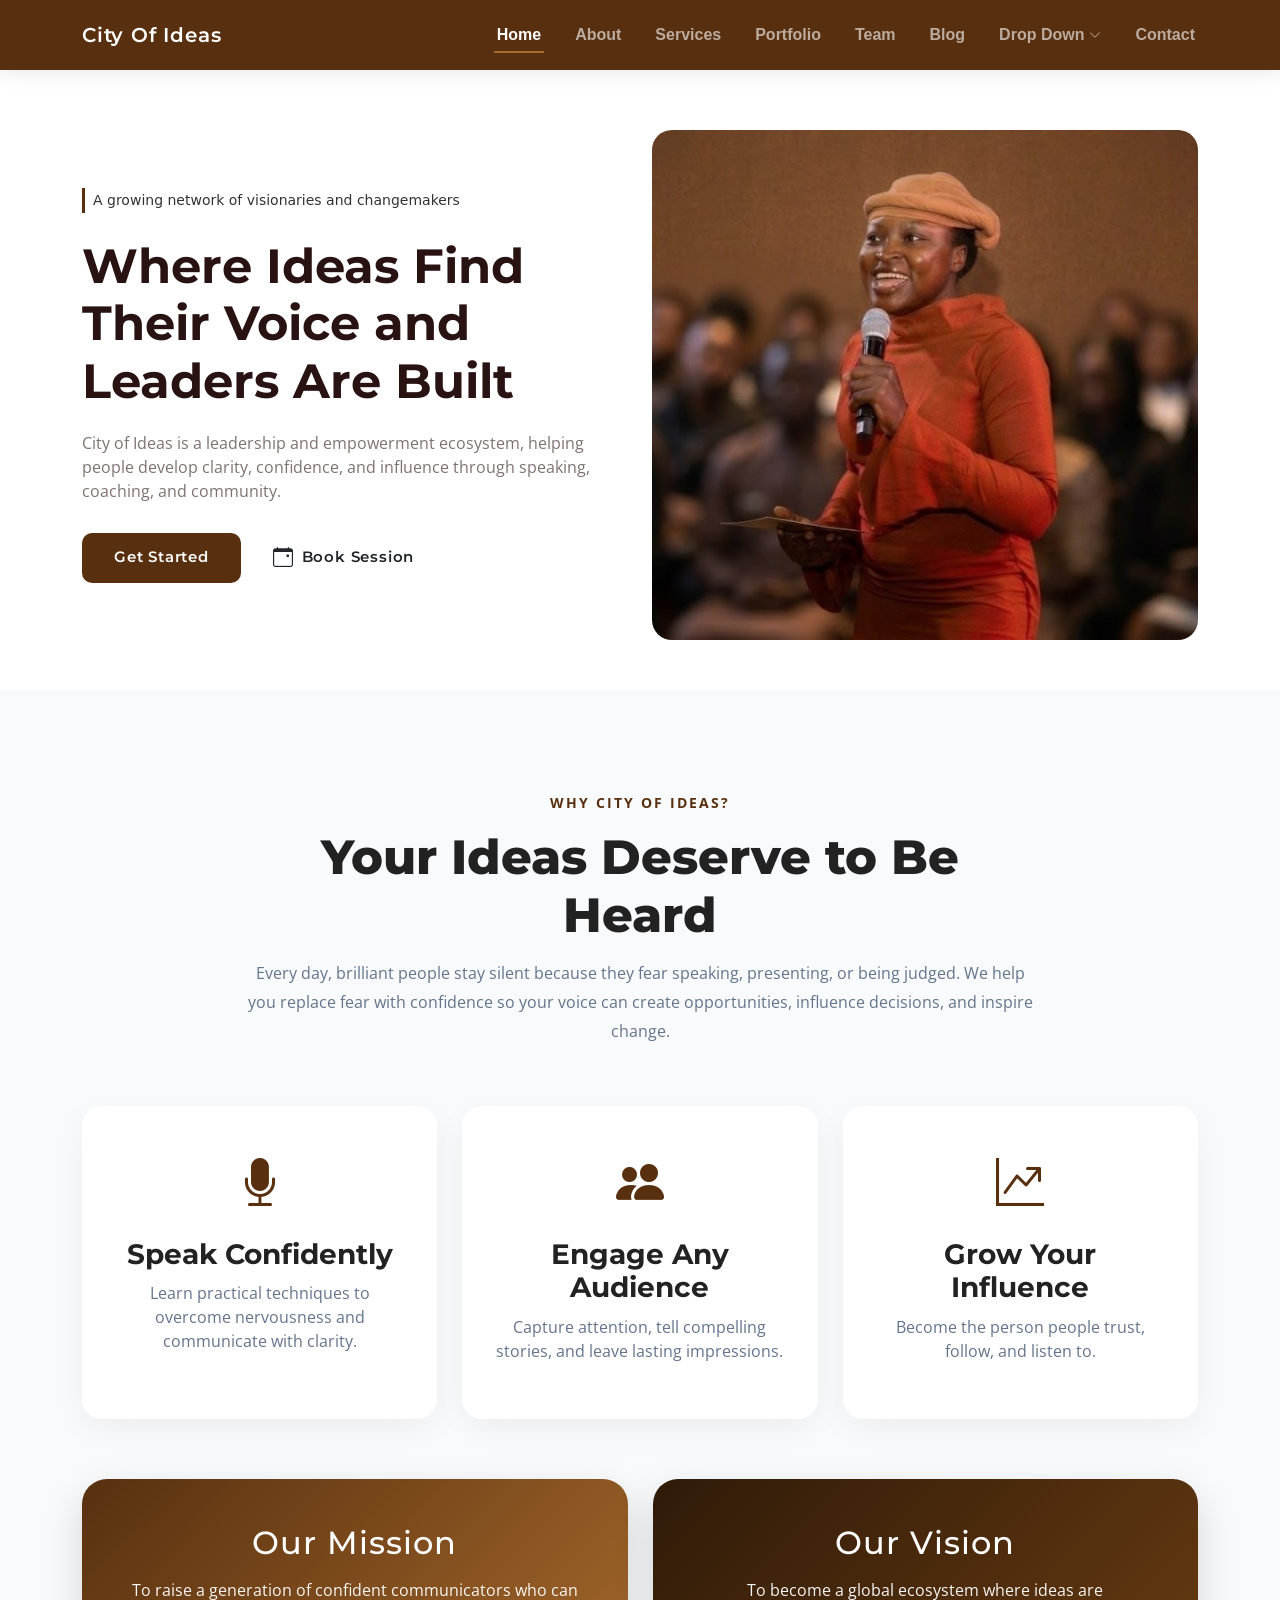
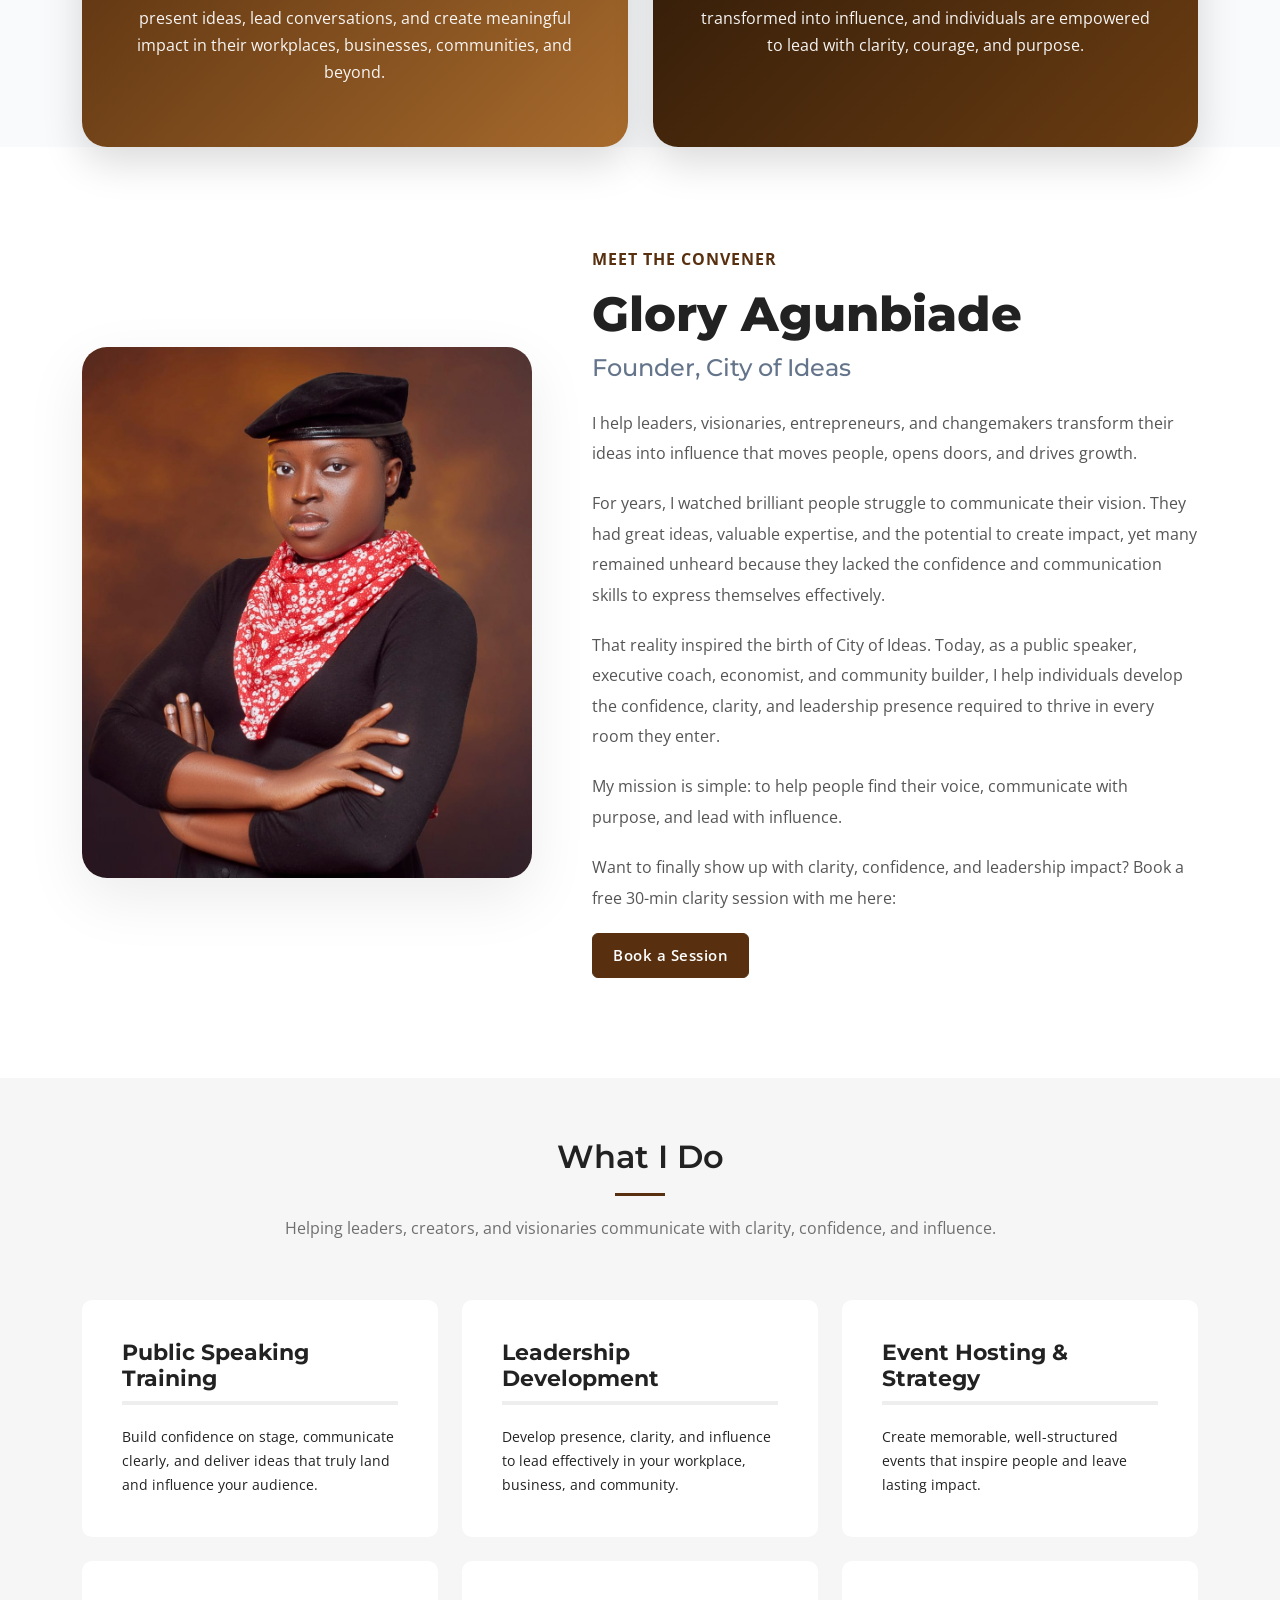
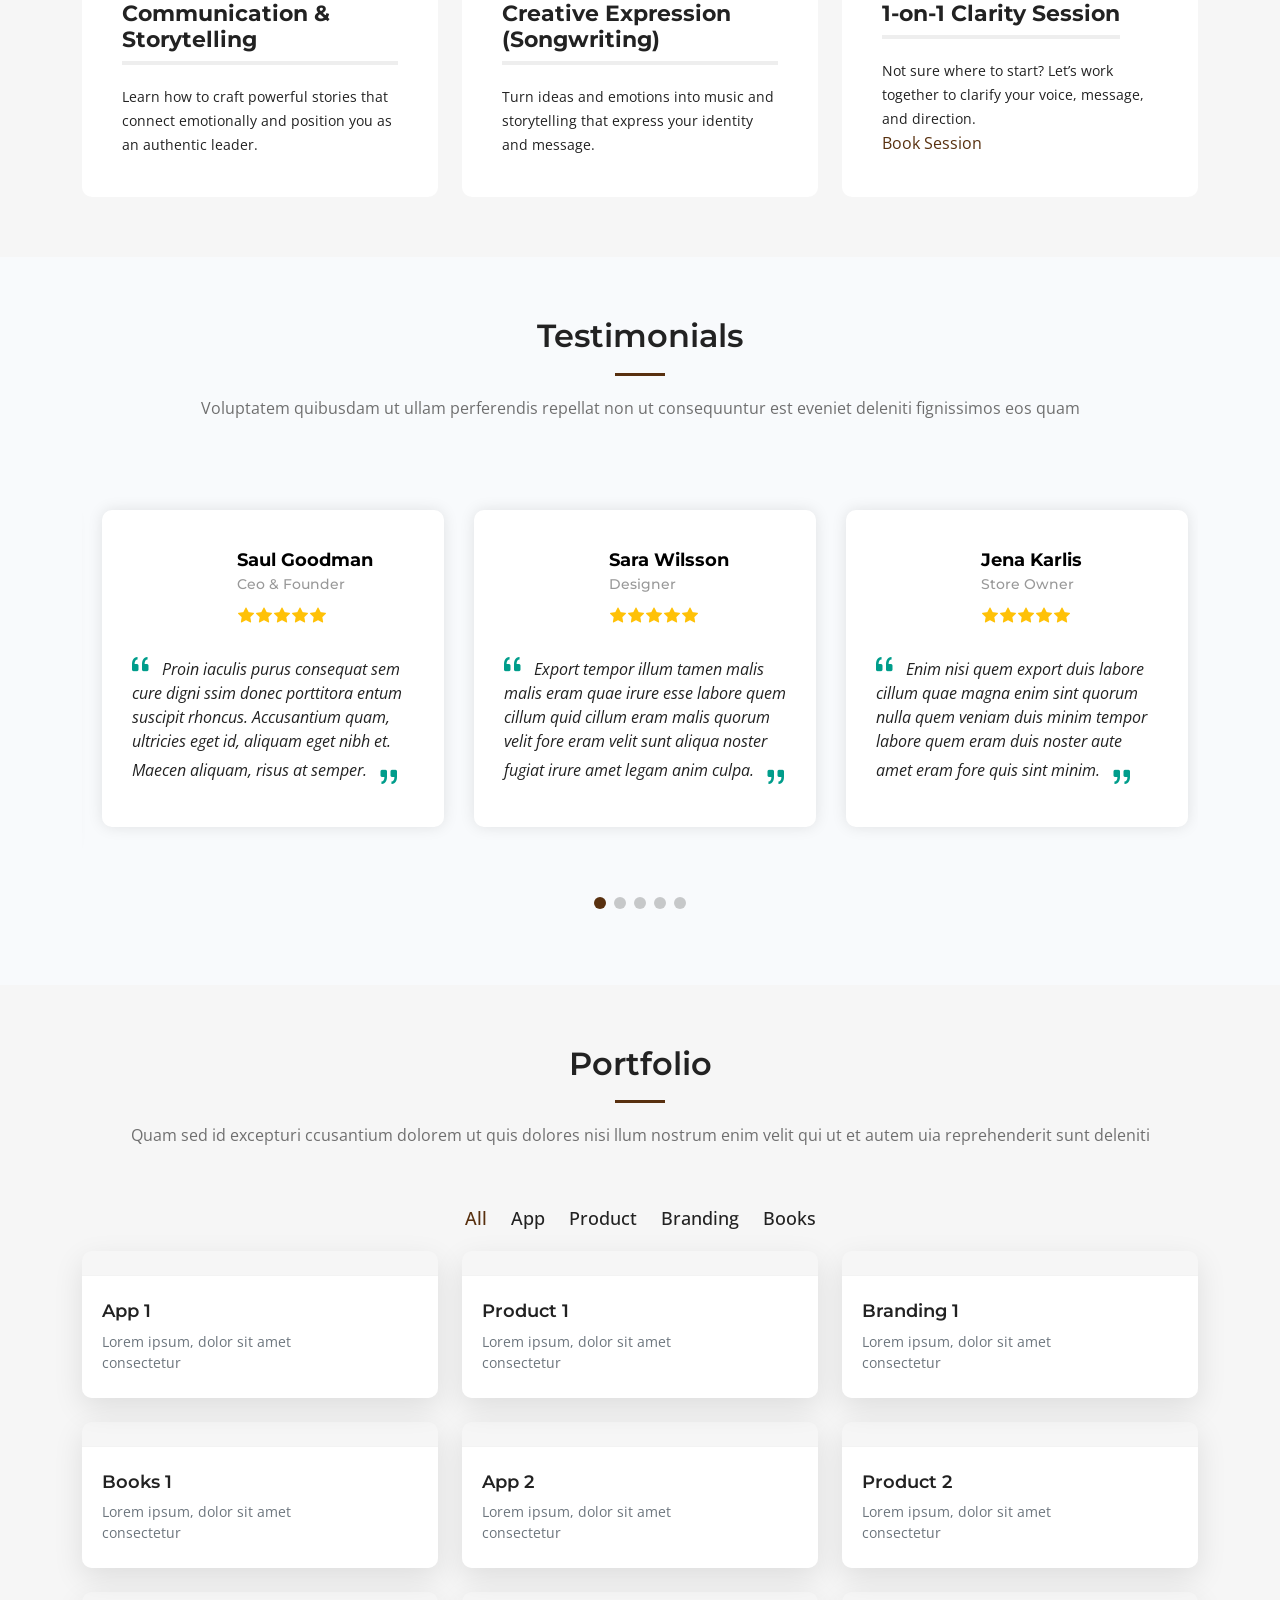
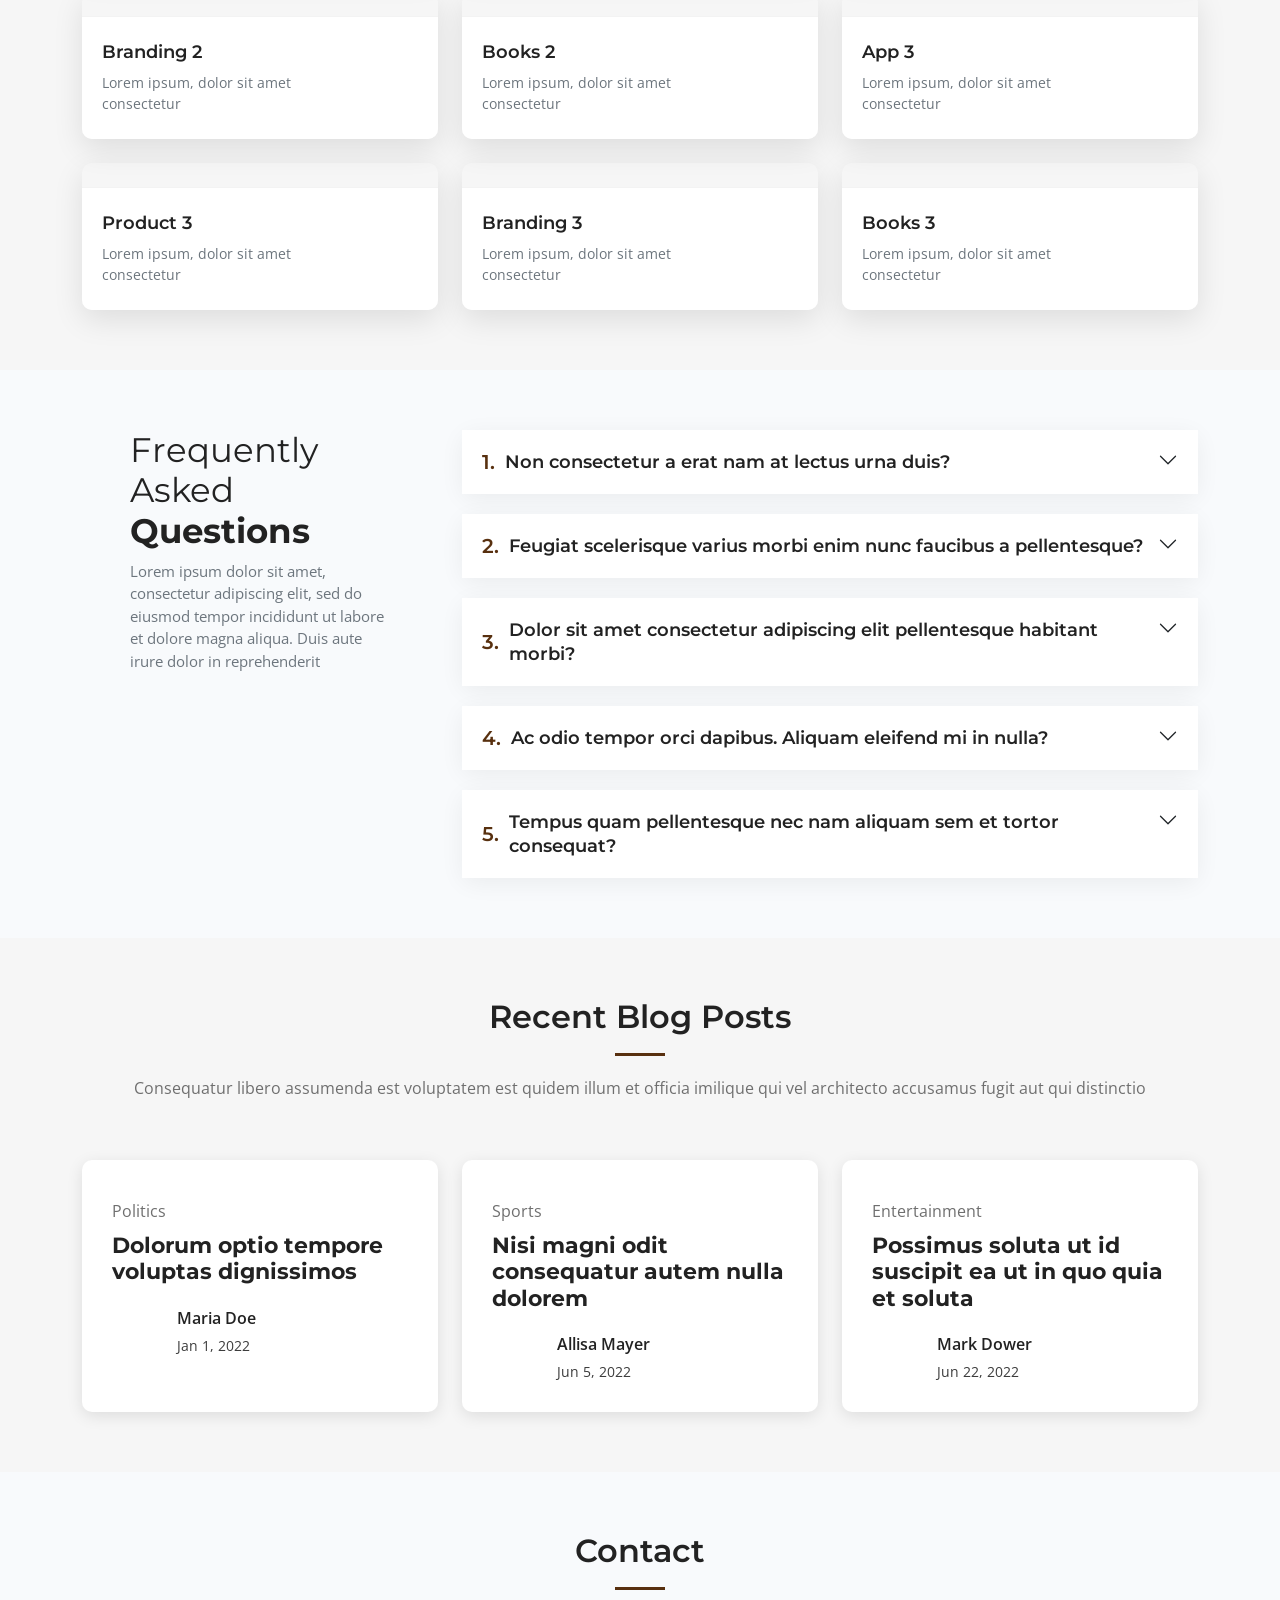
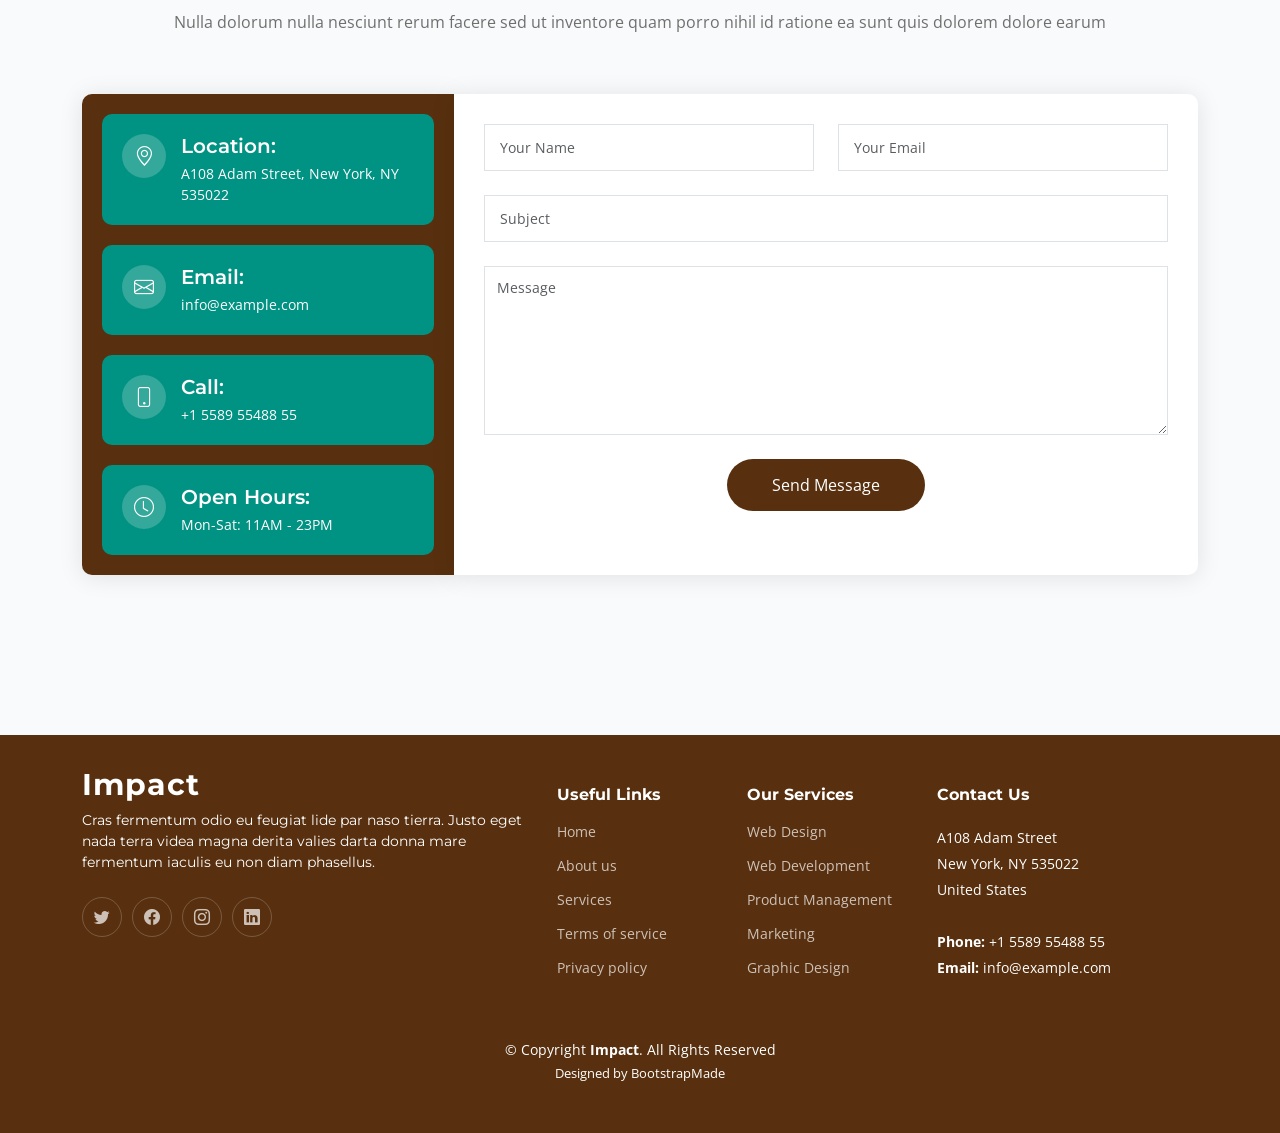
==== index.html @ 7af636ef "Add" ====
<!DOCTYPE html>
<html lang="en">

<head>
  <meta charset="utf-8">
  <meta content="width=device-width, initial-scale=1.0" name="viewport">

  <title>Impact Bootstrap Template - Index</title>
  <meta content="" name="description">
  <meta content="" name="keywords">

  <!-- Favicons -->
  <link href="assets/img/favicon.png" rel="icon">
  <link href="assets/img/apple-touch-icon.png" rel="apple-touch-icon">

  <!-- Google Fonts -->
  <link rel="preconnect" href="https://fonts.googleapis.com">
  <link rel="preconnect" href="https://fonts.gstatic.com" crossorigin>
  <link href="https://fonts.googleapis.com/css2?family=Open+Sans:ital,wght@0,300;0,400;0,500;0,600;0,700;1,300;1,400;1,600;1,700&family=Montserrat:ital,wght@0,300;0,400;0,500;0,600;0,700;1,300;1,400;1,500;1,600;1,700&family=Raleway:ital,wght@0,300;0,400;0,500;0,600;0,700;1,300;1,400;1,500;1,600;1,700&display=swap" rel="stylesheet">

  <!-- Vendor CSS Files -->
  <link href="assets/vendor/bootstrap/css/bootstrap.min.css" rel="stylesheet">
  <link href="assets/vendor/bootstrap-icons/bootstrap-icons.css" rel="stylesheet">
  <link href="assets/vendor/aos/aos.css" rel="stylesheet">
  <link href="assets/vendor/glightbox/css/glightbox.min.css" rel="stylesheet">
  <link href="assets/vendor/swiper/swiper-bundle.min.css" rel="stylesheet">

  <!-- Template Main CSS File -->
  <link href="assets/css/main.css" rel="stylesheet">

  <!-- =======================================================
  * Template Name: Impact
  * Updated: Sep 18 2023 with Bootstrap v5.3.2
  * Template URL: https://bootstrapmade.com/impact-bootstrap-business-website-template/
  * Author: BootstrapMade.com
  * License: https://bootstrapmade.com/license/
  ======================================================== -->
</head>

<body>

  <header id="header" class="header d-flex align-items-center">

    <div class="container-fluid container-xl d-flex align-items-center justify-content-between">
      <a href="index.html" class="logo d-flex align-items-center">
        <h1>City Of Ideas<span></span></h1>
      </a>
      <nav id="navbar" class="navbar">
        <ul>
          <li><a href="#hero">Home</a></li>
          <li><a href="#about">About</a></li>
          <li><a href="#services">Services</a></li>
          <li><a href="#portfolio">Portfolio</a></li>
          <li><a href="#team">Team</a></li>
          <li><a href="blog.html">Blog</a></li>
          <li class="dropdown"><a href="#"><span>Drop Down</span> <i class="bi bi-chevron-down dropdown-indicator"></i></a>
            <ul>
              <li><a href="#">Drop Down 1</a></li>
              <li class="dropdown"><a href="#"><span>Deep Drop Down</span> <i class="bi bi-chevron-down dropdown-indicator"></i></a>
                <ul>
                  <li><a href="#">Deep Drop Down 1</a></li>
                  <li><a href="#">Deep Drop Down 2</a></li>
                  <li><a href="#">Deep Drop Down 3</a></li>
                  <li><a href="#">Deep Drop Down 4</a></li>
                  <li><a href="#">Deep Drop Down 5</a></li>
                </ul>
              </li>
              <li><a href="#">Drop Down 2</a></li>
              <li><a href="#">Drop Down 3</a></li>
              <li><a href="#">Drop Down 4</a></li>
            </ul>
          </li>
          <li><a href="#contact">Contact</a></li>
        </ul>
      </nav><!-- .navbar -->

      <i class="mobile-nav-toggle mobile-nav-show bi bi-list"></i>
      <i class="mobile-nav-toggle mobile-nav-hide d-none bi bi-x"></i>

    </div>
  </header><!-- End Header -->
  <!-- End Header -->

  <!-- ======= Hero Section ======= -->
  <section id="hero" class="hero">
    <div class="container position-relative">
      <div class="row gy-5" data-aos="fade-in">
        <div class="col-lg-6 order-2 order-lg-1 d-flex flex-column justify-content-center text-center text-lg-start">
               <div class="tagline">A growing network of visionaries and changemakers</div>
          <h2><span>Where Ideas Find Their Voice and Leaders Are Built</span></h2>
          <p>City of Ideas is a leadership and empowerment ecosystem, helping people develop clarity, confidence, and influence through speaking, coaching, and community.</p>
<div class="d-flex justify-content-center justify-content-lg-start">
  <a href="#about" class="btn btn-primary">Get Started</a>

  <a href="mailto:gloryoluwatosin206@gmail.com" class="btn btn-outline">
    <i class="bi bi-calendar-event"></i>
  Book Session
  </a>
</div>
        </div>
        <div class="col-lg-6 order-2 order-lg-2">
          <img src="assets/img/f.jpg" class="img-fluid" alt="" data-aos="zoom-out" data-aos-delay="100" style="border-radius: 20px;">
        </div>
      </div>
    </div>

        </div>
      </div>
    </div>

    </div>
  </section>
  <!-- End Hero Section -->

  <main id="main">


    <section id="about" class="about-section">
    <div class="container">

        <div class="section-title">
            <span>WHY CITY OF IDEAS?</span>
            <h2>Your Ideas Deserve to Be Heard</h2>
            <p>
                Every day, brilliant people stay silent because they fear speaking,
                presenting, or being judged. We help you replace fear with confidence
                so your voice can create opportunities, influence decisions, and inspire change.
            </p>
        </div>

        <div class="about-grid">

            <div class="about-card">
                <i class="bi bi-mic-fill"></i>
                <h3>Speak Confidently</h3>
                <p>
                    Learn practical techniques to overcome nervousness and communicate with clarity.
                </p>
            </div>

            <div class="about-card">
                <i class="bi bi-people-fill"></i>
                <h3>Engage Any Audience</h3>
                <p>
                    Capture attention, tell compelling stories, and leave lasting impressions.
                </p>
            </div>

            <div class="about-card">
                <i class="bi bi-graph-up-arrow"></i>
                <h3>Grow Your Influence</h3>
                <p>
                    Become the person people trust, follow, and listen to.
                </p>
            </div>

        </div>
<div class="mission-vision">
  
  <div class="info-box mission-box">
    <h3>Our Mission</h3>
    <p>
      To raise a generation of confident communicators who can present ideas,
      lead conversations, and create meaningful impact in their workplaces,
      businesses, communities, and beyond.
    </p>
  </div>

  <div class="info-box vision-box">
    <h3>Our Vision</h3>
    <p>
      To become a global ecosystem where ideas are transformed into influence,
      and individuals are empowered to lead with clarity, courage, and purpose.
    </p>
  </div>

</div>

    </div>
 <section id="founder" class="founder-section">
    <div class="container">

        <div class="founder-wrapper">

            <div class="founder-image">
                <img src="assets/img/about.jpeg" alt="Founder of City of Ideas">
            </div>

            <div class="founder-content">

                <span class="founder-tag">Meet the Convener</span>
                <h2>Glory Agunbiade</h2>

                <h4>Founder, City of Ideas</h4>

                <p>
                    I help leaders, visionaries, entrepreneurs, and changemakers transform their ideas into influence that moves people, opens doors, and drives growth.
                </p>

                <p>
                   For years, I watched brilliant people struggle to communicate their vision. They had great ideas, valuable expertise, and the potential to create impact, yet many remained unheard because they lacked the confidence and communication skills to express themselves effectively.
                </p>
                <p>
That reality inspired the birth of City of Ideas.

Today, as a public speaker, executive coach, economist, and community builder, I help individuals develop the confidence, clarity, and leadership presence required to thrive in every room they enter.
                </p>
                <p>


My mission is simple: to help people find their voice, communicate with purpose, and lead with influence.</p>
<p>Want to finally show up with clarity, confidence, and leadership impact?

Book a free 30-min clarity session with me here:  </p>

      <div style="margin-top:0rem;display:flex;gap:1rem;flex-wrap:wrap">
        <a href="mailto:gloryoluwatosin206@gmail.com" class="btn btn-contact">Book a Session</a>
      </div>
                <!-- <div class="founder-stats">
                    <div>
                        <h3>500+</h3>
                        <span>People Trained</span>
                    </div>

                    <div>
                        <h3>50+</h3>
                        <span>Workshops</span>
                    </div>

                    <div>
                        <h3>5+</h3>
                        <span>Years Experience</span>
                    </div>
                </div>

            </div>

        </div> -->

    </div>
</section>

<section id="services" class="services sections-bg">
  <div class="container">

    <div class="section-header">
      <h2>What I Do</h2>
      <p>Helping leaders, creators, and visionaries communicate with clarity, confidence, and influence.</p>
    </div>

    <div class="row gy-4">

      <div class="col-lg-4 col-md-6">
        <div class="service-item">
          <h3>Public Speaking Training</h3>
          <p>Build confidence on stage, communicate clearly, and deliver ideas that truly land and influence your audience.</p>
        </div>
      </div>

      <div class="col-lg-4 col-md-6">
        <div class="service-item">
          <h3>Leadership Development</h3>
          <p>Develop presence, clarity, and influence to lead effectively in your workplace, business, and community.</p>
        </div>
      </div>

      <div class="col-lg-4 col-md-6">
        <div class="service-item">
          <h3>Event Hosting & Strategy</h3>
          <p>Create memorable, well-structured events that inspire people and leave lasting impact.</p>
        </div>
      </div>

      <div class="col-lg-4 col-md-6">
        <div class="service-item">
          <h3>Communication & Storytelling</h3>
          <p>Learn how to craft powerful stories that connect emotionally and position you as an authentic leader.</p>
        </div>
      </div>

      <div class="col-lg-4 col-md-6">
        <div class="service-item">
          <h3>Creative Expression (Songwriting)</h3>
          <p>Turn ideas and emotions into music and storytelling that express your identity and message.</p>
        </div>
      </div>

      <div class="col-lg-4 col-md-6">
        <div class="service-item highlight">
          <h3>1-on-1 Clarity Session</h3>
          <p>Not sure where to start? Let’s work together to clarify your voice, message, and direction.</p>
          <a href="#contact" class="btn-service">Book Session</a>
        </div>
      </div>

    </div>

  </div>
</section>
<!-- End Our Services Section -->

    <!-- ======= Testimonials Section ======= -->
    <section id="testimonials" class="testimonials">
      <div class="container" data-aos="fade-up">

        <div class="section-header">
          <h2>Testimonials</h2>
          <p>Voluptatem quibusdam ut ullam perferendis repellat non ut consequuntur est eveniet deleniti fignissimos eos quam</p>
        </div>

        <div class="slides-3 swiper" data-aos="fade-up" data-aos-delay="100">
          <div class="swiper-wrapper">

            <div class="swiper-slide">
              <div class="testimonial-wrap">
                <div class="testimonial-item">
                  <div class="d-flex align-items-center">
                    <img src="assets/img/testimonials/testimonials-1.jpg" class="testimonial-img flex-shrink-0" alt="">
                    <div>
                      <h3>Saul Goodman</h3>
                      <h4>Ceo &amp; Founder</h4>
                      <div class="stars">
                        <i class="bi bi-star-fill"></i><i class="bi bi-star-fill"></i><i class="bi bi-star-fill"></i><i class="bi bi-star-fill"></i><i class="bi bi-star-fill"></i>
                      </div>
                    </div>
                  </div>
                  <p>
                    <i class="bi bi-quote quote-icon-left"></i>
                    Proin iaculis purus consequat sem cure digni ssim donec porttitora entum suscipit rhoncus. Accusantium quam, ultricies eget id, aliquam eget nibh et. Maecen aliquam, risus at semper.
                    <i class="bi bi-quote quote-icon-right"></i>
                  </p>
                </div>
              </div>
            </div><!-- End testimonial item -->

            <div class="swiper-slide">
              <div class="testimonial-wrap">
                <div class="testimonial-item">
                  <div class="d-flex align-items-center">
                    <img src="assets/img/testimonials/testimonials-2.jpg" class="testimonial-img flex-shrink-0" alt="">
                    <div>
                      <h3>Sara Wilsson</h3>
                      <h4>Designer</h4>
                      <div class="stars">
                        <i class="bi bi-star-fill"></i><i class="bi bi-star-fill"></i><i class="bi bi-star-fill"></i><i class="bi bi-star-fill"></i><i class="bi bi-star-fill"></i>
                      </div>
                    </div>
                  </div>
                  <p>
                    <i class="bi bi-quote quote-icon-left"></i>
                    Export tempor illum tamen malis malis eram quae irure esse labore quem cillum quid cillum eram malis quorum velit fore eram velit sunt aliqua noster fugiat irure amet legam anim culpa.
                    <i class="bi bi-quote quote-icon-right"></i>
                  </p>
                </div>
              </div>
            </div><!-- End testimonial item -->

            <div class="swiper-slide">
              <div class="testimonial-wrap">
                <div class="testimonial-item">
                  <div class="d-flex align-items-center">
                    <img src="assets/img/testimonials/testimonials-3.jpg" class="testimonial-img flex-shrink-0" alt="">
                    <div>
                      <h3>Jena Karlis</h3>
                      <h4>Store Owner</h4>
                      <div class="stars">
                        <i class="bi bi-star-fill"></i><i class="bi bi-star-fill"></i><i class="bi bi-star-fill"></i><i class="bi bi-star-fill"></i><i class="bi bi-star-fill"></i>
                      </div>
                    </div>
                  </div>
                  <p>
                    <i class="bi bi-quote quote-icon-left"></i>
                    Enim nisi quem export duis labore cillum quae magna enim sint quorum nulla quem veniam duis minim tempor labore quem eram duis noster aute amet eram fore quis sint minim.
                    <i class="bi bi-quote quote-icon-right"></i>
                  </p>
                </div>
              </div>
            </div><!-- End testimonial item -->

            <div class="swiper-slide">
              <div class="testimonial-wrap">
                <div class="testimonial-item">
                  <div class="d-flex align-items-center">
                    <img src="assets/img/testimonials/testimonials-4.jpg" class="testimonial-img flex-shrink-0" alt="">
                    <div>
                      <h3>Matt Brandon</h3>
                      <h4>Freelancer</h4>
                      <div class="stars">
                        <i class="bi bi-star-fill"></i><i class="bi bi-star-fill"></i><i class="bi bi-star-fill"></i><i class="bi bi-star-fill"></i><i class="bi bi-star-fill"></i>
                      </div>
                    </div>
                  </div>
                  <p>
                    <i class="bi bi-quote quote-icon-left"></i>
                    Fugiat enim eram quae cillum dolore dolor amet nulla culpa multos export minim fugiat minim velit minim dolor enim duis veniam ipsum anim magna sunt elit fore quem dolore.
                    <i class="bi bi-quote quote-icon-right"></i>
                  </p>
                </div>
              </div>
            </div><!-- End testimonial item -->

            <div class="swiper-slide">
              <div class="testimonial-wrap">
                <div class="testimonial-item">
                  <div class="d-flex align-items-center">
                    <img src="assets/img/testimonials/testimonials-5.jpg" class="testimonial-img flex-shrink-0" alt="">
                    <div>
                      <h3>John Larson</h3>
                      <h4>Entrepreneur</h4>
                      <div class="stars">
                        <i class="bi bi-star-fill"></i><i class="bi bi-star-fill"></i><i class="bi bi-star-fill"></i><i class="bi bi-star-fill"></i><i class="bi bi-star-fill"></i>
                      </div>
                    </div>
                  </div>
                  <p>
                    <i class="bi bi-quote quote-icon-left"></i>
                    Quis quorum aliqua sint quem legam fore sunt eram irure aliqua veniam tempor noster veniam enim culpa labore duis sunt culpa nulla illum cillum fugiat legam esse veniam culpa fore.
                    <i class="bi bi-quote quote-icon-right"></i>
                  </p>
                </div>
              </div>
            </div><!-- End testimonial item -->

          </div>
          <div class="swiper-pagination"></div>
        </div>

      </div>
    </section><!-- End Testimonials Section -->

    <!-- ======= Portfolio Section ======= -->
    <section id="portfolio" class="portfolio sections-bg">
      <div class="container" data-aos="fade-up">

        <div class="section-header">
          <h2>Portfolio</h2>
          <p>Quam sed id excepturi ccusantium dolorem ut quis dolores nisi llum nostrum enim velit qui ut et autem uia reprehenderit sunt deleniti</p>
        </div>

        <div class="portfolio-isotope" data-portfolio-filter="*" data-portfolio-layout="masonry" data-portfolio-sort="original-order" data-aos="fade-up" data-aos-delay="100">

          <div>
            <ul class="portfolio-flters">
              <li data-filter="*" class="filter-active">All</li>
              <li data-filter=".filter-app">App</li>
              <li data-filter=".filter-product">Product</li>
              <li data-filter=".filter-branding">Branding</li>
              <li data-filter=".filter-books">Books</li>
            </ul><!-- End Portfolio Filters -->
          </div>

          <div class="row gy-4 portfolio-container">

            <div class="col-xl-4 col-md-6 portfolio-item filter-app">
              <div class="portfolio-wrap">
                <a href="assets/img/portfolio/app-1.jpg" data-gallery="portfolio-gallery-app" class="glightbox"><img src="assets/img/portfolio/app-1.jpg" class="img-fluid" alt=""></a>
                <div class="portfolio-info">
                  <h4><a href="portfolio-details.html" title="More Details">App 1</a></h4>
                  <p>Lorem ipsum, dolor sit amet consectetur</p>
                </div>
              </div>
            </div><!-- End Portfolio Item -->

            <div class="col-xl-4 col-md-6 portfolio-item filter-product">
              <div class="portfolio-wrap">
                <a href="assets/img/portfolio/product-1.jpg" data-gallery="portfolio-gallery-app" class="glightbox"><img src="assets/img/portfolio/product-1.jpg" class="img-fluid" alt=""></a>
                <div class="portfolio-info">
                  <h4><a href="portfolio-details.html" title="More Details">Product 1</a></h4>
                  <p>Lorem ipsum, dolor sit amet consectetur</p>
                </div>
              </div>
            </div><!-- End Portfolio Item -->

            <div class="col-xl-4 col-md-6 portfolio-item filter-branding">
              <div class="portfolio-wrap">
                <a href="assets/img/portfolio/branding-1.jpg" data-gallery="portfolio-gallery-app" class="glightbox"><img src="assets/img/portfolio/branding-1.jpg" class="img-fluid" alt=""></a>
                <div class="portfolio-info">
                  <h4><a href="portfolio-details.html" title="More Details">Branding 1</a></h4>
                  <p>Lorem ipsum, dolor sit amet consectetur</p>
                </div>
              </div>
            </div><!-- End Portfolio Item -->

            <div class="col-xl-4 col-md-6 portfolio-item filter-books">
              <div class="portfolio-wrap">
                <a href="assets/img/portfolio/books-1.jpg" data-gallery="portfolio-gallery-app" class="glightbox"><img src="assets/img/portfolio/books-1.jpg" class="img-fluid" alt=""></a>
                <div class="portfolio-info">
                  <h4><a href="portfolio-details.html" title="More Details">Books 1</a></h4>
                  <p>Lorem ipsum, dolor sit amet consectetur</p>
                </div>
              </div>
            </div><!-- End Portfolio Item -->

            <div class="col-xl-4 col-md-6 portfolio-item filter-app">
              <div class="portfolio-wrap">
                <a href="assets/img/portfolio/app-2.jpg" data-gallery="portfolio-gallery-app" class="glightbox"><img src="assets/img/portfolio/app-2.jpg" class="img-fluid" alt=""></a>
                <div class="portfolio-info">
                  <h4><a href="portfolio-details.html" title="More Details">App 2</a></h4>
                  <p>Lorem ipsum, dolor sit amet consectetur</p>
                </div>
              </div>
            </div><!-- End Portfolio Item -->

            <div class="col-xl-4 col-md-6 portfolio-item filter-product">
              <div class="portfolio-wrap">
                <a href="assets/img/portfolio/product-2.jpg" data-gallery="portfolio-gallery-app" class="glightbox"><img src="assets/img/portfolio/product-2.jpg" class="img-fluid" alt=""></a>
                <div class="portfolio-info">
                  <h4><a href="portfolio-details.html" title="More Details">Product 2</a></h4>
                  <p>Lorem ipsum, dolor sit amet consectetur</p>
                </div>
              </div>
            </div><!-- End Portfolio Item -->

            <div class="col-xl-4 col-md-6 portfolio-item filter-branding">
              <div class="portfolio-wrap">
                <a href="assets/img/portfolio/branding-2.jpg" data-gallery="portfolio-gallery-app" class="glightbox"><img src="assets/img/portfolio/branding-2.jpg" class="img-fluid" alt=""></a>
                <div class="portfolio-info">
                  <h4><a href="portfolio-details.html" title="More Details">Branding 2</a></h4>
                  <p>Lorem ipsum, dolor sit amet consectetur</p>
                </div>
              </div>
            </div><!-- End Portfolio Item -->

            <div class="col-xl-4 col-md-6 portfolio-item filter-books">
              <div class="portfolio-wrap">
                <a href="assets/img/portfolio/books-2.jpg" data-gallery="portfolio-gallery-app" class="glightbox"><img src="assets/img/portfolio/books-2.jpg" class="img-fluid" alt=""></a>
                <div class="portfolio-info">
                  <h4><a href="portfolio-details.html" title="More Details">Books 2</a></h4>
                  <p>Lorem ipsum, dolor sit amet consectetur</p>
                </div>
              </div>
            </div><!-- End Portfolio Item -->

            <div class="col-xl-4 col-md-6 portfolio-item filter-app">
              <div class="portfolio-wrap">
                <a href="assets/img/portfolio/app-3.jpg" data-gallery="portfolio-gallery-app" class="glightbox"><img src="assets/img/portfolio/app-3.jpg" class="img-fluid" alt=""></a>
                <div class="portfolio-info">
                  <h4><a href="portfolio-details.html" title="More Details">App 3</a></h4>
                  <p>Lorem ipsum, dolor sit amet consectetur</p>
                </div>
              </div>
            </div><!-- End Portfolio Item -->

            <div class="col-xl-4 col-md-6 portfolio-item filter-product">
              <div class="portfolio-wrap">
                <a href="assets/img/portfolio/product-3.jpg" data-gallery="portfolio-gallery-app" class="glightbox"><img src="assets/img/portfolio/product-3.jpg" class="img-fluid" alt=""></a>
                <div class="portfolio-info">
                  <h4><a href="portfolio-details.html" title="More Details">Product 3</a></h4>
                  <p>Lorem ipsum, dolor sit amet consectetur</p>
                </div>
              </div>
            </div><!-- End Portfolio Item -->

            <div class="col-xl-4 col-md-6 portfolio-item filter-branding">
              <div class="portfolio-wrap">
                <a href="assets/img/portfolio/branding-3.jpg" data-gallery="portfolio-gallery-app" class="glightbox"><img src="assets/img/portfolio/branding-3.jpg" class="img-fluid" alt=""></a>
                <div class="portfolio-info">
                  <h4><a href="portfolio-details.html" title="More Details">Branding 3</a></h4>
                  <p>Lorem ipsum, dolor sit amet consectetur</p>
                </div>
              </div>
            </div><!-- End Portfolio Item -->

            <div class="col-xl-4 col-md-6 portfolio-item filter-books">
              <div class="portfolio-wrap">
                <a href="assets/img/portfolio/books-3.jpg" data-gallery="portfolio-gallery-app" class="glightbox"><img src="assets/img/portfolio/books-3.jpg" class="img-fluid" alt=""></a>
                <div class="portfolio-info">
                  <h4><a href="portfolio-details.html" title="More Details">Books 3</a></h4>
                  <p>Lorem ipsum, dolor sit amet consectetur</p>
                </div>
              </div>
            </div><!-- End Portfolio Item -->

          </div><!-- End Portfolio Container -->

        </div>

      </div>
    </section><!-- End Portfolio Section -->


    <!-- ======= Frequently Asked Questions Section ======= -->
    <section id="faq" class="faq">
      <div class="container" data-aos="fade-up">

        <div class="row gy-4">

          <div class="col-lg-4">
            <div class="content px-xl-5">
              <h3>Frequently Asked <strong>Questions</strong></h3>
              <p>
                Lorem ipsum dolor sit amet, consectetur adipiscing elit, sed do eiusmod tempor incididunt ut labore et dolore magna aliqua. Duis aute irure dolor in reprehenderit
              </p>
            </div>
          </div>

          <div class="col-lg-8">

            <div class="accordion accordion-flush" id="faqlist" data-aos="fade-up" data-aos-delay="100">

              <div class="accordion-item">
                <h3 class="accordion-header">
                  <button class="accordion-button collapsed" type="button" data-bs-toggle="collapse" data-bs-target="#faq-content-1">
                    <span class="num">1.</span>
                    Non consectetur a erat nam at lectus urna duis?
                  </button>
                </h3>
                <div id="faq-content-1" class="accordion-collapse collapse" data-bs-parent="#faqlist">
                  <div class="accordion-body">
                    Feugiat pretium nibh ipsum consequat. Tempus iaculis urna id volutpat lacus laoreet non curabitur gravida. Venenatis lectus magna fringilla urna porttitor rhoncus dolor purus non.
                  </div>
                </div>
              </div><!-- # Faq item-->

              <div class="accordion-item">
                <h3 class="accordion-header">
                  <button class="accordion-button collapsed" type="button" data-bs-toggle="collapse" data-bs-target="#faq-content-2">
                    <span class="num">2.</span>
                    Feugiat scelerisque varius morbi enim nunc faucibus a pellentesque?
                  </button>
                </h3>
                <div id="faq-content-2" class="accordion-collapse collapse" data-bs-parent="#faqlist">
                  <div class="accordion-body">
                    Dolor sit amet consectetur adipiscing elit pellentesque habitant morbi. Id interdum velit laoreet id donec ultrices. Fringilla phasellus faucibus scelerisque eleifend donec pretium. Est pellentesque elit ullamcorper dignissim. Mauris ultrices eros in cursus turpis massa tincidunt dui.
                  </div>
                </div>
              </div><!-- # Faq item-->

              <div class="accordion-item">
                <h3 class="accordion-header">
                  <button class="accordion-button collapsed" type="button" data-bs-toggle="collapse" data-bs-target="#faq-content-3">
                    <span class="num">3.</span>
                    Dolor sit amet consectetur adipiscing elit pellentesque habitant morbi?
                  </button>
                </h3>
                <div id="faq-content-3" class="accordion-collapse collapse" data-bs-parent="#faqlist">
                  <div class="accordion-body">
                    Eleifend mi in nulla posuere sollicitudin aliquam ultrices sagittis orci. Faucibus pulvinar elementum integer enim. Sem nulla pharetra diam sit amet nisl suscipit. Rutrum tellus pellentesque eu tincidunt. Lectus urna duis convallis convallis tellus. Urna molestie at elementum eu facilisis sed odio morbi quis
                  </div>
                </div>
              </div><!-- # Faq item-->

              <div class="accordion-item">
                <h3 class="accordion-header">
                  <button class="accordion-button collapsed" type="button" data-bs-toggle="collapse" data-bs-target="#faq-content-4">
                    <span class="num">4.</span>
                    Ac odio tempor orci dapibus. Aliquam eleifend mi in nulla?
                  </button>
                </h3>
                <div id="faq-content-4" class="accordion-collapse collapse" data-bs-parent="#faqlist">
                  <div class="accordion-body">
                    Dolor sit amet consectetur adipiscing elit pellentesque habitant morbi. Id interdum velit laoreet id donec ultrices. Fringilla phasellus faucibus scelerisque eleifend donec pretium. Est pellentesque elit ullamcorper dignissim. Mauris ultrices eros in cursus turpis massa tincidunt dui.
                  </div>
                </div>
              </div><!-- # Faq item-->

              <div class="accordion-item">
                <h3 class="accordion-header">
                  <button class="accordion-button collapsed" type="button" data-bs-toggle="collapse" data-bs-target="#faq-content-5">
                    <span class="num">5.</span>
                    Tempus quam pellentesque nec nam aliquam sem et tortor consequat?
                  </button>
                </h3>
                <div id="faq-content-5" class="accordion-collapse collapse" data-bs-parent="#faqlist">
                  <div class="accordion-body">
                    Molestie a iaculis at erat pellentesque adipiscing commodo. Dignissim suspendisse in est ante in. Nunc vel risus commodo viverra maecenas accumsan. Sit amet nisl suscipit adipiscing bibendum est. Purus gravida quis blandit turpis cursus in
                  </div>
                </div>
              </div><!-- # Faq item-->

            </div>

          </div>
        </div>

      </div>
    </section><!-- End Frequently Asked Questions Section -->

    <!-- ======= Recent Blog Posts Section ======= -->
    <section id="recent-posts" class="recent-posts sections-bg">
      <div class="container" data-aos="fade-up">

        <div class="section-header">
          <h2>Recent Blog Posts</h2>
          <p>Consequatur libero assumenda est voluptatem est quidem illum et officia imilique qui vel architecto accusamus fugit aut qui distinctio</p>
        </div>

        <div class="row gy-4">

          <div class="col-xl-4 col-md-6">
            <article>

              <div class="post-img">
                <img src="assets/img/blog/blog-1.jpg" alt="" class="img-fluid">
              </div>

              <p class="post-category">Politics</p>

              <h2 class="title">
                <a href="blog-details.html">Dolorum optio tempore voluptas dignissimos</a>
              </h2>

              <div class="d-flex align-items-center">
                <img src="assets/img/blog/blog-author.jpg" alt="" class="img-fluid post-author-img flex-shrink-0">
                <div class="post-meta">
                  <p class="post-author">Maria Doe</p>
                  <p class="post-date">
                    <time datetime="2022-01-01">Jan 1, 2022</time>
                  </p>
                </div>
              </div>

            </article>
          </div><!-- End post list item -->

          <div class="col-xl-4 col-md-6">
            <article>

              <div class="post-img">
                <img src="assets/img/blog/blog-2.jpg" alt="" class="img-fluid">
              </div>

              <p class="post-category">Sports</p>

              <h2 class="title">
                <a href="blog-details.html">Nisi magni odit consequatur autem nulla dolorem</a>
              </h2>

              <div class="d-flex align-items-center">
                <img src="assets/img/blog/blog-author-2.jpg" alt="" class="img-fluid post-author-img flex-shrink-0">
                <div class="post-meta">
                  <p class="post-author">Allisa Mayer</p>
                  <p class="post-date">
                    <time datetime="2022-01-01">Jun 5, 2022</time>
                  </p>
                </div>
              </div>

            </article>
          </div><!-- End post list item -->

          <div class="col-xl-4 col-md-6">
            <article>

              <div class="post-img">
                <img src="assets/img/blog/blog-3.jpg" alt="" class="img-fluid">
              </div>

              <p class="post-category">Entertainment</p>

              <h2 class="title">
                <a href="blog-details.html">Possimus soluta ut id suscipit ea ut in quo quia et soluta</a>
              </h2>

              <div class="d-flex align-items-center">
                <img src="assets/img/blog/blog-author-3.jpg" alt="" class="img-fluid post-author-img flex-shrink-0">
                <div class="post-meta">
                  <p class="post-author">Mark Dower</p>
                  <p class="post-date">
                    <time datetime="2022-01-01">Jun 22, 2022</time>
                  </p>
                </div>
              </div>

            </article>
          </div><!-- End post list item -->

        </div><!-- End recent posts list -->

      </div>
    </section><!-- End Recent Blog Posts Section -->

    <!-- ======= Contact Section ======= -->
    <section id="contact" class="contact">
      <div class="container" data-aos="fade-up">

        <div class="section-header">
          <h2>Contact</h2>
          <p>Nulla dolorum nulla nesciunt rerum facere sed ut inventore quam porro nihil id ratione ea sunt quis dolorem dolore earum</p>
        </div>

        <div class="row gx-lg-0 gy-4">

          <div class="col-lg-4">

            <div class="info-container d-flex flex-column align-items-center justify-content-center">
              <div class="info-item d-flex">
                <i class="bi bi-geo-alt flex-shrink-0"></i>
                <div>
                  <h4>Location:</h4>
                  <p>A108 Adam Street, New York, NY 535022</p>
                </div>
              </div><!-- End Info Item -->

              <div class="info-item d-flex">
                <i class="bi bi-envelope flex-shrink-0"></i>
                <div>
                  <h4>Email:</h4>
                  <p>info@example.com</p>
                </div>
              </div><!-- End Info Item -->

              <div class="info-item d-flex">
                <i class="bi bi-phone flex-shrink-0"></i>
                <div>
                  <h4>Call:</h4>
                  <p>+1 5589 55488 55</p>
                </div>
              </div><!-- End Info Item -->

              <div class="info-item d-flex">
                <i class="bi bi-clock flex-shrink-0"></i>
                <div>
                  <h4>Open Hours:</h4>
                  <p>Mon-Sat: 11AM - 23PM</p>
                </div>
              </div><!-- End Info Item -->
            </div>

          </div>

          <div class="col-lg-8">
            <form action="forms/contact.php" method="post" role="form" class="php-email-form">
              <div class="row">
                <div class="col-md-6 form-group">
                  <input type="text" name="name" class="form-control" id="name" placeholder="Your Name" required>
                </div>
                <div class="col-md-6 form-group mt-3 mt-md-0">
                  <input type="email" class="form-control" name="email" id="email" placeholder="Your Email" required>
                </div>
              </div>
              <div class="form-group mt-3">
                <input type="text" class="form-control" name="subject" id="subject" placeholder="Subject" required>
              </div>
              <div class="form-group mt-3">
                <textarea class="form-control" name="message" rows="7" placeholder="Message" required></textarea>
              </div>
              <div class="my-3">
                <div class="loading">Loading</div>
                <div class="error-message"></div>
                <div class="sent-message">Your message has been sent. Thank you!</div>
              </div>
              <div class="text-center"><button type="submit">Send Message</button></div>
            </form>
          </div><!-- End Contact Form -->

        </div>

      </div>
    </section><!-- End Contact Section -->

  </main><!-- End #main -->

  <!-- ======= Footer ======= -->
  <footer id="footer" class="footer">

    <div class="container">
      <div class="row gy-4">
        <div class="col-lg-5 col-md-12 footer-info">
          <a href="index.html" class="logo d-flex align-items-center">
            <span>Impact</span>
          </a>
          <p>Cras fermentum odio eu feugiat lide par naso tierra. Justo eget nada terra videa magna derita valies darta donna mare fermentum iaculis eu non diam phasellus.</p>
          <div class="social-links d-flex mt-4">
            <a href="#" class="twitter"><i class="bi bi-twitter"></i></a>
            <a href="#" class="facebook"><i class="bi bi-facebook"></i></a>
            <a href="#" class="instagram"><i class="bi bi-instagram"></i></a>
            <a href="#" class="linkedin"><i class="bi bi-linkedin"></i></a>
          </div>
        </div>

        <div class="col-lg-2 col-6 footer-links">
          <h4>Useful Links</h4>
          <ul>
            <li><a href="#">Home</a></li>
            <li><a href="#">About us</a></li>
            <li><a href="#">Services</a></li>
            <li><a href="#">Terms of service</a></li>
            <li><a href="#">Privacy policy</a></li>
          </ul>
        </div>

        <div class="col-lg-2 col-6 footer-links">
          <h4>Our Services</h4>
          <ul>
            <li><a href="#">Web Design</a></li>
            <li><a href="#">Web Development</a></li>
            <li><a href="#">Product Management</a></li>
            <li><a href="#">Marketing</a></li>
            <li><a href="#">Graphic Design</a></li>
          </ul>
        </div>

        <div class="col-lg-3 col-md-12 footer-contact text-center text-md-start">
          <h4>Contact Us</h4>
          <p>
            A108 Adam Street <br>
            New York, NY 535022<br>
            United States <br><br>
            <strong>Phone:</strong> +1 5589 55488 55<br>
            <strong>Email:</strong> info@example.com<br>
          </p>

        </div>

      </div>
    </div>

    <div class="container mt-4">
      <div class="copyright">
        &copy; Copyright <strong><span>Impact</span></strong>. All Rights Reserved
      </div>
      <div class="credits">
        <!-- All the links in the footer should remain intact. -->
        <!-- You can delete the links only if you purchased the pro version. -->
        <!-- Licensing information: https://bootstrapmade.com/license/ -->
        <!-- Purchase the pro version with working PHP/AJAX contact form: https://bootstrapmade.com/impact-bootstrap-business-website-template/ -->
        Designed by <a href="https://bootstrapmade.com/">BootstrapMade</a>
      </div>
    </div>

  </footer><!-- End Footer -->
  <!-- End Footer -->

  <a href="#" class="scroll-top d-flex align-items-center justify-content-center"><i class="bi bi-arrow-up-short"></i></a>

  <div id="preloader"></div>

  <!-- Vendor JS Files -->
  <script src="assets/vendor/bootstrap/js/bootstrap.bundle.min.js"></script>
  <script src="assets/vendor/aos/aos.js"></script>
  <script src="assets/vendor/glightbox/js/glightbox.min.js"></script>
  <script src="assets/vendor/purecounter/purecounter_vanilla.js"></script>
  <script src="assets/vendor/swiper/swiper-bundle.min.js"></script>
  <script src="assets/vendor/isotope-layout/isotope.pkgd.min.js"></script>
  <script src="assets/vendor/php-email-form/validate.js"></script>

  <!-- Template Main JS File -->
  <script src="assets/js/main.js"></script>

</body>

</html>
---- assets/css/main.css ----
:root {
  --font-default: "Open Sans", system-ui, -apple-system, "Segoe UI", Roboto, "Helvetica Neue", Arial, "Noto Sans", "Liberation Sans", sans-serif, "Apple Color Emoji", "Segoe UI Emoji", "Segoe UI Symbol", "Noto Color Emoji";
  --font-primary: "Montserrat", sans-serif;
  --font-secondary: "Poppins", sans-serif;
}

/* Colors */
:root {
  --color-default: #222222;
  --color-primary: #58300f;
  --color-secondary: #a86b2d;
}
/* Smooth scroll behavior */
:root {
  scroll-behavior: smooth;
}

/*--------------------------------------------------------------
# General
--------------------------------------------------------------*/
body {
  font-family: var(--font-default);
  color: var(--color-default);
}

a {
  color: var(--color-primary);
  text-decoration: none;
}

a:hover {
  color: #00b6a1;
  text-decoration: none;
}

h1,
h2,
h3,
h4,
h5,
h6 {
  font-family: var(--font-primary);
}

/*--------------------------------------------------------------
# Sections & Section Header
--------------------------------------------------------------*/
section {
  padding: 60px 0;
  overflow: hidden;
}

.sections-bg {
  background-color: #f6f6f6;
}

.section-header {
  text-align: center;
  padding-bottom: 60px;
}

.section-header h2 {
  font-size: 32px;
  font-weight: 600;
  margin-bottom: 20px;
  padding-bottom: 20px;
  position: relative;
}

.section-header h2:after {
  content: "";
  position: absolute;
  display: block;
  width: 50px;
  height: 3px;
  background: var(--color-primary);
  left: 0;
  right: 0;
  bottom: 0;
  margin: auto;
}

.section-header p {
  margin-bottom: 0;
  color: #6f6f6f;
}

/*--------------------------------------------------------------
# Breadcrumbs
--------------------------------------------------------------*/
.breadcrumbs .page-header {
  padding: 60px 0 60px 0;
  min-height: 20vh;
  position: relative;
  background-color: var(--color-primary);
}

.breadcrumbs .page-header h2 {
  font-size: 56px;
  font-weight: 500;
  color: #fff;
  font-family: var(--font-secondary);
}

.breadcrumbs .page-header p {
  color: rgba(255, 255, 255, 0.8);
}

.breadcrumbs nav {
  background-color: #f6f6f6;
  padding: 20px 0;
}

.breadcrumbs nav ol {
  display: flex;
  flex-wrap: wrap;
  list-style: none;
  margin: 0;
  padding: 0;
  font-size: 16px;
  font-weight: 600;
  color: var(--color-default);
}

.breadcrumbs nav ol a {
  color: var(--color-primary);
  transition: 0.3s;
}

.breadcrumbs nav ol a:hover {
  text-decoration: underline;
}

.breadcrumbs nav ol li+li {
  padding-left: 10px;
}

.breadcrumbs nav ol li+li::before {
  display: inline-block;
  padding-right: 10px;
  color: var(--color-secondary);
  content: "/";
}

/*--------------------------------------------------------------
# Scroll top button
--------------------------------------------------------------*/
.scroll-top {
  position: fixed;
  visibility: hidden;
  opacity: 0;
  right: 15px;
  bottom: -15px;
  z-index: 99999;
  background: var(--color-secondary);
  width: 44px;
  height: 44px;
  border-radius: 50px;
  transition: all 0.4s;
}

.scroll-top i {
  font-size: 24px;
  color: #fff;
  line-height: 0;
}

.scroll-top:hover {
  background: rgba(248, 90, 64, 0.8);
  color: #fff;
}

.scroll-top.active {
  visibility: visible;
  opacity: 1;
  bottom: 15px;
}

/*--------------------------------------------------------------
# Preloader
--------------------------------------------------------------*/
#preloader {
  position: fixed;
  inset: 0;
  z-index: 999999;
  overflow: hidden;
  background: #fff;
  transition: all 0.6s ease-out;
}

#preloader:before {
  content: "";
  position: fixed;
  top: calc(50% - 30px);
  left: calc(50% - 30px);
  border: 6px solid #fff;
  border-color: var(--color-primary) transparent var(--color-primary) transparent;
  border-radius: 50%;
  width: 60px;
  height: 60px;
  animation: animate-preloader 1.5s linear infinite;
}

@keyframes animate-preloader {
  0% {
    transform: rotate(0deg);
  }

  100% {
    transform: rotate(360deg);
  }
}

/*--------------------------------------------------------------
# Disable aos animation delay on mobile devices
--------------------------------------------------------------*/
@media screen and (max-width: 768px) {
  [data-aos-delay] {
    transition-delay: 0 !important;
  }
}

/*--------------------------------------------------------------
# Header
--------------------------------------------------------------*/
.topbar {
  background: #00796b;
  height: 40px;
  font-size: 14px;
  transition: all 0.5s;
  color: #fff;
  padding: 0;
}

.topbar .contact-info i {
  font-style: normal;
  color: #fff;
  line-height: 0;
}

.topbar .contact-info i a,
.topbar .contact-info i span {
  padding-left: 5px;
  color: #fff;
}

@media (max-width: 575px) {

  .topbar .contact-info i a,
  .topbar .contact-info i span {
    font-size: 13px;
  }
}

.topbar .contact-info i a {
  line-height: 0;
  transition: 0.3s;
}

.topbar .contact-info i a:hover {
  color: #fff;
  text-decoration: underline;
}

.topbar .social-links a {
  color: rgba(255, 255, 255, 0.7);
  line-height: 0;
  transition: 0.3s;
  margin-left: 20px;
}

.topbar .social-links a:hover {
  color: #fff;
}

.header {
  transition: all 0.5s;
  z-index: 997;
  height: 90px;
  background-color: var(--color-primary);
}

.header.sticked {
  position: fixed;
  top: 0;
  right: 0;
  left: 0;
  height: 70px;
  box-shadow: 0px 2px 20px rgba(0, 0, 0, 0.1);
}

.header .logo img {
  max-height: 40px;
  margin-right: 6px;
}

.header .logo h1 {
  font-size: 20px;
  margin: 0;
  font-weight: 600;
  letter-spacing: 0.8px;
  color: #fff;
  font-family: var(--font-primary);
}

.header .logo h1 span {
  color: #f96f59;
}

.sticked-header-offset {
  margin-top: 70px;
}

section {
  scroll-margin-top: 70px;
}

/*--------------------------------------------------------------
# Desktop Navigation
--------------------------------------------------------------*/
@media (min-width: 1280px) {
  .navbar {
    padding: 0;
  }

  .navbar ul {
    margin: 0;
    padding: 0;
    display: flex;
    list-style: none;
    align-items: center;
  }

  .navbar li {
    position: relative;
  }

  .navbar>ul>li {
    white-space: nowrap;
    padding: 10px 0 10px 28px;
  }

  .navbar a,
  .navbar a:focus {
    display: flex;
    align-items: center;
    justify-content: space-between;
    padding: 0 3px;
    font-family: var(--font-secondary);
    font-size: 16px;
    font-weight: 600;
    color: rgba(255, 255, 255, 0.6);
    white-space: nowrap;
    transition: 0.3s;
    position: relative;
  }

  .navbar a i,
  .navbar a:focus i {
    font-size: 12px;
    line-height: 0;
    margin-left: 5px;
  }

  .navbar>ul>li>a:before {
    content: "";
    position: absolute;
    width: 100%;
    height: 2px;
    bottom: -6px;
    left: 0;
    background-color: var(--color-secondary);
    visibility: hidden;
    width: 0px;
    transition: all 0.3s ease-in-out 0s;
  }

  .navbar a:hover:before,
  .navbar li:hover>a:before,
  .navbar .active:before {
    visibility: visible;
    width: 100%;
  }

  .navbar a:hover,
  .navbar .active,
  .navbar .active:focus,
  .navbar li:hover>a {
    color: #fff;
  }

  .navbar .dropdown ul {
    display: block;
    position: absolute;
    left: 28px;
    top: calc(100% + 30px);
    margin: 0;
    padding: 10px 0;
    z-index: 99;
    opacity: 0;
    visibility: hidden;
    background: #fff;
    box-shadow: 0px 0px 30px rgba(127, 137, 161, 0.25);
    transition: 0.3s;
    border-radius: 4px;
  }

  .navbar .dropdown ul li {
    min-width: 200px;
  }

  .navbar .dropdown ul a {
    padding: 10px 20px;
    font-size: 15px;
    text-transform: none;
    font-weight: 600;
    color: #006a5d;
  }

  .navbar .dropdown ul a i {
    font-size: 12px;
  }

  .navbar .dropdown ul a:hover,
  .navbar .dropdown ul .active:hover,
  .navbar .dropdown ul li:hover>a {
    color: var(--color-secondary);
  }

  .navbar .dropdown:hover>ul {
    opacity: 1;
    top: 100%;
    visibility: visible;
  }

  .navbar .dropdown .dropdown ul {
    top: 0;
    left: calc(100% - 30px);
    visibility: hidden;
  }

  .navbar .dropdown .dropdown:hover>ul {
    opacity: 1;
    top: 0;
    left: 100%;
    visibility: visible;
  }
}

@media (min-width: 1280px) and (max-width: 1366px) {
  .navbar .dropdown .dropdown ul {
    left: -90%;
  }

  .navbar .dropdown .dropdown:hover>ul {
    left: -100%;
  }
}

@media (min-width: 1280px) {

  .mobile-nav-show,
  .mobile-nav-hide {
    display: none;
  }
}

/*--------------------------------------------------------------
# Mobile Navigation
--------------------------------------------------------------*/
@media (max-width: 1279px) {
  .navbar {
    position: fixed;
    top: 0;
    right: -100%;
    width: 100%;
    max-width: 400px;
    bottom: 0;
    transition: 0.3s;
    z-index: 9997;
  }

  .navbar ul {
    position: absolute;
    inset: 0;
    padding: 50px 0 10px 0;
    margin: 0;
    background: rgba(0, 131, 116, 0.9);
    overflow-y: auto;
    transition: 0.3s;
    z-index: 9998;
  }

  .navbar a,
  .navbar a:focus {
    display: flex;
    align-items: center;
    justify-content: space-between;
    padding: 10px 20px;
    font-family: var(--font-primary);
    font-size: 15px;
    font-weight: 600;
    color: rgba(255, 255, 255, 0.7);
    white-space: nowrap;
    transition: 0.3s;
  }

  .navbar a i,
  .navbar a:focus i {
    font-size: 12px;
    line-height: 0;
    margin-left: 5px;
  }

  .navbar a:hover,
  .navbar .active,
  .navbar .active:focus,
  .navbar li:hover>a {
    color: #fff;
  }

  .navbar .getstarted,
  .navbar .getstarted:focus {
    background: var(--color-primary);
    padding: 8px 20px;
    border-radius: 4px;
    margin: 15px;
    color: #fff;
  }

  .navbar .getstarted:hover,
  .navbar .getstarted:focus:hover {
    color: #fff;
    background: rgba(0, 131, 116, 0.8);
  }

  .navbar .dropdown ul,
  .navbar .dropdown .dropdown ul {
    position: static;
    display: none;
    padding: 10px 0;
    margin: 10px 20px;
    transition: all 0.5s ease-in-out;
    background-color: #007466;
    border: 1px solid #006459;
  }

  .navbar .dropdown>.dropdown-active,
  .navbar .dropdown .dropdown>.dropdown-active {
    display: block;
  }

  .mobile-nav-show {
    color: rgba(255, 255, 255, 0.6);
    font-size: 28px;
    cursor: pointer;
    line-height: 0;
    transition: 0.5s;
    z-index: 9999;
    margin-right: 10px;
  }

  .mobile-nav-hide {
    color: #fff;
    font-size: 32px;
    cursor: pointer;
    line-height: 0;
    transition: 0.5s;
    position: fixed;
    right: 20px;
    top: 20px;
    z-index: 9999;
  }

  .mobile-nav-active {
    overflow: hidden;
  }

  .mobile-nav-active .navbar {
    right: 0;
  }

  .mobile-nav-active .navbar:before {
    content: "";
    position: fixed;
    inset: 0;
    background: rgba(0, 106, 93, 0.8);
    z-index: 9996;
  }
}

/*--------------------------------------------------------------
# Hero Section
--------------------------------------------------------------*/
.hero {
  width: 100%;
  position: relative;
  background: #fff;
  padding: 60px 0 0 0;
}

@media (min-width: 1365px) {
  .hero {
    background-attachment: fixed;
  }
}
.tagline{
  color: #333;
  padding: 2px 8px;
  border-left: 3.5px solid var(--color-primary);
  font-size: 14px;
  font-weight: 500;
  font-family: system-ui, -apple-system, BlinkMacSystemFont, 'Segoe UI', Roboto, Oxygen, Ubuntu, Cantarell, 'Open Sans', 'Helvetica Neue', sans-serif;
  display: inline-block;
  margin-bottom: 25px;
  animation: SlideInLeft 1s ease forwards;
}

@media (max-width: 768px) {
  .tagline{
    display: inline-flex;
    align-items: center;
  font-size: 14px;
  font-weight: 500;
  font-family: system-ui, -apple-system, BlinkMacSystemFont, 'Segoe UI', Roboto, Oxygen, Ubuntu, Cantarell, 'Open Sans', 'Helvetica Neue', sans-serif;
  display: inline-block;
    padding: 2px 8px;
    line-height: 1.4;
    margin: 10px auto;
  }
}

.hero h2 {
  font-size: 48px;
  font-weight: 700;
  margin-bottom: 20px;
  color: #291212;
}

.hero p {
  color: rgba(41, 18, 18, 0.6);
  font-weight: 400;
  margin-bottom: 30px;
}
/* =========================
   HERO BUTTON SYSTEM
========================= */

.hero .btn {
  font-family: var(--font-primary);
  font-weight: 600;
  font-size: 15px;
  letter-spacing: 0.8px;
  display: inline-flex;
  align-items: center;
  justify-content: center;

  padding: 10px 32px;
  border-radius: 50px;
  text-decoration: none;
  border: none;
}

/* =========================
   PRIMARY BUTTON
========================= */

.hero .btn-primary {
  background: var(--color-primary);
  color: #fff;
  border-radius: 10px;
}

.hero .btn-primary:hover {
  background: transparent;
  color: var(--color-primary);
  border: 2px solid var(--color-primary);
}

/* =========================
   SECONDARY BUTTON
========================= */

.hero .btn-secondary {
  background: transparent;
  color: var(--color-default);
  border: 2px solid rgba(88, 48, 15, 0.25);
  margin-left: 20px;
}

.hero .btn-secondary:hover {
  border-color: var(--color-primary);
  color: var(--color-primary);
}

/* =========================
   ICON INSIDE BUTTON
========================= */

.hero .btn i {
  font-size: 20px;
  margin-right: 8px;
}

.hero .btn-secondary:hover i {
  color: var(--color-primary);
}

/* =========================
   RESPONSIVE
========================= */

@media (max-width: 640px) {
  .hero .btn {
    font-size: 14px;
    padding: 12px 30px;
  }

  .hero .btn-secondary {
    margin-left: 10px;
  }
}

.about-section{
    padding:100px 0;
    background:#f8fafc;
    margin-top: 50px;
}

.section-title{
    text-align:center;
    max-width:800px;
    margin:auto;
}

.section-title span{
    color:#58300f;
    font-weight:700;
    letter-spacing:2px;
    font-size:14px;
}

.section-title h2{
    font-size:3rem;
    margin:15px 0;
    font-weight:800;
}

.section-title p{
    color:#64748b;
    line-height:1.8;
}

.about-grid{
    display:grid;
    grid-template-columns:repeat(auto-fit,minmax(280px,1fr));
    gap:25px;
    margin-top:60px;
}

.about-card{
    background:#fff;
    padding:40px 30px;
    border-radius:20px;
    text-align:center;
    transition:.3s;
    box-shadow:0 10px 30px rgba(0,0,0,.05);
}

.about-card:hover{
    transform:translateY(-10px);
}

.about-card i{
    font-size:3rem;
    color:#58300f;
}

.about-card h3{
    margin:20px 0 10px;
    font-weight:700;
}

.about-card p{
    color:#64748b;
}

.mission-vision {
  display: grid;
  grid-template-columns: repeat(2, 1fr);
  gap: 25px;
  margin-top: 60px;
}

/* Shared box style */
.info-box {
  padding: 45px;
  border-radius: 25px;
  color: white;
  text-align: center;
  transition: 0.3s ease;
  box-shadow: 0 15px 40px rgba(0, 0, 0, 0.15);
}

/* Mission */
.mission-box {
  background: linear-gradient(135deg, #58300f, #a86b2d);
}

/* Vision */
.vision-box {
  background: linear-gradient(135deg, #2f1a08, #6b3d12);
}

/* Hover effect */
.info-box:hover {
  transform: translateY(-5px);
}

/* Text */
.info-box h3 {
  font-size: 2rem;
  margin-bottom: 15px;
  letter-spacing: 1px;
}

.info-box p {
  font-size: 16px;
  line-height: 1.7;
  opacity: 0.95;
}
@media (max-width: 768px) {
  .mission-vision {
    grid-template-columns: 1fr;
  }

  .info-box {
    padding: 30px;
  }
}
.founder-section{
    padding:100px 0;
    background:#fff;
}

.founder-wrapper{
    display:grid;
    grid-template-columns:450px 1fr;
    gap:60px;
    align-items:center;
}

.founder-image img{
    width:100%;
    border-radius:25px;
    display:block;
    object-fit:cover;
    box-shadow:0 20px 60px rgba(0,0,0,.08);
}

.founder-tag{
    display:inline-block;
    color:var(--color-primary);
    font-weight:700;
    margin-bottom:15px;
    text-transform:uppercase;
    letter-spacing:1px;
}

.founder-content h2{
    font-size:3rem;
    font-weight:800;
    margin-bottom:10px;
}

.founder-content h4{
    color:#64748b;
    margin-bottom:25px;
}

.founder-content p{
    color:#555;
    line-height:1.9;
    margin-bottom:20px;
}

.founder-stats{
    display:flex;
    gap:50px;
    margin-top:35px;
}

.founder-stats h3{
    color:var(--color-primary);
    font-size:2rem;
    font-weight:800;
    margin-bottom:5px;
}

.founder-stats span{
    color:#64748b;
}

@media(max-width:992px){

    .founder-wrapper{
        grid-template-columns:1fr;
        text-align:left;
        gap:40px;
    }

    .founder-image{
        max-width:400px;
        margin:auto;
    }

    .founder-stats{
        justify-content:center;
        flex-wrap:wrap;
        gap:30px;
    }

    .founder-content h2{
        font-size:2.3rem;
    }
}
.btn-contact {
  display: inline-block;
  padding: 10px 20px;
  font-size: 15px;
  font-weight: 600;
  letter-spacing: 0.5px;
  text-decoration: none;
  background: var(--color-primary);
  color: #fff;
  border-color: var(--color-primary);
}
.btn-contact:hover {
  border: 2px solid var(--color-primary);
}

/*--------------------------------------------------------------
# Our Services Section
--------------------------------------------------------------*/
.services {
  padding: 60px 0;
}

.services .service-item {
  padding: 40px;
  background: #fff;
  height: 100%;
  border-radius: 10px;
}

.services .service-item .icon {
  width: 48px;
  height: 48px;
  position: relative;
  margin-bottom: 50px;
}

.services .service-item .icon i {
  color: var(--color-default);
  font-size: 56px;
  transition: ease-in-out 0.3s;
  z-index: 2;
  position: relative;
}

.services .service-item .icon:before {
  position: absolute;
  content: "";
  height: 100%;
  width: 100%;
  background: #eeeeee;
  border-radius: 50px;
  z-index: 1;
  top: 10px;
  right: -20px;
  transition: 0.3s;
}

.services .service-item h3 {
  color: var(--color-default);
  font-weight: 700;
  margin: 0 0 20px 0;
  padding-bottom: 8px;
  font-size: 22px;
  position: relative;
  display: inline-block;
  border-bottom: 4px solid #eeeeee;
  transition: 0.3s;
}

.services .service-item p {
  line-height: 24px;
  font-size: 14px;
  margin-bottom: 0;
}

.services .service-item .readmore {
  margin-top: 15px;
  display: inline-block;
  color: var(--color-primary);
}

.services .service-item:hover .icon:before {
  background: #00b6a1;
}

.services .service-item:hover h3 {
  border-color: var(--color-primary);
}

/*--------------------------------------------------------------
# Testimonials Section
--------------------------------------------------------------*/
.testimonials .testimonial-wrap {
  padding-left: 10px;
}

.testimonials .testimonial-item {
  box-sizing: content-box;
  padding: 30px;
  margin: 30px 10px;
  box-shadow: 0px 0 15px rgba(0, 0, 0, 0.1);
  position: relative;
  background: #fff;
  border-radius: 10px;
}

.testimonials .testimonial-item .testimonial-img {
  width: 90px;
  border-radius: 50px;
  margin-right: 15px;
}

.testimonials .testimonial-item h3 {
  font-size: 18px;
  font-weight: bold;
  margin: 10px 0 5px 0;
  color: #000;
}

.testimonials .testimonial-item h4 {
  font-size: 14px;
  color: #999;
  margin: 0;
}

.testimonials .testimonial-item .stars {
  margin: 10px 0;
}

.testimonials .testimonial-item .stars i {
  color: #ffc107;
  margin: 0 1px;
}

.testimonials .testimonial-item .quote-icon-left,
.testimonials .testimonial-item .quote-icon-right {
  color: #009d8b;
  font-size: 26px;
  line-height: 0;
}

.testimonials .testimonial-item .quote-icon-left {
  display: inline-block;
  left: -5px;
  position: relative;
}

.testimonials .testimonial-item .quote-icon-right {
  display: inline-block;
  right: -5px;
  position: relative;
  top: 10px;
  transform: scale(-1, -1);
}

.testimonials .testimonial-item p {
  font-style: italic;
  margin: 15px auto 15px auto;
}

.testimonials .swiper-pagination {
  margin-top: 20px;
  position: relative;
}

.testimonials .swiper-pagination .swiper-pagination-bullet {
  width: 12px;
  height: 12px;
  background-color: rgba(0, 0, 0, 0.2);
  opacity: 1;
}

.testimonials .swiper-pagination .swiper-pagination-bullet-active {
  background-color: var(--color-primary);
}

@media (max-width: 767px) {
  .testimonials .testimonial-wrap {
    padding-left: 0;
  }

  .testimonials .testimonial-item {
    padding: 30px;
    margin: 15px;
  }

  .testimonials .testimonial-item .testimonial-img {
    position: static;
    left: auto;
  }
}

/*--------------------------------------------------------------
# Portfolio Section
--------------------------------------------------------------*/
.portfolio .portfolio-flters {
  padding: 0 0 20px 0;
  margin: 0 auto;
  list-style: none;
  text-align: center;
}

.portfolio .portfolio-flters li {
  cursor: pointer;
  display: inline-block;
  padding: 0;
  font-size: 18px;
  font-weight: 500;
  margin: 0 10px;
  line-height: 1;
  transition: all 0.3s ease-in-out;
}

.portfolio .portfolio-flters li:hover,
.portfolio .portfolio-flters li.filter-active {
  color: var(--color-primary);
}

.portfolio .portfolio-flters li:first-child {
  margin-left: 0;
}

.portfolio .portfolio-flters li:last-child {
  margin-right: 0;
}

@media (max-width: 575px) {
  .portfolio .portfolio-flters li {
    font-size: 14px;
    margin: 0 5px;
  }
}

.portfolio .portfolio-wrap {
  box-shadow: 0px 10px 30px rgba(0, 0, 0, 0.1);
  border-radius: 10px;
  height: 100%;
  overflow: hidden;
}

.portfolio .portfolio-wrap img {
  transition: 0.3s;
  position: relative;
  z-index: 1;
}

.portfolio .portfolio-wrap .portfolio-info {
  padding: 25px 20px;
  background-color: #fff;
  position: relative;
  border-top: 1px solid #f3f3f3;
  z-index: 2;
}

.portfolio .portfolio-wrap .portfolio-info h4 {
  font-size: 18px;
  font-weight: 600;
  padding-right: 50px;
}

.portfolio .portfolio-wrap .portfolio-info h4 a {
  color: var(--color-default);
  transition: 0.3s;
}

.portfolio .portfolio-wrap .portfolio-info h4 a:hover {
  color: var(--color-primary);
}

.portfolio .portfolio-wrap .portfolio-info p {
  color: #6c757d;
  font-size: 14px;
  margin-bottom: 0;
  padding-right: 50px;
}

.portfolio .portfolio-wrap:hover img {
  transform: scale(1.1);
}

/*--------------------------------------------------------------
# Portfolio Details Section
--------------------------------------------------------------*/
.portfolio-details .portfolio-details-slider img {
  width: 100%;
}

.portfolio-details .portfolio-details-slider .swiper-pagination .swiper-pagination-bullet {
  width: 12px;
  height: 12px;
  background-color: rgba(255, 255, 255, 0.7);
  opacity: 1;
}

.portfolio-details .portfolio-details-slider .swiper-pagination .swiper-pagination-bullet-active {
  background-color: var(--color-primary);
}

.portfolio-details .swiper-button-prev,
.portfolio-details .swiper-button-next {
  width: 48px;
  height: 48px;
}

.portfolio-details .swiper-button-prev:after,
.portfolio-details .swiper-button-next:after {
  color: rgba(255, 255, 255, 0.8);
  background-color: rgba(0, 0, 0, 0.2);
  font-size: 24px;
  border-radius: 50%;
  width: 48px;
  height: 48px;
  display: flex;
  align-items: center;
  justify-content: center;
  transition: 0.3s;
}

.portfolio-details .swiper-button-prev:hover:after,
.portfolio-details .swiper-button-next:hover:after {
  background-color: rgba(0, 0, 0, 0.6);
}

@media (max-width: 575px) {

  .portfolio-details .swiper-button-prev,
  .portfolio-details .swiper-button-next {
    display: none;
  }
}

.portfolio-details .portfolio-info h3 {
  font-size: 22px;
  font-weight: 700;
  margin-bottom: 20px;
  padding-bottom: 20px;
  position: relative;
}

.portfolio-details .portfolio-info h3:after {
  content: "";
  position: absolute;
  display: block;
  width: 50px;
  height: 3px;
  background: var(--color-primary);
  left: 0;
  bottom: 0;
}

.portfolio-details .portfolio-info ul {
  list-style: none;
  padding: 0;
  font-size: 15px;
}

.portfolio-details .portfolio-info ul li {
  display: flex;
  flex-direction: column;
  padding-bottom: 15px;
  font-size: 16px;
}

.portfolio-details .portfolio-info ul strong {
  text-transform: uppercase;
  font-weight: 400;
  color: #9c9c9c;
  font-size: 12px;
}

.portfolio-details .portfolio-info .btn-visit {
  padding: 8px 40px;
  background: var(--color-primary);
  color: #fff;
  border-radius: 50px;
  transition: 0.3s;
}

.portfolio-details .portfolio-info .btn-visit:hover {
  background: #009d8b;
}

.portfolio-details .portfolio-description h2 {
  font-size: 26px;
  font-weight: 700;
  margin-bottom: 20px;
}

.portfolio-details .portfolio-description p {
  padding: 0;
}

.portfolio-details .portfolio-description .testimonial-item {
  padding: 30px 30px 0 30px;
  position: relative;
  background: white;
  height: 100%;
  margin-bottom: 50px;
}

.portfolio-details .portfolio-description .testimonial-item .testimonial-img {
  width: 90px;
  border-radius: 50px;
  border: 6px solid #fff;
  float: left;
  margin: 0 10px 0 0;
}

.portfolio-details .portfolio-description .testimonial-item h3 {
  font-size: 18px;
  font-weight: bold;
  margin: 15px 0 5px 0;
  padding-top: 20px;
}

.portfolio-details .portfolio-description .testimonial-item h4 {
  font-size: 14px;
  color: #6c757d;
  margin: 0;
}

.portfolio-details .portfolio-description .testimonial-item .quote-icon-left,
.portfolio-details .portfolio-description .testimonial-item .quote-icon-right {
  color: #009d8b;
  font-size: 26px;
  line-height: 0;
}

.portfolio-details .portfolio-description .testimonial-item .quote-icon-left {
  display: inline-block;
  left: -5px;
  position: relative;
}

.portfolio-details .portfolio-description .testimonial-item .quote-icon-right {
  display: inline-block;
  right: -5px;
  position: relative;
  top: 10px;
  transform: scale(-1, -1);
}

.portfolio-details .portfolio-description .testimonial-item p {
  font-style: italic;
  margin: 0 0 15px 0 0 0;
  padding: 0;
}

/*--------------------------------------------------------------
# Frequently Asked Questions Section
--------------------------------------------------------------*/
.faq .content h3 {
  font-weight: 400;
  font-size: 34px;
}

.faq .content h4 {
  font-size: 20px;
  font-weight: 700;
  margin-top: 5px;
}

.faq .content p {
  font-size: 15px;
  color: #6c757d;
}

.faq .accordion-item {
  border: 0;
  margin-bottom: 20px;
  box-shadow: 0px 5px 25px 0px rgba(0, 0, 0, 0.06);
  border-radius: 10px;
}

.faq .accordion-item:last-child {
  margin-bottom: 0;
}

.faq .accordion-collapse {
  border: 0;
}

.faq .accordion-button {
  padding: 20px 50px 20px 20px;
  font-weight: 600;
  border: 0;
  font-size: 18px;
  line-height: 24px;
  color: var(--color-default);
  text-align: left;
  background: #fff;
  box-shadow: none;
  border-radius: 10px;
}

.faq .accordion-button .num {
  padding-right: 10px;
  font-size: 20px;
  line-height: 0;
  color: var(--color-primary);
}

.faq .accordion-button:not(.collapsed) {
  color: var(--color-primary);
  border-bottom: 0;
  box-shadow: none;
}

.faq .accordion-button:after {
  position: absolute;
  right: 20px;
  top: 20px;
}

.faq .accordion-body {
  padding: 0 40px 30px 45px;
  border: 0;
  border-radius: 10px;
  background: #fff;
  box-shadow: none;
}

/*--------------------------------------------------------------
# Recent Blog Posts Section
--------------------------------------------------------------*/
.recent-posts article {
  box-shadow: 0 4px 16px rgba(0, 0, 0, 0.1);
  background-color: #fff;
  padding: 30px;
  height: 100%;
  border-radius: 10px;
  overflow: hidden;
}

.recent-posts .post-img {
  max-height: 240px;
  margin: -30px -30px 15px -30px;
  overflow: hidden;
}

.recent-posts .post-category {
  font-size: 16px;
  color: #6f6f6f;
  margin-bottom: 10px;
}

.recent-posts .title {
  font-size: 22px;
  font-weight: 700;
  padding: 0;
  margin: 0 0 20px 0;
}

.recent-posts .title a {
  color: var(--color-default);
  transition: 0.3s;
}

.recent-posts .title a:hover {
  color: var(--color-primary);
}

.recent-posts .post-author-img {
  width: 50px;
  border-radius: 50%;
  margin-right: 15px;
}

.recent-posts .post-author {
  font-weight: 600;
  margin-bottom: 5px;
}

.recent-posts .post-date {
  font-size: 14px;
  color: #3c3c3c;
  margin-bottom: 0;
}

/*--------------------------------------------------------------
# Contact Section
--------------------------------------------------------------*/
.contact .info-container {
  background-color: var(--color-primary);
  height: 100%;
  padding: 20px;
  border-radius: 10px 0 0 10px;
  box-shadow: 0px 2px 25px rgba(0, 0, 0, 0.1);
}

.contact .info-item {
  width: 100%;
  background-color: #009282;
  margin-bottom: 20px;
  padding: 20px;
  border-radius: 10px;
  color: #fff;
}

.contact .info-item:last-child {
  margin-bottom: 0;
}

.contact .info-item i {
  font-size: 20px;
  color: #fff;
  float: left;
  width: 44px;
  height: 44px;
  background-color: rgba(255, 255, 255, 0.2);
  display: flex;
  justify-content: center;
  align-items: center;
  border-radius: 50px;
  transition: all 0.3s ease-in-out;
  margin-right: 15px;
}

.contact .info-item h4 {
  padding: 0;
  font-size: 20px;
  font-weight: 600;
  margin-bottom: 5px;
}

.contact .info-item p {
  padding: 0;
  margin-bottom: 0;
  font-size: 14px;
}

.contact .info-item:hover i {
  background: #fff;
  color: var(--color-primary);
}

.contact .php-email-form {
  width: 100%;
  height: 100%;
  background: #fff;
  box-shadow: 0px 2px 25px rgba(0, 0, 0, 0.1);
  padding: 30px;
  border-radius: 0 10px 10px 0;
}

.contact .php-email-form .form-group {
  padding-bottom: 8px;
}

.contact .php-email-form .error-message {
  display: none;
  color: #fff;
  background: #df1529;
  text-align: left;
  padding: 15px;
  font-weight: 600;
}

.contact .php-email-form .error-message br+br {
  margin-top: 25px;
}

.contact .php-email-form .sent-message {
  display: none;
  color: #fff;
  background: #059652;
  text-align: center;
  padding: 15px;
  font-weight: 600;
}

.contact .php-email-form .loading {
  display: none;
  background: #fff;
  text-align: center;
  padding: 15px;
}

.contact .php-email-form .loading:before {
  content: "";
  display: inline-block;
  border-radius: 50%;
  width: 24px;
  height: 24px;
  margin: 0 10px -6px 0;
  border: 3px solid #059652;
  border-top-color: #fff;
  animation: animate-loading 1s linear infinite;
}

.contact .php-email-form input,
.contact .php-email-form textarea {
  border-radius: 0;
  box-shadow: none;
  font-size: 14px;
}

.contact .php-email-form input[type=text],
.contact .php-email-form input[type=email],
.contact .php-email-form textarea {
  padding: 12px 15px;
}

.contact .php-email-form input[type=text]:focus,
.contact .php-email-form input[type=email]:focus,
.contact .php-email-form textarea:focus {
  border-color: var(--color-primary);
}

.contact .php-email-form textarea {
  padding: 10px 12px;
}

.contact .php-email-form button[type=submit] {
  background: var(--color-primary);
  border: 0;
  padding: 14px 45px;
  color: #fff;
  transition: 0.4s;
  border-radius: 50px;
}

.contact .php-email-form button[type=submit]:hover {
  background: rgba(0, 131, 116, 0.8);
}

@keyframes animate-loading {
  0% {
    transform: rotate(0deg);
  }

  100% {
    transform: rotate(360deg);
  }
}

/*--------------------------------------------------------------
# Blog
--------------------------------------------------------------*/
.blog .blog-pagination {
  margin-top: 30px;
  color: #555555;
}

.blog .blog-pagination ul {
  display: flex;
  padding: 0;
  margin: 0;
  list-style: none;
}

.blog .blog-pagination li {
  margin: 0 5px;
  transition: 0.3s;
  border-radius: 10px;
}

.blog .blog-pagination li a {
  color: var(--color-default);
  padding: 7px 16px;
  display: flex;
  align-items: center;
  justify-content: center;
}

.blog .blog-pagination li.active,
.blog .blog-pagination li:hover {
  background: var(--color-primary);
  color: #fff;
}

.blog .blog-pagination li.active a,
.blog .blog-pagination li:hover a {
  color: var(--color-white);
}

/*--------------------------------------------------------------
# Blog Posts List
--------------------------------------------------------------*/
.blog .posts-list article {
  box-shadow: 0 4px 16px rgba(0, 0, 0, 0.1);
  padding: 30px;
  height: 100%;
  border-radius: 10px;
  overflow: hidden;
}

.blog .posts-list .post-img {
  max-height: 240px;
  margin: -30px -30px 15px -30px;
  overflow: hidden;
}

.blog .posts-list .post-category {
  font-size: 16px;
  color: #555555;
  margin-bottom: 10px;
}

.blog .posts-list .title {
  font-size: 22px;
  font-weight: 700;
  padding: 0;
  margin: 0 0 20px 0;
}

.blog .posts-list .title a {
  color: var(--color-default);
  transition: 0.3s;
}

.blog .posts-list .title a:hover {
  color: var(--color-primary);
}

.blog .posts-list .post-author-img {
  width: 50px;
  border-radius: 50%;
  margin-right: 15px;
}

.blog .posts-list .post-author-list {
  font-weight: 600;
  margin-bottom: 5px;
}

.blog .posts-list .post-date {
  font-size: 14px;
  color: #3c3c3c;
  margin-bottom: 0;
}

/*--------------------------------------------------------------
# Blog Details
--------------------------------------------------------------*/
.blog .blog-details {
  box-shadow: 0 4px 16px rgba(0, 0, 0, 0.1);
  padding: 30px;
  border-radius: 10px;
}

.blog .blog-details .post-img {
  margin: -30px -30px 20px -30px;
  overflow: hidden;
  border-radius: 10px 10px 0 0;
}

.blog .blog-details .title {
  font-size: 28px;
  font-weight: 700;
  padding: 0;
  margin: 20px 0 0 0;
  color: var(--color-default);
}

.blog .blog-details .content {
  margin-top: 20px;
}

.blog .blog-details .content h3 {
  font-size: 22px;
  margin-top: 30px;
  font-weight: bold;
}

.blog .blog-details .content blockquote {
  overflow: hidden;
  background-color: rgba(34, 34, 34, 0.06);
  padding: 60px;
  position: relative;
  text-align: center;
  margin: 20px 0;
}

.blog .blog-details .content blockquote p {
  color: var(--color-default);
  line-height: 1.6;
  margin-bottom: 0;
  font-style: italic;
  font-weight: 500;
  font-size: 22px;
}

.blog .blog-details .content blockquote:after {
  content: "";
  position: absolute;
  left: 0;
  top: 0;
  bottom: 0;
  width: 3px;
  background-color: var(--color-secondary);
  margin-top: 20px;
  margin-bottom: 20px;
}

.blog .blog-details .meta-top {
  margin-top: 20px;
  color: #6c757d;
}

.blog .blog-details .meta-top ul {
  display: flex;
  flex-wrap: wrap;
  list-style: none;
  align-items: center;
  padding: 0;
  margin: 0;
}

.blog .blog-details .meta-top ul li+li {
  padding-left: 20px;
}

.blog .blog-details .meta-top i {
  font-size: 16px;
  margin-right: 8px;
  line-height: 0;
  color: var(--color-primary);
}

.blog .blog-details .meta-top a {
  color: #6c757d;
  font-size: 14px;
  display: inline-block;
  line-height: 1;
}

.blog .blog-details .meta-bottom {
  padding-top: 10px;
  border-top: 1px solid rgba(34, 34, 34, 0.15);
}

.blog .blog-details .meta-bottom i {
  color: #555555;
  display: inline;
}

.blog .blog-details .meta-bottom a {
  color: rgba(34, 34, 34, 0.8);
  transition: 0.3s;
}

.blog .blog-details .meta-bottom a:hover {
  color: var(--color-primary);
}

.blog .blog-details .meta-bottom .cats {
  list-style: none;
  display: inline;
  padding: 0 20px 0 0;
  font-size: 14px;
}

.blog .blog-details .meta-bottom .cats li {
  display: inline-block;
}

.blog .blog-details .meta-bottom .tags {
  list-style: none;
  display: inline;
  padding: 0;
  font-size: 14px;
}

.blog .blog-details .meta-bottom .tags li {
  display: inline-block;
}

.blog .blog-details .meta-bottom .tags li+li::before {
  padding-right: 6px;
  color: var(--color-default);
  content: ",";
}

.blog .blog-details .meta-bottom .share {
  font-size: 16px;
}

.blog .blog-details .meta-bottom .share i {
  padding-left: 5px;
}

.blog .post-author {
  padding: 20px;
  margin-top: 30px;
  box-shadow: 0 4px 16px rgba(0, 0, 0, 0.1);
  border-radius: 10px;
}

.blog .post-author img {
  max-width: 120px;
  margin-right: 20px;
}

.blog .post-author h4 {
  font-weight: 600;
  font-size: 22px;
  margin-bottom: 0px;
  padding: 0;
  color: var(--color-default);
}

.blog .post-author .social-links {
  margin: 0 10px 10px 0;
}

.blog .post-author .social-links a {
  color: rgba(34, 34, 34, 0.5);
  margin-right: 5px;
}

.blog .post-author p {
  font-style: italic;
  color: rgba(108, 117, 125, 0.8);
  margin-bottom: 0;
}

/*--------------------------------------------------------------
# Blog Sidebar
--------------------------------------------------------------*/
.blog .sidebar {
  padding: 30px;
  box-shadow: 0 4px 16px rgba(0, 0, 0, 0.1);
  border-radius: 10px;
}

.blog .sidebar .sidebar-title {
  font-size: 20px;
  font-weight: 700;
  padding: 0;
  margin: 0;
  color: var(--color-default);
}

.blog .sidebar .sidebar-item+.sidebar-item {
  margin-top: 40px;
}

.blog .sidebar .search-form form {
  background: #fff;
  border: 1px solid rgba(34, 34, 34, 0.3);
  padding: 5px 10px;
  position: relative;
  border-radius: 50px;
}

.blog .sidebar .search-form form input[type=text] {
  border: 0;
  padding: 4px;
  border-radius: 50px;
  width: calc(100% - 60px);
}

.blog .sidebar .search-form form input[type=text]:focus {
  outline: none;
}

.blog .sidebar .search-form form button {
  position: absolute;
  top: 0;
  right: 0;
  bottom: 0;
  border: 0;
  background: none;
  font-size: 16px;
  padding: 0 25px;
  margin: -1px;
  background: var(--color-primary);
  color: #fff;
  transition: 0.3s;
  border-radius: 50px;
  line-height: 0;
}

.blog .sidebar .search-form form button i {
  line-height: 0;
}

.blog .sidebar .search-form form button:hover {
  background: rgba(0, 131, 116, 0.8);
}

.blog .sidebar .categories ul {
  list-style: none;
  padding: 0;
}

.blog .sidebar .categories ul li+li {
  padding-top: 10px;
}

.blog .sidebar .categories ul a {
  color: var(--color-default);
  transition: 0.3s;
}

.blog .sidebar .categories ul a:hover {
  color: var(--color-primary);
}

.blog .sidebar .categories ul a span {
  padding-left: 5px;
  color: rgba(34, 34, 34, 0.4);
  font-size: 14px;
}

.blog .sidebar .recent-posts .post-item+.post-item {
  margin-top: 15px;
}

.blog .sidebar .recent-posts img {
  width: 80px;
  float: left;
}

.blog .sidebar .recent-posts h4 {
  font-size: 15px;
  margin-left: 95px;
  font-weight: bold;
}

.blog .sidebar .recent-posts h4 a {
  color: var(--color-default);
  transition: 0.3s;
}

.blog .sidebar .recent-posts h4 a:hover {
  color: var(--color-primary);
}

.blog .sidebar .recent-posts time {
  display: block;
  margin-left: 95px;
  font-style: italic;
  font-size: 14px;
  color: rgba(34, 34, 34, 0.4);
}

.blog .sidebar .tags {
  margin-bottom: -10px;
}

.blog .sidebar .tags ul {
  list-style: none;
  padding: 0;
}

.blog .sidebar .tags ul li {
  display: inline-block;
}

.blog .sidebar .tags ul a {
  color: #555555;
  font-size: 14px;
  padding: 6px 20px;
  margin: 0 6px 8px 0;
  border: 1px solid #d5d5d5;
  display: inline-block;
  transition: 0.3s;
  border-radius: 50px;
}

.blog .sidebar .tags ul a:hover {
  color: #fff;
  border: 1px solid var(--color-primary);
  background: var(--color-primary);
}

.blog .sidebar .tags ul a span {
  padding-left: 5px;
  color: rgba(85, 85, 85, 0.8);
  font-size: 14px;
}

/*--------------------------------------------------------------
# Blog Comments
--------------------------------------------------------------*/
.blog .comments {
  margin-top: 30px;
}

.blog .comments .comments-count {
  font-weight: bold;
}

.blog .comments .comment {
  margin-top: 30px;
  position: relative;
}

.blog .comments .comment .comment-img {
  margin-right: 14px;
}

.blog .comments .comment .comment-img img {
  width: 60px;
}

.blog .comments .comment h5 {
  font-size: 16px;
  margin-bottom: 2px;
}

.blog .comments .comment h5 a {
  font-weight: bold;
  color: var(--color-default);
  transition: 0.3s;
}

.blog .comments .comment h5 a:hover {
  color: var(--color-primary);
}

.blog .comments .comment h5 .reply {
  padding-left: 10px;
  color: var(--color-primary);
}

.blog .comments .comment h5 .reply i {
  font-size: 20px;
}

.blog .comments .comment time {
  display: block;
  font-size: 14px;
  color: rgba(34, 34, 34, 0.8);
  margin-bottom: 5px;
}

.blog .comments .comment.comment-reply {
  padding-left: 40px;
}

.blog .comments .reply-form {
  margin-top: 30px;
  padding: 30px;
  box-shadow: 0 0 16px rgba(0, 0, 0, 0.1);
  border-radius: 10px;
}

.blog .comments .reply-form h4 {
  font-weight: bold;
  font-size: 22px;
}

.blog .comments .reply-form p {
  font-size: 14px;
}

.blog .comments .reply-form input {
  border-radius: 4px;
  padding: 10px 10px;
  font-size: 14px;
}

.blog .comments .reply-form input:focus {
  box-shadow: none;
  border-color: rgba(0, 131, 116, 0.8);
}

.blog .comments .reply-form textarea {
  border-radius: 4px;
  padding: 10px 10px;
  font-size: 14px;
}

.blog .comments .reply-form textarea:focus {
  box-shadow: none;
  border-color: rgba(0, 131, 116, 0.8);
}

.blog .comments .reply-form .form-group {
  margin-bottom: 25px;
}

.blog .comments .reply-form .btn-primary {
  border-radius: 50px;
  padding: 14px 40px;
  border: 0;
  background-color: var(--color-secondary);
}

.blog .comments .reply-form .btn-primary:hover {
  background-color: rgba(248, 90, 64, 0.8);
}

/*--------------------------------------------------------------
# Footer
--------------------------------------------------------------*/
.footer {
  font-size: 14px;
  background-color: var(--color-primary);
  padding: 50px 0;
  color: white;
}

.footer .footer-info .logo {
  line-height: 0;
  margin-bottom: 25px;
}

.footer .footer-info .logo img {
  max-height: 40px;
  margin-right: 6px;
}

.footer .footer-info .logo span {
  font-size: 30px;
  font-weight: 700;
  letter-spacing: 1px;
  color: #fff;
  font-family: var(--font-primary);
}

.footer .footer-info p {
  font-size: 14px;
  font-family: var(--font-primary);
}

.footer .social-links a {
  display: flex;
  align-items: center;
  justify-content: center;
  width: 40px;
  height: 40px;
  border-radius: 50%;
  border: 1px solid rgba(255, 255, 255, 0.2);
  font-size: 16px;
  color: rgba(255, 255, 255, 0.7);
  margin-right: 10px;
  transition: 0.3s;
}

.footer .social-links a:hover {
  color: #fff;
  border-color: #fff;
}

.footer h4 {
  font-size: 16px;
  font-weight: bold;
  position: relative;
  padding-bottom: 12px;
}

.footer .footer-links {
  margin-bottom: 30px;
}

.footer .footer-links ul {
  list-style: none;
  padding: 0;
  margin: 0;
}

.footer .footer-links ul i {
  padding-right: 2px;
  color: rgba(0, 131, 116, 0.8);
  font-size: 12px;
  line-height: 0;
}

.footer .footer-links ul li {
  padding: 10px 0;
  display: flex;
  align-items: center;
}

.footer .footer-links ul li:first-child {
  padding-top: 0;
}

.footer .footer-links ul a {
  color: rgba(255, 255, 255, 0.7);
  transition: 0.3s;
  display: inline-block;
  line-height: 1;
}

.footer .footer-links ul a:hover {
  color: #fff;
}

.footer .footer-contact p {
  line-height: 26px;
}

.footer .copyright {
  text-align: center;
}

.footer .credits {
  padding-top: 4px;
  text-align: center;
  font-size: 13px;
}

.footer .credits a {
  color: #fff;
}
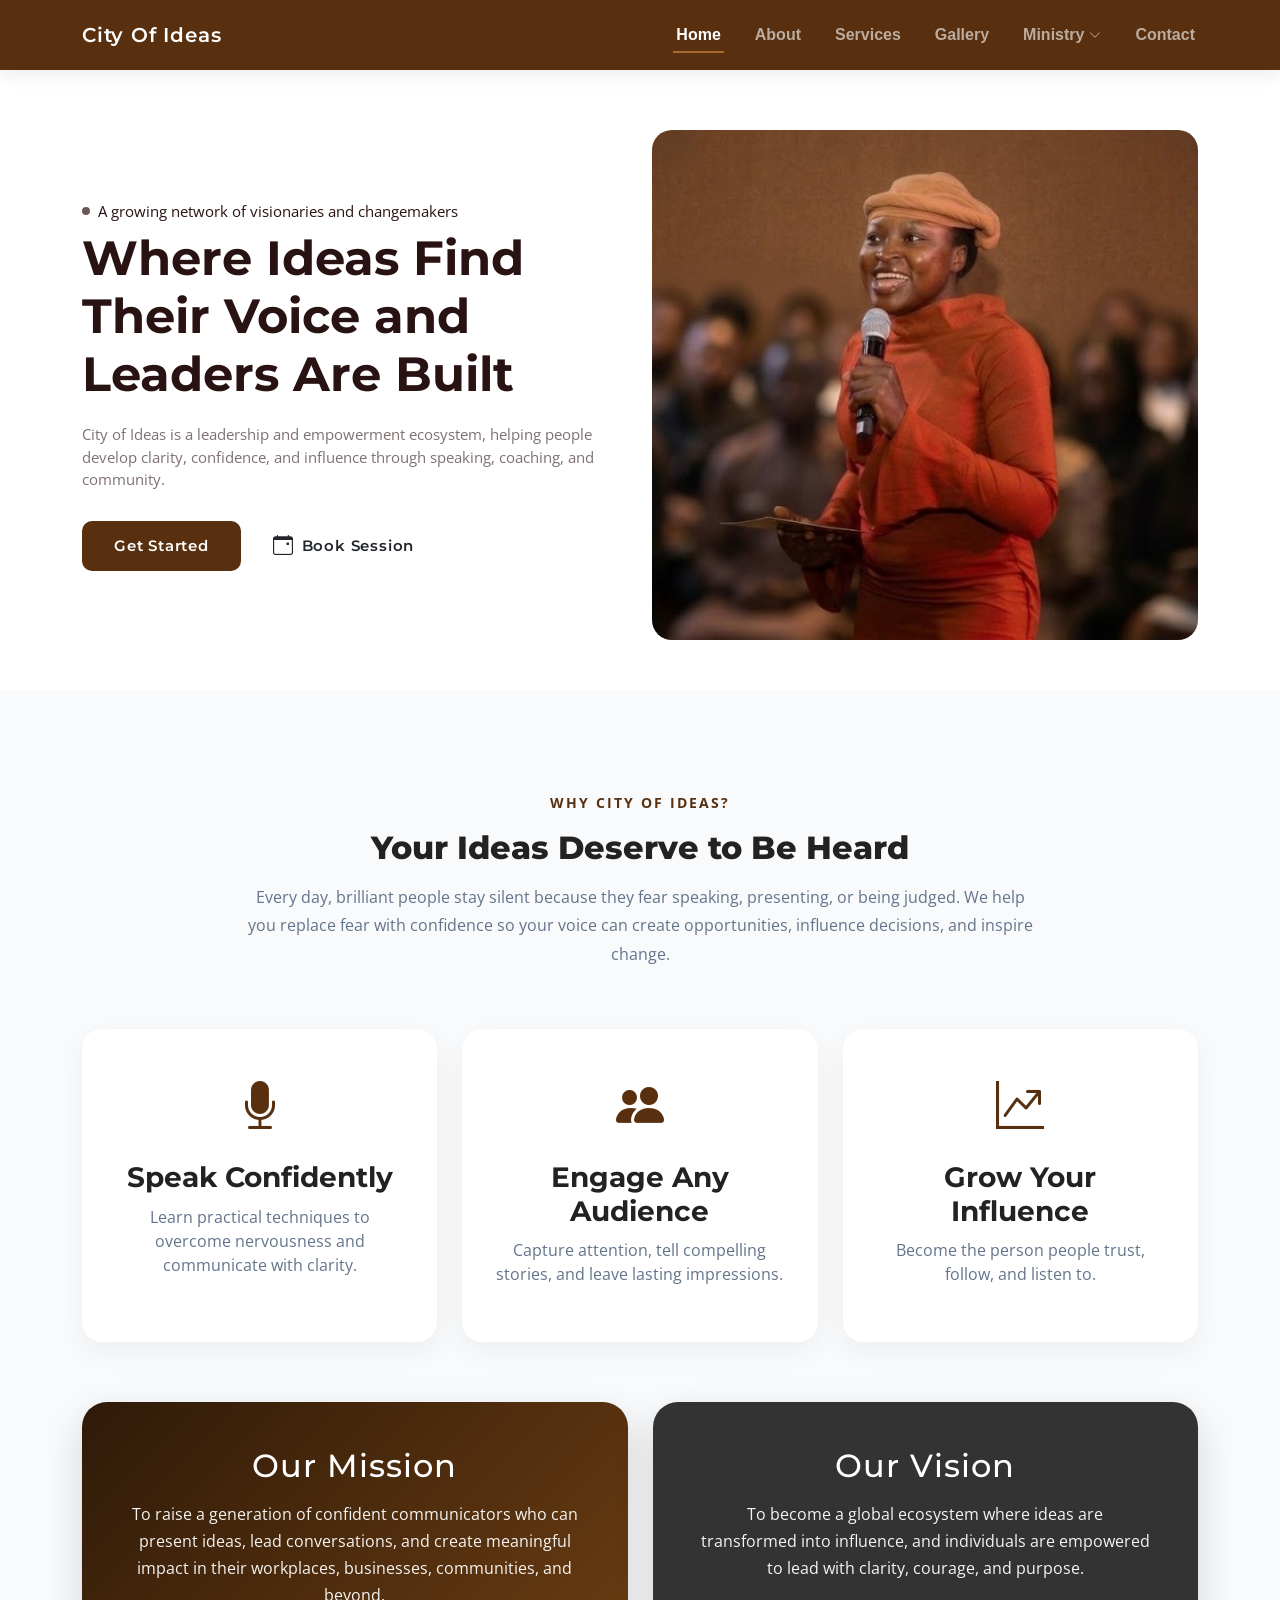
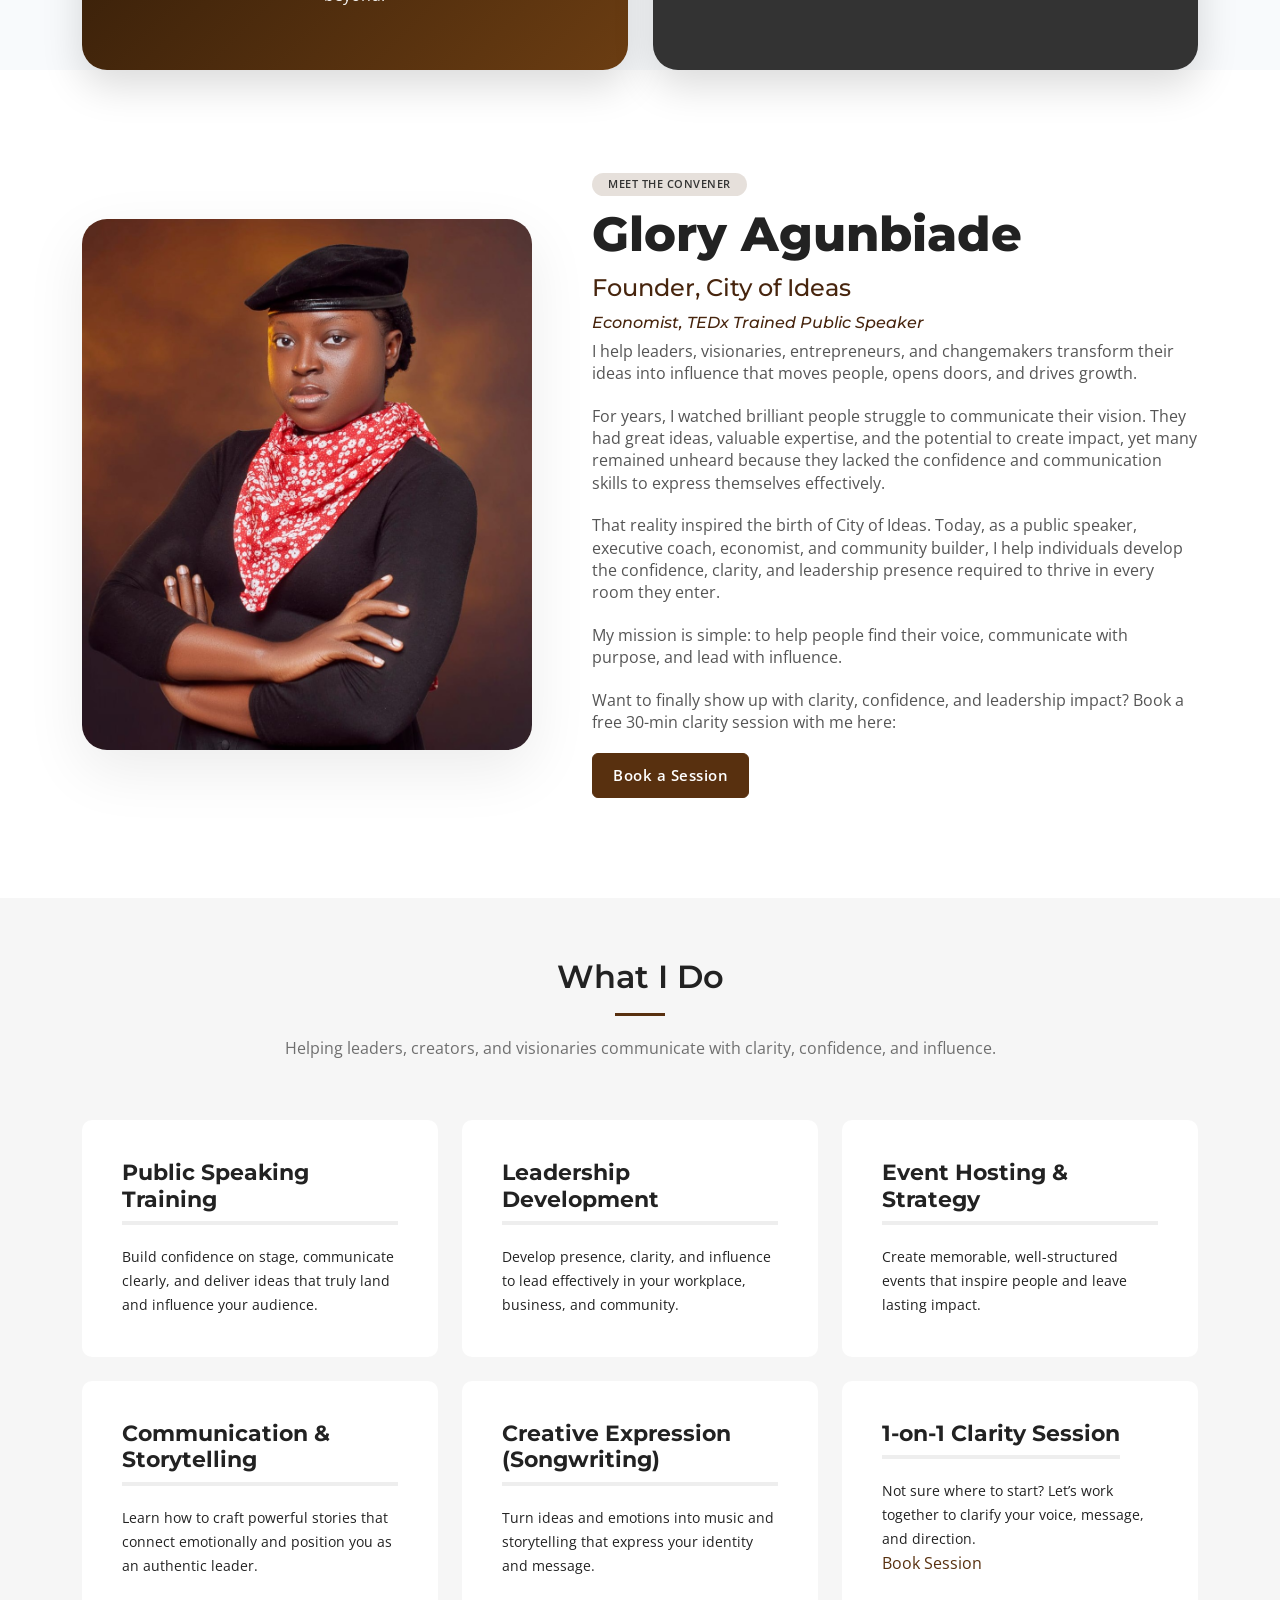
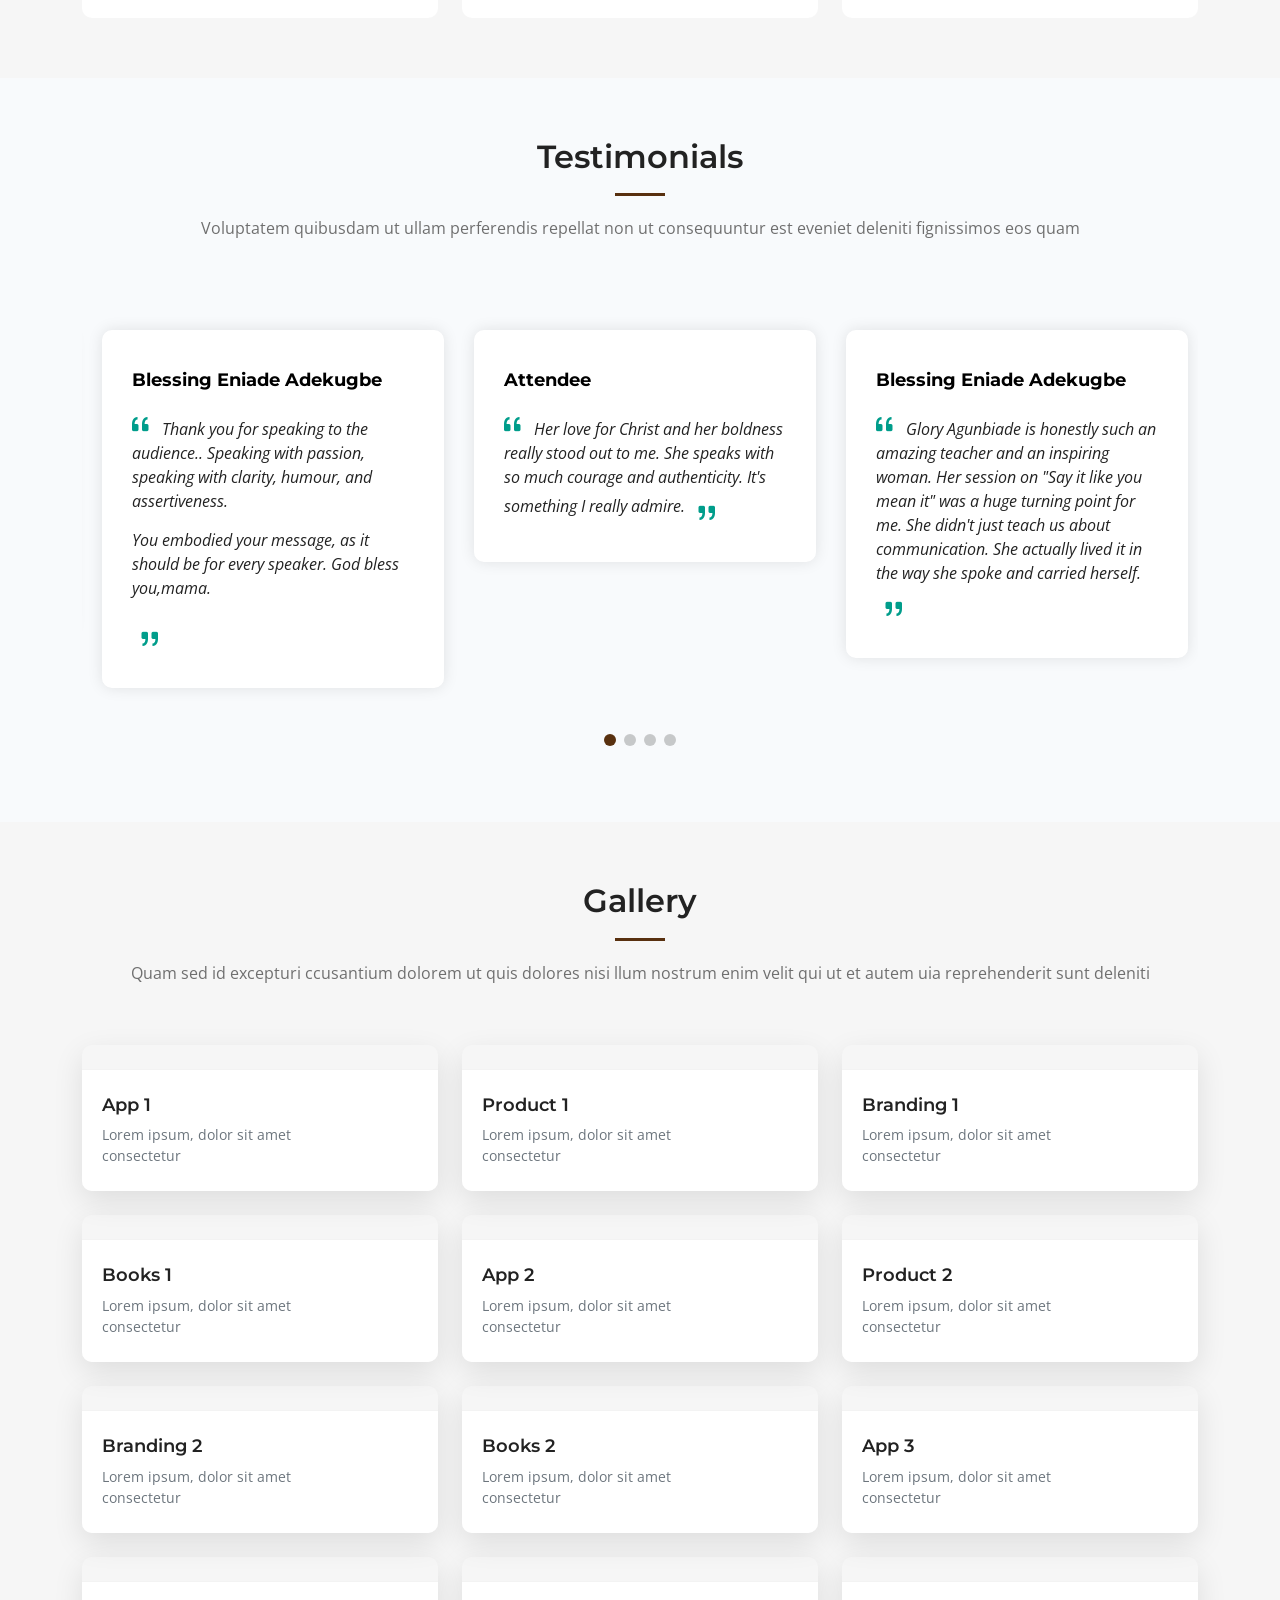
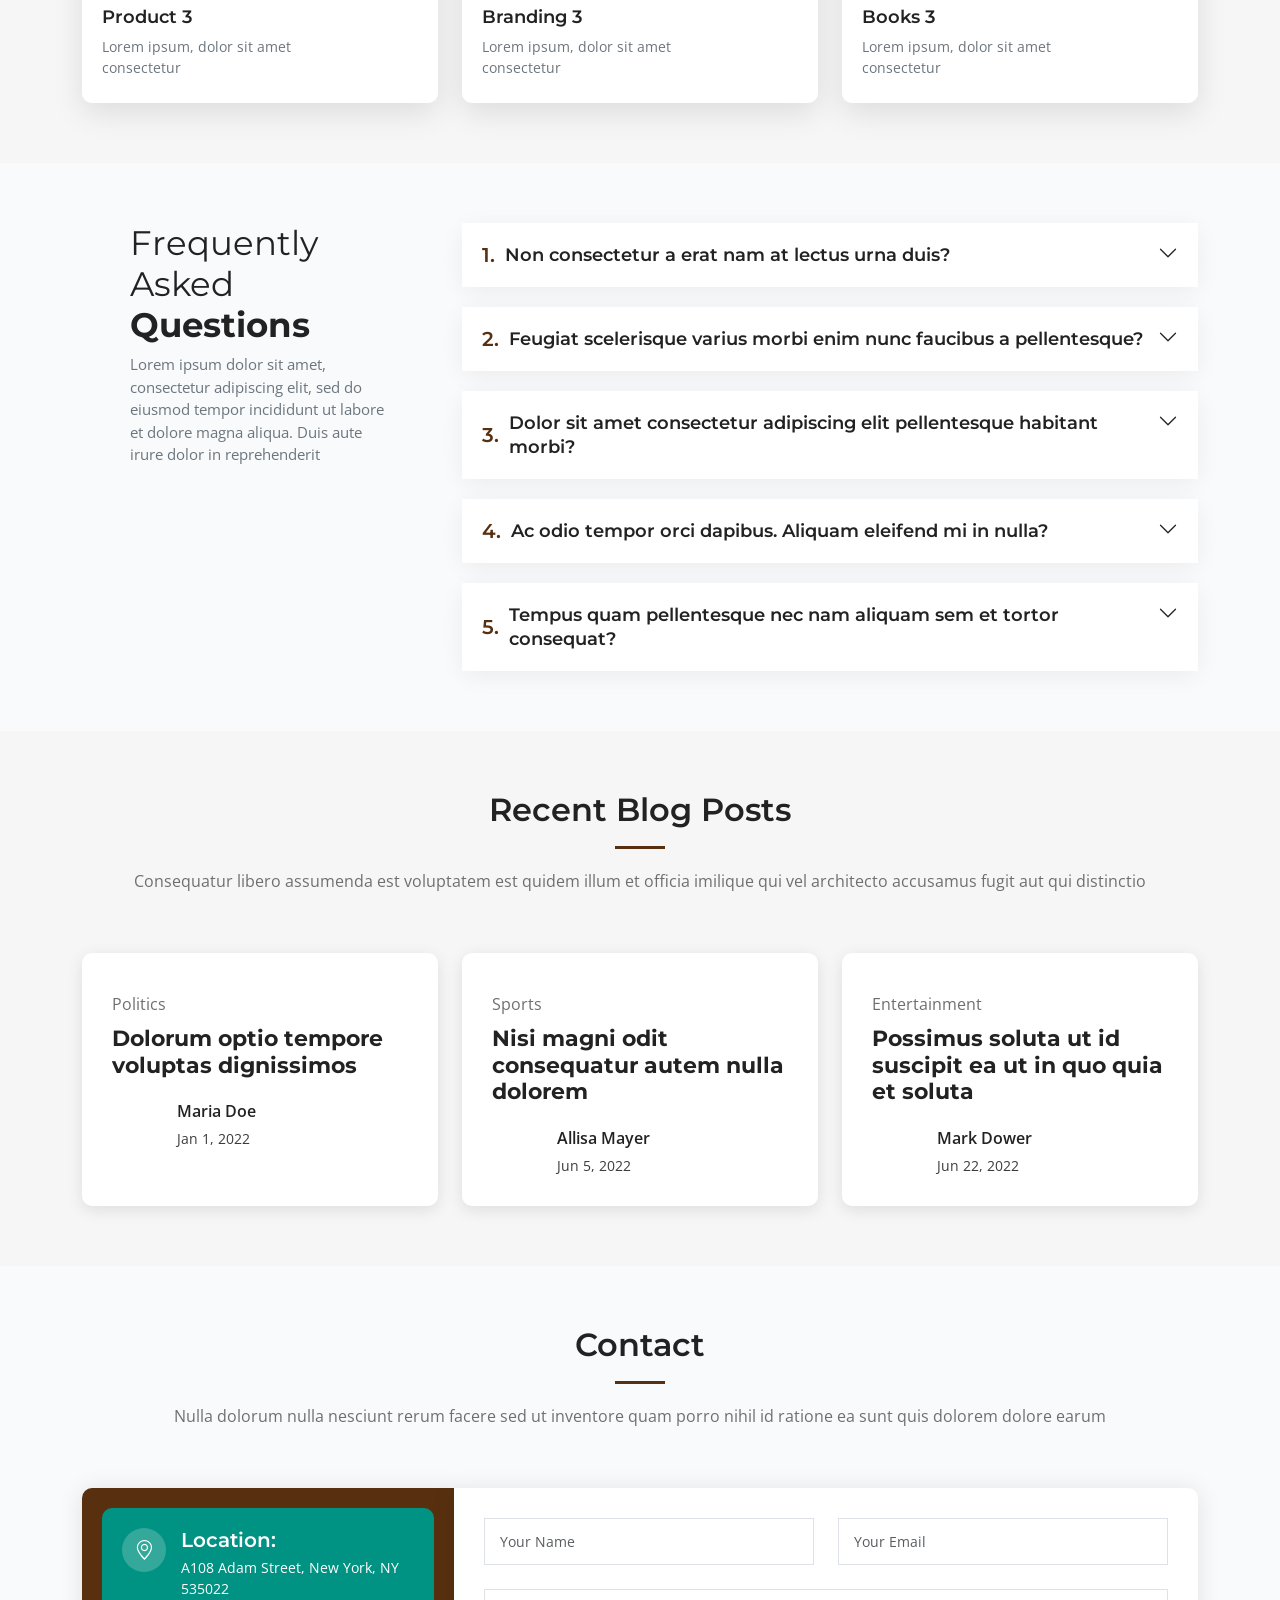
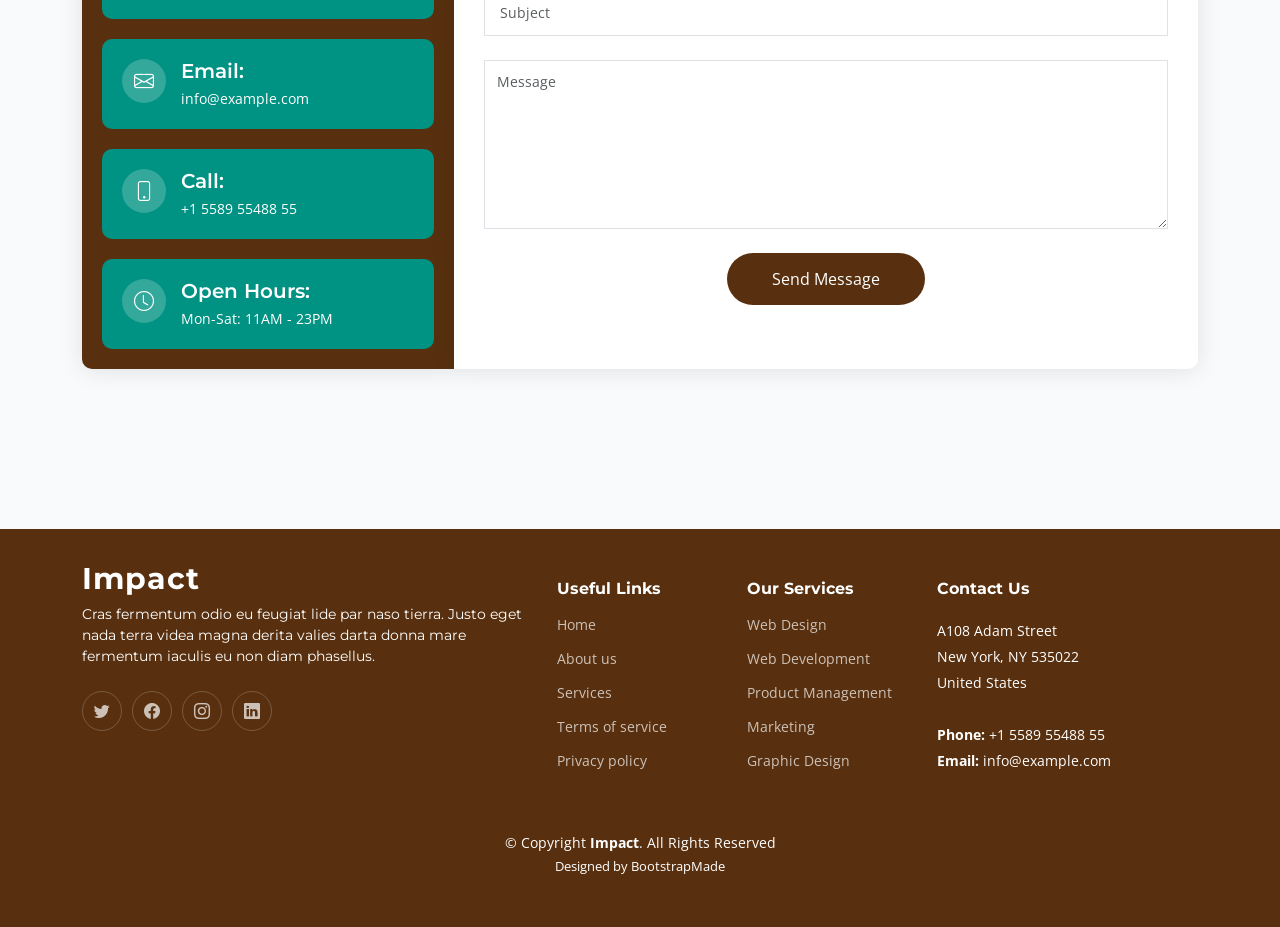
==== commit 47669e08: "dd" ====
--- a/index.html
+++ b/index.html
@@ -27,14 +27,6 @@
 
   <!-- Template Main CSS File -->
   <link href="assets/css/main.css" rel="stylesheet">
-
-  <!-- =======================================================
-  * Template Name: Impact
-  * Updated: Sep 18 2023 with Bootstrap v5.3.2
-  * Template URL: https://bootstrapmade.com/impact-bootstrap-business-website-template/
-  * Author: BootstrapMade.com
-  * License: https://bootstrapmade.com/license/
-  ======================================================== -->
 </head>
 
 <body>
@@ -50,21 +42,11 @@
           <li><a href="#hero">Home</a></li>
           <li><a href="#about">About</a></li>
           <li><a href="#services">Services</a></li>
-          <li><a href="#portfolio">Portfolio</a></li>
-          <li><a href="#team">Team</a></li>
-          <li><a href="blog.html">Blog</a></li>
-          <li class="dropdown"><a href="#"><span>Drop Down</span> <i class="bi bi-chevron-down dropdown-indicator"></i></a>
+          <li><a href="#portfolio">Gallery</a></li>
+          <li class="dropdown"><a href="#"><span>Ministry</span> <i class="bi bi-chevron-down dropdown-indicator"></i></a>
             <ul>
+              <li><a href="blog.html">Blog</a></li>
               <li><a href="#">Drop Down 1</a></li>
-              <li class="dropdown"><a href="#"><span>Deep Drop Down</span> <i class="bi bi-chevron-down dropdown-indicator"></i></a>
-                <ul>
-                  <li><a href="#">Deep Drop Down 1</a></li>
-                  <li><a href="#">Deep Drop Down 2</a></li>
-                  <li><a href="#">Deep Drop Down 3</a></li>
-                  <li><a href="#">Deep Drop Down 4</a></li>
-                  <li><a href="#">Deep Drop Down 5</a></li>
-                </ul>
-              </li>
               <li><a href="#">Drop Down 2</a></li>
               <li><a href="#">Drop Down 3</a></li>
               <li><a href="#">Drop Down 4</a></li>
@@ -192,7 +174,7 @@
                 <h2>Glory Agunbiade</h2>
 
                 <h4>Founder, City of Ideas</h4>
-
+  <h5 class="about-tag">Economist, TEDx Trained Public Speaker</h5>
                 <p>
                     I help leaders, visionaries, entrepreneurs, and changemakers transform their ideas into influence that moves people, opens doors, and drives growth.
                 </p>
@@ -315,111 +297,70 @@
               <div class="testimonial-wrap">
                 <div class="testimonial-item">
                   <div class="d-flex align-items-center">
-                    <img src="assets/img/testimonials/testimonials-1.jpg" class="testimonial-img flex-shrink-0" alt="">
                     <div>
-                      <h3>Saul Goodman</h3>
-                      <h4>Ceo &amp; Founder</h4>
-                      <div class="stars">
-                        <i class="bi bi-star-fill"></i><i class="bi bi-star-fill"></i><i class="bi bi-star-fill"></i><i class="bi bi-star-fill"></i><i class="bi bi-star-fill"></i>
-                      </div>
+                      <h3>Blessing Eniade Adekugbe</h3>
                     </div>
                   </div>
                   <p>
                     <i class="bi bi-quote quote-icon-left"></i>
-                    Proin iaculis purus consequat sem cure digni ssim donec porttitora entum suscipit rhoncus. Accusantium quam, ultricies eget id, aliquam eget nibh et. Maecen aliquam, risus at semper.
+                    Thank you for speaking to the audience.. Speaking with passion, speaking with clarity, humour, and assertiveness.
+                    <p> You embodied your message, as it should be for every speaker. God bless you,mama.</p>
                     <i class="bi bi-quote quote-icon-right"></i>
                   </p>
                 </div>
               </div>
             </div><!-- End testimonial item -->
-
             <div class="swiper-slide">
               <div class="testimonial-wrap">
                 <div class="testimonial-item">
                   <div class="d-flex align-items-center">
-                    <img src="assets/img/testimonials/testimonials-2.jpg" class="testimonial-img flex-shrink-0" alt="">
                     <div>
-                      <h3>Sara Wilsson</h3>
-                      <h4>Designer</h4>
-                      <div class="stars">
-                        <i class="bi bi-star-fill"></i><i class="bi bi-star-fill"></i><i class="bi bi-star-fill"></i><i class="bi bi-star-fill"></i><i class="bi bi-star-fill"></i>
-                      </div>
+                      <h3>Attendee</h3>
                     </div>
                   </div>
                   <p>
                     <i class="bi bi-quote quote-icon-left"></i>
-                    Export tempor illum tamen malis malis eram quae irure esse labore quem cillum quid cillum eram malis quorum velit fore eram velit sunt aliqua noster fugiat irure amet legam anim culpa.
+                    Her love for Christ and her boldness really stood out to me.
+                    She speaks with so much courage and authenticity. It's something I really admire.
                     <i class="bi bi-quote quote-icon-right"></i>
                   </p>
                 </div>
               </div>
             </div><!-- End testimonial item -->
-
             <div class="swiper-slide">
               <div class="testimonial-wrap">
                 <div class="testimonial-item">
                   <div class="d-flex align-items-center">
-                    <img src="assets/img/testimonials/testimonials-3.jpg" class="testimonial-img flex-shrink-0" alt="">
                     <div>
-                      <h3>Jena Karlis</h3>
-                      <h4>Store Owner</h4>
-                      <div class="stars">
-                        <i class="bi bi-star-fill"></i><i class="bi bi-star-fill"></i><i class="bi bi-star-fill"></i><i class="bi bi-star-fill"></i><i class="bi bi-star-fill"></i>
-                      </div>
+                      <h3>Blessing Eniade Adekugbe</h3>
                     </div>
                   </div>
                   <p>
                     <i class="bi bi-quote quote-icon-left"></i>
-                    Enim nisi quem export duis labore cillum quae magna enim sint quorum nulla quem veniam duis minim tempor labore quem eram duis noster aute amet eram fore quis sint minim.
+                    Glory Agunbiade is honestly such an amazing teacher and an inspiring woman. Her session on "Say it like you mean it" was a huge turning point for me. She didn't just teach us about communication. She actually lived it in the way she spoke and carried herself.
                     <i class="bi bi-quote quote-icon-right"></i>
                   </p>
                 </div>
               </div>
             </div><!-- End testimonial item -->
-
             <div class="swiper-slide">
               <div class="testimonial-wrap">
                 <div class="testimonial-item">
                   <div class="d-flex align-items-center">
-                    <img src="assets/img/testimonials/testimonials-4.jpg" class="testimonial-img flex-shrink-0" alt="">
                     <div>
-                      <h3>Matt Brandon</h3>
-                      <h4>Freelancer</h4>
-                      <div class="stars">
-                        <i class="bi bi-star-fill"></i><i class="bi bi-star-fill"></i><i class="bi bi-star-fill"></i><i class="bi bi-star-fill"></i><i class="bi bi-star-fill"></i>
-                      </div>
+                      <h3>Participant</h3>
                     </div>
                   </div>
                   <p>
                     <i class="bi bi-quote quote-icon-left"></i>
-                    Fugiat enim eram quae cillum dolore dolor amet nulla culpa multos export minim fugiat minim velit minim dolor enim duis veniam ipsum anim magna sunt elit fore quem dolore.
+                    The way she shared her ideas was so clear, real, and easy to connect with. She really encouraged us to be confident, to own our voices, and to stop using language that makes us shrink. I loved how she pushed us to show up as our true bold selves.
                     <i class="bi bi-quote quote-icon-right"></i>
                   </p>
                 </div>
               </div>
             </div><!-- End testimonial item -->
 
-            <div class="swiper-slide">
-              <div class="testimonial-wrap">
-                <div class="testimonial-item">
-                  <div class="d-flex align-items-center">
-                    <img src="assets/img/testimonials/testimonials-5.jpg" class="testimonial-img flex-shrink-0" alt="">
-                    <div>
-                      <h3>John Larson</h3>
-                      <h4>Entrepreneur</h4>
-                      <div class="stars">
-                        <i class="bi bi-star-fill"></i><i class="bi bi-star-fill"></i><i class="bi bi-star-fill"></i><i class="bi bi-star-fill"></i><i class="bi bi-star-fill"></i>
-                      </div>
-                    </div>
-                  </div>
-                  <p>
-                    <i class="bi bi-quote quote-icon-left"></i>
-                    Quis quorum aliqua sint quem legam fore sunt eram irure aliqua veniam tempor noster veniam enim culpa labore duis sunt culpa nulla illum cillum fugiat legam esse veniam culpa fore.
-                    <i class="bi bi-quote quote-icon-right"></i>
-                  </p>
-                </div>
-              </div>
-            </div><!-- End testimonial item -->
+            
 
           </div>
           <div class="swiper-pagination"></div>
@@ -433,21 +374,11 @@
       <div class="container" data-aos="fade-up">
 
         <div class="section-header">
-          <h2>Portfolio</h2>
+          <h2>Gallery</h2>
           <p>Quam sed id excepturi ccusantium dolorem ut quis dolores nisi llum nostrum enim velit qui ut et autem uia reprehenderit sunt deleniti</p>
         </div>
 
         <div class="portfolio-isotope" data-portfolio-filter="*" data-portfolio-layout="masonry" data-portfolio-sort="original-order" data-aos="fade-up" data-aos-delay="100">
-
-          <div>
-            <ul class="portfolio-flters">
-              <li data-filter="*" class="filter-active">All</li>
-              <li data-filter=".filter-app">App</li>
-              <li data-filter=".filter-product">Product</li>
-              <li data-filter=".filter-branding">Branding</li>
-              <li data-filter=".filter-books">Books</li>
-            </ul><!-- End Portfolio Filters -->
-          </div>
 
           <div class="row gy-4 portfolio-container">
 
--- a/assets/css/main.css
+++ b/assets/css/main.css
@@ -225,7 +225,7 @@
 # Header
 --------------------------------------------------------------*/
 .topbar {
-  background: #00796b;
+  background: #291212;
   height: 40px;
   font-size: 14px;
   transition: all 0.5s;
@@ -415,7 +415,7 @@
     font-size: 15px;
     text-transform: none;
     font-weight: 600;
-    color: #006a5d;
+    color: #291212;
   }
 
   .navbar .dropdown ul a i {
@@ -486,7 +486,7 @@
     inset: 0;
     padding: 50px 0 10px 0;
     margin: 0;
-    background: rgba(0, 131, 116, 0.9);
+    background: #58300f;
     overflow-y: auto;
     transition: 0.3s;
     z-index: 9998;
@@ -532,7 +532,7 @@
   .navbar .getstarted:hover,
   .navbar .getstarted:focus:hover {
     color: #fff;
-    background: rgba(0, 131, 116, 0.8);
+    background: #291212;
   }
 
   .navbar .dropdown ul,
@@ -542,8 +542,8 @@
     padding: 10px 0;
     margin: 10px 20px;
     transition: all 0.5s ease-in-out;
-    background-color: #007466;
-    border: 1px solid #006459;
+    background-color: #291212;
+    border: 1px solid #291212;
   }
 
   .navbar .dropdown>.dropdown-active,
@@ -585,7 +585,7 @@
     content: "";
     position: fixed;
     inset: 0;
-    background: rgba(0, 106, 93, 0.8);
+    background: #58300fa9;
     z-index: 9996;
   }
 }
@@ -605,30 +605,55 @@
     background-attachment: fixed;
   }
 }
-.tagline{
-  color: #333;
-  padding: 2px 8px;
-  border-left: 3.5px solid var(--color-primary);
-  font-size: 14px;
-  font-weight: 500;
-  font-family: system-ui, -apple-system, BlinkMacSystemFont, 'Segoe UI', Roboto, Oxygen, Ubuntu, Cantarell, 'Open Sans', 'Helvetica Neue', sans-serif;
-  display: inline-block;
-  margin-bottom: 25px;
-  animation: SlideInLeft 1s ease forwards;
-}
-
-@media (max-width: 768px) {
-  .tagline{
-    display: inline-flex;
-    align-items: center;
-  font-size: 14px;
-  font-weight: 500;
-  font-family: system-ui, -apple-system, BlinkMacSystemFont, 'Segoe UI', Roboto, Oxygen, Ubuntu, Cantarell, 'Open Sans', 'Helvetica Neue', sans-serif;
-  display: inline-block;
-    padding: 2px 8px;
-    line-height: 1.4;
-    margin: 10px auto;
-  }
+.tagline {
+  font-size: clamp(13px, 2.5vw, 15px);
+  color:#291212;
+  line-height: 1.6;
+  display: inline-flex;
+  align-items: center;
+  gap: 8px;
+  justify-content: left;
+  margin-bottom: 7px;
+}
+.tagline::before {
+  content: "";
+  width: 8px;
+  height: 8px;
+  background: #291212;
+  border-radius: 50%;
+  opacity: 0.7;
+
+  animation: pulse 2s infinite;
+}
+@keyframes pulse {
+  0% {
+    transform: scale(1);
+    opacity: 0.7;
+  }
+  50% {
+    transform: scale(1.6);
+    opacity: 0.2;
+  }
+  100% {
+    transform: scale(1);
+    opacity: 0.7;
+  }
+}
+@media (max-width: 480px) {
+  .tagline {
+    font-size: 13px;
+    gap: 6px;
+    justify-content: center;
+  }
+
+  .tagline::before {
+    width: 6px;
+    height: 6px;
+    animation: pulse 2.5s ease-in-out infinite;
+  }
+  .hero {
+  text-align: center;
+}
 }
 
 .hero h2 {
@@ -641,6 +666,7 @@
 .hero p {
   color: rgba(41, 18, 18, 0.6);
   font-weight: 400;
+  font-size: 15px;
   margin-bottom: 30px;
 }
 /* =========================
@@ -713,15 +739,26 @@
 
 @media (max-width: 640px) {
   .hero .btn {
-    font-size: 14px;
-    padding: 12px 30px;
+    font-size: 12px;
+    padding: 4px 20px;
   }
 
   .hero .btn-secondary {
     margin-left: 10px;
   }
-}
-
+  
+.hero h2 {
+  font-size: 32px;
+}
+
+.section-title h2{
+    font-size:2rem;
+    margin:15px 0;
+    font-weight:800;
+}
+
+}
+/* about */
 .about-section{
     padding:100px 0;
     background:#f8fafc;
@@ -742,7 +779,7 @@
 }
 
 .section-title h2{
-    font-size:3rem;
+    font-size:2rem;
     margin:15px 0;
     font-weight:800;
 }
@@ -805,12 +842,12 @@
 
 /* Mission */
 .mission-box {
-  background: linear-gradient(135deg, #58300f, #a86b2d);
+  background:linear-gradient(135deg, #2f1a08, #6b3d12);
 }
 
 /* Vision */
 .vision-box {
-  background: linear-gradient(135deg, #2f1a08, #6b3d12);
+  background:#333;
 }
 
 /* Hover effect */
@@ -860,12 +897,16 @@
 }
 
 .founder-tag{
-    display:inline-block;
-    color:var(--color-primary);
-    font-weight:700;
-    margin-bottom:15px;
-    text-transform:uppercase;
-    letter-spacing:1px;
+  display: inline-block;
+  background: color-mix(in srgb, var(--color-primary), transparent 85%);
+  color: #333;
+  padding: 0.2rem 1rem;
+  border-radius: 50px;
+  font-size: 0.7rem;
+  font-weight: 600;
+  text-transform: uppercase;
+  letter-spacing: 0.5px;
+  margin-bottom: 10px;
 }
 
 .founder-content h2{
@@ -875,16 +916,21 @@
 }
 
 .founder-content h4{
-    color:#64748b;
+    color:#47250e;
     margin-bottom:25px;
 }
 
 .founder-content p{
     color:#555;
-    line-height:1.9;
+    line-height:1.4;
     margin-bottom:20px;
 }
-
+.about-tag {
+  margin-top: -15px;
+  font-size: 1rem;
+  font-style: italic;
+      color:#47250e;
+}
 .founder-stats{
     display:flex;
     gap:50px;
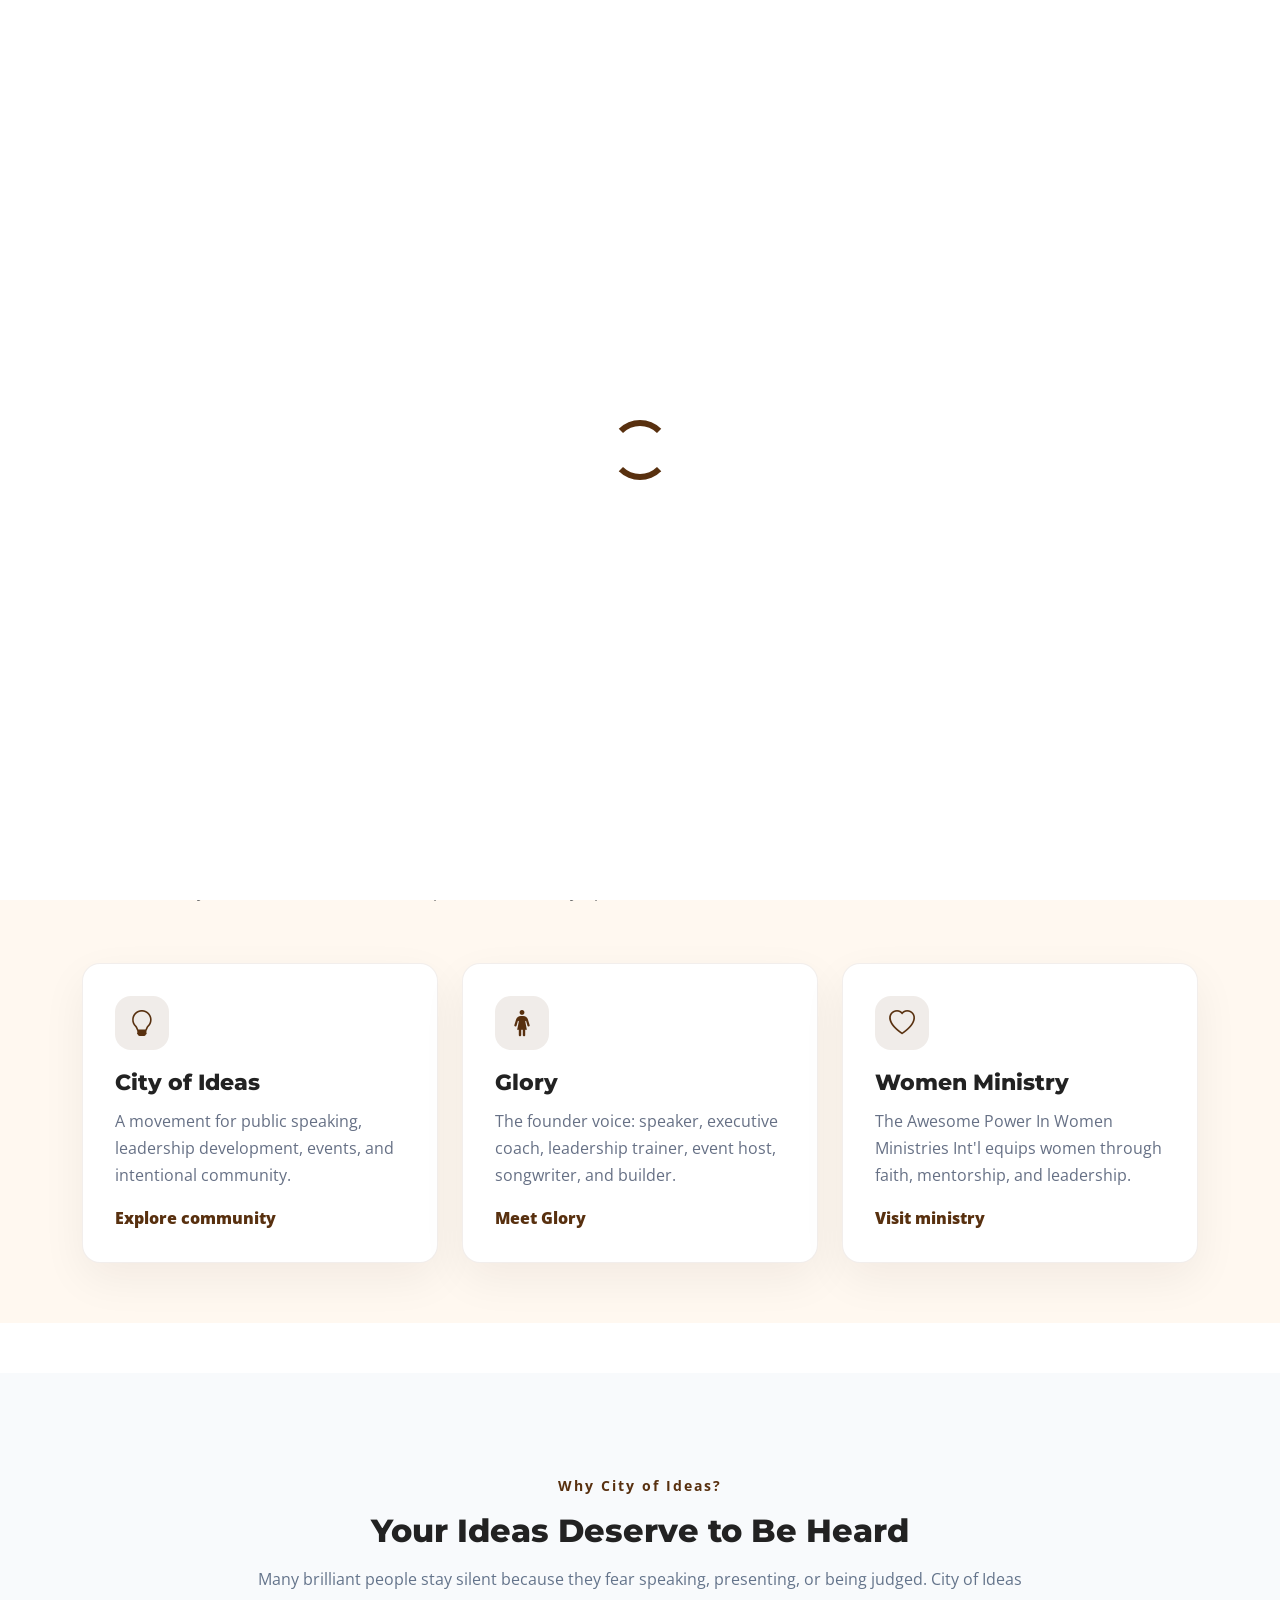
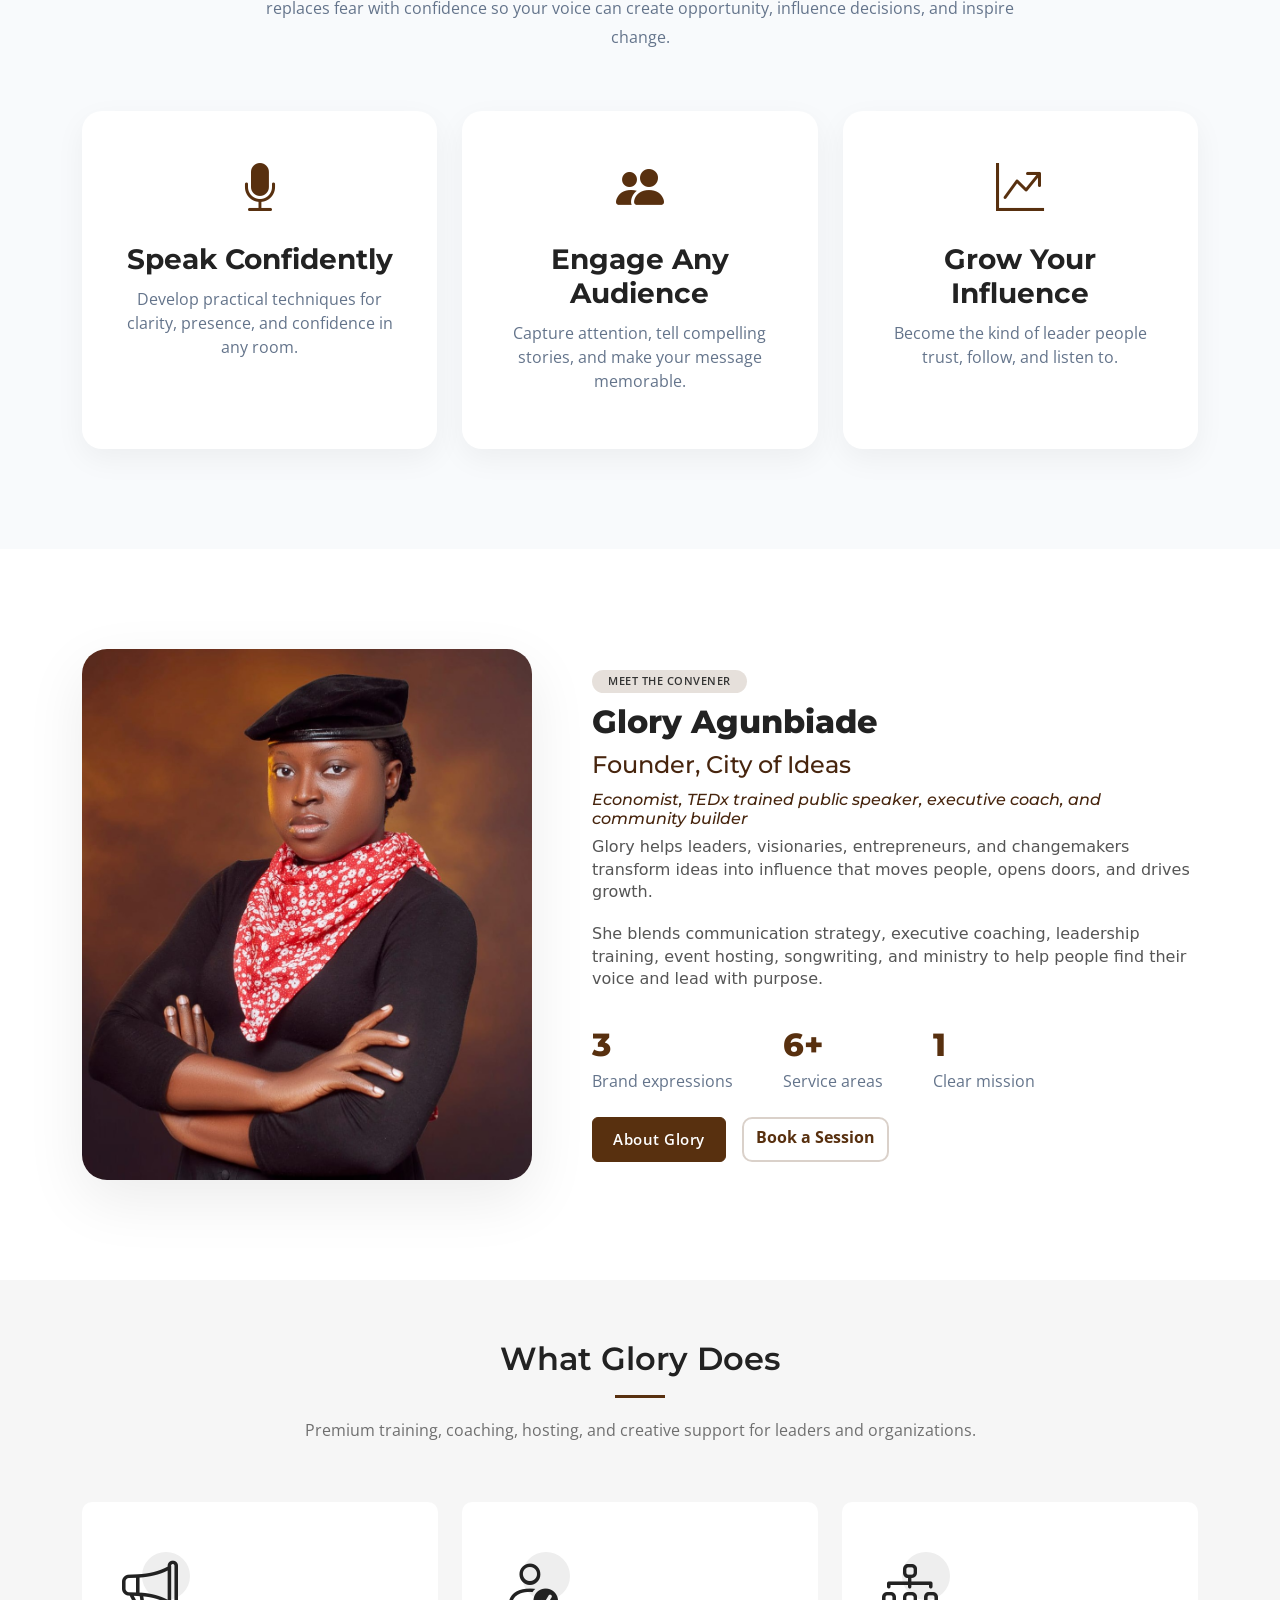
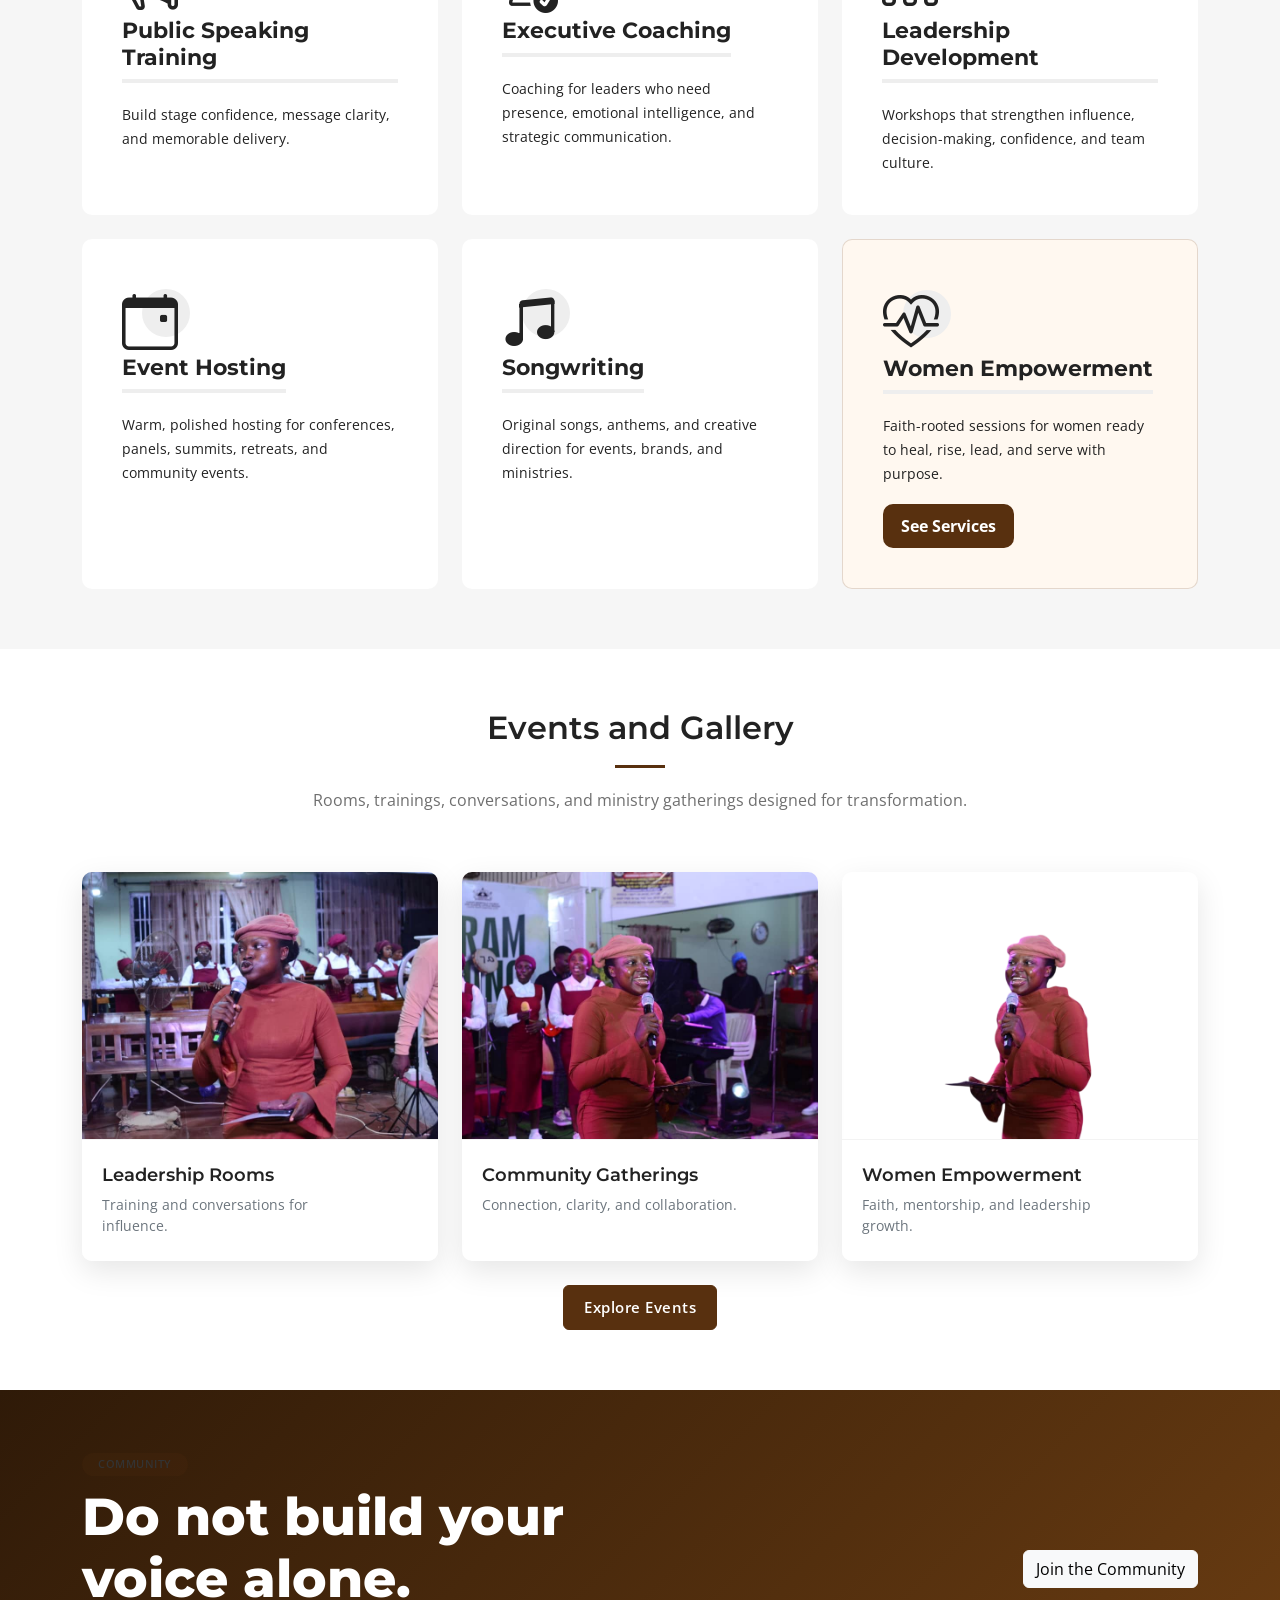
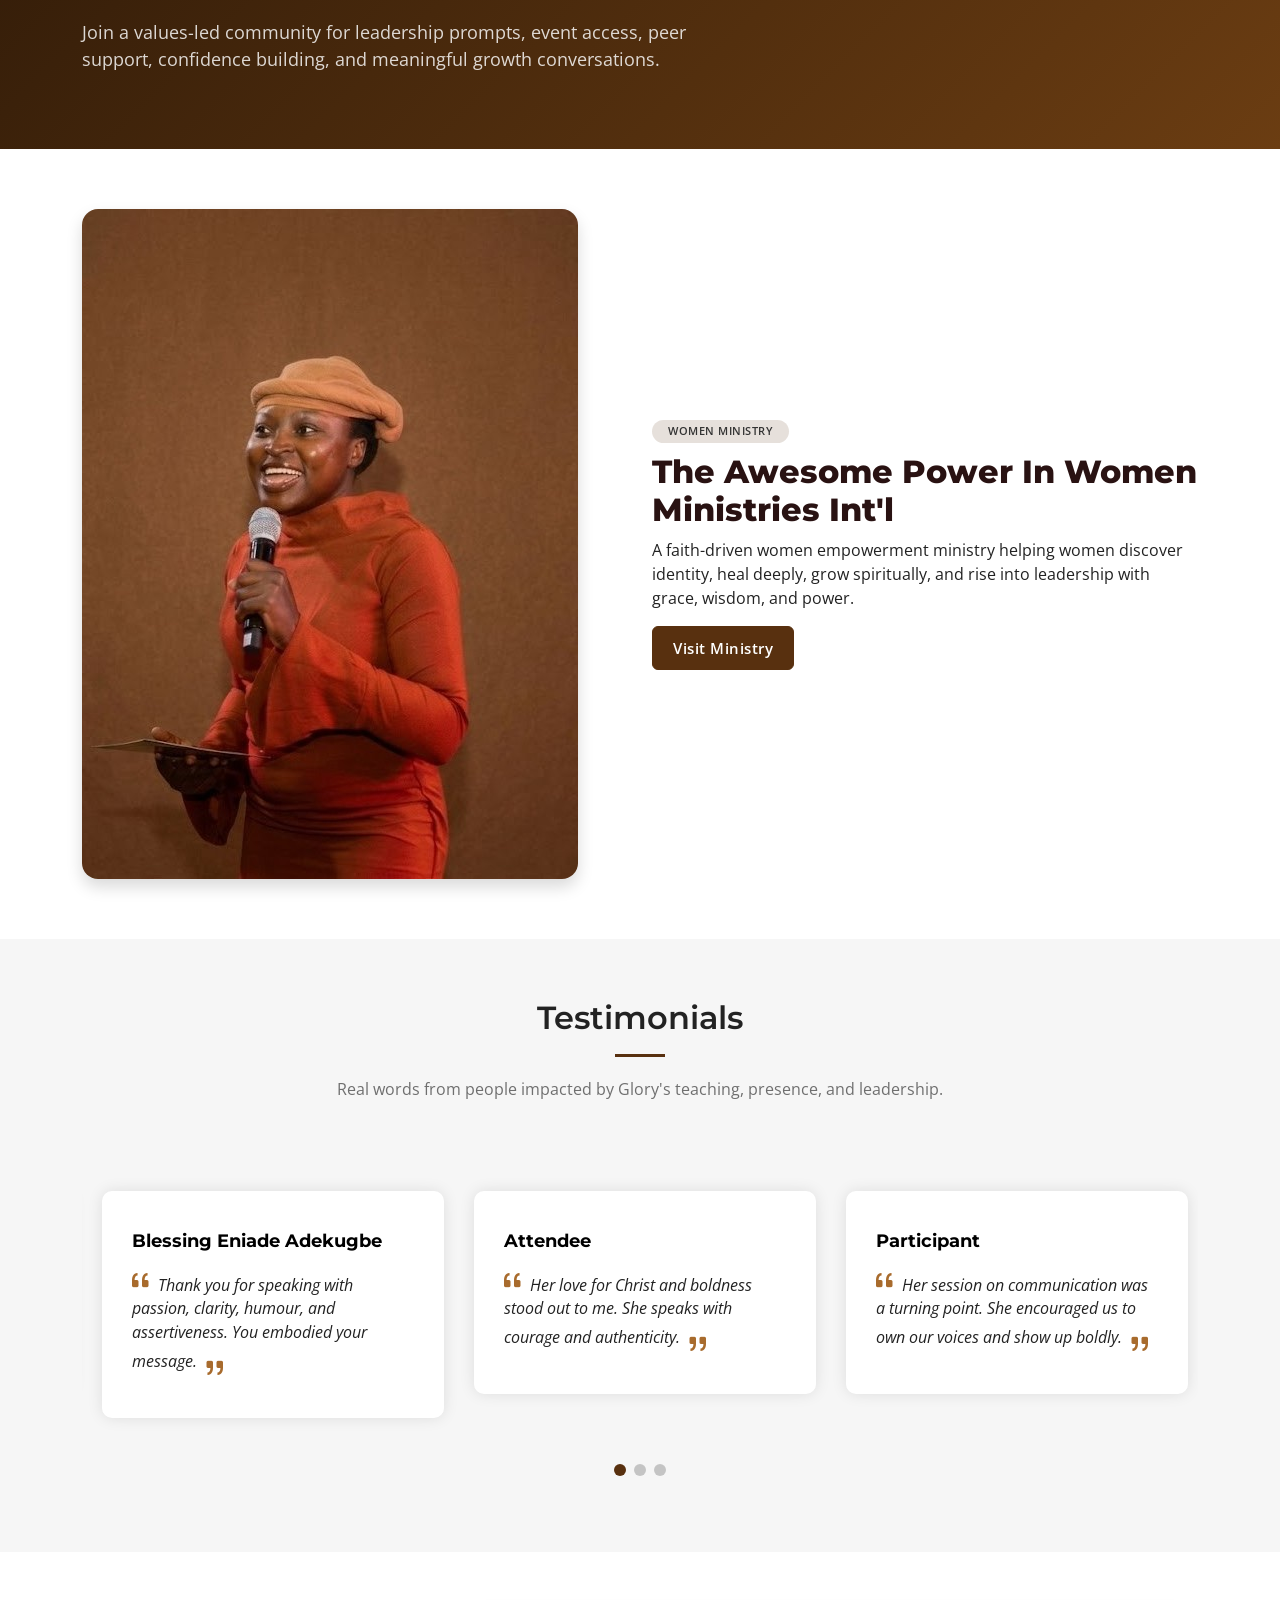
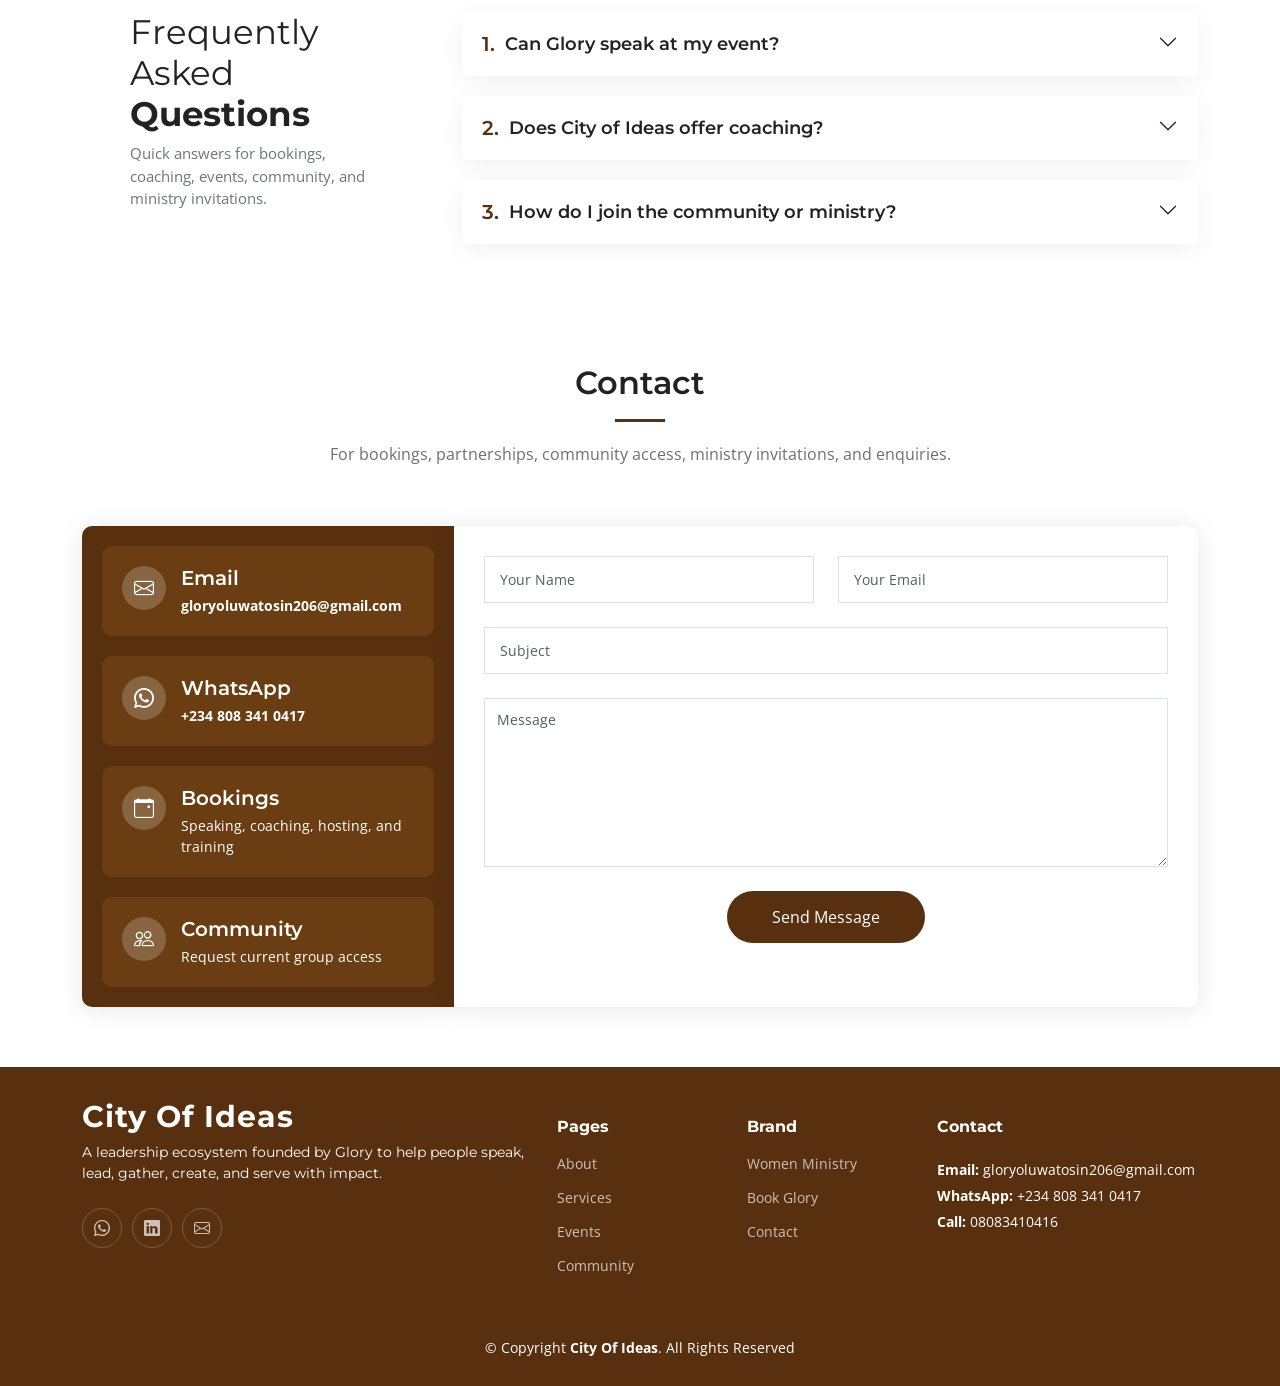
==== commit ec854cbf: "homepage" ====
--- a/index.html
+++ b/index.html
@@ -4,860 +4,220 @@
 <head>
   <meta charset="utf-8">
   <meta content="width=device-width, initial-scale=1.0" name="viewport">
-
-  <title>Impact Bootstrap Template - Index</title>
-  <meta content="" name="description">
-  <meta content="" name="keywords">
-
-  <!-- Favicons -->
+  <title>City of Ideas | Leadership, Voice, and Impact</title>
+  <meta content="City of Ideas is a premium leadership ecosystem founded by Glory for public speaking, executive coaching, events, community, and women empowerment ministry." name="description">
+  <meta content="City of Ideas, Glory, leadership, public speaking, executive coaching, women ministry" name="keywords">
   <link href="assets/img/favicon.png" rel="icon">
   <link href="assets/img/apple-touch-icon.png" rel="apple-touch-icon">
-
-  <!-- Google Fonts -->
   <link rel="preconnect" href="https://fonts.googleapis.com">
   <link rel="preconnect" href="https://fonts.gstatic.com" crossorigin>
-  <link href="https://fonts.googleapis.com/css2?family=Open+Sans:ital,wght@0,300;0,400;0,500;0,600;0,700;1,300;1,400;1,600;1,700&family=Montserrat:ital,wght@0,300;0,400;0,500;0,600;0,700;1,300;1,400;1,500;1,600;1,700&family=Raleway:ital,wght@0,300;0,400;0,500;0,600;0,700;1,300;1,400;1,500;1,600;1,700&display=swap" rel="stylesheet">
-
-  <!-- Vendor CSS Files -->
+  <link href="https://fonts.googleapis.com/css2?family=Open+Sans:ital,wght@0,300;0,400;0,500;0,600;0,700;1,300;1,400;1,600;1,700&family=Montserrat:ital,wght@0,300;0,400;0,500;0,600;0,700;1,300;1,400;1,500;1,600;1,700&family=Raleway:ital,wght@0,300;0,400;0,500;0,700&display=swap" rel="stylesheet">
   <link href="assets/vendor/bootstrap/css/bootstrap.min.css" rel="stylesheet">
   <link href="assets/vendor/bootstrap-icons/bootstrap-icons.css" rel="stylesheet">
   <link href="assets/vendor/aos/aos.css" rel="stylesheet">
   <link href="assets/vendor/glightbox/css/glightbox.min.css" rel="stylesheet">
   <link href="assets/vendor/swiper/swiper-bundle.min.css" rel="stylesheet">
-
-  <!-- Template Main CSS File -->
   <link href="assets/css/main.css" rel="stylesheet">
 </head>
 
 <body>
-
   <header id="header" class="header d-flex align-items-center">
-
     <div class="container-fluid container-xl d-flex align-items-center justify-content-between">
-      <a href="index.html" class="logo d-flex align-items-center">
-        <h1>City Of Ideas<span></span></h1>
-      </a>
+      <a href="index.html" class="logo d-flex align-items-center"><h1>City Of Ideas<span>.</span></h1></a>
       <nav id="navbar" class="navbar">
         <ul>
-          <li><a href="#hero">Home</a></li>
-          <li><a href="#about">About</a></li>
-          <li><a href="#services">Services</a></li>
-          <li><a href="#portfolio">Gallery</a></li>
-          <li class="dropdown"><a href="#"><span>Ministry</span> <i class="bi bi-chevron-down dropdown-indicator"></i></a>
-            <ul>
-              <li><a href="blog.html">Blog</a></li>
-              <li><a href="#">Drop Down 1</a></li>
-              <li><a href="#">Drop Down 2</a></li>
-              <li><a href="#">Drop Down 3</a></li>
-              <li><a href="#">Drop Down 4</a></li>
-            </ul>
-          </li>
-          <li><a href="#contact">Contact</a></li>
+          <li><a href="index.html" class="active">Home</a></li>
+          <li><a href="about.html">About Glory</a></li>
+          <li><a href="services.html">Services</a></li>
+          <li><a href="events.html">Events</a></li>
+          <li><a href="community.html">Community</a></li>
+          <li><a href="ministry.html">Ministry</a></li>
+          <li><a href="contact.html">Contact</a></li>
+          <li><a class="nav-cta" href="book.html">Book Glory</a></li>
         </ul>
-      </nav><!-- .navbar -->
-
+      </nav>
       <i class="mobile-nav-toggle mobile-nav-show bi bi-list"></i>
       <i class="mobile-nav-toggle mobile-nav-hide d-none bi bi-x"></i>
-
     </div>
-  </header><!-- End Header -->
-  <!-- End Header -->
-
-  <!-- ======= Hero Section ======= -->
-  <section id="hero" class="hero">
+  </header>
+
+  <section id="hero" class="hero city-hero">
     <div class="container position-relative">
-      <div class="row gy-5" data-aos="fade-in">
+      <div class="row gy-5 align-items-center" data-aos="fade-in">
         <div class="col-lg-6 order-2 order-lg-1 d-flex flex-column justify-content-center text-center text-lg-start">
-               <div class="tagline">A growing network of visionaries and changemakers</div>
+          <div class="tagline">A premium leadership ecosystem</div>
           <h2><span>Where Ideas Find Their Voice and Leaders Are Built</span></h2>
-          <p>City of Ideas is a leadership and empowerment ecosystem, helping people develop clarity, confidence, and influence through speaking, coaching, and community.</p>
-<div class="d-flex justify-content-center justify-content-lg-start">
-  <a href="#about" class="btn btn-primary">Get Started</a>
-
-  <a href="mailto:gloryoluwatosin206@gmail.com" class="btn btn-outline">
-    <i class="bi bi-calendar-event"></i>
-  Book Session
-  </a>
-</div>
-        </div>
-        <div class="col-lg-6 order-2 order-lg-2">
-          <img src="assets/img/f.jpg" class="img-fluid" alt="" data-aos="zoom-out" data-aos-delay="100" style="border-radius: 20px;">
-        </div>
-      </div>
-    </div>
-
-        </div>
-      </div>
-    </div>
-
+          <p>City of Ideas helps leaders, visionaries, women, and changemakers develop clarity, confidence, communication power, and lasting influence.</p>
+          <div class="d-flex justify-content-center justify-content-lg-start flex-wrap gap-3">
+            <a href="book.html" class="btn btn-primary">Book Glory</a>
+            <a href="community.html" class="btn btn-outline"><i class="bi bi-people"></i> Join Community</a>
+          </div>
+        </div>
+        <div class="col-lg-6 order-1 order-lg-2">
+          <img src="assets/img/f.jpg" class="img-fluid hero-img" alt="Glory, founder of City of Ideas" data-aos="zoom-out" data-aos-delay="100">
+        </div>
+      </div>
     </div>
   </section>
-  <!-- End Hero Section -->
 
   <main id="main">
-
+    <section id="ecosystem" class="ecosystem section-bg-soft">
+      <div class="container" data-aos="fade-up">
+        <div class="section-header">
+          <h2>One Ecosystem, Three Expressions</h2>
+          <p>City of Ideas combines a leadership movement, Glory's personal brand, and The Awesome Power In Women Ministries Int'l.</p>
+        </div>
+        <div class="row gy-4">
+          <div class="col-lg-4 col-md-6"><div class="feature-card h-100"><i class="bi bi-lightbulb"></i><h3>City of Ideas</h3><p>A movement for public speaking, leadership development, events, and intentional community.</p><a href="community.html">Explore community</a></div></div>
+          <div class="col-lg-4 col-md-6"><div class="feature-card h-100"><i class="bi bi-person-standing-dress"></i><h3>Glory</h3><p>The founder voice: speaker, executive coach, leadership trainer, event host, songwriter, and builder.</p><a href="about.html">Meet Glory</a></div></div>
+          <div class="col-lg-4 col-md-6"><div class="feature-card h-100"><i class="bi bi-heart"></i><h3>Women Ministry</h3><p>The Awesome Power In Women Ministries Int'l equips women through faith, mentorship, and leadership.</p><a href="ministry.html">Visit ministry</a></div></div>
+        </div>
+      </div>
+    </section>
 
     <section id="about" class="about-section">
-    <div class="container">
-
+      <div class="container">
         <div class="section-title">
-            <span>WHY CITY OF IDEAS?</span>
-            <h2>Your Ideas Deserve to Be Heard</h2>
-            <p>
-                Every day, brilliant people stay silent because they fear speaking,
-                presenting, or being judged. We help you replace fear with confidence
-                so your voice can create opportunities, influence decisions, and inspire change.
-            </p>
-        </div>
-
+          <span>Why City of Ideas?</span>
+          <h2>Your Ideas Deserve to Be Heard</h2>
+          <p>Many brilliant people stay silent because they fear speaking, presenting, or being judged. City of Ideas replaces fear with confidence so your voice can create opportunity, influence decisions, and inspire change.</p>
+        </div>
         <div class="about-grid">
-
-            <div class="about-card">
-                <i class="bi bi-mic-fill"></i>
-                <h3>Speak Confidently</h3>
-                <p>
-                    Learn practical techniques to overcome nervousness and communicate with clarity.
-                </p>
+          <div class="about-card"><i class="bi bi-mic-fill"></i><h3>Speak Confidently</h3><p>Develop practical techniques for clarity, presence, and confidence in any room.</p></div>
+          <div class="about-card"><i class="bi bi-people-fill"></i><h3>Engage Any Audience</h3><p>Capture attention, tell compelling stories, and make your message memorable.</p></div>
+          <div class="about-card"><i class="bi bi-graph-up-arrow"></i><h3>Grow Your Influence</h3><p>Become the kind of leader people trust, follow, and listen to.</p></div>
+        </div>
+      </div>
+    </section>
+
+    <section id="founder" class="founder-section">
+      <div class="container">
+        <div class="founder-wrapper">
+          <div class="founder-image" data-aos="fade-right"><img src="assets/img/about.jpeg" alt="Glory Agunbiade, founder of City of Ideas"></div>
+          <div class="founder-content" data-aos="fade-left">
+            <span class="founder-tag">Meet the Convener</span>
+            <h2>Glory Agunbiade</h2>
+            <h4>Founder, City of Ideas</h4>
+            <h5 class="about-tag">Economist, TEDx trained public speaker, executive coach, and community builder</h5>
+            <p>Glory helps leaders, visionaries, entrepreneurs, and changemakers transform ideas into influence that moves people, opens doors, and drives growth.</p>
+            <p>She blends communication strategy, executive coaching, leadership training, event hosting, songwriting, and ministry to help people find their voice and lead with purpose.</p>
+            <div class="founder-stats">
+              <div><h3>3</h3><span>Brand expressions</span></div>
+              <div><h3>6+</h3><span>Service areas</span></div>
+              <div><h3>1</h3><span>Clear mission</span></div>
             </div>
-
-            <div class="about-card">
-                <i class="bi bi-people-fill"></i>
-                <h3>Engage Any Audience</h3>
-                <p>
-                    Capture attention, tell compelling stories, and leave lasting impressions.
-                </p>
-            </div>
-
-            <div class="about-card">
-                <i class="bi bi-graph-up-arrow"></i>
-                <h3>Grow Your Influence</h3>
-                <p>
-                    Become the person people trust, follow, and listen to.
-                </p>
-            </div>
-
-        </div>
-<div class="mission-vision">
-  
-  <div class="info-box mission-box">
-    <h3>Our Mission</h3>
-    <p>
-      To raise a generation of confident communicators who can present ideas,
-      lead conversations, and create meaningful impact in their workplaces,
-      businesses, communities, and beyond.
-    </p>
-  </div>
-
-  <div class="info-box vision-box">
-    <h3>Our Vision</h3>
-    <p>
-      To become a global ecosystem where ideas are transformed into influence,
-      and individuals are empowered to lead with clarity, courage, and purpose.
-    </p>
-  </div>
-
-</div>
-
-    </div>
- <section id="founder" class="founder-section">
-    <div class="container">
-
-        <div class="founder-wrapper">
-
-            <div class="founder-image">
-                <img src="assets/img/about.jpeg" alt="Founder of City of Ideas">
-            </div>
-
-            <div class="founder-content">
-
-                <span class="founder-tag">Meet the Convener</span>
-                <h2>Glory Agunbiade</h2>
-
-                <h4>Founder, City of Ideas</h4>
-  <h5 class="about-tag">Economist, TEDx Trained Public Speaker</h5>
-                <p>
-                    I help leaders, visionaries, entrepreneurs, and changemakers transform their ideas into influence that moves people, opens doors, and drives growth.
-                </p>
-
-                <p>
-                   For years, I watched brilliant people struggle to communicate their vision. They had great ideas, valuable expertise, and the potential to create impact, yet many remained unheard because they lacked the confidence and communication skills to express themselves effectively.
-                </p>
-                <p>
-That reality inspired the birth of City of Ideas.
-
-Today, as a public speaker, executive coach, economist, and community builder, I help individuals develop the confidence, clarity, and leadership presence required to thrive in every room they enter.
-                </p>
-                <p>
-
-
-My mission is simple: to help people find their voice, communicate with purpose, and lead with influence.</p>
-<p>Want to finally show up with clarity, confidence, and leadership impact?
-
-Book a free 30-min clarity session with me here:  </p>
-
-      <div style="margin-top:0rem;display:flex;gap:1rem;flex-wrap:wrap">
-        <a href="mailto:gloryoluwatosin206@gmail.com" class="btn btn-contact">Book a Session</a>
-      </div>
-                <!-- <div class="founder-stats">
-                    <div>
-                        <h3>500+</h3>
-                        <span>People Trained</span>
-                    </div>
-
-                    <div>
-                        <h3>50+</h3>
-                        <span>Workshops</span>
-                    </div>
-
-                    <div>
-                        <h3>5+</h3>
-                        <span>Years Experience</span>
-                    </div>
-                </div>
-
-            </div>
-
-        </div> -->
-
-    </div>
-</section>
-
-<section id="services" class="services sections-bg">
-  <div class="container">
-
-    <div class="section-header">
-      <h2>What I Do</h2>
-      <p>Helping leaders, creators, and visionaries communicate with clarity, confidence, and influence.</p>
-    </div>
-
-    <div class="row gy-4">
-
-      <div class="col-lg-4 col-md-6">
-        <div class="service-item">
-          <h3>Public Speaking Training</h3>
-          <p>Build confidence on stage, communicate clearly, and deliver ideas that truly land and influence your audience.</p>
-        </div>
-      </div>
-
-      <div class="col-lg-4 col-md-6">
-        <div class="service-item">
-          <h3>Leadership Development</h3>
-          <p>Develop presence, clarity, and influence to lead effectively in your workplace, business, and community.</p>
-        </div>
-      </div>
-
-      <div class="col-lg-4 col-md-6">
-        <div class="service-item">
-          <h3>Event Hosting & Strategy</h3>
-          <p>Create memorable, well-structured events that inspire people and leave lasting impact.</p>
-        </div>
-      </div>
-
-      <div class="col-lg-4 col-md-6">
-        <div class="service-item">
-          <h3>Communication & Storytelling</h3>
-          <p>Learn how to craft powerful stories that connect emotionally and position you as an authentic leader.</p>
-        </div>
-      </div>
-
-      <div class="col-lg-4 col-md-6">
-        <div class="service-item">
-          <h3>Creative Expression (Songwriting)</h3>
-          <p>Turn ideas and emotions into music and storytelling that express your identity and message.</p>
-        </div>
-      </div>
-
-      <div class="col-lg-4 col-md-6">
-        <div class="service-item highlight">
-          <h3>1-on-1 Clarity Session</h3>
-          <p>Not sure where to start? Let’s work together to clarify your voice, message, and direction.</p>
-          <a href="#contact" class="btn-service">Book Session</a>
-        </div>
-      </div>
-
-    </div>
-
-  </div>
-</section>
-<!-- End Our Services Section -->
-
-    <!-- ======= Testimonials Section ======= -->
-    <section id="testimonials" class="testimonials">
-      <div class="container" data-aos="fade-up">
-
-        <div class="section-header">
-          <h2>Testimonials</h2>
-          <p>Voluptatem quibusdam ut ullam perferendis repellat non ut consequuntur est eveniet deleniti fignissimos eos quam</p>
-        </div>
-
+            <div class="mt-4 d-flex gap-3 flex-wrap"><a href="about.html" class="btn btn-contact">About Glory</a><a href="book.html" class="btn btn-outline-dark">Book a Session</a></div>
+          </div>
+        </div>
+      </div>
+    </section>
+
+    <section id="services" class="services sections-bg">
+      <div class="container" data-aos="fade-up">
+        <div class="section-header"><h2>What Glory Does</h2><p>Premium training, coaching, hosting, and creative support for leaders and organizations.</p></div>
+        <div class="row gy-4">
+          <div class="col-lg-4 col-md-6"><div class="service-item"><div class="icon"><i class="bi bi-megaphone"></i></div><h3>Public Speaking Training</h3><p>Build stage confidence, message clarity, and memorable delivery.</p></div></div>
+          <div class="col-lg-4 col-md-6"><div class="service-item"><div class="icon"><i class="bi bi-person-check"></i></div><h3>Executive Coaching</h3><p>Coaching for leaders who need presence, emotional intelligence, and strategic communication.</p></div></div>
+          <div class="col-lg-4 col-md-6"><div class="service-item"><div class="icon"><i class="bi bi-diagram-3"></i></div><h3>Leadership Development</h3><p>Workshops that strengthen influence, decision-making, confidence, and team culture.</p></div></div>
+          <div class="col-lg-4 col-md-6"><div class="service-item"><div class="icon"><i class="bi bi-calendar-event"></i></div><h3>Event Hosting</h3><p>Warm, polished hosting for conferences, panels, summits, retreats, and community events.</p></div></div>
+          <div class="col-lg-4 col-md-6"><div class="service-item"><div class="icon"><i class="bi bi-music-note-beamed"></i></div><h3>Songwriting</h3><p>Original songs, anthems, and creative direction for events, brands, and ministries.</p></div></div>
+          <div class="col-lg-4 col-md-6"><div class="service-item highlight"><div class="icon"><i class="bi bi-heart-pulse"></i></div><h3>Women Empowerment</h3><p>Faith-rooted sessions for women ready to heal, rise, lead, and serve with purpose.</p><a href="services.html" class="btn-service">See Services</a></div></div>
+        </div>
+      </div>
+    </section>
+
+    <section id="events-preview" class="portfolio">
+      <div class="container" data-aos="fade-up">
+        <div class="section-header"><h2>Events and Gallery</h2><p>Rooms, trainings, conversations, and ministry gatherings designed for transformation.</p></div>
+        <div class="row gy-4 portfolio-container">
+          <div class="col-xl-4 col-md-6 portfolio-item"><div class="portfolio-wrap"><a href="assets/img/hero1.jpeg" data-gallery="city-gallery" class="glightbox"><img src="assets/img/hero1.jpeg" class="img-fluid" alt="City of Ideas event moment"></a><div class="portfolio-info"><h4>Leadership Rooms</h4><p>Training and conversations for influence.</p></div></div></div>
+          <div class="col-xl-4 col-md-6 portfolio-item"><div class="portfolio-wrap"><a href="assets/img/hero2.jpeg" data-gallery="city-gallery" class="glightbox"><img src="assets/img/hero2.jpeg" class="img-fluid" alt="City of Ideas gathering"></a><div class="portfolio-info"><h4>Community Gatherings</h4><p>Connection, clarity, and collaboration.</p></div></div></div>
+          <div class="col-xl-4 col-md-6 portfolio-item"><div class="portfolio-wrap"><a href="assets/img/hero10.png" data-gallery="city-gallery" class="glightbox"><img src="assets/img/hero10.png" class="img-fluid" alt="Women empowerment gathering"></a><div class="portfolio-info"><h4>Women Empowerment</h4><p>Faith, mentorship, and leadership growth.</p></div></div></div>
+        </div>
+        <div class="text-center mt-4"><a href="events.html" class="btn btn-contact">Explore Events</a></div>
+      </div>
+    </section>
+
+    <section id="community" class="community-band">
+      <div class="container" data-aos="fade-up">
+        <div class="row align-items-center gy-4">
+          <div class="col-lg-7"><span class="founder-tag">Community</span><h2>Do not build your voice alone.</h2><p>Join a values-led community for leadership prompts, event access, peer support, confidence building, and meaningful growth conversations.</p></div>
+          <div class="col-lg-5 text-lg-end"><a href="community.html" class="btn btn-light">Join the Community</a></div>
+        </div>
+      </div>
+    </section>
+
+    <section id="ministry" class="ministry-preview">
+      <div class="container" data-aos="fade-up">
+        <div class="row gy-4 align-items-center">
+          <div class="col-lg-6"><img src="assets/img/jh.jpg" class="img-fluid rounded-4 shadow" alt="Women empowerment ministry"></div>
+          <div class="col-lg-6"><span class="founder-tag">Women Ministry</span><h2>The Awesome Power In Women Ministries Int'l</h2><p>A faith-driven women empowerment ministry helping women discover identity, heal deeply, grow spiritually, and rise into leadership with grace, wisdom, and power.</p><a href="ministry.html" class="btn btn-contact">Visit Ministry</a></div>
+        </div>
+      </div>
+    </section>
+
+    <section id="testimonials" class="testimonials sections-bg">
+      <div class="container" data-aos="fade-up">
+        <div class="section-header"><h2>Testimonials</h2><p>Real words from people impacted by Glory's teaching, presence, and leadership.</p></div>
         <div class="slides-3 swiper" data-aos="fade-up" data-aos-delay="100">
           <div class="swiper-wrapper">
-
-            <div class="swiper-slide">
-              <div class="testimonial-wrap">
-                <div class="testimonial-item">
-                  <div class="d-flex align-items-center">
-                    <div>
-                      <h3>Blessing Eniade Adekugbe</h3>
-                    </div>
-                  </div>
-                  <p>
-                    <i class="bi bi-quote quote-icon-left"></i>
-                    Thank you for speaking to the audience.. Speaking with passion, speaking with clarity, humour, and assertiveness.
-                    <p> You embodied your message, as it should be for every speaker. God bless you,mama.</p>
-                    <i class="bi bi-quote quote-icon-right"></i>
-                  </p>
-                </div>
-              </div>
-            </div><!-- End testimonial item -->
-            <div class="swiper-slide">
-              <div class="testimonial-wrap">
-                <div class="testimonial-item">
-                  <div class="d-flex align-items-center">
-                    <div>
-                      <h3>Attendee</h3>
-                    </div>
-                  </div>
-                  <p>
-                    <i class="bi bi-quote quote-icon-left"></i>
-                    Her love for Christ and her boldness really stood out to me.
-                    She speaks with so much courage and authenticity. It's something I really admire.
-                    <i class="bi bi-quote quote-icon-right"></i>
-                  </p>
-                </div>
-              </div>
-            </div><!-- End testimonial item -->
-            <div class="swiper-slide">
-              <div class="testimonial-wrap">
-                <div class="testimonial-item">
-                  <div class="d-flex align-items-center">
-                    <div>
-                      <h3>Blessing Eniade Adekugbe</h3>
-                    </div>
-                  </div>
-                  <p>
-                    <i class="bi bi-quote quote-icon-left"></i>
-                    Glory Agunbiade is honestly such an amazing teacher and an inspiring woman. Her session on "Say it like you mean it" was a huge turning point for me. She didn't just teach us about communication. She actually lived it in the way she spoke and carried herself.
-                    <i class="bi bi-quote quote-icon-right"></i>
-                  </p>
-                </div>
-              </div>
-            </div><!-- End testimonial item -->
-            <div class="swiper-slide">
-              <div class="testimonial-wrap">
-                <div class="testimonial-item">
-                  <div class="d-flex align-items-center">
-                    <div>
-                      <h3>Participant</h3>
-                    </div>
-                  </div>
-                  <p>
-                    <i class="bi bi-quote quote-icon-left"></i>
-                    The way she shared her ideas was so clear, real, and easy to connect with. She really encouraged us to be confident, to own our voices, and to stop using language that makes us shrink. I loved how she pushed us to show up as our true bold selves.
-                    <i class="bi bi-quote quote-icon-right"></i>
-                  </p>
-                </div>
-              </div>
-            </div><!-- End testimonial item -->
-
-            
-
+            <div class="swiper-slide"><div class="testimonial-wrap"><div class="testimonial-item"><h3>Blessing Eniade Adekugbe</h3><p><i class="bi bi-quote quote-icon-left"></i>Thank you for speaking with passion, clarity, humour, and assertiveness. You embodied your message.<i class="bi bi-quote quote-icon-right"></i></p></div></div></div>
+            <div class="swiper-slide"><div class="testimonial-wrap"><div class="testimonial-item"><h3>Attendee</h3><p><i class="bi bi-quote quote-icon-left"></i>Her love for Christ and boldness stood out to me. She speaks with courage and authenticity.<i class="bi bi-quote quote-icon-right"></i></p></div></div></div>
+            <div class="swiper-slide"><div class="testimonial-wrap"><div class="testimonial-item"><h3>Participant</h3><p><i class="bi bi-quote quote-icon-left"></i>Her session on communication was a turning point. She encouraged us to own our voices and show up boldly.<i class="bi bi-quote quote-icon-right"></i></p></div></div></div>
           </div>
           <div class="swiper-pagination"></div>
         </div>
-
-      </div>
-    </section><!-- End Testimonials Section -->
-
-    <!-- ======= Portfolio Section ======= -->
-    <section id="portfolio" class="portfolio sections-bg">
-      <div class="container" data-aos="fade-up">
-
-        <div class="section-header">
-          <h2>Gallery</h2>
-          <p>Quam sed id excepturi ccusantium dolorem ut quis dolores nisi llum nostrum enim velit qui ut et autem uia reprehenderit sunt deleniti</p>
-        </div>
-
-        <div class="portfolio-isotope" data-portfolio-filter="*" data-portfolio-layout="masonry" data-portfolio-sort="original-order" data-aos="fade-up" data-aos-delay="100">
-
-          <div class="row gy-4 portfolio-container">
-
-            <div class="col-xl-4 col-md-6 portfolio-item filter-app">
-              <div class="portfolio-wrap">
-                <a href="assets/img/portfolio/app-1.jpg" data-gallery="portfolio-gallery-app" class="glightbox"><img src="assets/img/portfolio/app-1.jpg" class="img-fluid" alt=""></a>
-                <div class="portfolio-info">
-                  <h4><a href="portfolio-details.html" title="More Details">App 1</a></h4>
-                  <p>Lorem ipsum, dolor sit amet consectetur</p>
-                </div>
-              </div>
-            </div><!-- End Portfolio Item -->
-
-            <div class="col-xl-4 col-md-6 portfolio-item filter-product">
-              <div class="portfolio-wrap">
-                <a href="assets/img/portfolio/product-1.jpg" data-gallery="portfolio-gallery-app" class="glightbox"><img src="assets/img/portfolio/product-1.jpg" class="img-fluid" alt=""></a>
-                <div class="portfolio-info">
-                  <h4><a href="portfolio-details.html" title="More Details">Product 1</a></h4>
-                  <p>Lorem ipsum, dolor sit amet consectetur</p>
-                </div>
-              </div>
-            </div><!-- End Portfolio Item -->
-
-            <div class="col-xl-4 col-md-6 portfolio-item filter-branding">
-              <div class="portfolio-wrap">
-                <a href="assets/img/portfolio/branding-1.jpg" data-gallery="portfolio-gallery-app" class="glightbox"><img src="assets/img/portfolio/branding-1.jpg" class="img-fluid" alt=""></a>
-                <div class="portfolio-info">
-                  <h4><a href="portfolio-details.html" title="More Details">Branding 1</a></h4>
-                  <p>Lorem ipsum, dolor sit amet consectetur</p>
-                </div>
-              </div>
-            </div><!-- End Portfolio Item -->
-
-            <div class="col-xl-4 col-md-6 portfolio-item filter-books">
-              <div class="portfolio-wrap">
-                <a href="assets/img/portfolio/books-1.jpg" data-gallery="portfolio-gallery-app" class="glightbox"><img src="assets/img/portfolio/books-1.jpg" class="img-fluid" alt=""></a>
-                <div class="portfolio-info">
-                  <h4><a href="portfolio-details.html" title="More Details">Books 1</a></h4>
-                  <p>Lorem ipsum, dolor sit amet consectetur</p>
-                </div>
-              </div>
-            </div><!-- End Portfolio Item -->
-
-            <div class="col-xl-4 col-md-6 portfolio-item filter-app">
-              <div class="portfolio-wrap">
-                <a href="assets/img/portfolio/app-2.jpg" data-gallery="portfolio-gallery-app" class="glightbox"><img src="assets/img/portfolio/app-2.jpg" class="img-fluid" alt=""></a>
-                <div class="portfolio-info">
-                  <h4><a href="portfolio-details.html" title="More Details">App 2</a></h4>
-                  <p>Lorem ipsum, dolor sit amet consectetur</p>
-                </div>
-              </div>
-            </div><!-- End Portfolio Item -->
-
-            <div class="col-xl-4 col-md-6 portfolio-item filter-product">
-              <div class="portfolio-wrap">
-                <a href="assets/img/portfolio/product-2.jpg" data-gallery="portfolio-gallery-app" class="glightbox"><img src="assets/img/portfolio/product-2.jpg" class="img-fluid" alt=""></a>
-                <div class="portfolio-info">
-                  <h4><a href="portfolio-details.html" title="More Details">Product 2</a></h4>
-                  <p>Lorem ipsum, dolor sit amet consectetur</p>
-                </div>
-              </div>
-            </div><!-- End Portfolio Item -->
-
-            <div class="col-xl-4 col-md-6 portfolio-item filter-branding">
-              <div class="portfolio-wrap">
-                <a href="assets/img/portfolio/branding-2.jpg" data-gallery="portfolio-gallery-app" class="glightbox"><img src="assets/img/portfolio/branding-2.jpg" class="img-fluid" alt=""></a>
-                <div class="portfolio-info">
-                  <h4><a href="portfolio-details.html" title="More Details">Branding 2</a></h4>
-                  <p>Lorem ipsum, dolor sit amet consectetur</p>
-                </div>
-              </div>
-            </div><!-- End Portfolio Item -->
-
-            <div class="col-xl-4 col-md-6 portfolio-item filter-books">
-              <div class="portfolio-wrap">
-                <a href="assets/img/portfolio/books-2.jpg" data-gallery="portfolio-gallery-app" class="glightbox"><img src="assets/img/portfolio/books-2.jpg" class="img-fluid" alt=""></a>
-                <div class="portfolio-info">
-                  <h4><a href="portfolio-details.html" title="More Details">Books 2</a></h4>
-                  <p>Lorem ipsum, dolor sit amet consectetur</p>
-                </div>
-              </div>
-            </div><!-- End Portfolio Item -->
-
-            <div class="col-xl-4 col-md-6 portfolio-item filter-app">
-              <div class="portfolio-wrap">
-                <a href="assets/img/portfolio/app-3.jpg" data-gallery="portfolio-gallery-app" class="glightbox"><img src="assets/img/portfolio/app-3.jpg" class="img-fluid" alt=""></a>
-                <div class="portfolio-info">
-                  <h4><a href="portfolio-details.html" title="More Details">App 3</a></h4>
-                  <p>Lorem ipsum, dolor sit amet consectetur</p>
-                </div>
-              </div>
-            </div><!-- End Portfolio Item -->
-
-            <div class="col-xl-4 col-md-6 portfolio-item filter-product">
-              <div class="portfolio-wrap">
-                <a href="assets/img/portfolio/product-3.jpg" data-gallery="portfolio-gallery-app" class="glightbox"><img src="assets/img/portfolio/product-3.jpg" class="img-fluid" alt=""></a>
-                <div class="portfolio-info">
-                  <h4><a href="portfolio-details.html" title="More Details">Product 3</a></h4>
-                  <p>Lorem ipsum, dolor sit amet consectetur</p>
-                </div>
-              </div>
-            </div><!-- End Portfolio Item -->
-
-            <div class="col-xl-4 col-md-6 portfolio-item filter-branding">
-              <div class="portfolio-wrap">
-                <a href="assets/img/portfolio/branding-3.jpg" data-gallery="portfolio-gallery-app" class="glightbox"><img src="assets/img/portfolio/branding-3.jpg" class="img-fluid" alt=""></a>
-                <div class="portfolio-info">
-                  <h4><a href="portfolio-details.html" title="More Details">Branding 3</a></h4>
-                  <p>Lorem ipsum, dolor sit amet consectetur</p>
-                </div>
-              </div>
-            </div><!-- End Portfolio Item -->
-
-            <div class="col-xl-4 col-md-6 portfolio-item filter-books">
-              <div class="portfolio-wrap">
-                <a href="assets/img/portfolio/books-3.jpg" data-gallery="portfolio-gallery-app" class="glightbox"><img src="assets/img/portfolio/books-3.jpg" class="img-fluid" alt=""></a>
-                <div class="portfolio-info">
-                  <h4><a href="portfolio-details.html" title="More Details">Books 3</a></h4>
-                  <p>Lorem ipsum, dolor sit amet consectetur</p>
-                </div>
-              </div>
-            </div><!-- End Portfolio Item -->
-
-          </div><!-- End Portfolio Container -->
-
-        </div>
-
-      </div>
-    </section><!-- End Portfolio Section -->
-
-
-    <!-- ======= Frequently Asked Questions Section ======= -->
+      </div>
+    </section>
+
     <section id="faq" class="faq">
       <div class="container" data-aos="fade-up">
-
         <div class="row gy-4">
-
-          <div class="col-lg-4">
-            <div class="content px-xl-5">
-              <h3>Frequently Asked <strong>Questions</strong></h3>
-              <p>
-                Lorem ipsum dolor sit amet, consectetur adipiscing elit, sed do eiusmod tempor incididunt ut labore et dolore magna aliqua. Duis aute irure dolor in reprehenderit
-              </p>
-            </div>
-          </div>
-
-          <div class="col-lg-8">
-
-            <div class="accordion accordion-flush" id="faqlist" data-aos="fade-up" data-aos-delay="100">
-
-              <div class="accordion-item">
-                <h3 class="accordion-header">
-                  <button class="accordion-button collapsed" type="button" data-bs-toggle="collapse" data-bs-target="#faq-content-1">
-                    <span class="num">1.</span>
-                    Non consectetur a erat nam at lectus urna duis?
-                  </button>
-                </h3>
-                <div id="faq-content-1" class="accordion-collapse collapse" data-bs-parent="#faqlist">
-                  <div class="accordion-body">
-                    Feugiat pretium nibh ipsum consequat. Tempus iaculis urna id volutpat lacus laoreet non curabitur gravida. Venenatis lectus magna fringilla urna porttitor rhoncus dolor purus non.
-                  </div>
-                </div>
-              </div><!-- # Faq item-->
-
-              <div class="accordion-item">
-                <h3 class="accordion-header">
-                  <button class="accordion-button collapsed" type="button" data-bs-toggle="collapse" data-bs-target="#faq-content-2">
-                    <span class="num">2.</span>
-                    Feugiat scelerisque varius morbi enim nunc faucibus a pellentesque?
-                  </button>
-                </h3>
-                <div id="faq-content-2" class="accordion-collapse collapse" data-bs-parent="#faqlist">
-                  <div class="accordion-body">
-                    Dolor sit amet consectetur adipiscing elit pellentesque habitant morbi. Id interdum velit laoreet id donec ultrices. Fringilla phasellus faucibus scelerisque eleifend donec pretium. Est pellentesque elit ullamcorper dignissim. Mauris ultrices eros in cursus turpis massa tincidunt dui.
-                  </div>
-                </div>
-              </div><!-- # Faq item-->
-
-              <div class="accordion-item">
-                <h3 class="accordion-header">
-                  <button class="accordion-button collapsed" type="button" data-bs-toggle="collapse" data-bs-target="#faq-content-3">
-                    <span class="num">3.</span>
-                    Dolor sit amet consectetur adipiscing elit pellentesque habitant morbi?
-                  </button>
-                </h3>
-                <div id="faq-content-3" class="accordion-collapse collapse" data-bs-parent="#faqlist">
-                  <div class="accordion-body">
-                    Eleifend mi in nulla posuere sollicitudin aliquam ultrices sagittis orci. Faucibus pulvinar elementum integer enim. Sem nulla pharetra diam sit amet nisl suscipit. Rutrum tellus pellentesque eu tincidunt. Lectus urna duis convallis convallis tellus. Urna molestie at elementum eu facilisis sed odio morbi quis
-                  </div>
-                </div>
-              </div><!-- # Faq item-->
-
-              <div class="accordion-item">
-                <h3 class="accordion-header">
-                  <button class="accordion-button collapsed" type="button" data-bs-toggle="collapse" data-bs-target="#faq-content-4">
-                    <span class="num">4.</span>
-                    Ac odio tempor orci dapibus. Aliquam eleifend mi in nulla?
-                  </button>
-                </h3>
-                <div id="faq-content-4" class="accordion-collapse collapse" data-bs-parent="#faqlist">
-                  <div class="accordion-body">
-                    Dolor sit amet consectetur adipiscing elit pellentesque habitant morbi. Id interdum velit laoreet id donec ultrices. Fringilla phasellus faucibus scelerisque eleifend donec pretium. Est pellentesque elit ullamcorper dignissim. Mauris ultrices eros in cursus turpis massa tincidunt dui.
-                  </div>
-                </div>
-              </div><!-- # Faq item-->
-
-              <div class="accordion-item">
-                <h3 class="accordion-header">
-                  <button class="accordion-button collapsed" type="button" data-bs-toggle="collapse" data-bs-target="#faq-content-5">
-                    <span class="num">5.</span>
-                    Tempus quam pellentesque nec nam aliquam sem et tortor consequat?
-                  </button>
-                </h3>
-                <div id="faq-content-5" class="accordion-collapse collapse" data-bs-parent="#faqlist">
-                  <div class="accordion-body">
-                    Molestie a iaculis at erat pellentesque adipiscing commodo. Dignissim suspendisse in est ante in. Nunc vel risus commodo viverra maecenas accumsan. Sit amet nisl suscipit adipiscing bibendum est. Purus gravida quis blandit turpis cursus in
-                  </div>
-                </div>
-              </div><!-- # Faq item-->
-
-            </div>
-
-          </div>
-        </div>
-
-      </div>
-    </section><!-- End Frequently Asked Questions Section -->
-
-    <!-- ======= Recent Blog Posts Section ======= -->
-    <section id="recent-posts" class="recent-posts sections-bg">
-      <div class="container" data-aos="fade-up">
-
-        <div class="section-header">
-          <h2>Recent Blog Posts</h2>
-          <p>Consequatur libero assumenda est voluptatem est quidem illum et officia imilique qui vel architecto accusamus fugit aut qui distinctio</p>
-        </div>
-
-        <div class="row gy-4">
-
-          <div class="col-xl-4 col-md-6">
-            <article>
-
-              <div class="post-img">
-                <img src="assets/img/blog/blog-1.jpg" alt="" class="img-fluid">
-              </div>
-
-              <p class="post-category">Politics</p>
-
-              <h2 class="title">
-                <a href="blog-details.html">Dolorum optio tempore voluptas dignissimos</a>
-              </h2>
-
-              <div class="d-flex align-items-center">
-                <img src="assets/img/blog/blog-author.jpg" alt="" class="img-fluid post-author-img flex-shrink-0">
-                <div class="post-meta">
-                  <p class="post-author">Maria Doe</p>
-                  <p class="post-date">
-                    <time datetime="2022-01-01">Jan 1, 2022</time>
-                  </p>
-                </div>
-              </div>
-
-            </article>
-          </div><!-- End post list item -->
-
-          <div class="col-xl-4 col-md-6">
-            <article>
-
-              <div class="post-img">
-                <img src="assets/img/blog/blog-2.jpg" alt="" class="img-fluid">
-              </div>
-
-              <p class="post-category">Sports</p>
-
-              <h2 class="title">
-                <a href="blog-details.html">Nisi magni odit consequatur autem nulla dolorem</a>
-              </h2>
-
-              <div class="d-flex align-items-center">
-                <img src="assets/img/blog/blog-author-2.jpg" alt="" class="img-fluid post-author-img flex-shrink-0">
-                <div class="post-meta">
-                  <p class="post-author">Allisa Mayer</p>
-                  <p class="post-date">
-                    <time datetime="2022-01-01">Jun 5, 2022</time>
-                  </p>
-                </div>
-              </div>
-
-            </article>
-          </div><!-- End post list item -->
-
-          <div class="col-xl-4 col-md-6">
-            <article>
-
-              <div class="post-img">
-                <img src="assets/img/blog/blog-3.jpg" alt="" class="img-fluid">
-              </div>
-
-              <p class="post-category">Entertainment</p>
-
-              <h2 class="title">
-                <a href="blog-details.html">Possimus soluta ut id suscipit ea ut in quo quia et soluta</a>
-              </h2>
-
-              <div class="d-flex align-items-center">
-                <img src="assets/img/blog/blog-author-3.jpg" alt="" class="img-fluid post-author-img flex-shrink-0">
-                <div class="post-meta">
-                  <p class="post-author">Mark Dower</p>
-                  <p class="post-date">
-                    <time datetime="2022-01-01">Jun 22, 2022</time>
-                  </p>
-                </div>
-              </div>
-
-            </article>
-          </div><!-- End post list item -->
-
-        </div><!-- End recent posts list -->
-
-      </div>
-    </section><!-- End Recent Blog Posts Section -->
-
-    <!-- ======= Contact Section ======= -->
+          <div class="col-lg-4"><div class="content px-xl-5"><h3>Frequently Asked <strong>Questions</strong></h3><p>Quick answers for bookings, coaching, events, community, and ministry invitations.</p></div></div>
+          <div class="col-lg-8"><div class="accordion accordion-flush" id="faqlist">
+            <div class="accordion-item"><h3 class="accordion-header"><button class="accordion-button collapsed" type="button" data-bs-toggle="collapse" data-bs-target="#faq-content-1"><span class="num">1.</span> Can Glory speak at my event?</button></h3><div id="faq-content-1" class="accordion-collapse collapse" data-bs-parent="#faqlist"><div class="accordion-body">Yes. Use the booking page and include the date, location, audience, theme, and preferred role.</div></div></div>
+            <div class="accordion-item"><h3 class="accordion-header"><button class="accordion-button collapsed" type="button" data-bs-toggle="collapse" data-bs-target="#faq-content-2"><span class="num">2.</span> Does City of Ideas offer coaching?</button></h3><div id="faq-content-2" class="accordion-collapse collapse" data-bs-parent="#faqlist"><div class="accordion-body">Yes. Coaching can support public speaking, executive presence, communication, leadership, and personal clarity.</div></div></div>
+            <div class="accordion-item"><h3 class="accordion-header"><button class="accordion-button collapsed" type="button" data-bs-toggle="collapse" data-bs-target="#faq-content-3"><span class="num">3.</span> How do I join the community or ministry?</button></h3><div id="faq-content-3" class="accordion-collapse collapse" data-bs-parent="#faqlist"><div class="accordion-body">Visit the Community or Ministry page and send a request through the contact form.</div></div></div>
+          </div></div>
+        </div>
+      </div>
+    </section>
+
     <section id="contact" class="contact">
       <div class="container" data-aos="fade-up">
-
-        <div class="section-header">
-          <h2>Contact</h2>
-          <p>Nulla dolorum nulla nesciunt rerum facere sed ut inventore quam porro nihil id ratione ea sunt quis dolorem dolore earum</p>
-        </div>
-
+        <div class="section-header"><h2>Contact</h2><p>For bookings, partnerships, community access, ministry invitations, and enquiries.</p></div>
         <div class="row gx-lg-0 gy-4">
-
-          <div class="col-lg-4">
-
-            <div class="info-container d-flex flex-column align-items-center justify-content-center">
-              <div class="info-item d-flex">
-                <i class="bi bi-geo-alt flex-shrink-0"></i>
-                <div>
-                  <h4>Location:</h4>
-                  <p>A108 Adam Street, New York, NY 535022</p>
-                </div>
-              </div><!-- End Info Item -->
-
-              <div class="info-item d-flex">
-                <i class="bi bi-envelope flex-shrink-0"></i>
-                <div>
-                  <h4>Email:</h4>
-                  <p>info@example.com</p>
-                </div>
-              </div><!-- End Info Item -->
-
-              <div class="info-item d-flex">
-                <i class="bi bi-phone flex-shrink-0"></i>
-                <div>
-                  <h4>Call:</h4>
-                  <p>+1 5589 55488 55</p>
-                </div>
-              </div><!-- End Info Item -->
-
-              <div class="info-item d-flex">
-                <i class="bi bi-clock flex-shrink-0"></i>
-                <div>
-                  <h4>Open Hours:</h4>
-                  <p>Mon-Sat: 11AM - 23PM</p>
-                </div>
-              </div><!-- End Info Item -->
-            </div>
-
-          </div>
-
-          <div class="col-lg-8">
-            <form action="forms/contact.php" method="post" role="form" class="php-email-form">
-              <div class="row">
-                <div class="col-md-6 form-group">
-                  <input type="text" name="name" class="form-control" id="name" placeholder="Your Name" required>
-                </div>
-                <div class="col-md-6 form-group mt-3 mt-md-0">
-                  <input type="email" class="form-control" name="email" id="email" placeholder="Your Email" required>
-                </div>
-              </div>
-              <div class="form-group mt-3">
-                <input type="text" class="form-control" name="subject" id="subject" placeholder="Subject" required>
-              </div>
-              <div class="form-group mt-3">
-                <textarea class="form-control" name="message" rows="7" placeholder="Message" required></textarea>
-              </div>
-              <div class="my-3">
-                <div class="loading">Loading</div>
-                <div class="error-message"></div>
-                <div class="sent-message">Your message has been sent. Thank you!</div>
-              </div>
-              <div class="text-center"><button type="submit">Send Message</button></div>
-            </form>
-          </div><!-- End Contact Form -->
-
-        </div>
-
-      </div>
-    </section><!-- End Contact Section -->
-
-  </main><!-- End #main -->
-
-  <!-- ======= Footer ======= -->
+          <div class="col-lg-4"><div class="info-container d-flex flex-column justify-content-center">
+            <div class="info-item d-flex"><i class="bi bi-envelope flex-shrink-0"></i><div><h4>Email</h4><p><a href="mailto:gloryoluwatosin206@gmail.com">gloryoluwatosin206@gmail.com</a></p></div></div>
+            <div class="info-item d-flex"><i class="bi bi-whatsapp flex-shrink-0"></i><div><h4>WhatsApp</h4><p><a href="https://wa.me/2348083410417?text=Hello%20Glory%2C%20I%20would%20like%20to%20connect" target="_blank" rel="noopener">+234 808 341 0417</a></p></div></div>
+            <div class="info-item d-flex"><i class="bi bi-calendar-event flex-shrink-0"></i><div><h4>Bookings</h4><p>Speaking, coaching, hosting, and training</p></div></div>
+            <div class="info-item d-flex"><i class="bi bi-people flex-shrink-0"></i><div><h4>Community</h4><p>Request current group access</p></div></div>
+          </div></div>
+          <div class="col-lg-8"><form action="forms/contact.php" method="post" role="form" class="php-email-form">
+            <div class="row"><div class="col-md-6 form-group"><input type="text" name="name" class="form-control" placeholder="Your Name" required></div><div class="col-md-6 form-group mt-3 mt-md-0"><input type="email" class="form-control" name="email" placeholder="Your Email" required></div></div>
+            <div class="form-group mt-3"><input type="text" class="form-control" name="subject" placeholder="Subject" required></div>
+            <div class="form-group mt-3"><textarea class="form-control" name="message" rows="7" placeholder="Message" required></textarea></div>
+            <div class="my-3"><div class="loading">Loading</div><div class="error-message"></div><div class="sent-message">Your message has been sent. Thank you!</div></div>
+            <div class="text-center"><button type="submit">Send Message</button></div>
+          </form></div>
+        </div>
+      </div>
+    </section>
+  </main>
+
   <footer id="footer" class="footer">
-
-    <div class="container">
-      <div class="row gy-4">
-        <div class="col-lg-5 col-md-12 footer-info">
-          <a href="index.html" class="logo d-flex align-items-center">
-            <span>Impact</span>
-          </a>
-          <p>Cras fermentum odio eu feugiat lide par naso tierra. Justo eget nada terra videa magna derita valies darta donna mare fermentum iaculis eu non diam phasellus.</p>
-          <div class="social-links d-flex mt-4">
-            <a href="#" class="twitter"><i class="bi bi-twitter"></i></a>
-            <a href="#" class="facebook"><i class="bi bi-facebook"></i></a>
-            <a href="#" class="instagram"><i class="bi bi-instagram"></i></a>
-            <a href="#" class="linkedin"><i class="bi bi-linkedin"></i></a>
-          </div>
-        </div>
-
-        <div class="col-lg-2 col-6 footer-links">
-          <h4>Useful Links</h4>
-          <ul>
-            <li><a href="#">Home</a></li>
-            <li><a href="#">About us</a></li>
-            <li><a href="#">Services</a></li>
-            <li><a href="#">Terms of service</a></li>
-            <li><a href="#">Privacy policy</a></li>
-          </ul>
-        </div>
-
-        <div class="col-lg-2 col-6 footer-links">
-          <h4>Our Services</h4>
-          <ul>
-            <li><a href="#">Web Design</a></li>
-            <li><a href="#">Web Development</a></li>
-            <li><a href="#">Product Management</a></li>
-            <li><a href="#">Marketing</a></li>
-            <li><a href="#">Graphic Design</a></li>
-          </ul>
-        </div>
-
-        <div class="col-lg-3 col-md-12 footer-contact text-center text-md-start">
-          <h4>Contact Us</h4>
-          <p>
-            A108 Adam Street <br>
-            New York, NY 535022<br>
-            United States <br><br>
-            <strong>Phone:</strong> +1 5589 55488 55<br>
-            <strong>Email:</strong> info@example.com<br>
-          </p>
-
-        </div>
-
-      </div>
-    </div>
-
-    <div class="container mt-4">
-      <div class="copyright">
-        &copy; Copyright <strong><span>Impact</span></strong>. All Rights Reserved
-      </div>
-      <div class="credits">
-        <!-- All the links in the footer should remain intact. -->
-        <!-- You can delete the links only if you purchased the pro version. -->
-        <!-- Licensing information: https://bootstrapmade.com/license/ -->
-        <!-- Purchase the pro version with working PHP/AJAX contact form: https://bootstrapmade.com/impact-bootstrap-business-website-template/ -->
-        Designed by <a href="https://bootstrapmade.com/">BootstrapMade</a>
-      </div>
-    </div>
-
-  </footer><!-- End Footer -->
-  <!-- End Footer -->
-
+    <div class="container"><div class="row gy-4">
+      <div class="col-lg-5 col-md-12 footer-info"><a href="index.html" class="logo d-flex align-items-center"><span>City Of Ideas</span></a><p>A leadership ecosystem founded by Glory to help people speak, lead, gather, create, and serve with impact.</p><div class="social-links d-flex mt-4"><a href="https://wa.me/2348083410417?text=Hello%20Glory%2C%20I%20would%20like%20to%20connect" target="_blank" rel="noopener"><i class="bi bi-whatsapp"></i></a><a href="https://www.linkedin.com/in/glory-agunbiade-a98b3b196?utm_source=share_via&utm_content=profile&utm_medium=member_android" target="_blank" rel="noopener"><i class="bi bi-linkedin"></i></a><a href="mailto:gloryoluwatosin206@gmail.com"><i class="bi bi-envelope"></i></a></div></div>
+      <div class="col-lg-2 col-6 footer-links"><h4>Pages</h4><ul><li><a href="about.html">About</a></li><li><a href="services.html">Services</a></li><li><a href="events.html">Events</a></li><li><a href="community.html">Community</a></li></ul></div>
+      <div class="col-lg-2 col-6 footer-links"><h4>Brand</h4><ul><li><a href="ministry.html">Women Ministry</a></li><li><a href="book.html">Book Glory</a></li><li><a href="contact.html">Contact</a></li></ul></div>
+      <div class="col-lg-3 col-md-12 footer-contact text-center text-md-start"><h4>Contact</h4><p><strong>Email:</strong> gloryoluwatosin206@gmail.com<br><strong>WhatsApp:</strong> +234 808 341 0417<br><strong>Call:</strong> 08083410416</p></div>
+    </div></div>
+    <div class="container mt-4"><div class="copyright">&copy; Copyright <strong><span>City Of Ideas</span></strong>. All Rights Reserved</div></div>
+  </footer>
+
+  <a href="https://wa.me/2348083410417?text=Hello%20Glory%2C%20I%20need%20quick%20assistance" class="whatsapp-float" target="_blank" rel="noopener" aria-label="Chat with Glory on WhatsApp"><i class="bi bi-whatsapp"></i></a>
   <a href="#" class="scroll-top d-flex align-items-center justify-content-center"><i class="bi bi-arrow-up-short"></i></a>
-
   <div id="preloader"></div>
-
-  <!-- Vendor JS Files -->
   <script src="assets/vendor/bootstrap/js/bootstrap.bundle.min.js"></script>
   <script src="assets/vendor/aos/aos.js"></script>
   <script src="assets/vendor/glightbox/js/glightbox.min.js"></script>
@@ -865,10 +225,7 @@
   <script src="assets/vendor/swiper/swiper-bundle.min.js"></script>
   <script src="assets/vendor/isotope-layout/isotope.pkgd.min.js"></script>
   <script src="assets/vendor/php-email-form/validate.js"></script>
-
-  <!-- Template Main JS File -->
   <script src="assets/js/main.js"></script>
-
 </body>
 
-</html>+</html>
--- a/assets/css/main.css
+++ b/assets/css/main.css
@@ -30,7 +30,7 @@
 }
 
 a:hover {
-  color: #00b6a1;
+  color: #a86b2d;
   text-decoration: none;
 }
 
@@ -910,7 +910,7 @@
 }
 
 .founder-content h2{
-    font-size:3rem;
+    font-size:2rem;
     font-weight:800;
     margin-bottom:10px;
 }
@@ -924,6 +924,7 @@
     color:#555;
     line-height:1.4;
     margin-bottom:20px;
+    font-family: system-ui, -apple-system, BlinkMacSystemFont, 'Segoe UI', Roboto, Oxygen, Ubuntu, Cantarell, 'Open Sans', 'Helvetica Neue', sans-serif;
 }
 .about-tag {
   margin-top: -15px;
@@ -1053,7 +1054,7 @@
 }
 
 .services .service-item:hover .icon:before {
-  background: #00b6a1;
+  background: rgba(202, 162, 90, 0.25);
 }
 
 .services .service-item:hover h3 {
@@ -1107,7 +1108,7 @@
 
 .testimonials .testimonial-item .quote-icon-left,
 .testimonials .testimonial-item .quote-icon-right {
-  color: #009d8b;
+  color: var(--color-secondary);
   font-size: 26px;
   line-height: 0;
 }
@@ -1350,7 +1351,7 @@
 }
 
 .portfolio-details .portfolio-info .btn-visit:hover {
-  background: #009d8b;
+  background: var(--color-secondary);
 }
 
 .portfolio-details .portfolio-description h2 {
@@ -1394,7 +1395,7 @@
 
 .portfolio-details .portfolio-description .testimonial-item .quote-icon-left,
 .portfolio-details .portfolio-description .testimonial-item .quote-icon-right {
-  color: #009d8b;
+  color: var(--color-secondary);
   font-size: 26px;
   line-height: 0;
 }
@@ -1563,7 +1564,7 @@
 
 .contact .info-item {
   width: 100%;
-  background-color: #009282;
+  background-color: #6b3d12;
   margin-bottom: 20px;
   padding: 20px;
   border-radius: 10px;
@@ -1636,7 +1637,7 @@
 .contact .php-email-form .sent-message {
   display: none;
   color: #fff;
-  background: #059652;
+  background: #6b3d12;
   text-align: center;
   padding: 15px;
   font-weight: 600;
@@ -1656,7 +1657,7 @@
   width: 24px;
   height: 24px;
   margin: 0 10px -6px 0;
-  border: 3px solid #059652;
+  border: 3px solid #a86b2d;
   border-top-color: #fff;
   animation: animate-loading 1s linear infinite;
 }
@@ -1694,7 +1695,7 @@
 }
 
 .contact .php-email-form button[type=submit]:hover {
-  background: rgba(0, 131, 116, 0.8);
+  background: #a86b2d;
 }
 
 @keyframes animate-loading {
@@ -2050,7 +2051,7 @@
 }
 
 .blog .sidebar .search-form form button:hover {
-  background: rgba(0, 131, 116, 0.8);
+  background: #a86b2d;
 }
 
 .blog .sidebar .categories ul {
@@ -2228,7 +2229,7 @@
 
 .blog .comments .reply-form input:focus {
   box-shadow: none;
-  border-color: rgba(0, 131, 116, 0.8);
+  border-color: #a86b2d;
 }
 
 .blog .comments .reply-form textarea {
@@ -2239,7 +2240,7 @@
 
 .blog .comments .reply-form textarea:focus {
   box-shadow: none;
-  border-color: rgba(0, 131, 116, 0.8);
+  border-color: #a86b2d;
 }
 
 .blog .comments .reply-form .form-group {
@@ -2328,7 +2329,7 @@
 
 .footer .footer-links ul i {
   padding-right: 2px;
-  color: rgba(0, 131, 116, 0.8);
+  color: rgba(202, 162, 90, 0.9);
   font-size: 12px;
   line-height: 0;
 }
@@ -2370,4 +2371,310 @@
 
 .footer .credits a {
   color: #fff;
-}+}
+
+/*--------------------------------------------------------------
+# City of Ideas custom pages
+--------------------------------------------------------------*/
+.nav-cta {
+  background: #fff;
+  color: var(--color-primary) !important;
+  padding: 10px 16px !important;
+  border-radius: 999px;
+}
+
+.navbar .nav-cta:before {
+  display: none;
+}
+
+.city-hero {
+  padding: 90px 0 70px;
+}
+
+.hero-img {
+  border-radius: 24px;
+  box-shadow: 0 24px 70px rgba(41, 18, 18, 0.16);
+}
+
+.hero .btn-outline,
+.btn-outline-dark {
+  border: 2px solid rgba(88, 48, 15, 0.22);
+  color: var(--color-primary);
+  background: transparent;
+  border-radius: 10px;
+  font-weight: 700;
+}
+
+.hero .btn-outline:hover,
+.btn-outline-dark:hover {
+  background: var(--color-primary);
+  color: #fff;
+}
+
+.section-bg-soft {
+  background: #fff8f0;
+}
+
+.feature-card {
+  background: #fff;
+  border: 1px solid rgba(88, 48, 15, 0.08);
+  border-radius: 18px;
+  padding: 32px;
+  box-shadow: 0 16px 45px rgba(41, 18, 18, 0.06);
+  transition: 0.3s;
+}
+
+.feature-card:hover {
+  transform: translateY(-6px);
+}
+
+.feature-card i {
+  display: inline-flex;
+  width: 54px;
+  height: 54px;
+  align-items: center;
+  justify-content: center;
+  border-radius: 16px;
+  background: rgba(88, 48, 15, 0.09);
+  color: var(--color-primary);
+  font-size: 26px;
+  margin-bottom: 20px;
+}
+
+.feature-card h3 {
+  font-size: 22px;
+  font-weight: 800;
+  margin-bottom: 12px;
+}
+
+.feature-card p {
+  color: #667085;
+  line-height: 1.7;
+}
+
+.feature-card a {
+  font-weight: 800;
+}
+
+.community-band {
+  background: linear-gradient(135deg, #2f1a08, #6b3d12);
+  color: #fff;
+}
+
+.community-band h2 {
+  font-size: clamp(30px, 5vw, 52px);
+  font-weight: 800;
+}
+
+.community-band p {
+  color: rgba(255, 255, 255, 0.82);
+  font-size: 18px;
+}
+
+.ministry-preview h2,
+.page-title h1 {
+  color: #291212;
+  font-weight: 800;
+}
+
+.page-title {
+  padding: 110px 0 70px;
+  background: linear-gradient(135deg, #fff8f0, #fff);
+}
+
+.page-title h1 {
+  font-size: clamp(38px, 6vw, 68px);
+  line-height: 1.05;
+  max-width: 960px;
+}
+
+.page-title p {
+  color: #667085;
+  font-size: 18px;
+  max-width: 780px;
+}
+
+.ministry-title {
+  background: linear-gradient(135deg, #fff2f6, #fff8f0);
+}
+
+.services .service-item .icon {
+  margin-bottom: 28px;
+}
+
+.services .service-item.highlight {
+  border: 1px solid rgba(88, 48, 15, 0.16);
+  background: #fff8f0;
+}
+
+.btn-service {
+  display: inline-flex;
+  margin-top: 18px;
+  color: #fff;
+  background: var(--color-primary);
+  padding: 10px 18px;
+  border-radius: 10px;
+  font-weight: 700;
+}
+
+.portfolio .portfolio-wrap img {
+  width: 100%;
+  aspect-ratio: 4 / 3;
+  object-fit: cover;
+}
+
+.contact .info-item {
+  background-color: #6b3d12;
+}
+
+.contact .info-item p {
+  overflow-wrap: anywhere;
+}
+
+.contact .info-item a {
+  color: #fff;
+  font-weight: 700;
+}
+
+.contact .info-item a:hover {
+  color: var(--gold-2, #ffd88a);
+}
+
+.contact-links {
+  display: flex;
+  flex-wrap: wrap;
+  gap: 12px;
+  margin-top: 22px;
+}
+
+.contact-pill {
+  display: inline-flex;
+  align-items: center;
+  gap: 8px;
+  padding: 10px 16px;
+  border-radius: 999px;
+  background: #fff8f0;
+  border: 1px solid rgba(88, 48, 15, 0.12);
+  color: var(--color-primary);
+  font-weight: 800;
+}
+
+.contact-pill:hover {
+  background: var(--color-primary);
+  color: #fff;
+}
+
+.service-action {
+  display: inline-flex;
+  align-items: center;
+  gap: 8px;
+  margin-top: 20px;
+  padding: 10px 14px;
+  border-radius: 10px;
+  background: var(--color-primary);
+  color: #fff;
+  font-weight: 800;
+}
+
+.service-action:hover {
+  background: var(--color-secondary);
+  color: #fff;
+}
+
+.gallery-card {
+  overflow: hidden;
+  border-radius: 18px;
+  background: #fff;
+  box-shadow: 0 16px 45px rgba(41, 18, 18, 0.08);
+}
+
+.gallery-card img {
+  width: 100%;
+  aspect-ratio: 4 / 3;
+  object-fit: cover;
+  transition: transform 0.35s ease;
+}
+
+.gallery-card:hover img {
+  transform: scale(1.04);
+}
+
+.gallery-card .gallery-caption {
+  padding: 16px 18px;
+}
+
+.gallery-card .gallery-caption h4 {
+  font-size: 18px;
+  font-weight: 800;
+  margin-bottom: 4px;
+}
+
+.gallery-card .gallery-caption p {
+  color: #667085;
+  margin: 0;
+}
+
+.whatsapp-float {
+  position: fixed;
+  right: 18px;
+  bottom: 82px;
+  width: 58px;
+  height: 58px;
+  border-radius: 50%;
+  background: var(--color-primary);
+  color: #fff;
+  z-index: 99998;
+  display: inline-flex;
+  align-items: center;
+  justify-content: center;
+  box-shadow: 0 12px 30px rgba(41, 18, 18, 0.28);
+  animation: whatsappPulse 1.8s infinite;
+}
+
+.whatsapp-float i {
+  font-size: 28px;
+  line-height: 1;
+}
+
+.whatsapp-float:hover {
+  color: #fff;
+  background: var(--color-secondary);
+}
+
+@keyframes whatsappPulse {
+  0% {
+    box-shadow: 0 0 0 0 rgba(88, 48, 15, 0.45), 0 12px 30px rgba(41, 18, 18, 0.28);
+  }
+  70% {
+    box-shadow: 0 0 0 18px rgba(88, 48, 15, 0), 0 12px 30px rgba(41, 18, 18, 0.28);
+  }
+  100% {
+    box-shadow: 0 0 0 0 rgba(88, 48, 15, 0), 0 12px 30px rgba(41, 18, 18, 0.28);
+  }
+}
+
+.footer {
+  padding-bottom: 28px;
+}
+
+@media (max-width: 1279px) {
+  .nav-cta {
+    background: transparent;
+    color: rgba(255, 255, 255, 0.82) !important;
+    border-radius: 0;
+  }
+}
+
+@media (max-width: 768px) {
+  .city-hero {
+    padding-top: 50px;
+  }
+
+  .page-title {
+    padding: 80px 0 48px;
+  }
+
+  .founder-content h2 {
+    font-size: 2rem;
+  }
+}
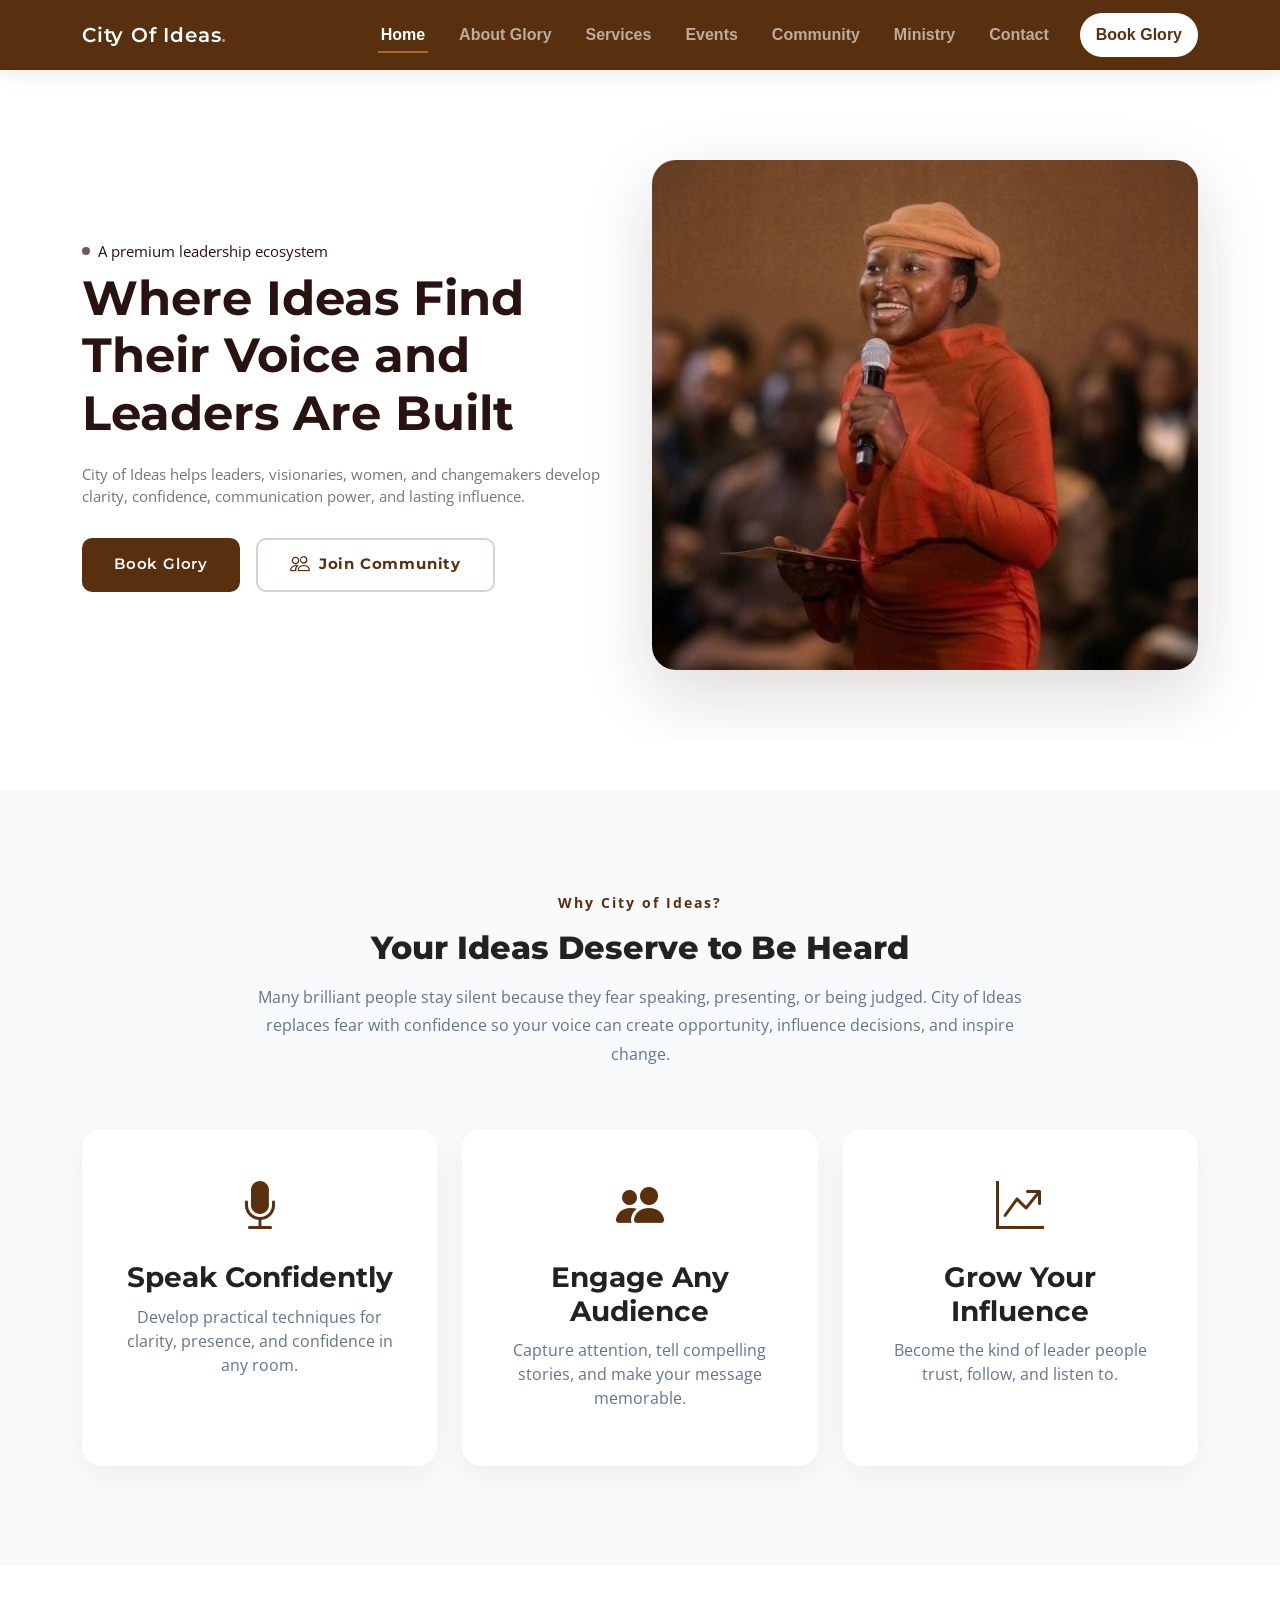
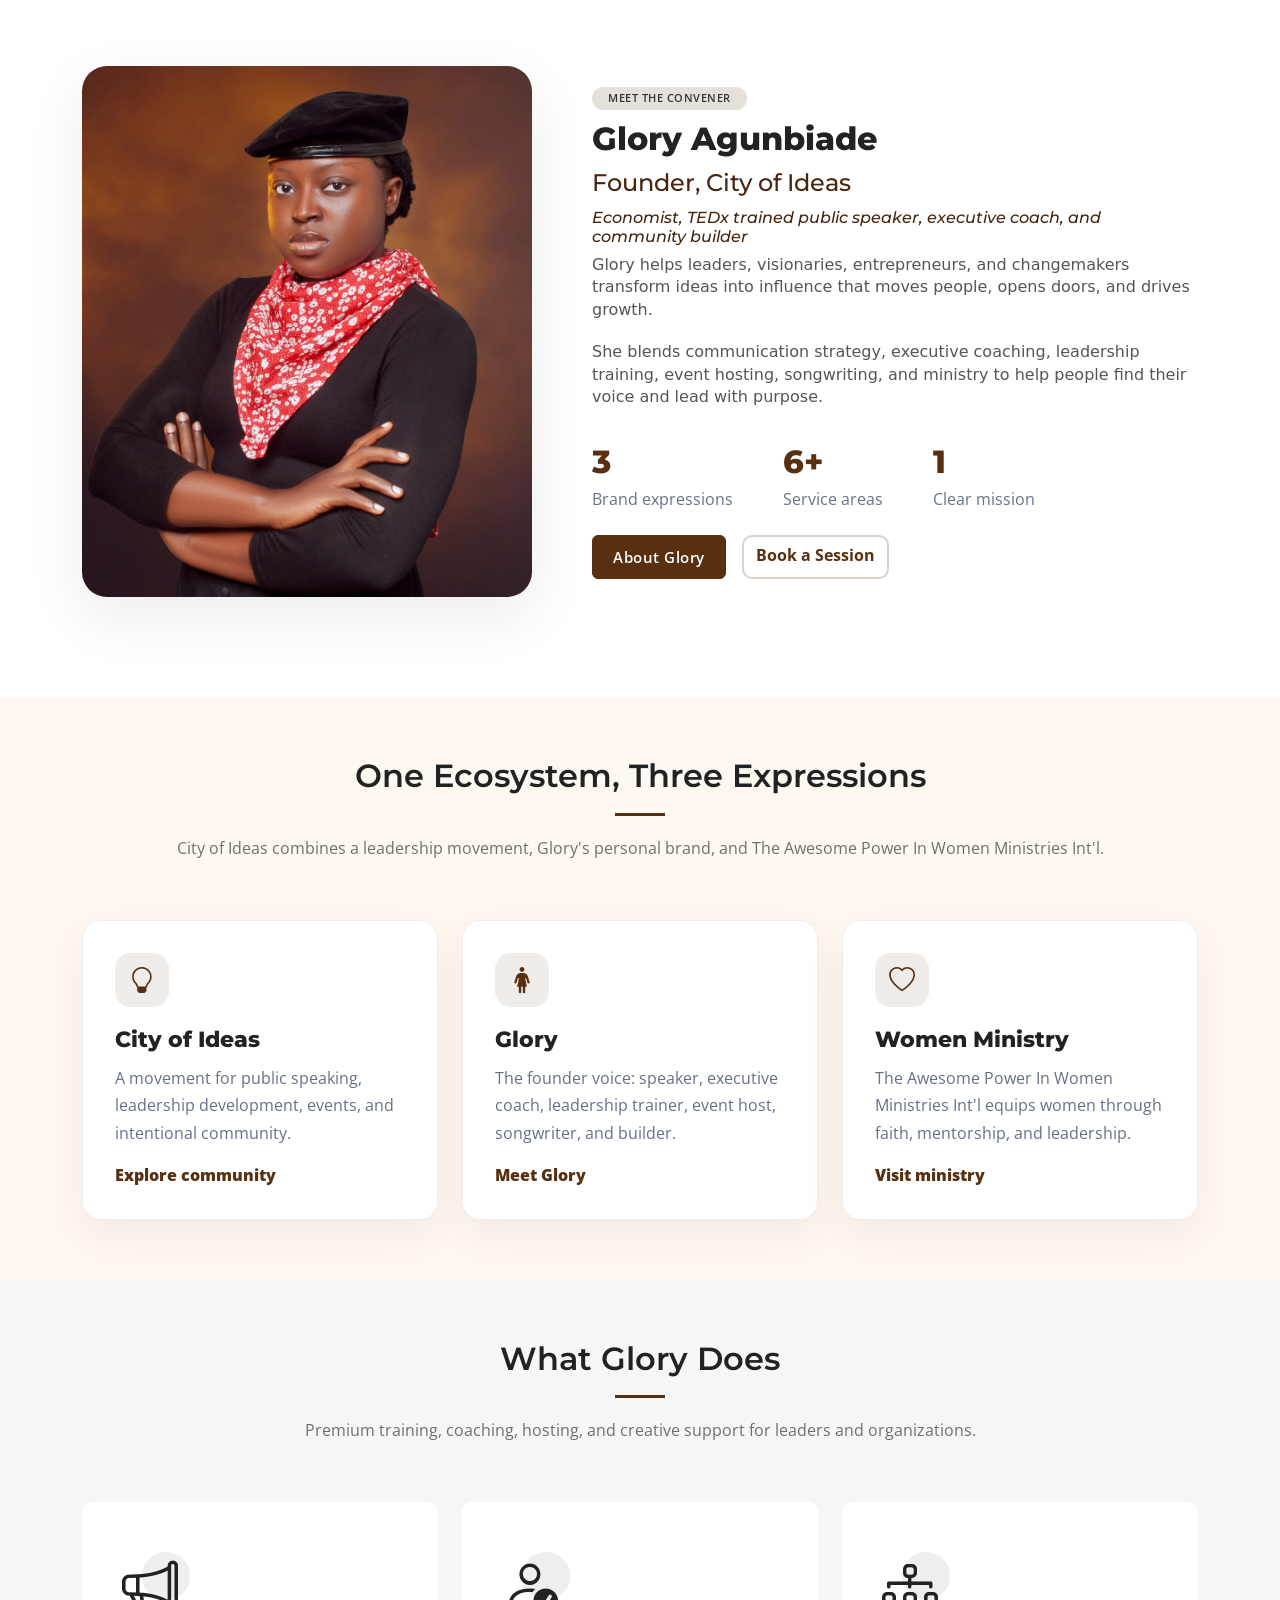
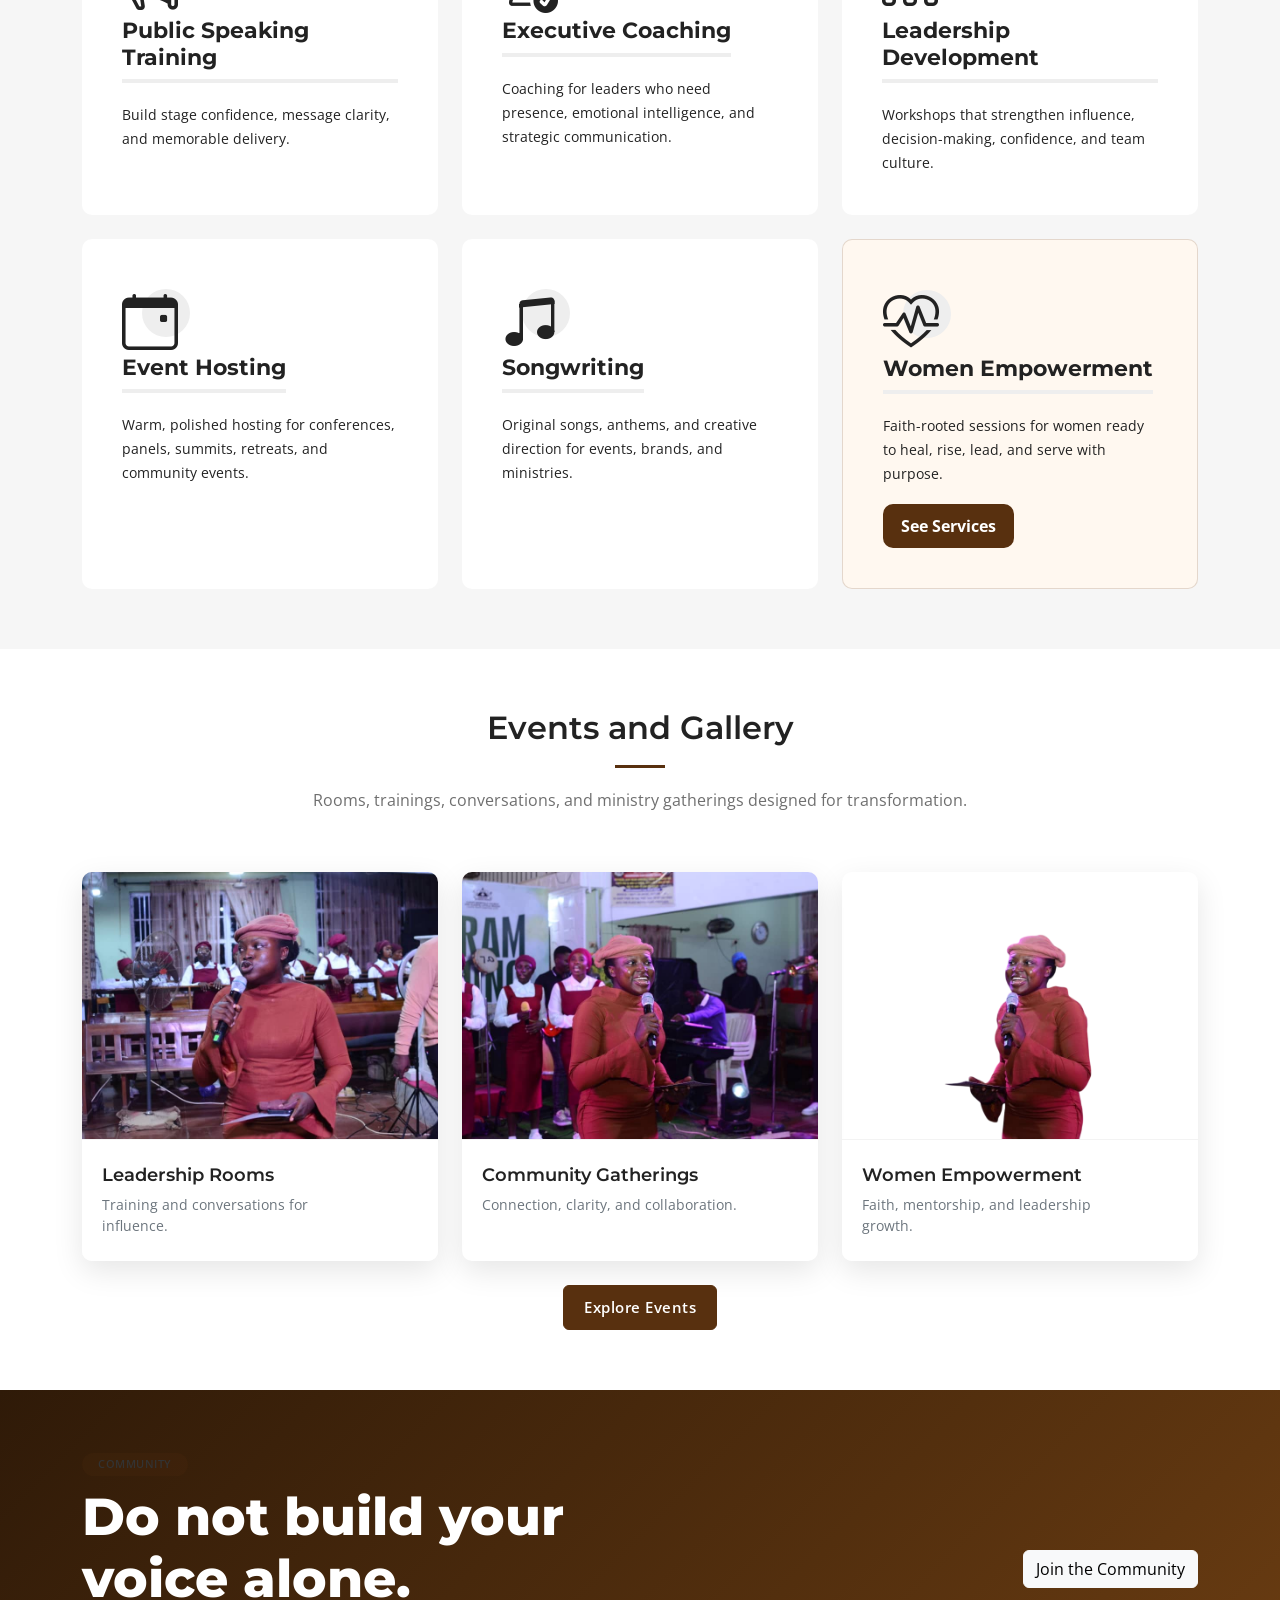
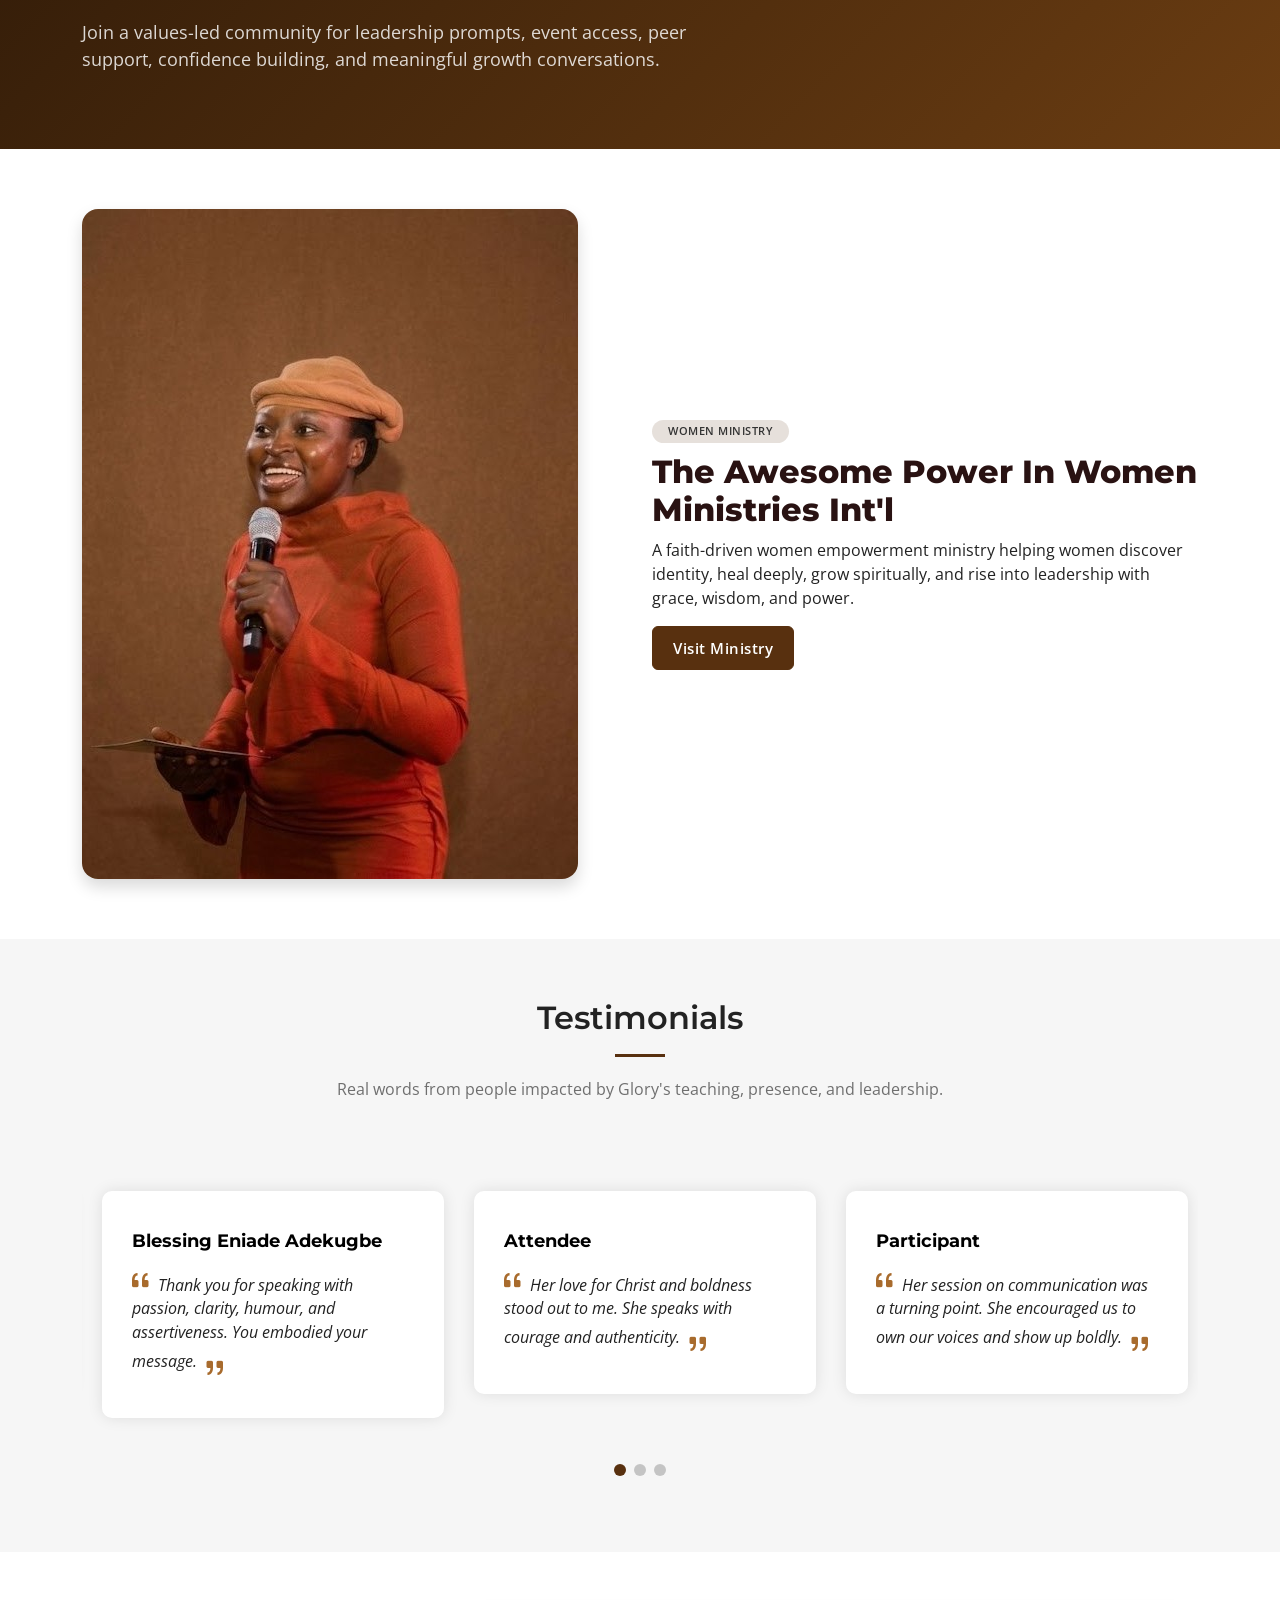
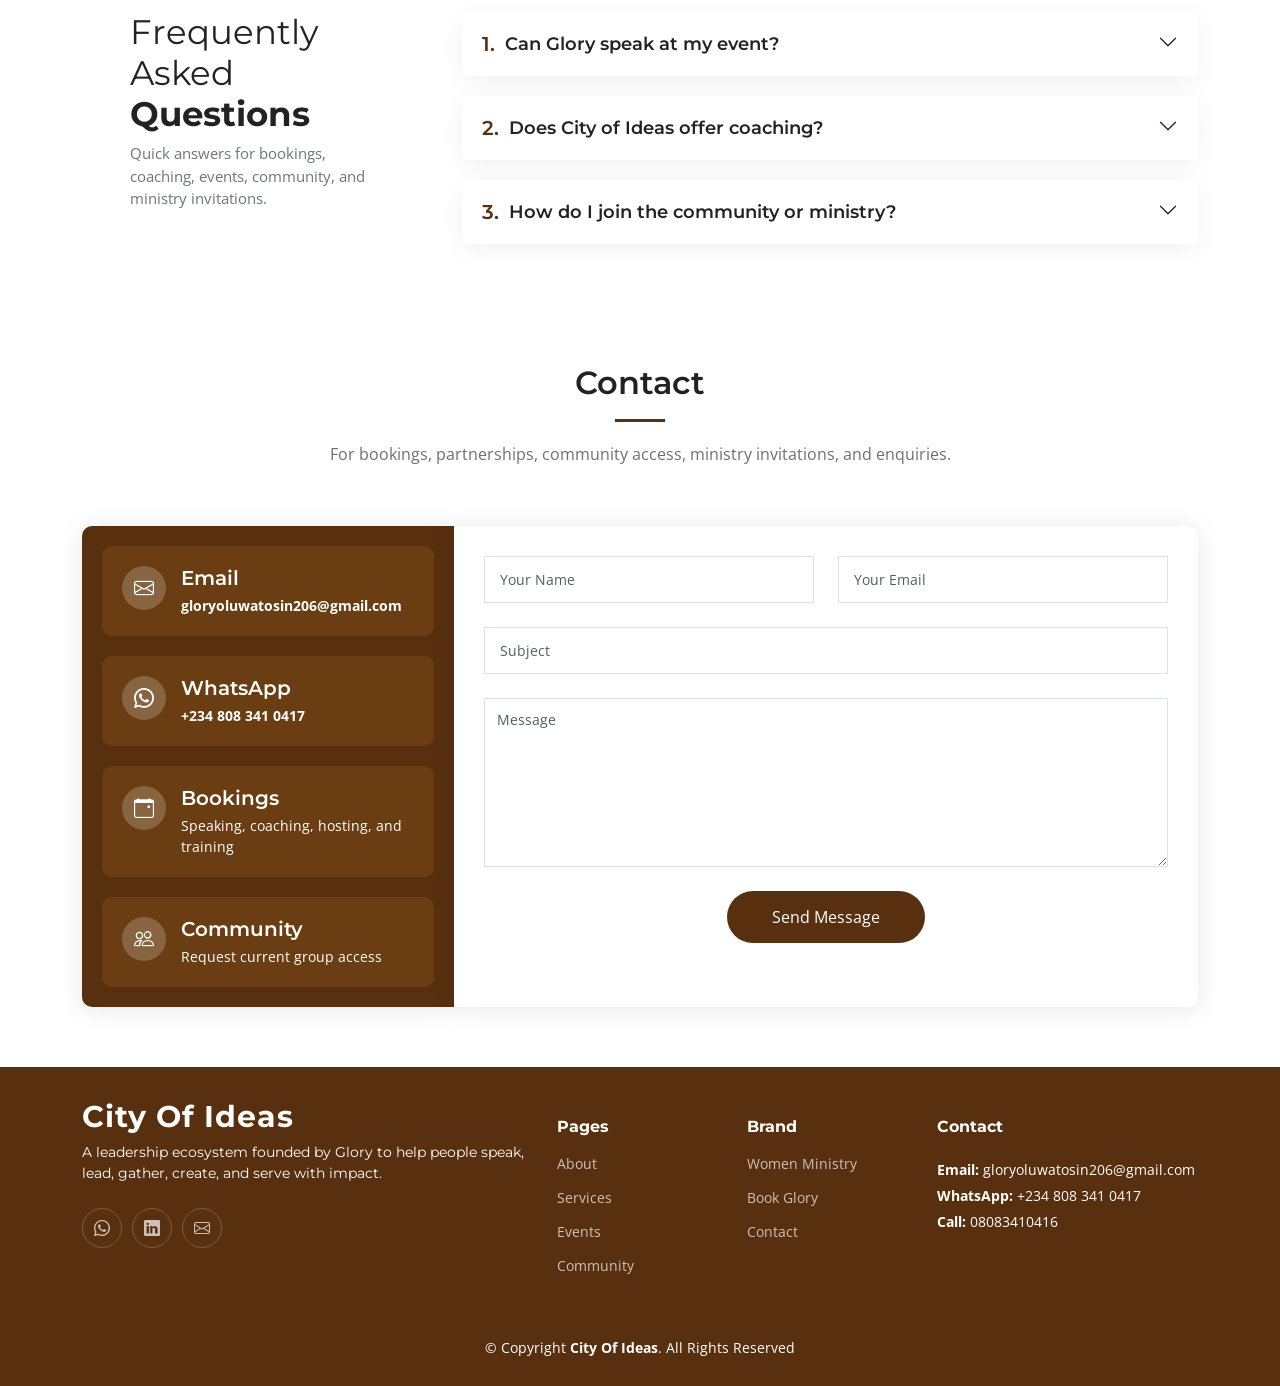
==== commit 7a3a3a4d: "work" ====
--- a/index.html
+++ b/index.html
@@ -1,231 +1,783 @@
-<!DOCTYPE html>
+<!doctype html>
 <html lang="en">
-
-<head>
-  <meta charset="utf-8">
-  <meta content="width=device-width, initial-scale=1.0" name="viewport">
-  <title>City of Ideas | Leadership, Voice, and Impact</title>
-  <meta content="City of Ideas is a premium leadership ecosystem founded by Glory for public speaking, executive coaching, events, community, and women empowerment ministry." name="description">
-  <meta content="City of Ideas, Glory, leadership, public speaking, executive coaching, women ministry" name="keywords">
-  <link href="assets/img/favicon.png" rel="icon">
-  <link href="assets/img/apple-touch-icon.png" rel="apple-touch-icon">
-  <link rel="preconnect" href="https://fonts.googleapis.com">
-  <link rel="preconnect" href="https://fonts.gstatic.com" crossorigin>
-  <link href="https://fonts.googleapis.com/css2?family=Open+Sans:ital,wght@0,300;0,400;0,500;0,600;0,700;1,300;1,400;1,600;1,700&family=Montserrat:ital,wght@0,300;0,400;0,500;0,600;0,700;1,300;1,400;1,500;1,600;1,700&family=Raleway:ital,wght@0,300;0,400;0,500;0,700&display=swap" rel="stylesheet">
-  <link href="assets/vendor/bootstrap/css/bootstrap.min.css" rel="stylesheet">
-  <link href="assets/vendor/bootstrap-icons/bootstrap-icons.css" rel="stylesheet">
-  <link href="assets/vendor/aos/aos.css" rel="stylesheet">
-  <link href="assets/vendor/glightbox/css/glightbox.min.css" rel="stylesheet">
-  <link href="assets/vendor/swiper/swiper-bundle.min.css" rel="stylesheet">
-  <link href="assets/css/main.css" rel="stylesheet">
-</head>
-
-<body>
-  <header id="header" class="header d-flex align-items-center">
-    <div class="container-fluid container-xl d-flex align-items-center justify-content-between">
-      <a href="index.html" class="logo d-flex align-items-center"><h1>City Of Ideas<span>.</span></h1></a>
-      <nav id="navbar" class="navbar">
-        <ul>
-          <li><a href="index.html" class="active">Home</a></li>
-          <li><a href="about.html">About Glory</a></li>
-          <li><a href="services.html">Services</a></li>
-          <li><a href="events.html">Events</a></li>
-          <li><a href="community.html">Community</a></li>
-          <li><a href="ministry.html">Ministry</a></li>
-          <li><a href="contact.html">Contact</a></li>
-          <li><a class="nav-cta" href="book.html">Book Glory</a></li>
-        </ul>
-      </nav>
-      <i class="mobile-nav-toggle mobile-nav-show bi bi-list"></i>
-      <i class="mobile-nav-toggle mobile-nav-hide d-none bi bi-x"></i>
-    </div>
-  </header>
-
-  <section id="hero" class="hero city-hero">
-    <div class="container position-relative">
-      <div class="row gy-5 align-items-center" data-aos="fade-in">
-        <div class="col-lg-6 order-2 order-lg-1 d-flex flex-column justify-content-center text-center text-lg-start">
-          <div class="tagline">A premium leadership ecosystem</div>
-          <h2><span>Where Ideas Find Their Voice and Leaders Are Built</span></h2>
-          <p>City of Ideas helps leaders, visionaries, women, and changemakers develop clarity, confidence, communication power, and lasting influence.</p>
-          <div class="d-flex justify-content-center justify-content-lg-start flex-wrap gap-3">
-            <a href="book.html" class="btn btn-primary">Book Glory</a>
-            <a href="community.html" class="btn btn-outline"><i class="bi bi-people"></i> Join Community</a>
-          </div>
-        </div>
-        <div class="col-lg-6 order-1 order-lg-2">
-          <img src="assets/img/f.jpg" class="img-fluid hero-img" alt="Glory, founder of City of Ideas" data-aos="zoom-out" data-aos-delay="100">
-        </div>
+  <head>
+    <meta charset="utf-8" />
+    <meta content="width=device-width, initial-scale=1.0" name="viewport" />
+    <title>City of Ideas | Leadership, Voice, and Impact</title>
+    <meta
+      content="City of Ideas is a premium leadership ecosystem founded by Glory for public speaking, executive coaching, events, community, and women empowerment ministry."
+      name="description"
+    />
+    <meta
+      content="City of Ideas, Glory, leadership, public speaking, executive coaching, women ministry"
+      name="keywords"
+    />
+    <link href="assets/img/favicon.png" rel="icon" />
+    <link href="assets/img/apple-touch-icon.png" rel="apple-touch-icon" />
+    <link rel="preconnect" href="https://fonts.googleapis.com" />
+    <link rel="preconnect" href="https://fonts.gstatic.com" crossorigin />
+    <link
+      href="https://fonts.googleapis.com/css2?family=Open+Sans:ital,wght@0,300;0,400;0,500;0,600;0,700;1,300;1,400;1,600;1,700&family=Montserrat:ital,wght@0,300;0,400;0,500;0,600;0,700;1,300;1,400;1,500;1,600;1,700&family=Raleway:ital,wght@0,300;0,400;0,500;0,700&display=swap"
+      rel="stylesheet"
+    />
+    <link
+      href="assets/vendor/bootstrap/css/bootstrap.min.css"
+      rel="stylesheet"
+    />
+    <link
+      href="assets/vendor/bootstrap-icons/bootstrap-icons.css"
+      rel="stylesheet"
+    />
+    <link href="assets/vendor/aos/aos.css" rel="stylesheet" />
+    <link
+      href="assets/vendor/glightbox/css/glightbox.min.css"
+      rel="stylesheet"
+    />
+    <link href="assets/vendor/swiper/swiper-bundle.min.css" rel="stylesheet" />
+    <link href="assets/css/main.css" rel="stylesheet" />
+  </head>
+
+  <body>
+    <header id="header" class="header d-flex align-items-center">
+      <div
+        class="container-fluid container-xl d-flex align-items-center justify-content-between"
+      >
+        <a href="index.html" class="logo d-flex align-items-center"
+          ><h1>City Of Ideas<span>.</span></h1></a
+        >
+        <nav id="navbar" class="navbar">
+          <ul>
+            <li><a href="index.html" class="active">Home</a></li>
+            <li><a href="about.html">About Glory</a></li>
+            <li><a href="services.html">Services</a></li>
+            <li><a href="events.html">Events</a></li>
+            <li><a href="community.html">Community</a></li>
+            <li><a href="ministry.html">Ministry</a></li>
+            <li><a href="contact.html">Contact</a></li>
+            <li><a class="nav-cta" href="book.html">Book Glory</a></li>
+          </ul>
+        </nav>
+        <i class="mobile-nav-toggle mobile-nav-show bi bi-list"></i>
+        <i class="mobile-nav-toggle mobile-nav-hide d-none bi bi-x"></i>
       </div>
-    </div>
-  </section>
-
-  <main id="main">
-    <section id="ecosystem" class="ecosystem section-bg-soft">
-      <div class="container" data-aos="fade-up">
-        <div class="section-header">
-          <h2>One Ecosystem, Three Expressions</h2>
-          <p>City of Ideas combines a leadership movement, Glory's personal brand, and The Awesome Power In Women Ministries Int'l.</p>
-        </div>
-        <div class="row gy-4">
-          <div class="col-lg-4 col-md-6"><div class="feature-card h-100"><i class="bi bi-lightbulb"></i><h3>City of Ideas</h3><p>A movement for public speaking, leadership development, events, and intentional community.</p><a href="community.html">Explore community</a></div></div>
-          <div class="col-lg-4 col-md-6"><div class="feature-card h-100"><i class="bi bi-person-standing-dress"></i><h3>Glory</h3><p>The founder voice: speaker, executive coach, leadership trainer, event host, songwriter, and builder.</p><a href="about.html">Meet Glory</a></div></div>
-          <div class="col-lg-4 col-md-6"><div class="feature-card h-100"><i class="bi bi-heart"></i><h3>Women Ministry</h3><p>The Awesome Power In Women Ministries Int'l equips women through faith, mentorship, and leadership.</p><a href="ministry.html">Visit ministry</a></div></div>
+    </header>
+
+    <section id="hero" class="hero city-hero">
+      <div class="container position-relative">
+        <div class="row gy-5 align-items-center" data-aos="fade-in">
+          <div
+            class="col-lg-6 order-2 order-lg-1 d-flex flex-column justify-content-center text-center text-lg-start"
+          >
+            <div class="tagline">A premium leadership ecosystem</div>
+            <h2>
+              <span>Where Ideas Find Their Voice and Leaders Are Built</span>
+            </h2>
+            <p>
+              City of Ideas helps leaders, visionaries, women, and changemakers
+              develop clarity, confidence, communication power, and lasting
+              influence.
+            </p>
+            <div
+              class="d-flex justify-content-center justify-content-lg-start flex-wrap gap-3"
+            >
+              <a href="book.html" class="btn btn-primary">Book Glory</a>
+              <a href="community.html" class="btn btn-outline"
+                ><i class="bi bi-people"></i> Join Community</a
+              >
+            </div>
+          </div>
+          <div class="col-lg-6 order-2 order-lg-2">
+            <img
+              src="assets/img/f.jpg"
+              class="img-fluid hero-img"
+              alt="Glory, founder of City of Ideas"
+              data-aos="zoom-out"
+              data-aos-delay="100"
+            />
+          </div>
         </div>
       </div>
     </section>
 
-    <section id="about" class="about-section">
+ 
+
+      <section id="about" class="about-section">
+        <div class="container">
+          <div class="section-title">
+            <span>Why City of Ideas?</span>
+            <h2>Your Ideas Deserve to Be Heard</h2>
+            <p>
+              Many brilliant people stay silent because they fear speaking,
+              presenting, or being judged. City of Ideas replaces fear with
+              confidence so your voice can create opportunity, influence
+              decisions, and inspire change.
+            </p>
+          </div>
+          <div class="about-grid">
+            <div class="about-card">
+              <i class="bi bi-mic-fill"></i>
+              <h3>Speak Confidently</h3>
+              <p>
+                Develop practical techniques for clarity, presence, and
+                confidence in any room.
+              </p>
+            </div>
+            <div class="about-card">
+              <i class="bi bi-people-fill"></i>
+              <h3>Engage Any Audience</h3>
+              <p>
+                Capture attention, tell compelling stories, and make your
+                message memorable.
+              </p>
+            </div>
+            <div class="about-card">
+              <i class="bi bi-graph-up-arrow"></i>
+              <h3>Grow Your Influence</h3>
+              <p>
+                Become the kind of leader people trust, follow, and listen to.
+              </p>
+            </div>
+          </div>
+        </div>
+      </section>
+
+      <section id="founder" class="founder-section">
+        <div class="container">
+          <div class="founder-wrapper">
+            <div class="founder-image" data-aos="fade-right">
+              <img
+                src="assets/img/about.jpeg"
+                alt="Glory Agunbiade, founder of City of Ideas"
+              />
+            </div>
+            <div class="founder-content" data-aos="fade-left">
+              <span class="founder-tag">Meet the Convener</span>
+              <h2>Glory Agunbiade</h2>
+              <h4>Founder, City of Ideas</h4>
+              <h5 class="about-tag">
+                Economist, TEDx trained public speaker, executive coach, and
+                community builder
+              </h5>
+              <p>
+                Glory helps leaders, visionaries, entrepreneurs, and
+                changemakers transform ideas into influence that moves people,
+                opens doors, and drives growth.
+              </p>
+              <p>
+                She blends communication strategy, executive coaching,
+                leadership training, event hosting, songwriting, and ministry to
+                help people find their voice and lead with purpose.
+              </p>
+              <div class="founder-stats">
+                <div>
+                  <h3>3</h3>
+                  <span>Brand expressions</span>
+                </div>
+                <div>
+                  <h3>6+</h3>
+                  <span>Service areas</span>
+                </div>
+                <div>
+                  <h3>1</h3>
+                  <span>Clear mission</span>
+                </div>
+              </div>
+              <div class="mt-4 d-flex gap-3 flex-wrap">
+                <a href="about.html" class="btn btn-contact">About Glory</a
+                ><a href="book.html" class="btn btn-outline-dark"
+                  >Book a Session</a
+                >
+              </div>
+            </div>
+          </div>
+        </div>
+      </section>
+   <main id="main">
+      <section id="ecosystem" class="ecosystem section-bg-soft">
+        <div class="container" data-aos="fade-up">
+          <div class="section-header">
+            <h2>One Ecosystem, Three Expressions</h2>
+            <p>
+              City of Ideas combines a leadership movement, Glory's personal
+              brand, and The Awesome Power In Women Ministries Int'l.
+            </p>
+          </div>
+          <div class="row gy-4">
+            <div class="col-lg-4 col-md-6">
+              <div class="feature-card h-100">
+                <i class="bi bi-lightbulb"></i>
+                <h3>City of Ideas</h3>
+                <p>
+                  A movement for public speaking, leadership development,
+                  events, and intentional community.
+                </p>
+                <a href="community.html">Explore community</a>
+              </div>
+            </div>
+            <div class="col-lg-4 col-md-6">
+              <div class="feature-card h-100">
+                <i class="bi bi-person-standing-dress"></i>
+                <h3>Glory</h3>
+                <p>
+                  The founder voice: speaker, executive coach, leadership
+                  trainer, event host, songwriter, and builder.
+                </p>
+                <a href="about.html">Meet Glory</a>
+              </div>
+            </div>
+            <div class="col-lg-4 col-md-6">
+              <div class="feature-card h-100">
+                <i class="bi bi-heart"></i>
+                <h3>Women Ministry</h3>
+                <p>
+                  The Awesome Power In Women Ministries Int'l equips women
+                  through faith, mentorship, and leadership.
+                </p>
+                <a href="ministry.html">Visit ministry</a>
+              </div>
+            </div>
+          </div>
+        </div>
+      </section>
+      <section id="services" class="services sections-bg">
+        <div class="container" data-aos="fade-up">
+          <div class="section-header">
+            <h2>What Glory Does</h2>
+            <p>
+              Premium training, coaching, hosting, and creative support for
+              leaders and organizations.
+            </p>
+          </div>
+          <div class="row gy-4">
+            <div class="col-lg-4 col-md-6">
+              <div class="service-item">
+                <div class="icon"><i class="bi bi-megaphone"></i></div>
+                <h3>Public Speaking Training</h3>
+                <p>
+                  Build stage confidence, message clarity, and memorable
+                  delivery.
+                </p>
+              </div>
+            </div>
+            <div class="col-lg-4 col-md-6">
+              <div class="service-item">
+                <div class="icon"><i class="bi bi-person-check"></i></div>
+                <h3>Executive Coaching</h3>
+                <p>
+                  Coaching for leaders who need presence, emotional
+                  intelligence, and strategic communication.
+                </p>
+              </div>
+            </div>
+            <div class="col-lg-4 col-md-6">
+              <div class="service-item">
+                <div class="icon"><i class="bi bi-diagram-3"></i></div>
+                <h3>Leadership Development</h3>
+                <p>
+                  Workshops that strengthen influence, decision-making,
+                  confidence, and team culture.
+                </p>
+              </div>
+            </div>
+            <div class="col-lg-4 col-md-6">
+              <div class="service-item">
+                <div class="icon"><i class="bi bi-calendar-event"></i></div>
+                <h3>Event Hosting</h3>
+                <p>
+                  Warm, polished hosting for conferences, panels, summits,
+                  retreats, and community events.
+                </p>
+              </div>
+            </div>
+            <div class="col-lg-4 col-md-6">
+              <div class="service-item">
+                <div class="icon"><i class="bi bi-music-note-beamed"></i></div>
+                <h3>Songwriting</h3>
+                <p>
+                  Original songs, anthems, and creative direction for events,
+                  brands, and ministries.
+                </p>
+              </div>
+            </div>
+            <div class="col-lg-4 col-md-6">
+              <div class="service-item highlight">
+                <div class="icon"><i class="bi bi-heart-pulse"></i></div>
+                <h3>Women Empowerment</h3>
+                <p>
+                  Faith-rooted sessions for women ready to heal, rise, lead, and
+                  serve with purpose.
+                </p>
+                <a href="services.html" class="btn-service">See Services</a>
+              </div>
+            </div>
+          </div>
+        </div>
+      </section>
+
+      <section id="events-preview" class="portfolio">
+        <div class="container" data-aos="fade-up">
+          <div class="section-header">
+            <h2>Events and Gallery</h2>
+            <p>
+              Rooms, trainings, conversations, and ministry gatherings designed
+              for transformation.
+            </p>
+          </div>
+          <div class="row gy-4 portfolio-container">
+            <div class="col-xl-4 col-md-6 portfolio-item">
+              <div class="portfolio-wrap">
+                <a
+                  href="assets/img/hero1.jpeg"
+                  data-gallery="city-gallery"
+                  class="glightbox"
+                  ><img
+                    src="assets/img/hero1.jpeg"
+                    class="img-fluid"
+                    alt="City of Ideas event moment"
+                /></a>
+                <div class="portfolio-info">
+                  <h4>Leadership Rooms</h4>
+                  <p>Training and conversations for influence.</p>
+                </div>
+              </div>
+            </div>
+            <div class="col-xl-4 col-md-6 portfolio-item">
+              <div class="portfolio-wrap">
+                <a
+                  href="assets/img/hero2.jpeg"
+                  data-gallery="city-gallery"
+                  class="glightbox"
+                  ><img
+                    src="assets/img/hero2.jpeg"
+                    class="img-fluid"
+                    alt="City of Ideas gathering"
+                /></a>
+                <div class="portfolio-info">
+                  <h4>Community Gatherings</h4>
+                  <p>Connection, clarity, and collaboration.</p>
+                </div>
+              </div>
+            </div>
+            <div class="col-xl-4 col-md-6 portfolio-item">
+              <div class="portfolio-wrap">
+                <a
+                  href="assets/img/hero10.png"
+                  data-gallery="city-gallery"
+                  class="glightbox"
+                  ><img
+                    src="assets/img/hero10.png"
+                    class="img-fluid"
+                    alt="Women empowerment gathering"
+                /></a>
+                <div class="portfolio-info">
+                  <h4>Women Empowerment</h4>
+                  <p>Faith, mentorship, and leadership growth.</p>
+                </div>
+              </div>
+            </div>
+          </div>
+          <div class="text-center mt-4">
+            <a href="events.html" class="btn btn-contact">Explore Events</a>
+          </div>
+        </div>
+      </section>
+
+      <section id="community" class="community-band">
+        <div class="container" data-aos="fade-up">
+          <div class="row align-items-center gy-4">
+            <div class="col-lg-7">
+              <span class="founder-tag">Community</span>
+              <h2>Do not build your voice alone.</h2>
+              <p>
+                Join a values-led community for leadership prompts, event
+                access, peer support, confidence building, and meaningful growth
+                conversations.
+              </p>
+            </div>
+            <div class="col-lg-5 text-lg-end">
+              <a href="community.html" class="btn btn-light"
+                >Join the Community</a
+              >
+            </div>
+          </div>
+        </div>
+      </section>
+
+      <section id="ministry" class="ministry-preview">
+        <div class="container" data-aos="fade-up">
+          <div class="row gy-4 align-items-center">
+            <div class="col-lg-6">
+              <img
+                src="assets/img/jh.jpg"
+                class="img-fluid rounded-4 shadow"
+                alt="Women empowerment ministry"
+              />
+            </div>
+            <div class="col-lg-6">
+              <span class="founder-tag">Women Ministry</span>
+              <h2>The Awesome Power In Women Ministries Int'l</h2>
+              <p>
+                A faith-driven women empowerment ministry helping women discover
+                identity, heal deeply, grow spiritually, and rise into
+                leadership with grace, wisdom, and power.
+              </p>
+              <a href="ministry.html" class="btn btn-contact">Visit Ministry</a>
+            </div>
+          </div>
+        </div>
+      </section>
+
+      <section id="testimonials" class="testimonials sections-bg">
+        <div class="container" data-aos="fade-up">
+          <div class="section-header">
+            <h2>Testimonials</h2>
+            <p>
+              Real words from people impacted by Glory's teaching, presence, and
+              leadership.
+            </p>
+          </div>
+          <div class="slides-3 swiper" data-aos="fade-up" data-aos-delay="100">
+            <div class="swiper-wrapper">
+              <div class="swiper-slide">
+                <div class="testimonial-wrap">
+                  <div class="testimonial-item">
+                    <h3>Blessing Eniade Adekugbe</h3>
+                    <p>
+                      <i class="bi bi-quote quote-icon-left"></i>Thank you for
+                      speaking with passion, clarity, humour, and assertiveness.
+                      You embodied your message.<i
+                        class="bi bi-quote quote-icon-right"
+                      ></i>
+                    </p>
+                  </div>
+                </div>
+              </div>
+              <div class="swiper-slide">
+                <div class="testimonial-wrap">
+                  <div class="testimonial-item">
+                    <h3>Attendee</h3>
+                    <p>
+                      <i class="bi bi-quote quote-icon-left"></i>Her love for
+                      Christ and boldness stood out to me. She speaks with
+                      courage and authenticity.<i
+                        class="bi bi-quote quote-icon-right"
+                      ></i>
+                    </p>
+                  </div>
+                </div>
+              </div>
+              <div class="swiper-slide">
+                <div class="testimonial-wrap">
+                  <div class="testimonial-item">
+                    <h3>Participant</h3>
+                    <p>
+                      <i class="bi bi-quote quote-icon-left"></i>Her session on
+                      communication was a turning point. She encouraged us to
+                      own our voices and show up boldly.<i
+                        class="bi bi-quote quote-icon-right"
+                      ></i>
+                    </p>
+                  </div>
+                </div>
+              </div>
+            </div>
+            <div class="swiper-pagination"></div>
+          </div>
+        </div>
+      </section>
+
+      <section id="faq" class="faq">
+        <div class="container" data-aos="fade-up">
+          <div class="row gy-4">
+            <div class="col-lg-4">
+              <div class="content px-xl-5">
+                <h3>Frequently Asked <strong>Questions</strong></h3>
+                <p>
+                  Quick answers for bookings, coaching, events, community, and
+                  ministry invitations.
+                </p>
+              </div>
+            </div>
+            <div class="col-lg-8">
+              <div class="accordion accordion-flush" id="faqlist">
+                <div class="accordion-item">
+                  <h3 class="accordion-header">
+                    <button
+                      class="accordion-button collapsed"
+                      type="button"
+                      data-bs-toggle="collapse"
+                      data-bs-target="#faq-content-1"
+                    >
+                      <span class="num">1.</span> Can Glory speak at my event?
+                    </button>
+                  </h3>
+                  <div
+                    id="faq-content-1"
+                    class="accordion-collapse collapse"
+                    data-bs-parent="#faqlist"
+                  >
+                    <div class="accordion-body">
+                      Yes. Use the booking page and include the date, location,
+                      audience, theme, and preferred role.
+                    </div>
+                  </div>
+                </div>
+                <div class="accordion-item">
+                  <h3 class="accordion-header">
+                    <button
+                      class="accordion-button collapsed"
+                      type="button"
+                      data-bs-toggle="collapse"
+                      data-bs-target="#faq-content-2"
+                    >
+                      <span class="num">2.</span> Does City of Ideas offer
+                      coaching?
+                    </button>
+                  </h3>
+                  <div
+                    id="faq-content-2"
+                    class="accordion-collapse collapse"
+                    data-bs-parent="#faqlist"
+                  >
+                    <div class="accordion-body">
+                      Yes. Coaching can support public speaking, executive
+                      presence, communication, leadership, and personal clarity.
+                    </div>
+                  </div>
+                </div>
+                <div class="accordion-item">
+                  <h3 class="accordion-header">
+                    <button
+                      class="accordion-button collapsed"
+                      type="button"
+                      data-bs-toggle="collapse"
+                      data-bs-target="#faq-content-3"
+                    >
+                      <span class="num">3.</span> How do I join the community or
+                      ministry?
+                    </button>
+                  </h3>
+                  <div
+                    id="faq-content-3"
+                    class="accordion-collapse collapse"
+                    data-bs-parent="#faqlist"
+                  >
+                    <div class="accordion-body">
+                      Visit the Community or Ministry page and send a request
+                      through the contact form.
+                    </div>
+                  </div>
+                </div>
+              </div>
+            </div>
+          </div>
+        </div>
+      </section>
+
+      <section id="contact" class="contact">
+        <div class="container" data-aos="fade-up">
+          <div class="section-header">
+            <h2>Contact</h2>
+            <p>
+              For bookings, partnerships, community access, ministry
+              invitations, and enquiries.
+            </p>
+          </div>
+          <div class="row gx-lg-0 gy-4">
+            <div class="col-lg-4">
+              <div
+                class="info-container d-flex flex-column justify-content-center"
+              >
+                <div class="info-item d-flex">
+                  <i class="bi bi-envelope flex-shrink-0"></i>
+                  <div>
+                    <h4>Email</h4>
+                    <p>
+                      <a href="mailto:gloryoluwatosin206@gmail.com"
+                        >gloryoluwatosin206@gmail.com</a
+                      >
+                    </p>
+                  </div>
+                </div>
+                <div class="info-item d-flex">
+                  <i class="bi bi-whatsapp flex-shrink-0"></i>
+                  <div>
+                    <h4>WhatsApp</h4>
+                    <p>
+                      <a
+                        href="https://wa.me/2348083410417?text=Hello%20Glory%2C%20I%20would%20like%20to%20connect"
+                        target="_blank"
+                        rel="noopener"
+                        >+234 808 341 0417</a
+                      >
+                    </p>
+                  </div>
+                </div>
+                <div class="info-item d-flex">
+                  <i class="bi bi-calendar-event flex-shrink-0"></i>
+                  <div>
+                    <h4>Bookings</h4>
+                    <p>Speaking, coaching, hosting, and training</p>
+                  </div>
+                </div>
+                <div class="info-item d-flex">
+                  <i class="bi bi-people flex-shrink-0"></i>
+                  <div>
+                    <h4>Community</h4>
+                    <p>Request current group access</p>
+                  </div>
+                </div>
+              </div>
+            </div>
+            <div class="col-lg-8">
+              <form
+                action="forms/contact.php"
+                method="post"
+                role="form"
+                class="php-email-form"
+              >
+                <div class="row">
+                  <div class="col-md-6 form-group">
+                    <input
+                      type="text"
+                      name="name"
+                      class="form-control"
+                      placeholder="Your Name"
+                      required
+                    />
+                  </div>
+                  <div class="col-md-6 form-group mt-3 mt-md-0">
+                    <input
+                      type="email"
+                      class="form-control"
+                      name="email"
+                      placeholder="Your Email"
+                      required
+                    />
+                  </div>
+                </div>
+                <div class="form-group mt-3">
+                  <input
+                    type="text"
+                    class="form-control"
+                    name="subject"
+                    placeholder="Subject"
+                    required
+                  />
+                </div>
+                <div class="form-group mt-3">
+                  <textarea
+                    class="form-control"
+                    name="message"
+                    rows="7"
+                    placeholder="Message"
+                    required
+                  ></textarea>
+                </div>
+                <div class="my-3">
+                  <div class="loading">Loading</div>
+                  <div class="error-message"></div>
+                  <div class="sent-message">
+                    Your message has been sent. Thank you!
+                  </div>
+                </div>
+                <div class="text-center">
+                  <button type="submit">Send Message</button>
+                </div>
+              </form>
+            </div>
+          </div>
+        </div>
+      </section>
+    </main>
+
+    <footer id="footer" class="footer">
       <div class="container">
-        <div class="section-title">
-          <span>Why City of Ideas?</span>
-          <h2>Your Ideas Deserve to Be Heard</h2>
-          <p>Many brilliant people stay silent because they fear speaking, presenting, or being judged. City of Ideas replaces fear with confidence so your voice can create opportunity, influence decisions, and inspire change.</p>
-        </div>
-        <div class="about-grid">
-          <div class="about-card"><i class="bi bi-mic-fill"></i><h3>Speak Confidently</h3><p>Develop practical techniques for clarity, presence, and confidence in any room.</p></div>
-          <div class="about-card"><i class="bi bi-people-fill"></i><h3>Engage Any Audience</h3><p>Capture attention, tell compelling stories, and make your message memorable.</p></div>
-          <div class="about-card"><i class="bi bi-graph-up-arrow"></i><h3>Grow Your Influence</h3><p>Become the kind of leader people trust, follow, and listen to.</p></div>
+        <div class="row gy-4">
+          <div class="col-lg-5 col-md-12 footer-info">
+            <a href="index.html" class="logo d-flex align-items-center"
+              ><span>City Of Ideas</span></a
+            >
+            <p>
+              A leadership ecosystem founded by Glory to help people speak,
+              lead, gather, create, and serve with impact.
+            </p>
+            <div class="social-links d-flex mt-4">
+              <a
+                href="https://wa.me/2348083410417?text=Hello%20Glory%2C%20I%20would%20like%20to%20connect"
+                target="_blank"
+                rel="noopener"
+                ><i class="bi bi-whatsapp"></i></a
+              ><a
+                href="https://www.linkedin.com/in/glory-agunbiade-a98b3b196?utm_source=share_via&utm_content=profile&utm_medium=member_android"
+                target="_blank"
+                rel="noopener"
+                ><i class="bi bi-linkedin"></i></a
+              ><a href="mailto:gloryoluwatosin206@gmail.com"
+                ><i class="bi bi-envelope"></i
+              ></a>
+            </div>
+          </div>
+          <div class="col-lg-2 col-6 footer-links">
+            <h4>Pages</h4>
+            <ul>
+              <li><a href="about.html">About</a></li>
+              <li><a href="services.html">Services</a></li>
+              <li><a href="events.html">Events</a></li>
+              <li><a href="community.html">Community</a></li>
+            </ul>
+          </div>
+          <div class="col-lg-2 col-6 footer-links">
+            <h4>Brand</h4>
+            <ul>
+              <li><a href="ministry.html">Women Ministry</a></li>
+              <li><a href="book.html">Book Glory</a></li>
+              <li><a href="contact.html">Contact</a></li>
+            </ul>
+          </div>
+          <div
+            class="col-lg-3 col-md-12 footer-contact text-center text-md-start"
+          >
+            <h4>Contact</h4>
+            <p>
+              <strong>Email:</strong> gloryoluwatosin206@gmail.com<br /><strong
+                >WhatsApp:</strong
+              >
+              +234 808 341 0417<br /><strong>Call:</strong> 08083410416
+            </p>
+          </div>
         </div>
       </div>
-    </section>
-
-    <section id="founder" class="founder-section">
-      <div class="container">
-        <div class="founder-wrapper">
-          <div class="founder-image" data-aos="fade-right"><img src="assets/img/about.jpeg" alt="Glory Agunbiade, founder of City of Ideas"></div>
-          <div class="founder-content" data-aos="fade-left">
-            <span class="founder-tag">Meet the Convener</span>
-            <h2>Glory Agunbiade</h2>
-            <h4>Founder, City of Ideas</h4>
-            <h5 class="about-tag">Economist, TEDx trained public speaker, executive coach, and community builder</h5>
-            <p>Glory helps leaders, visionaries, entrepreneurs, and changemakers transform ideas into influence that moves people, opens doors, and drives growth.</p>
-            <p>She blends communication strategy, executive coaching, leadership training, event hosting, songwriting, and ministry to help people find their voice and lead with purpose.</p>
-            <div class="founder-stats">
-              <div><h3>3</h3><span>Brand expressions</span></div>
-              <div><h3>6+</h3><span>Service areas</span></div>
-              <div><h3>1</h3><span>Clear mission</span></div>
-            </div>
-            <div class="mt-4 d-flex gap-3 flex-wrap"><a href="about.html" class="btn btn-contact">About Glory</a><a href="book.html" class="btn btn-outline-dark">Book a Session</a></div>
-          </div>
+      <div class="container mt-4">
+        <div class="copyright">
+          &copy; Copyright <strong><span>City Of Ideas</span></strong
+          >. All Rights Reserved
         </div>
       </div>
-    </section>
-
-    <section id="services" class="services sections-bg">
-      <div class="container" data-aos="fade-up">
-        <div class="section-header"><h2>What Glory Does</h2><p>Premium training, coaching, hosting, and creative support for leaders and organizations.</p></div>
-        <div class="row gy-4">
-          <div class="col-lg-4 col-md-6"><div class="service-item"><div class="icon"><i class="bi bi-megaphone"></i></div><h3>Public Speaking Training</h3><p>Build stage confidence, message clarity, and memorable delivery.</p></div></div>
-          <div class="col-lg-4 col-md-6"><div class="service-item"><div class="icon"><i class="bi bi-person-check"></i></div><h3>Executive Coaching</h3><p>Coaching for leaders who need presence, emotional intelligence, and strategic communication.</p></div></div>
-          <div class="col-lg-4 col-md-6"><div class="service-item"><div class="icon"><i class="bi bi-diagram-3"></i></div><h3>Leadership Development</h3><p>Workshops that strengthen influence, decision-making, confidence, and team culture.</p></div></div>
-          <div class="col-lg-4 col-md-6"><div class="service-item"><div class="icon"><i class="bi bi-calendar-event"></i></div><h3>Event Hosting</h3><p>Warm, polished hosting for conferences, panels, summits, retreats, and community events.</p></div></div>
-          <div class="col-lg-4 col-md-6"><div class="service-item"><div class="icon"><i class="bi bi-music-note-beamed"></i></div><h3>Songwriting</h3><p>Original songs, anthems, and creative direction for events, brands, and ministries.</p></div></div>
-          <div class="col-lg-4 col-md-6"><div class="service-item highlight"><div class="icon"><i class="bi bi-heart-pulse"></i></div><h3>Women Empowerment</h3><p>Faith-rooted sessions for women ready to heal, rise, lead, and serve with purpose.</p><a href="services.html" class="btn-service">See Services</a></div></div>
-        </div>
-      </div>
-    </section>
-
-    <section id="events-preview" class="portfolio">
-      <div class="container" data-aos="fade-up">
-        <div class="section-header"><h2>Events and Gallery</h2><p>Rooms, trainings, conversations, and ministry gatherings designed for transformation.</p></div>
-        <div class="row gy-4 portfolio-container">
-          <div class="col-xl-4 col-md-6 portfolio-item"><div class="portfolio-wrap"><a href="assets/img/hero1.jpeg" data-gallery="city-gallery" class="glightbox"><img src="assets/img/hero1.jpeg" class="img-fluid" alt="City of Ideas event moment"></a><div class="portfolio-info"><h4>Leadership Rooms</h4><p>Training and conversations for influence.</p></div></div></div>
-          <div class="col-xl-4 col-md-6 portfolio-item"><div class="portfolio-wrap"><a href="assets/img/hero2.jpeg" data-gallery="city-gallery" class="glightbox"><img src="assets/img/hero2.jpeg" class="img-fluid" alt="City of Ideas gathering"></a><div class="portfolio-info"><h4>Community Gatherings</h4><p>Connection, clarity, and collaboration.</p></div></div></div>
-          <div class="col-xl-4 col-md-6 portfolio-item"><div class="portfolio-wrap"><a href="assets/img/hero10.png" data-gallery="city-gallery" class="glightbox"><img src="assets/img/hero10.png" class="img-fluid" alt="Women empowerment gathering"></a><div class="portfolio-info"><h4>Women Empowerment</h4><p>Faith, mentorship, and leadership growth.</p></div></div></div>
-        </div>
-        <div class="text-center mt-4"><a href="events.html" class="btn btn-contact">Explore Events</a></div>
-      </div>
-    </section>
-
-    <section id="community" class="community-band">
-      <div class="container" data-aos="fade-up">
-        <div class="row align-items-center gy-4">
-          <div class="col-lg-7"><span class="founder-tag">Community</span><h2>Do not build your voice alone.</h2><p>Join a values-led community for leadership prompts, event access, peer support, confidence building, and meaningful growth conversations.</p></div>
-          <div class="col-lg-5 text-lg-end"><a href="community.html" class="btn btn-light">Join the Community</a></div>
-        </div>
-      </div>
-    </section>
-
-    <section id="ministry" class="ministry-preview">
-      <div class="container" data-aos="fade-up">
-        <div class="row gy-4 align-items-center">
-          <div class="col-lg-6"><img src="assets/img/jh.jpg" class="img-fluid rounded-4 shadow" alt="Women empowerment ministry"></div>
-          <div class="col-lg-6"><span class="founder-tag">Women Ministry</span><h2>The Awesome Power In Women Ministries Int'l</h2><p>A faith-driven women empowerment ministry helping women discover identity, heal deeply, grow spiritually, and rise into leadership with grace, wisdom, and power.</p><a href="ministry.html" class="btn btn-contact">Visit Ministry</a></div>
-        </div>
-      </div>
-    </section>
-
-    <section id="testimonials" class="testimonials sections-bg">
-      <div class="container" data-aos="fade-up">
-        <div class="section-header"><h2>Testimonials</h2><p>Real words from people impacted by Glory's teaching, presence, and leadership.</p></div>
-        <div class="slides-3 swiper" data-aos="fade-up" data-aos-delay="100">
-          <div class="swiper-wrapper">
-            <div class="swiper-slide"><div class="testimonial-wrap"><div class="testimonial-item"><h3>Blessing Eniade Adekugbe</h3><p><i class="bi bi-quote quote-icon-left"></i>Thank you for speaking with passion, clarity, humour, and assertiveness. You embodied your message.<i class="bi bi-quote quote-icon-right"></i></p></div></div></div>
-            <div class="swiper-slide"><div class="testimonial-wrap"><div class="testimonial-item"><h3>Attendee</h3><p><i class="bi bi-quote quote-icon-left"></i>Her love for Christ and boldness stood out to me. She speaks with courage and authenticity.<i class="bi bi-quote quote-icon-right"></i></p></div></div></div>
-            <div class="swiper-slide"><div class="testimonial-wrap"><div class="testimonial-item"><h3>Participant</h3><p><i class="bi bi-quote quote-icon-left"></i>Her session on communication was a turning point. She encouraged us to own our voices and show up boldly.<i class="bi bi-quote quote-icon-right"></i></p></div></div></div>
-          </div>
-          <div class="swiper-pagination"></div>
-        </div>
-      </div>
-    </section>
-
-    <section id="faq" class="faq">
-      <div class="container" data-aos="fade-up">
-        <div class="row gy-4">
-          <div class="col-lg-4"><div class="content px-xl-5"><h3>Frequently Asked <strong>Questions</strong></h3><p>Quick answers for bookings, coaching, events, community, and ministry invitations.</p></div></div>
-          <div class="col-lg-8"><div class="accordion accordion-flush" id="faqlist">
-            <div class="accordion-item"><h3 class="accordion-header"><button class="accordion-button collapsed" type="button" data-bs-toggle="collapse" data-bs-target="#faq-content-1"><span class="num">1.</span> Can Glory speak at my event?</button></h3><div id="faq-content-1" class="accordion-collapse collapse" data-bs-parent="#faqlist"><div class="accordion-body">Yes. Use the booking page and include the date, location, audience, theme, and preferred role.</div></div></div>
-            <div class="accordion-item"><h3 class="accordion-header"><button class="accordion-button collapsed" type="button" data-bs-toggle="collapse" data-bs-target="#faq-content-2"><span class="num">2.</span> Does City of Ideas offer coaching?</button></h3><div id="faq-content-2" class="accordion-collapse collapse" data-bs-parent="#faqlist"><div class="accordion-body">Yes. Coaching can support public speaking, executive presence, communication, leadership, and personal clarity.</div></div></div>
-            <div class="accordion-item"><h3 class="accordion-header"><button class="accordion-button collapsed" type="button" data-bs-toggle="collapse" data-bs-target="#faq-content-3"><span class="num">3.</span> How do I join the community or ministry?</button></h3><div id="faq-content-3" class="accordion-collapse collapse" data-bs-parent="#faqlist"><div class="accordion-body">Visit the Community or Ministry page and send a request through the contact form.</div></div></div>
-          </div></div>
-        </div>
-      </div>
-    </section>
-
-    <section id="contact" class="contact">
-      <div class="container" data-aos="fade-up">
-        <div class="section-header"><h2>Contact</h2><p>For bookings, partnerships, community access, ministry invitations, and enquiries.</p></div>
-        <div class="row gx-lg-0 gy-4">
-          <div class="col-lg-4"><div class="info-container d-flex flex-column justify-content-center">
-            <div class="info-item d-flex"><i class="bi bi-envelope flex-shrink-0"></i><div><h4>Email</h4><p><a href="mailto:gloryoluwatosin206@gmail.com">gloryoluwatosin206@gmail.com</a></p></div></div>
-            <div class="info-item d-flex"><i class="bi bi-whatsapp flex-shrink-0"></i><div><h4>WhatsApp</h4><p><a href="https://wa.me/2348083410417?text=Hello%20Glory%2C%20I%20would%20like%20to%20connect" target="_blank" rel="noopener">+234 808 341 0417</a></p></div></div>
-            <div class="info-item d-flex"><i class="bi bi-calendar-event flex-shrink-0"></i><div><h4>Bookings</h4><p>Speaking, coaching, hosting, and training</p></div></div>
-            <div class="info-item d-flex"><i class="bi bi-people flex-shrink-0"></i><div><h4>Community</h4><p>Request current group access</p></div></div>
-          </div></div>
-          <div class="col-lg-8"><form action="forms/contact.php" method="post" role="form" class="php-email-form">
-            <div class="row"><div class="col-md-6 form-group"><input type="text" name="name" class="form-control" placeholder="Your Name" required></div><div class="col-md-6 form-group mt-3 mt-md-0"><input type="email" class="form-control" name="email" placeholder="Your Email" required></div></div>
-            <div class="form-group mt-3"><input type="text" class="form-control" name="subject" placeholder="Subject" required></div>
-            <div class="form-group mt-3"><textarea class="form-control" name="message" rows="7" placeholder="Message" required></textarea></div>
-            <div class="my-3"><div class="loading">Loading</div><div class="error-message"></div><div class="sent-message">Your message has been sent. Thank you!</div></div>
-            <div class="text-center"><button type="submit">Send Message</button></div>
-          </form></div>
-        </div>
-      </div>
-    </section>
-  </main>
-
-  <footer id="footer" class="footer">
-    <div class="container"><div class="row gy-4">
-      <div class="col-lg-5 col-md-12 footer-info"><a href="index.html" class="logo d-flex align-items-center"><span>City Of Ideas</span></a><p>A leadership ecosystem founded by Glory to help people speak, lead, gather, create, and serve with impact.</p><div class="social-links d-flex mt-4"><a href="https://wa.me/2348083410417?text=Hello%20Glory%2C%20I%20would%20like%20to%20connect" target="_blank" rel="noopener"><i class="bi bi-whatsapp"></i></a><a href="https://www.linkedin.com/in/glory-agunbiade-a98b3b196?utm_source=share_via&utm_content=profile&utm_medium=member_android" target="_blank" rel="noopener"><i class="bi bi-linkedin"></i></a><a href="mailto:gloryoluwatosin206@gmail.com"><i class="bi bi-envelope"></i></a></div></div>
-      <div class="col-lg-2 col-6 footer-links"><h4>Pages</h4><ul><li><a href="about.html">About</a></li><li><a href="services.html">Services</a></li><li><a href="events.html">Events</a></li><li><a href="community.html">Community</a></li></ul></div>
-      <div class="col-lg-2 col-6 footer-links"><h4>Brand</h4><ul><li><a href="ministry.html">Women Ministry</a></li><li><a href="book.html">Book Glory</a></li><li><a href="contact.html">Contact</a></li></ul></div>
-      <div class="col-lg-3 col-md-12 footer-contact text-center text-md-start"><h4>Contact</h4><p><strong>Email:</strong> gloryoluwatosin206@gmail.com<br><strong>WhatsApp:</strong> +234 808 341 0417<br><strong>Call:</strong> 08083410416</p></div>
-    </div></div>
-    <div class="container mt-4"><div class="copyright">&copy; Copyright <strong><span>City Of Ideas</span></strong>. All Rights Reserved</div></div>
-  </footer>
-
-  <a href="https://wa.me/2348083410417?text=Hello%20Glory%2C%20I%20need%20quick%20assistance" class="whatsapp-float" target="_blank" rel="noopener" aria-label="Chat with Glory on WhatsApp"><i class="bi bi-whatsapp"></i></a>
-  <a href="#" class="scroll-top d-flex align-items-center justify-content-center"><i class="bi bi-arrow-up-short"></i></a>
-  <div id="preloader"></div>
-  <script src="assets/vendor/bootstrap/js/bootstrap.bundle.min.js"></script>
-  <script src="assets/vendor/aos/aos.js"></script>
-  <script src="assets/vendor/glightbox/js/glightbox.min.js"></script>
-  <script src="assets/vendor/purecounter/purecounter_vanilla.js"></script>
-  <script src="assets/vendor/swiper/swiper-bundle.min.js"></script>
-  <script src="assets/vendor/isotope-layout/isotope.pkgd.min.js"></script>
-  <script src="assets/vendor/php-email-form/validate.js"></script>
-  <script src="assets/js/main.js"></script>
-</body>
-
+    </footer>
+
+    <a
+      href="https://wa.me/2348083410417?text=Hello%20Glory%2C%20I%20need%20quick%20assistance"
+      class="whatsapp-float"
+      target="_blank"
+      data-show-after-hero="true"
+      rel="noopener"
+      aria-label="Chat with Glory on WhatsApp"
+      ><i class="bi bi-whatsapp"></i
+    ></a>
+    <a
+      href="#"
+      class="scroll-top d-flex align-items-center justify-content-center"
+      ><i class="bi bi-arrow-up-short"></i
+    ></a>
+
+    <script src="assets/vendor/bootstrap/js/bootstrap.bundle.min.js"></script>
+    <script src="assets/vendor/aos/aos.js"></script>
+    <script src="assets/vendor/glightbox/js/glightbox.min.js"></script>
+    <script src="assets/vendor/purecounter/purecounter_vanilla.js"></script>
+    <script src="assets/vendor/swiper/swiper-bundle.min.js"></script>
+    <script src="assets/vendor/isotope-layout/isotope.pkgd.min.js"></script>
+    <script src="assets/vendor/php-email-form/validate.js"></script>
+    <script src="assets/js/main.js"></script>
+  </body>
 </html>
--- a/assets/css/main.css
+++ b/assets/css/main.css
@@ -639,7 +639,7 @@
     opacity: 0.7;
   }
 }
-@media (max-width: 480px) {
+@media (max-width: 680px) {
   .tagline {
     font-size: 13px;
     gap: 6px;
@@ -2614,6 +2614,13 @@
   margin: 0;
 }
 
+
+
+.whatsapp-float.is-visible {
+  opacity: 1;
+  visibility: visible;
+}
+
 .whatsapp-float {
   position: fixed;
   right: 18px;
@@ -2627,6 +2634,8 @@
   display: inline-flex;
   align-items: center;
   justify-content: center;
+  opacity: 0;
+    visibility: hidden;
   box-shadow: 0 12px 30px rgba(41, 18, 18, 0.28);
   animation: whatsappPulse 1.8s infinite;
 }
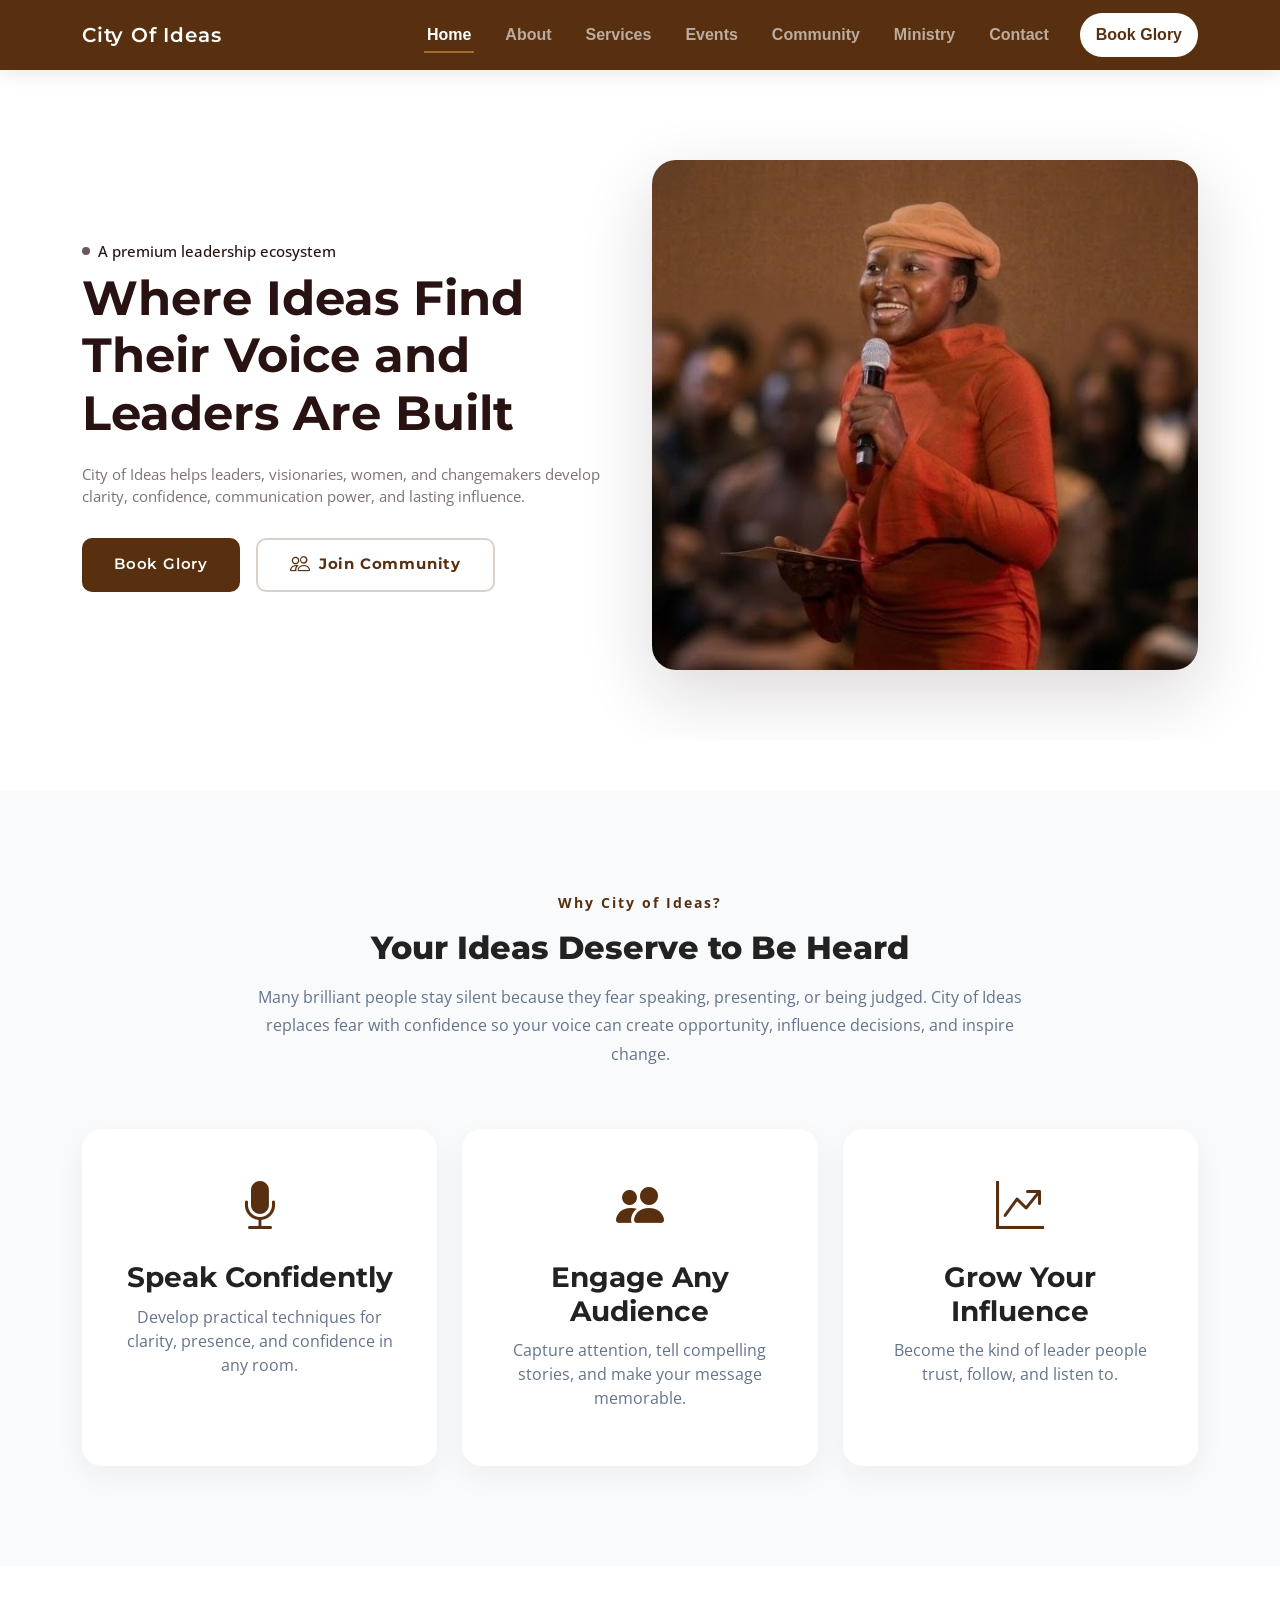
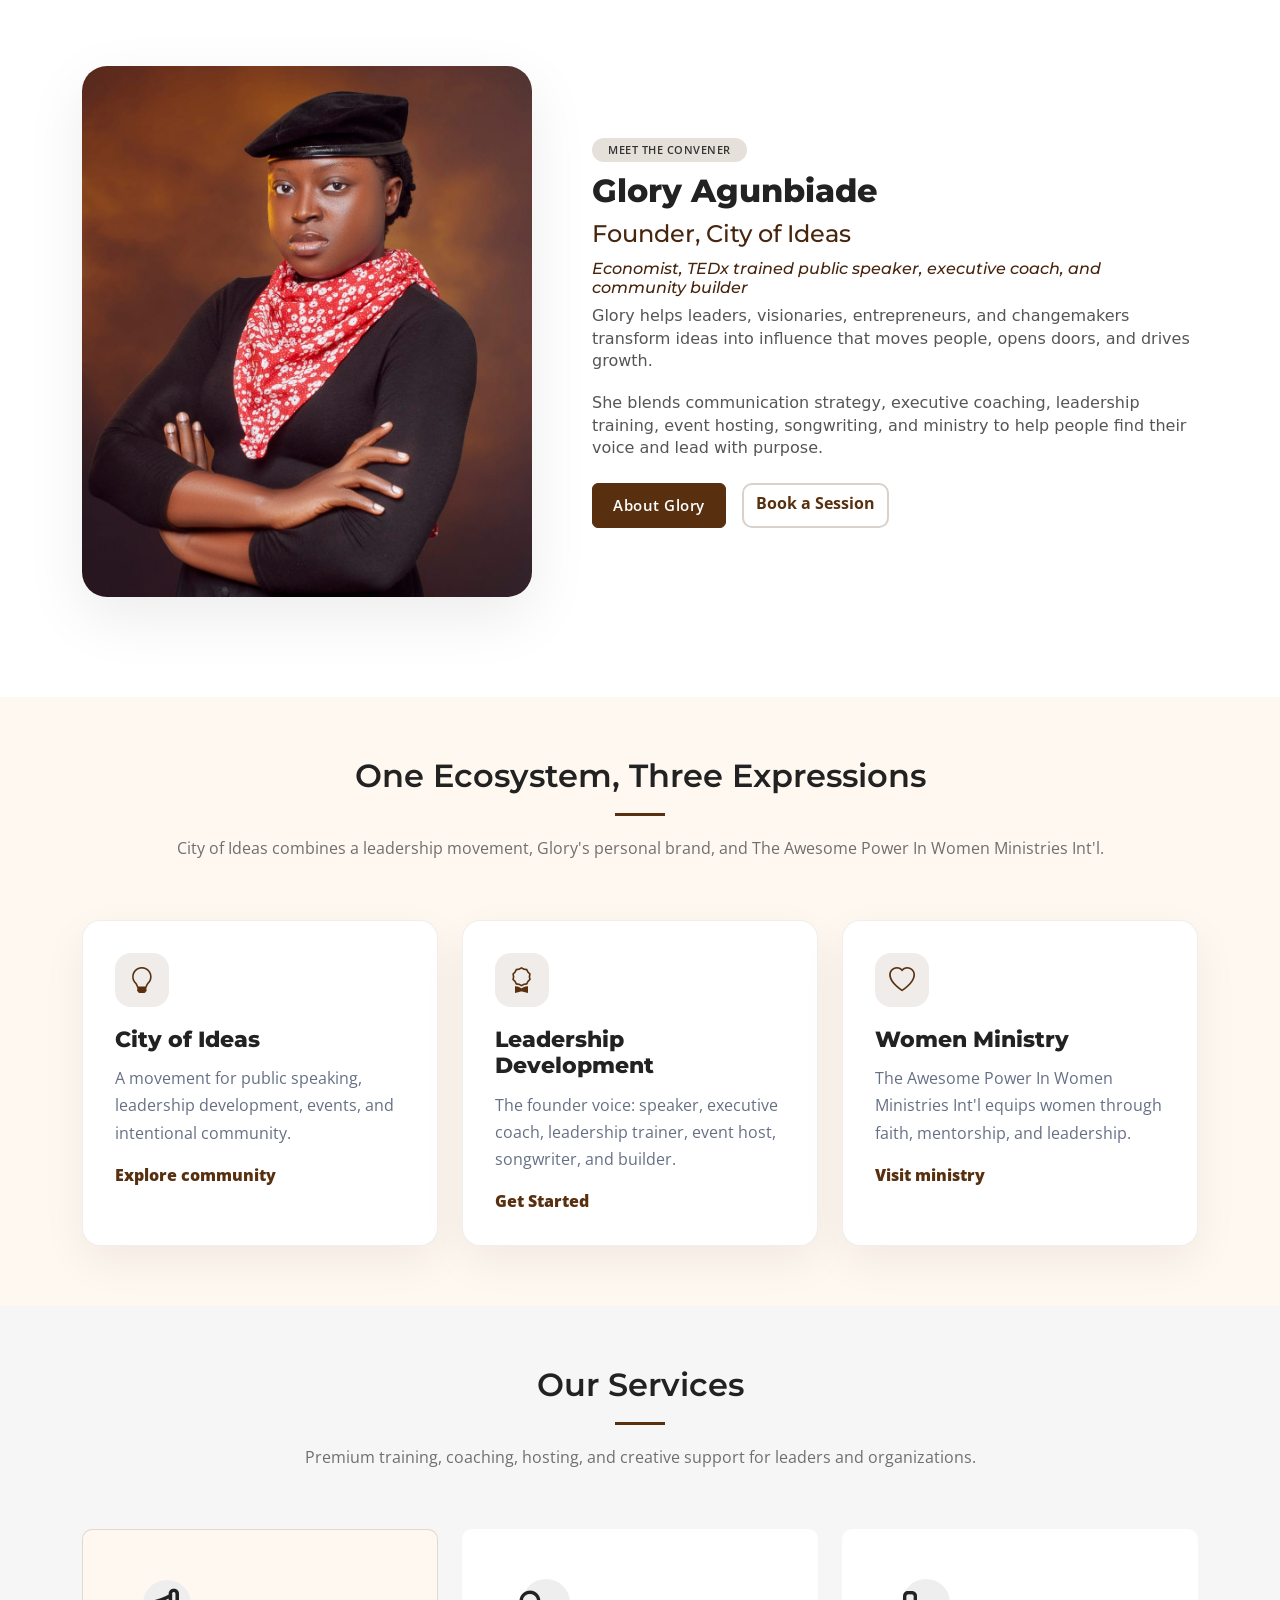
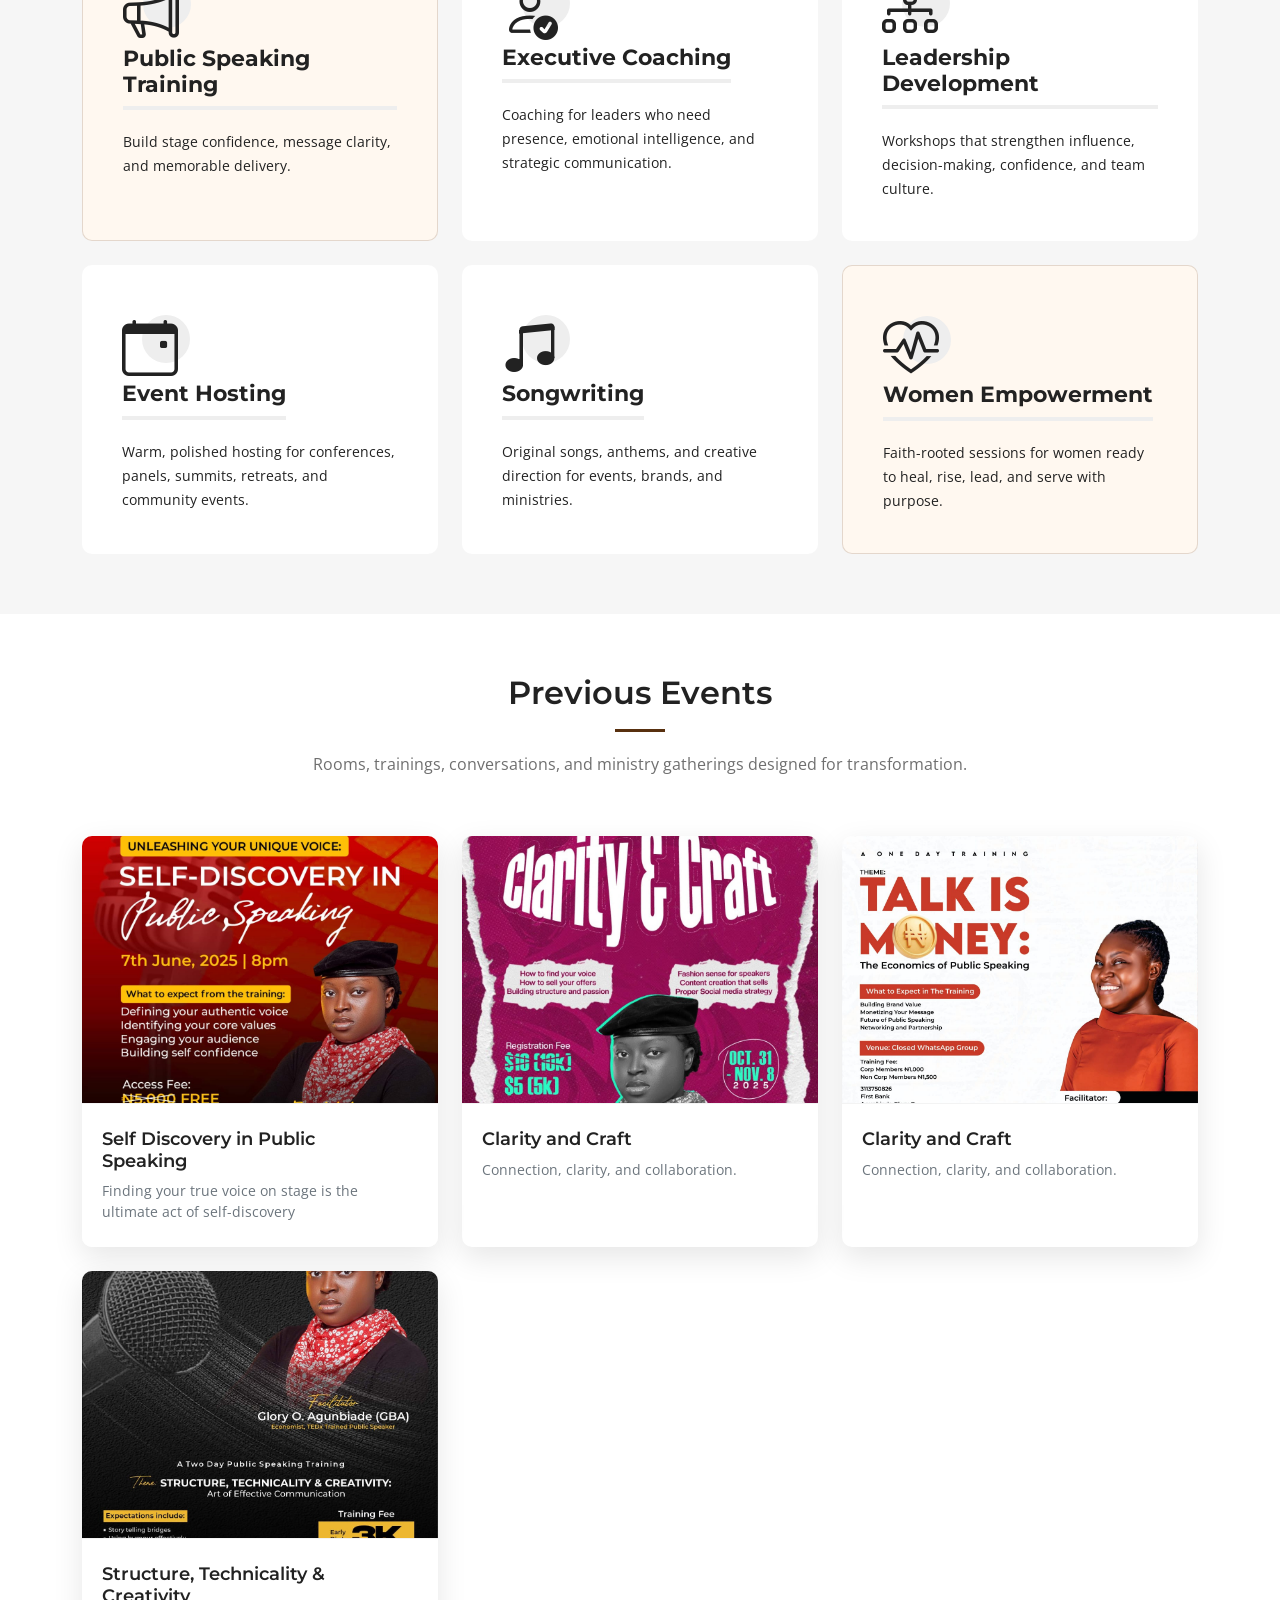
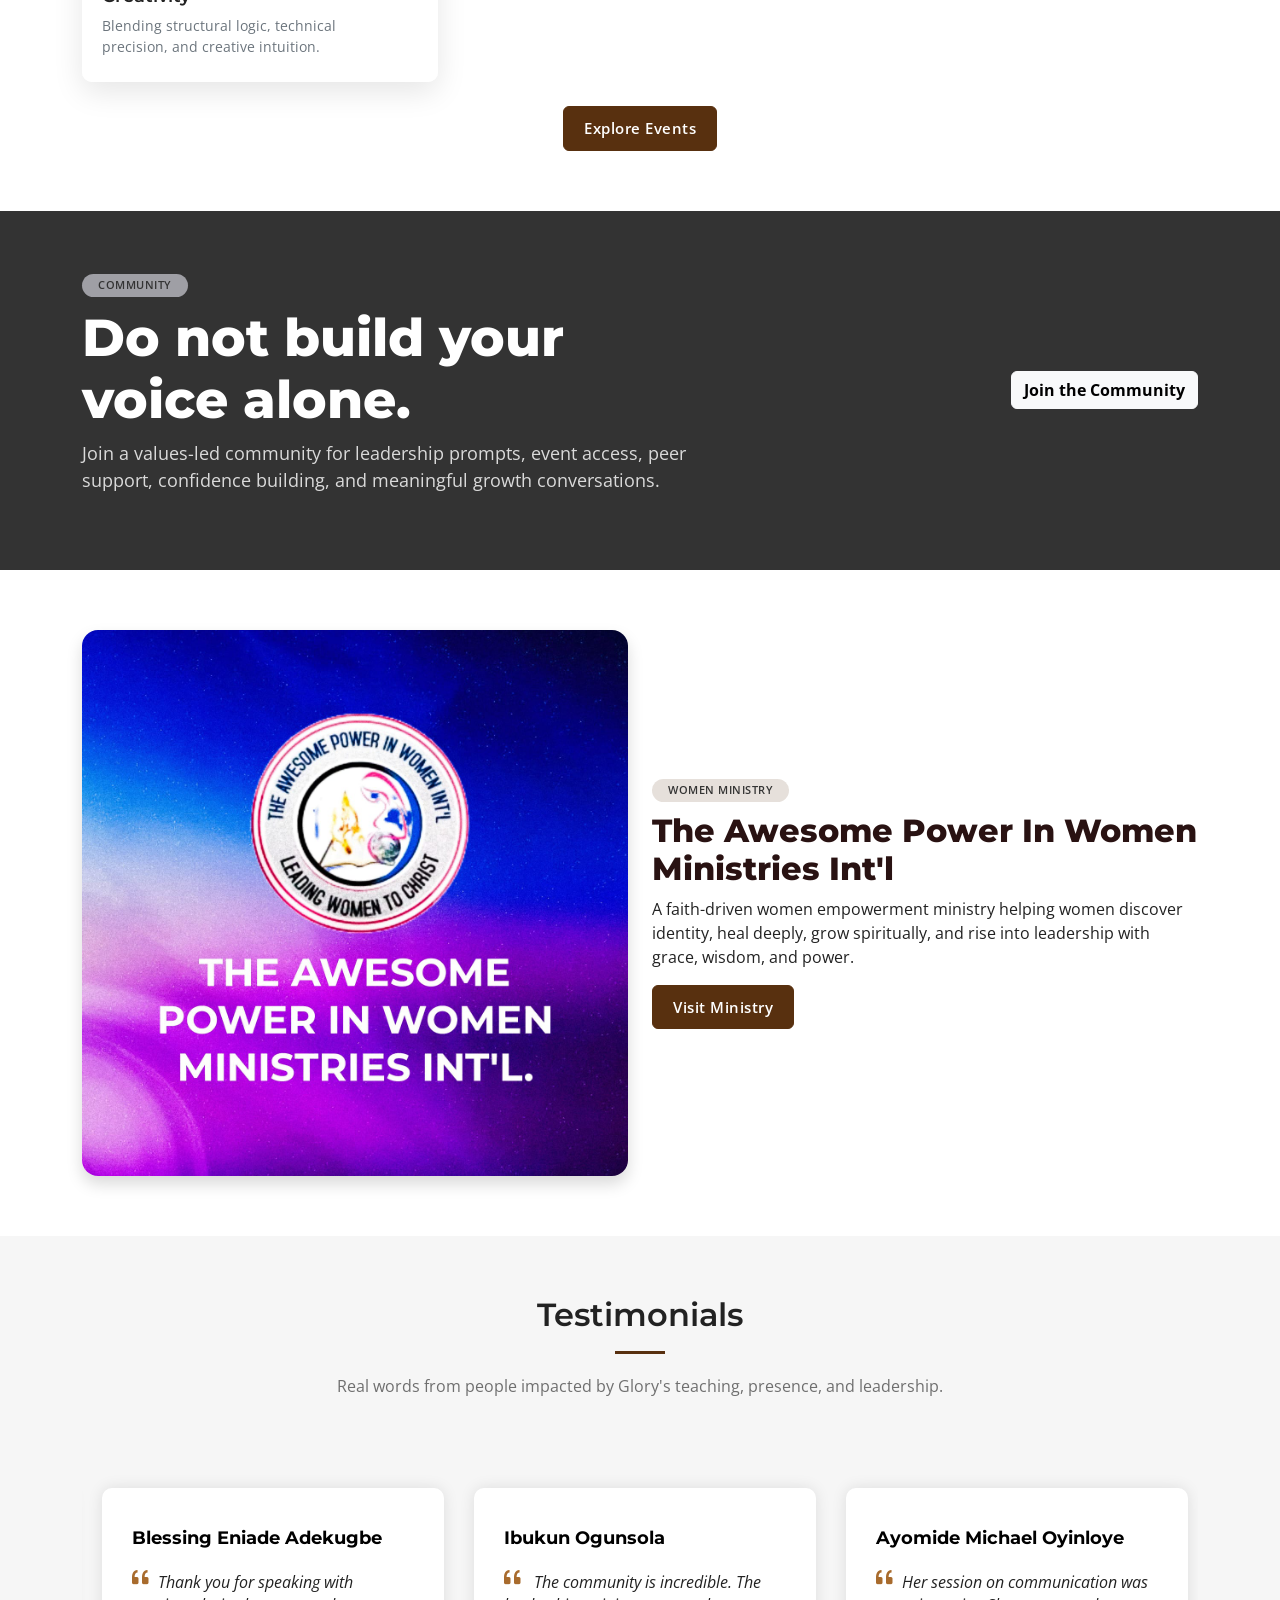
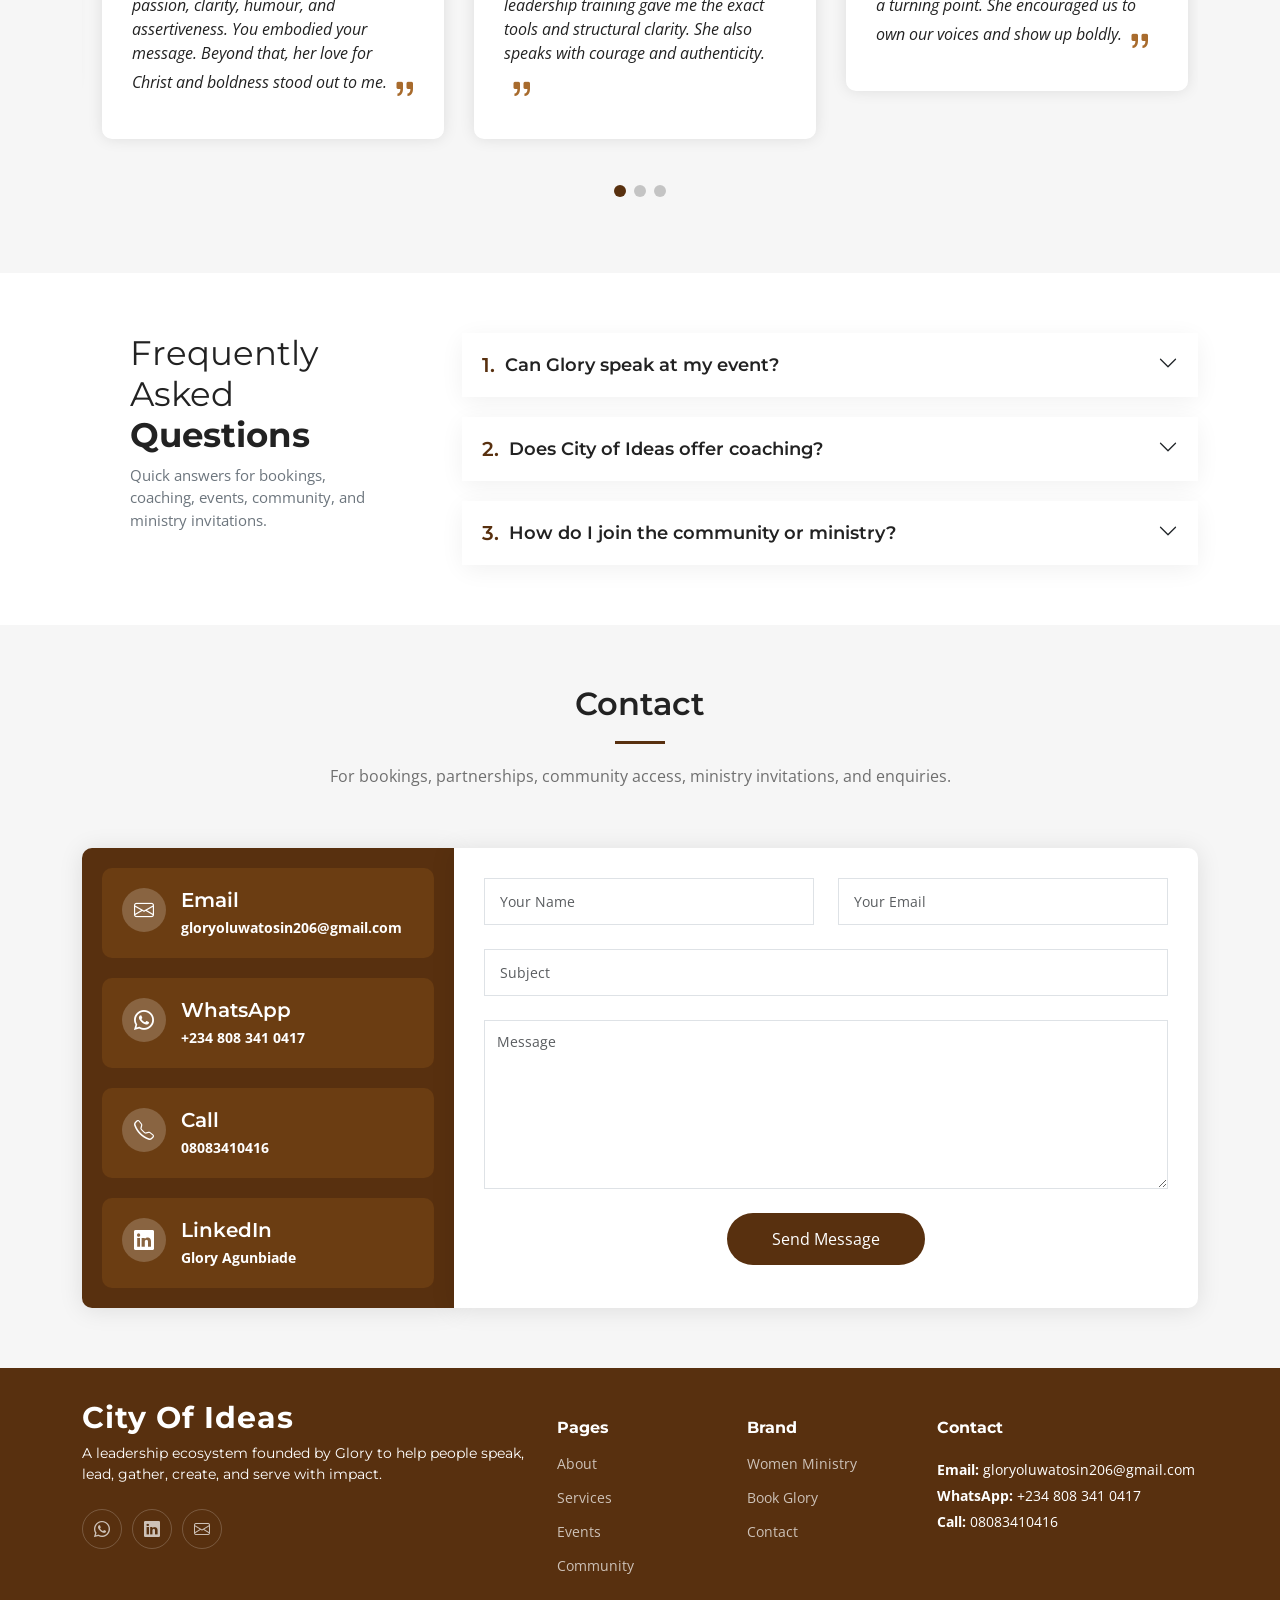
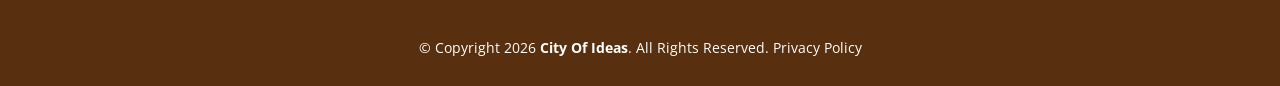
==== commit ac627ae1: "active" ====
--- a/index.html
+++ b/index.html
@@ -43,12 +43,12 @@
         class="container-fluid container-xl d-flex align-items-center justify-content-between"
       >
         <a href="index.html" class="logo d-flex align-items-center"
-          ><h1>City Of Ideas<span>.</span></h1></a
+          ><h1>City Of Ideas</h1></a
         >
         <nav id="navbar" class="navbar">
           <ul>
             <li><a href="index.html" class="active">Home</a></li>
-            <li><a href="about.html">About Glory</a></li>
+            <li><a href="about.html">About</a></li>
             <li><a href="services.html">Services</a></li>
             <li><a href="events.html">Events</a></li>
             <li><a href="community.html">Community</a></li>
@@ -168,7 +168,7 @@
                 leadership training, event hosting, songwriting, and ministry to
                 help people find their voice and lead with purpose.
               </p>
-              <div class="founder-stats">
+              <!-- <div class="founder-stats">
                 <div>
                   <h3>3</h3>
                   <span>Brand expressions</span>
@@ -181,7 +181,7 @@
                   <h3>1</h3>
                   <span>Clear mission</span>
                 </div>
-              </div>
+              </div> -->
               <div class="mt-4 d-flex gap-3 flex-wrap">
                 <a href="about.html" class="btn btn-contact">About Glory</a
                 ><a href="book.html" class="btn btn-outline-dark"
@@ -216,13 +216,13 @@
             </div>
             <div class="col-lg-4 col-md-6">
               <div class="feature-card h-100">
-                <i class="bi bi-person-standing-dress"></i>
-                <h3>Glory</h3>
+                <i class="bi bi-award"></i>
+                <h3>Leadership Development</h3>
                 <p>
                   The founder voice: speaker, executive coach, leadership
                   trainer, event host, songwriter, and builder.
                 </p>
-                <a href="about.html">Meet Glory</a>
+                <a href="about.html">Get Started</a>
               </div>
             </div>
             <div class="col-lg-4 col-md-6">
@@ -242,7 +242,7 @@
       <section id="services" class="services sections-bg">
         <div class="container" data-aos="fade-up">
           <div class="section-header">
-            <h2>What Glory Does</h2>
+            <h2>Our Services</h2>
             <p>
               Premium training, coaching, hosting, and creative support for
               leaders and organizations.
@@ -250,7 +250,7 @@
           </div>
           <div class="row gy-4">
             <div class="col-lg-4 col-md-6">
-              <div class="service-item">
+              <div class="service-item highlight">
                 <div class="icon"><i class="bi bi-megaphone"></i></div>
                 <h3>Public Speaking Training</h3>
                 <p>
@@ -307,7 +307,7 @@
                   Faith-rooted sessions for women ready to heal, rise, lead, and
                   serve with purpose.
                 </p>
-                <a href="services.html" class="btn-service">See Services</a>
+                <!-- <a href="services.html" class="btn-service">See Services</a> -->
               </div>
             </div>
           </div>
@@ -317,7 +317,7 @@
       <section id="events-preview" class="portfolio">
         <div class="container" data-aos="fade-up">
           <div class="section-header">
-            <h2>Events and Gallery</h2>
+            <h2>Previous Events</h2>
             <p>
               Rooms, trainings, conversations, and ministry gatherings designed
               for transformation.
@@ -327,33 +327,50 @@
             <div class="col-xl-4 col-md-6 portfolio-item">
               <div class="portfolio-wrap">
                 <a
-                  href="assets/img/hero1.jpeg"
+                  href="assets/img/event/event1.jpeg"
                   data-gallery="city-gallery"
                   class="glightbox"
                   ><img
-                    src="assets/img/hero1.jpeg"
+                    src="assets/img/event/event1.jpeg"
                     class="img-fluid"
                     alt="City of Ideas event moment"
                 /></a>
                 <div class="portfolio-info">
-                  <h4>Leadership Rooms</h4>
-                  <p>Training and conversations for influence.</p>
+                  <h4>Self Discovery in Public Speaking</h4>
+                  <p>Finding your true voice on stage is the ultimate act of self-discovery</p>
                 </div>
               </div>
             </div>
             <div class="col-xl-4 col-md-6 portfolio-item">
               <div class="portfolio-wrap">
                 <a
-                  href="assets/img/hero2.jpeg"
+                  href="assets/img/event/event2.jpeg"
                   data-gallery="city-gallery"
                   class="glightbox"
                   ><img
-                    src="assets/img/hero2.jpeg"
+                    src="assets/img/event/event2.jpeg"
                     class="img-fluid"
                     alt="City of Ideas gathering"
                 /></a>
                 <div class="portfolio-info">
-                  <h4>Community Gatherings</h4>
+                  <h4>Clarity and Craft</h4>
+                  <p>Connection, clarity, and collaboration.</p>
+                </div>
+              </div>
+            </div>
+              <div class="col-xl-4 col-md-6 portfolio-item">
+              <div class="portfolio-wrap">
+                <a
+                  href="assets/img/event/event3.jpeg"
+                  data-gallery="city-gallery"
+                  class="glightbox"
+                  ><img
+                    src="assets/img/event/event3.jpeg"
+                    class="img-fluid"
+                    alt="City of Ideas gathering"
+                /></a>
+                <div class="portfolio-info">
+                  <h4>Clarity and Craft</h4>
                   <p>Connection, clarity, and collaboration.</p>
                 </div>
               </div>
@@ -361,17 +378,17 @@
             <div class="col-xl-4 col-md-6 portfolio-item">
               <div class="portfolio-wrap">
                 <a
-                  href="assets/img/hero10.png"
+                  href="assets/img/event/event4.jpeg"
                   data-gallery="city-gallery"
                   class="glightbox"
                   ><img
-                    src="assets/img/hero10.png"
+                    src="assets/img/event/event4.jpeg"
                     class="img-fluid"
                     alt="Women empowerment gathering"
                 /></a>
                 <div class="portfolio-info">
-                  <h4>Women Empowerment</h4>
-                  <p>Faith, mentorship, and leadership growth.</p>
+                  <h4>Structure, Technicality & Creativity</h4>
+                  <p>Blending structural logic, technical precision, and creative intuition.</p>
                 </div>
               </div>
             </div>
@@ -386,7 +403,7 @@
         <div class="container" data-aos="fade-up">
           <div class="row align-items-center gy-4">
             <div class="col-lg-7">
-              <span class="founder-tag">Community</span>
+              <span class="community-tag">Community</span>
               <h2>Do not build your voice alone.</h2>
               <p>
                 Join a values-led community for leadership prompts, event
@@ -395,8 +412,7 @@
               </p>
             </div>
             <div class="col-lg-5 text-lg-end">
-              <a href="community.html" class="btn btn-light"
-                >Join the Community</a
+              <a href="community.html" class="btn btn-light" style="font-weight: bold;">Join the Community</a
               >
             </div>
           </div>
@@ -408,7 +424,7 @@
           <div class="row gy-4 align-items-center">
             <div class="col-lg-6">
               <img
-                src="assets/img/jh.jpg"
+                src="assets/img/ministry/ministry1.jpeg"
                 class="img-fluid rounded-4 shadow"
                 alt="Women empowerment ministry"
               />
@@ -445,7 +461,9 @@
                     <p>
                       <i class="bi bi-quote quote-icon-left"></i>Thank you for
                       speaking with passion, clarity, humour, and assertiveness.
-                      You embodied your message.<i
+                      You embodied your message.
+                      Beyond that, her love for
+                      Christ and boldness stood out to me.<i
                         class="bi bi-quote quote-icon-right"
                       ></i>
                     </p>
@@ -455,10 +473,9 @@
               <div class="swiper-slide">
                 <div class="testimonial-wrap">
                   <div class="testimonial-item">
-                    <h3>Attendee</h3>
+                    <h3>Ibukun Ogunsola</h3>
                     <p>
-                      <i class="bi bi-quote quote-icon-left"></i>Her love for
-                      Christ and boldness stood out to me. She speaks with
+                      <i class="bi bi-quote quote-icon-left"></i> The community is incredible. The leadership training gave me the exact tools and structural clarity. She also speaks with
                       courage and authenticity.<i
                         class="bi bi-quote quote-icon-right"
                       ></i>
@@ -469,7 +486,7 @@
               <div class="swiper-slide">
                 <div class="testimonial-wrap">
                   <div class="testimonial-item">
-                    <h3>Participant</h3>
+                    <h3>Ayomide Michael Oyinloye</h3>
                     <p>
                       <i class="bi bi-quote quote-icon-left"></i>Her session on
                       communication was a turning point. She encouraged us to
@@ -574,9 +591,9 @@
         </div>
       </section>
 
-      <section id="contact" class="contact">
+     <section class="contact sections-bg">
         <div class="container" data-aos="fade-up">
-          <div class="section-header">
+                    <div class="section-header">
             <h2>Contact</h2>
             <p>
               For bookings, partnerships, community access, ministry
@@ -605,7 +622,7 @@
                     <h4>WhatsApp</h4>
                     <p>
                       <a
-                        href="https://wa.me/2348083410417?text=Hello%20Glory%2C%20I%20would%20like%20to%20connect"
+                        href="https://wa.me/2348083410417?text=Hello%20Glory%2C%20I%20would%20like%20to%20make%20an%20enquiry"
                         target="_blank"
                         rel="noopener"
                         >+234 808 341 0417</a
@@ -614,24 +631,31 @@
                   </div>
                 </div>
                 <div class="info-item d-flex">
-                  <i class="bi bi-calendar-event flex-shrink-0"></i>
+                  <i class="bi bi-telephone flex-shrink-0"></i>
                   <div>
-                    <h4>Bookings</h4>
-                    <p>Speaking, coaching, hosting, and training</p>
+                    <h4>Call</h4>
+                    <p><a href="tel:+2348083410416">08083410416</a></p>
                   </div>
                 </div>
                 <div class="info-item d-flex">
-                  <i class="bi bi-people flex-shrink-0"></i>
+                  <i class="bi bi-linkedin flex-shrink-0"></i>
                   <div>
-                    <h4>Community</h4>
-                    <p>Request current group access</p>
+                    <h4>LinkedIn</h4>
+                    <p>
+                      <a
+                        href="https://www.linkedin.com/in/glory-agunbiade-a98b3b196?utm_source=share_via&utm_content=profile&utm_medium=member_android"
+                        target="_blank"
+                        rel="noopener"
+                        >Glory Agunbiade</a
+                      >
+                    </p>
                   </div>
                 </div>
               </div>
             </div>
             <div class="col-lg-8">
               <form
-                action="forms/contact.php"
+                action=""
                 method="post"
                 role="form"
                 class="php-email-form"
@@ -736,23 +760,28 @@
             </ul>
           </div>
           <div
-            class="col-lg-3 col-md-12 footer-contact text-center text-md-start"
+            class="col-lg-3 col-md-12 footer-contact text-left text-md-start"
           >
             <h4>Contact</h4>
             <p>
-              <strong>Email:</strong> gloryoluwatosin206@gmail.com<br /><strong
+              
+              <strong>Email:</strong>   <a href="mailto:gloryoluwatosin206@gmail.com" class="footer a">gloryoluwatosin206@gmail.com</a></a><br /><strong
                 >WhatsApp:</strong
+              >       <a
+                href="https://wa.me/2348083410417?text=Hello%20Glory%2C%20I%20would%20like%20to%20connect"
+                target="_blank"
+                rel="noopener"
+                >+234 808 341 0417</a
               >
-              +234 808 341 0417<br /><strong>Call:</strong> 08083410416
+              <br /><strong>Call:</strong><a href="tel:+2348083410416"> 08083410416</a>
             </p>
           </div>
         </div>
       </div>
       <div class="container mt-4">
         <div class="copyright">
-          &copy; Copyright <strong><span>City Of Ideas</span></strong
-          >. All Rights Reserved
-        </div>
+  &copy; Copyright <script>document.write(new Date ().getFullYear())</script> <strong><span>City Of Ideas</span></strong>. All Rights Reserved. Privacy Policy
+     </div>
       </div>
     </footer>
 
--- a/assets/css/main.css
+++ b/assets/css/main.css
@@ -9,7 +9,7 @@
 :root {
   --color-default: #222222;
   --color-primary: #58300f;
-  --color-secondary: #a86b2d;
+  --color-secondary:#a86b2d;
 }
 /* Smooth scroll behavior */
 :root {
@@ -609,6 +609,7 @@
   font-size: clamp(13px, 2.5vw, 15px);
   color:#291212;
   line-height: 1.6;
+  font-weight: 500;
   display: inline-flex;
   align-items: center;
   gap: 8px;
@@ -639,7 +640,7 @@
     opacity: 0.7;
   }
 }
-@media (max-width: 680px) {
+@media (max-width: 768px) {
   .tagline {
     font-size: 13px;
     gap: 6px;
@@ -2457,7 +2458,7 @@
 }
 
 .community-band {
-  background: linear-gradient(135deg, #2f1a08, #6b3d12);
+  background:#333;
   color: #fff;
 }
 
@@ -2469,6 +2470,18 @@
 .community-band p {
   color: rgba(255, 255, 255, 0.82);
   font-size: 18px;
+}
+.community-tag{
+  display: inline-block;
+  background: #f4f4ff8e;
+  color: #333;
+  padding: 0.2rem 1rem;
+  border-radius: 50px;
+  font-size: 0.7rem;
+  font-weight: 600;
+  text-transform: uppercase;
+  letter-spacing: 0.5px;
+  margin-bottom: 10px;
 }
 
 .ministry-preview h2,
@@ -2479,7 +2492,7 @@
 
 .page-title {
   padding: 110px 0 70px;
-  background: linear-gradient(135deg, #fff8f0, #fff);
+  background: linear-gradient(135deg, #fff8f0, #f5f0df);
 }
 
 .page-title h1 {
@@ -2624,11 +2637,11 @@
 .whatsapp-float {
   position: fixed;
   right: 18px;
-  bottom: 82px;
+  bottom: 68px;
   width: 58px;
   height: 58px;
   border-radius: 50%;
-  background: var(--color-primary);
+  background: #188630;
   color: #fff;
   z-index: 99998;
   display: inline-flex;
@@ -2636,7 +2649,6 @@
   justify-content: center;
   opacity: 0;
     visibility: hidden;
-  box-shadow: 0 12px 30px rgba(41, 18, 18, 0.28);
   animation: whatsappPulse 1.8s infinite;
 }
 
@@ -2652,20 +2664,25 @@
 
 @keyframes whatsappPulse {
   0% {
-    box-shadow: 0 0 0 0 rgba(88, 48, 15, 0.45), 0 12px 30px rgba(41, 18, 18, 0.28);
+    box-shadow: 0 0 0 0 rgba(15, 88, 27, 0.45), 0 12px 30px rgba(18, 41, 18, 0.28);
   }
   70% {
-    box-shadow: 0 0 0 18px rgba(88, 48, 15, 0), 0 12px 30px rgba(41, 18, 18, 0.28);
+    box-shadow: 0 0 0 18px rgba(15, 88, 36, 0), 0 12px 30px rgba(18, 41, 33, 0.28);
   }
   100% {
-    box-shadow: 0 0 0 0 rgba(88, 48, 15, 0), 0 12px 30px rgba(41, 18, 18, 0.28);
+    box-shadow: 0 0 0 0 rgba(15, 88, 27, 0), 0 12px 30px rgba(18, 41, 25, 0.28);
   }
 }
 
 .footer {
   padding-bottom: 28px;
 }
-
+.footer a {
+  color: #fff;
+}
+.footer a:hover {
+  color: #ffd88a;
+}
 @media (max-width: 1279px) {
   .nav-cta {
     background: transparent;
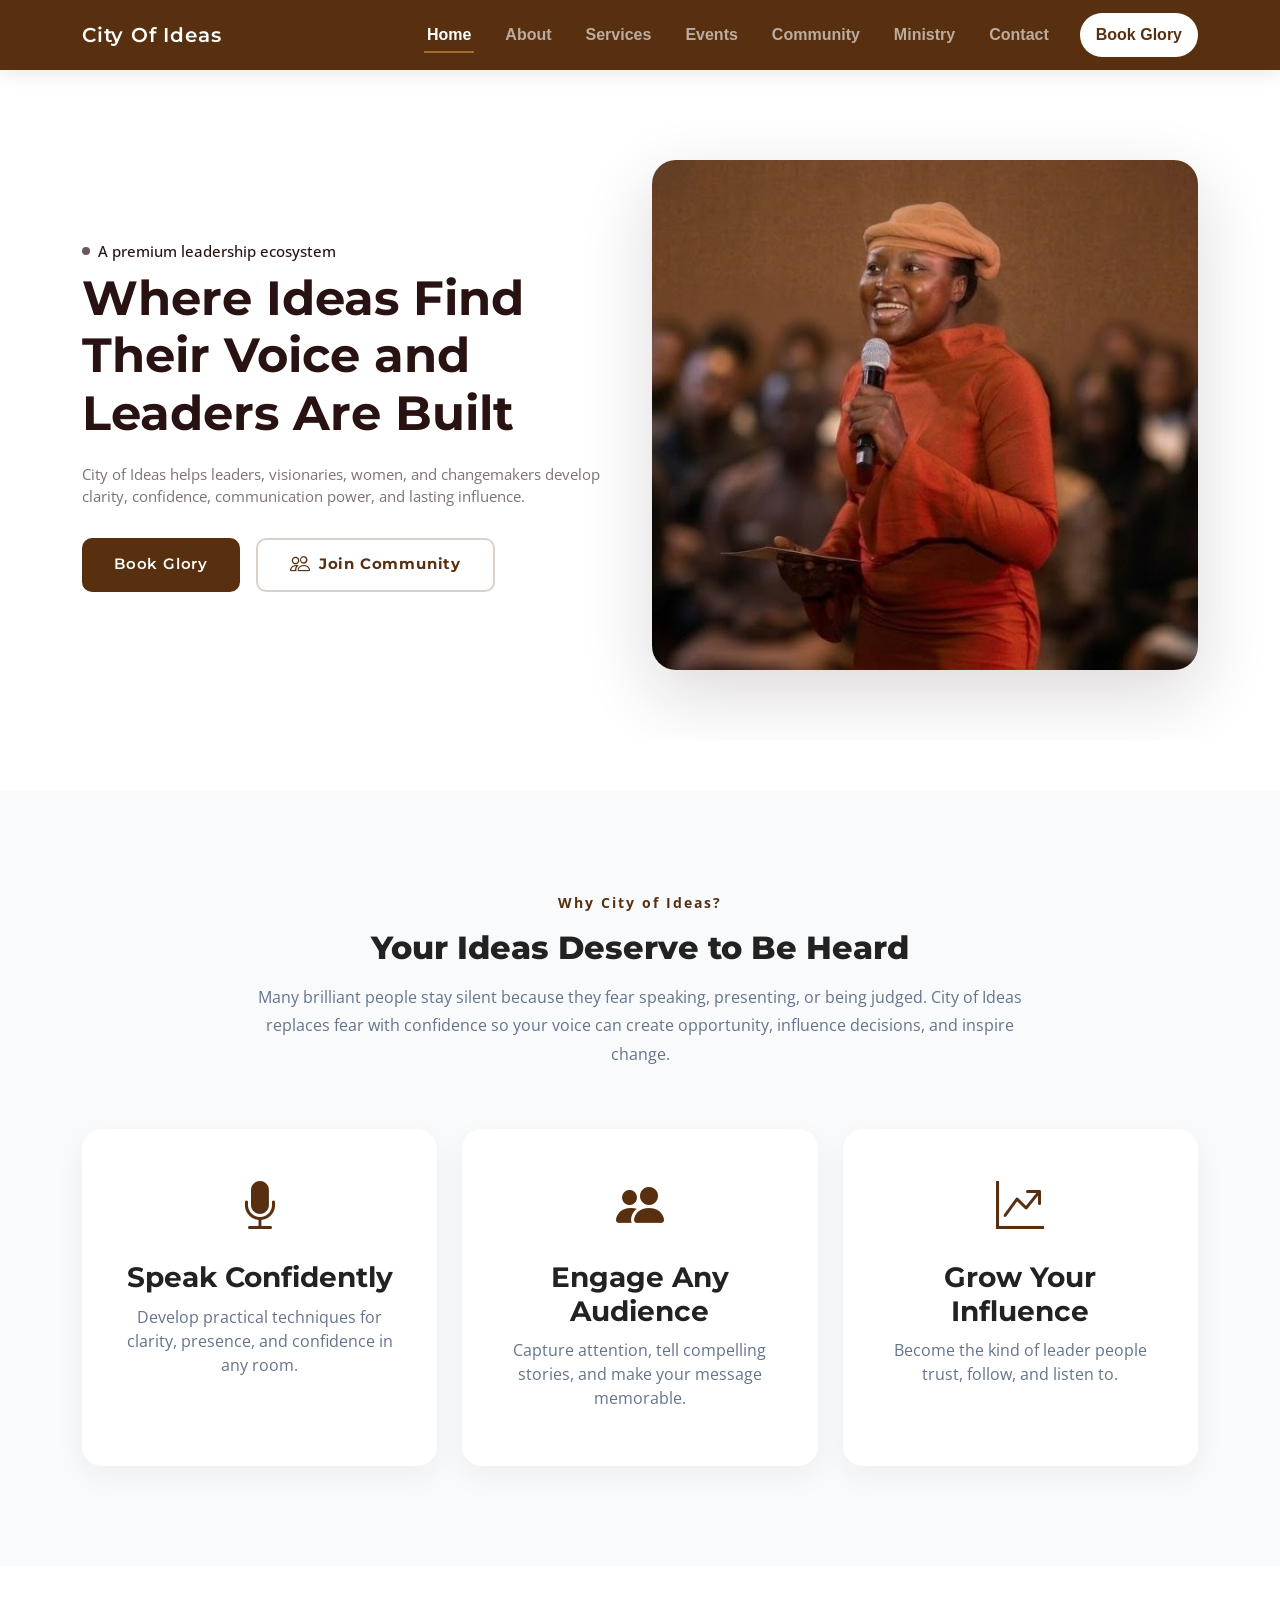
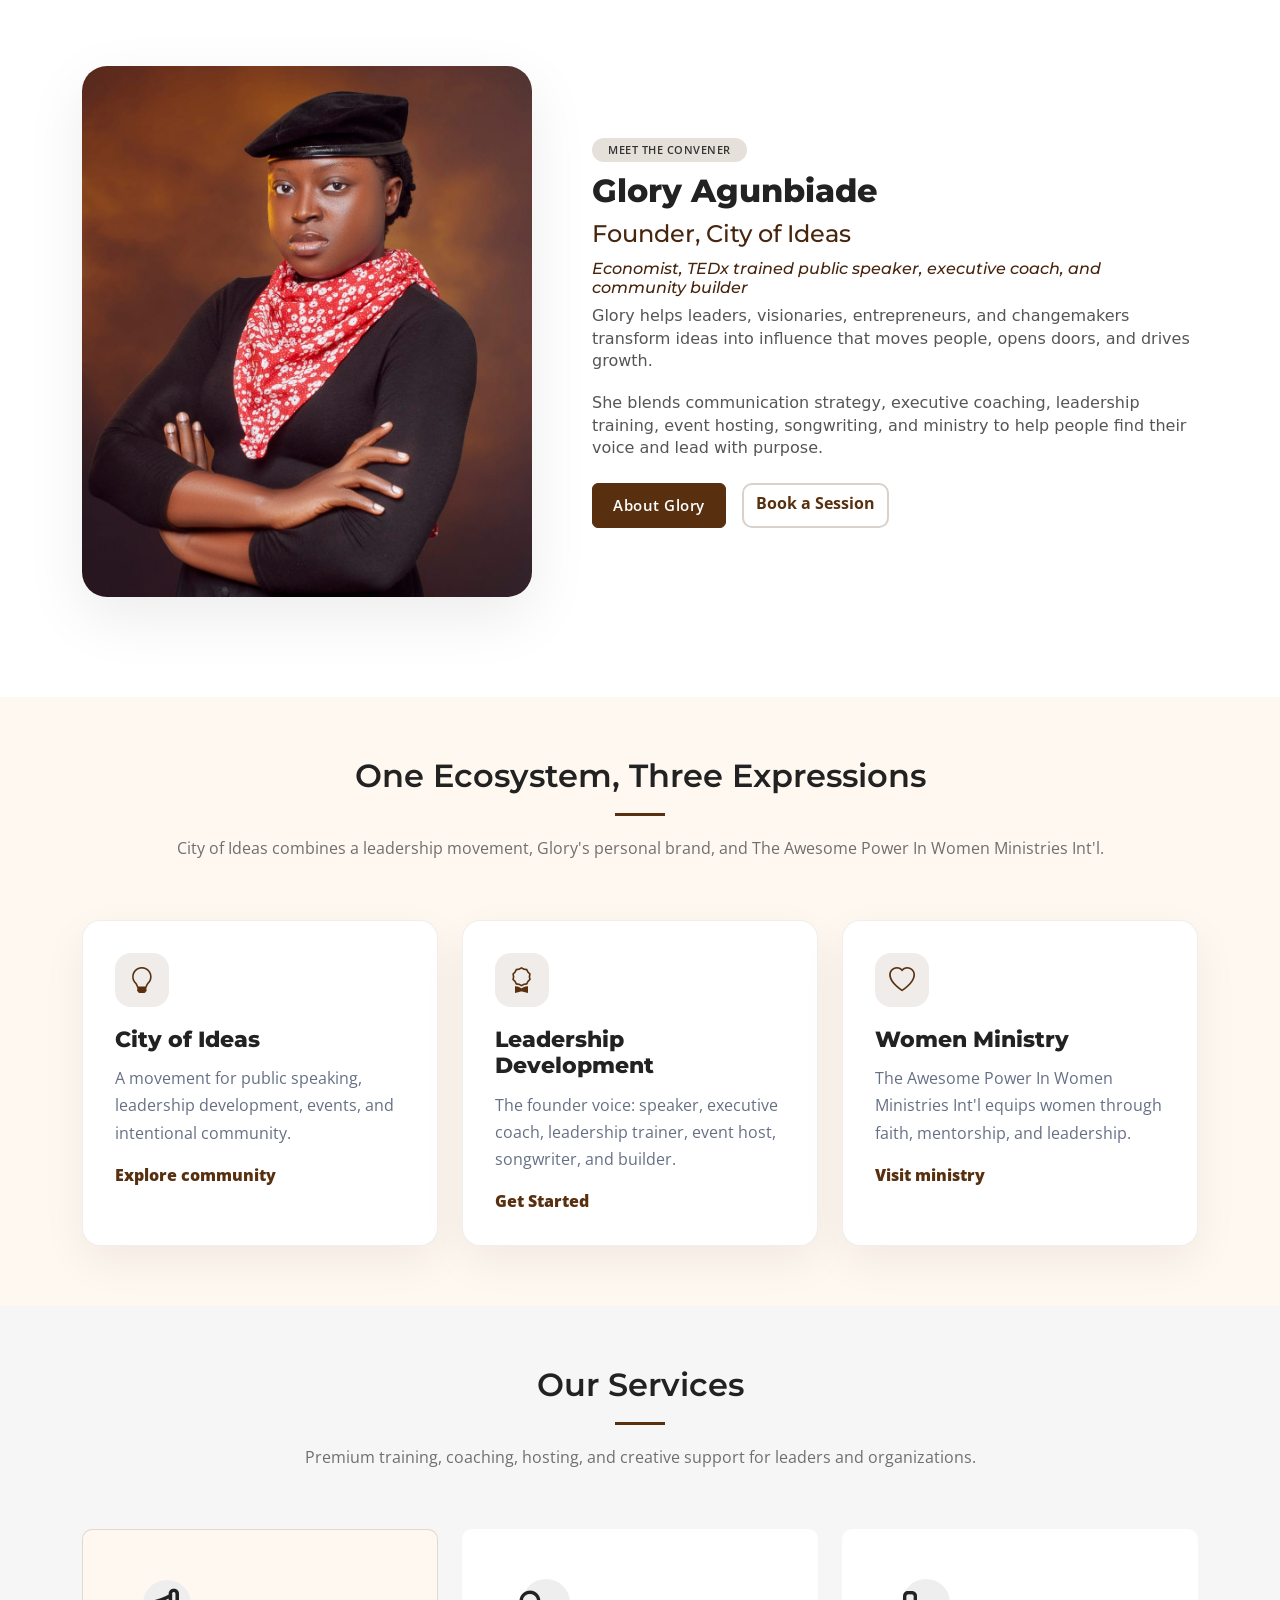
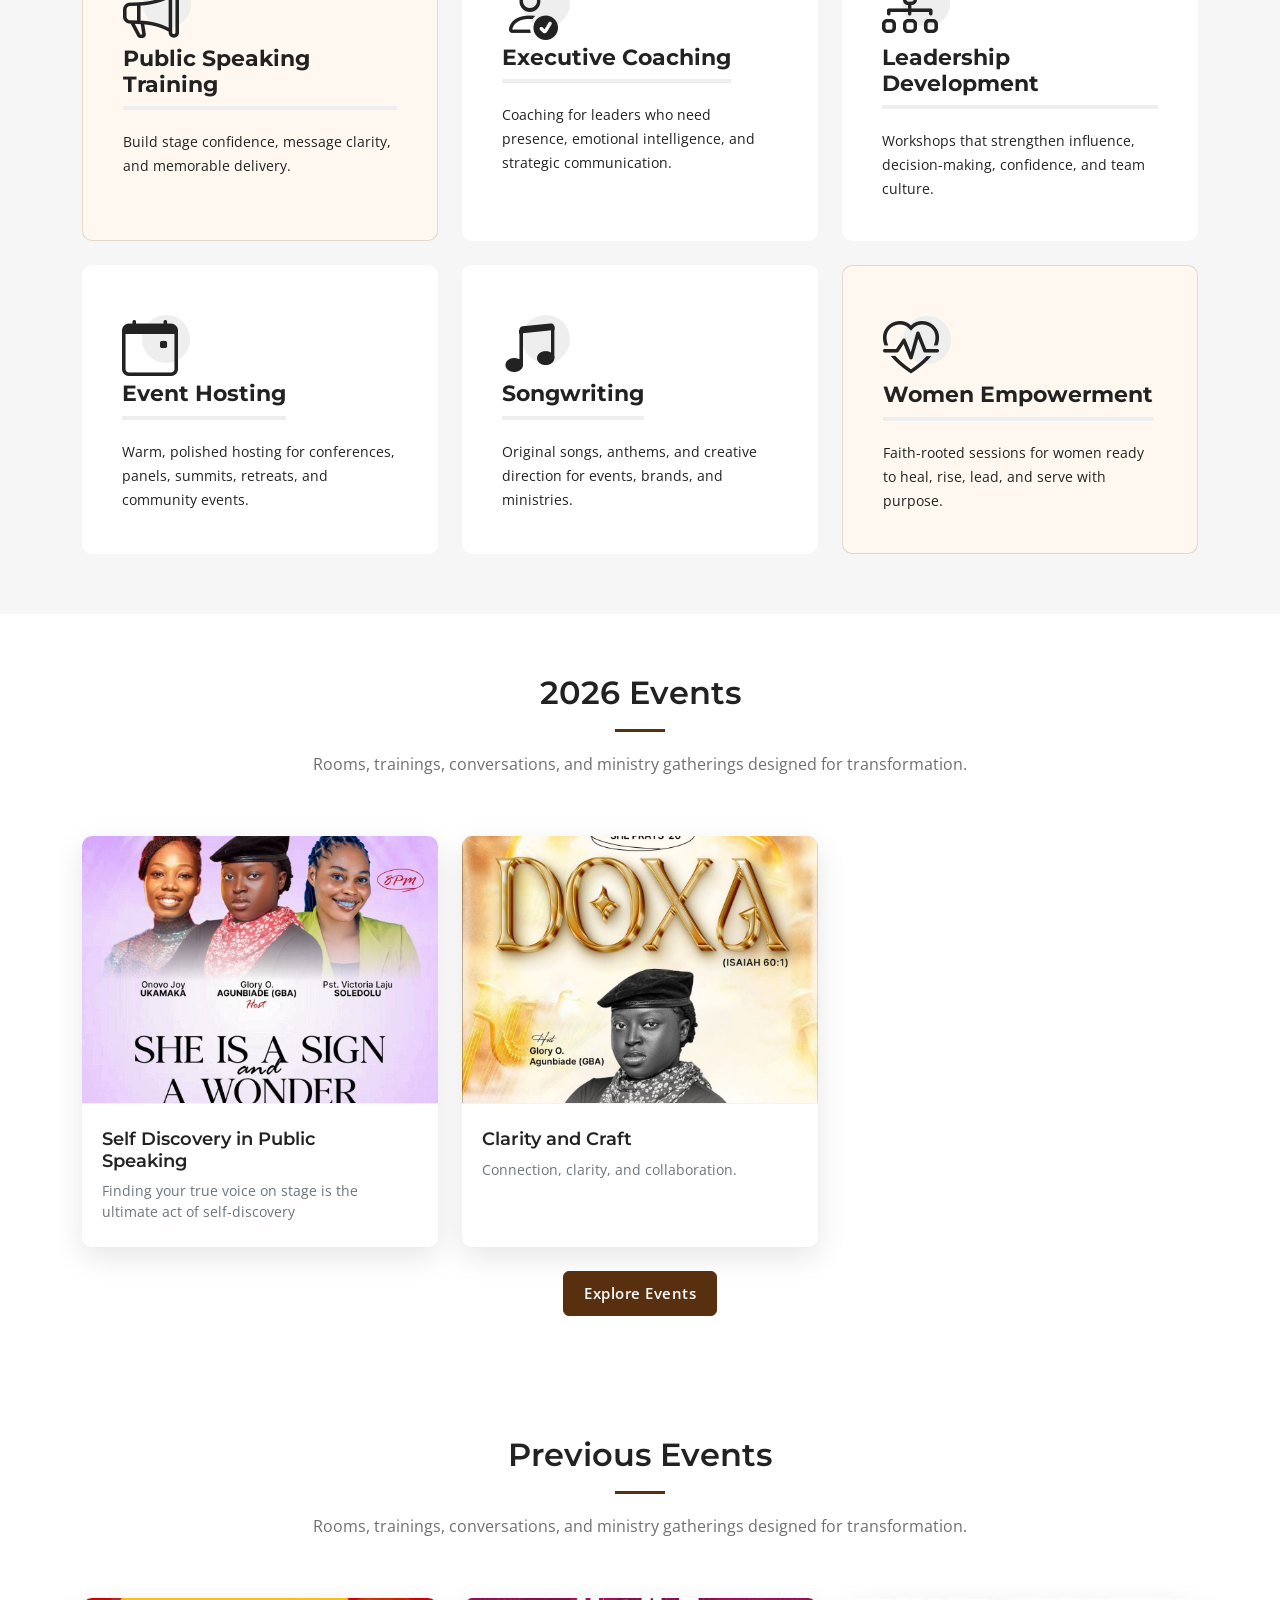
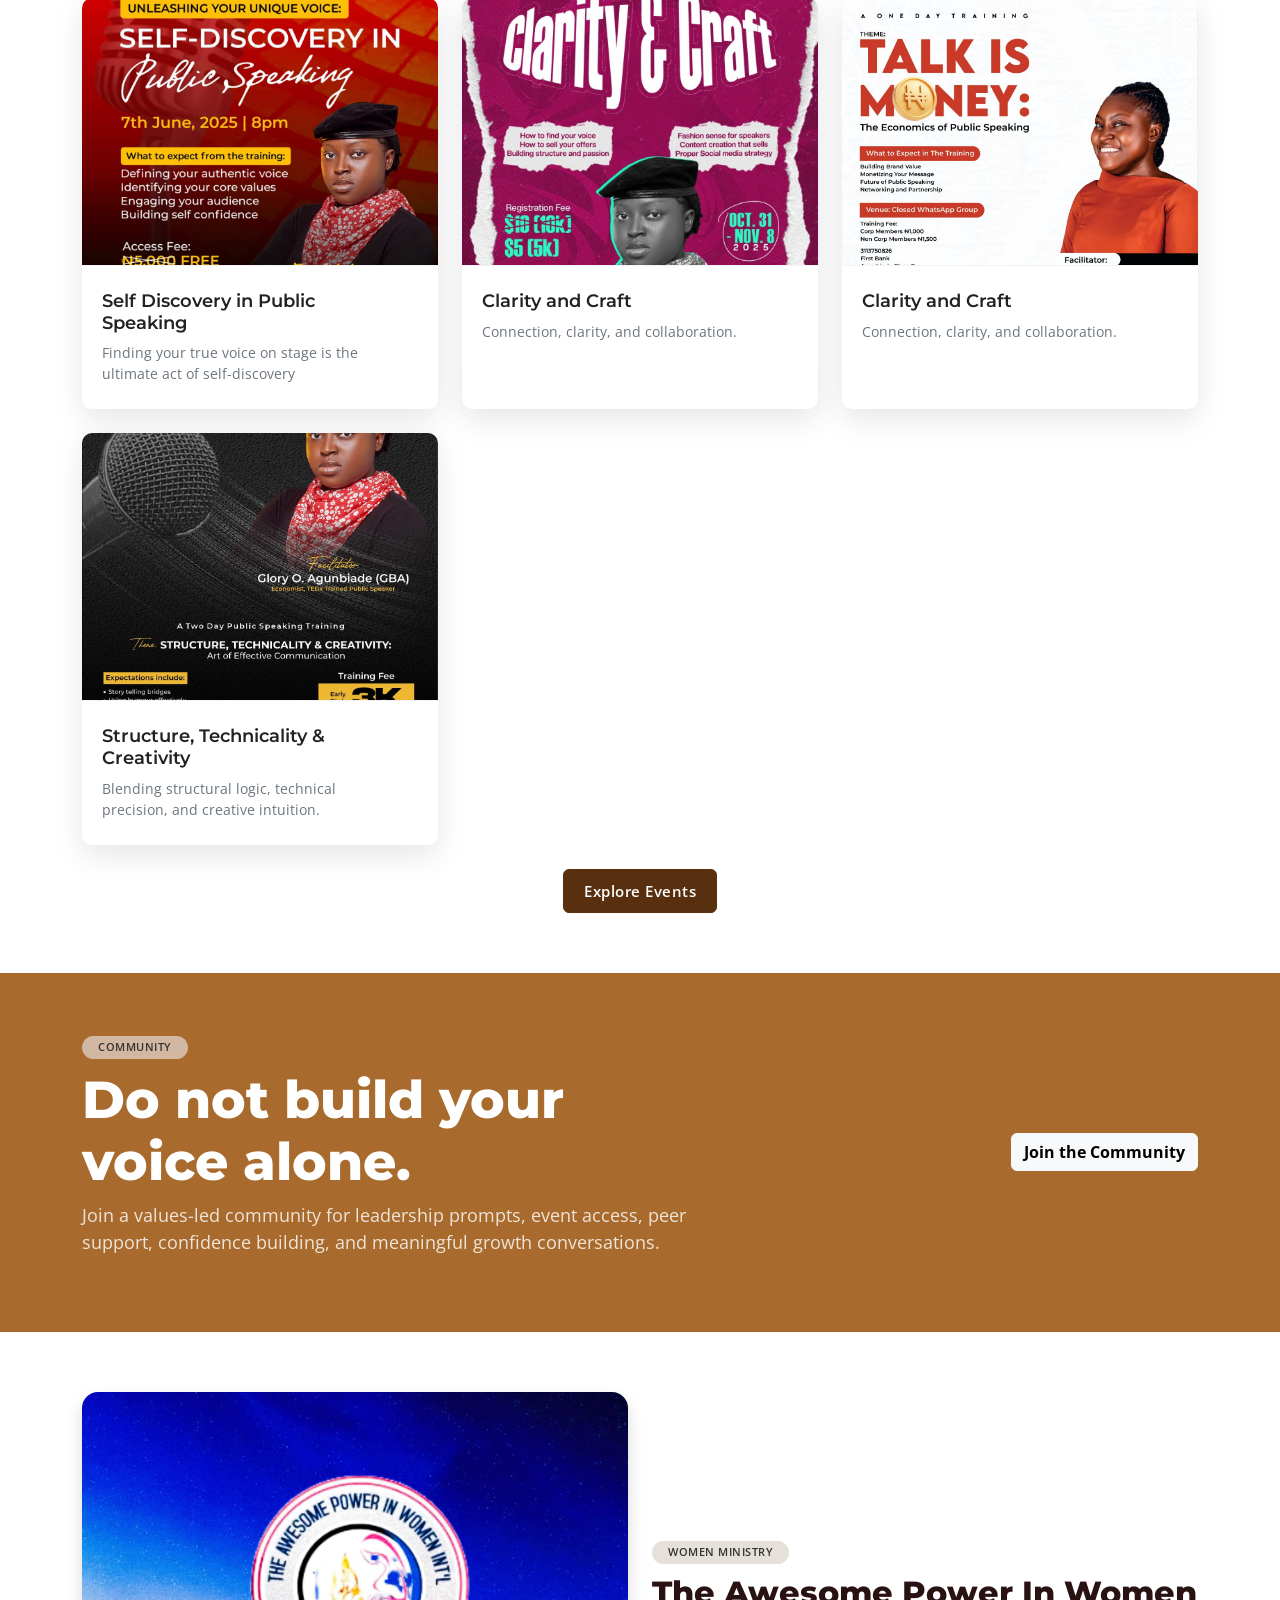
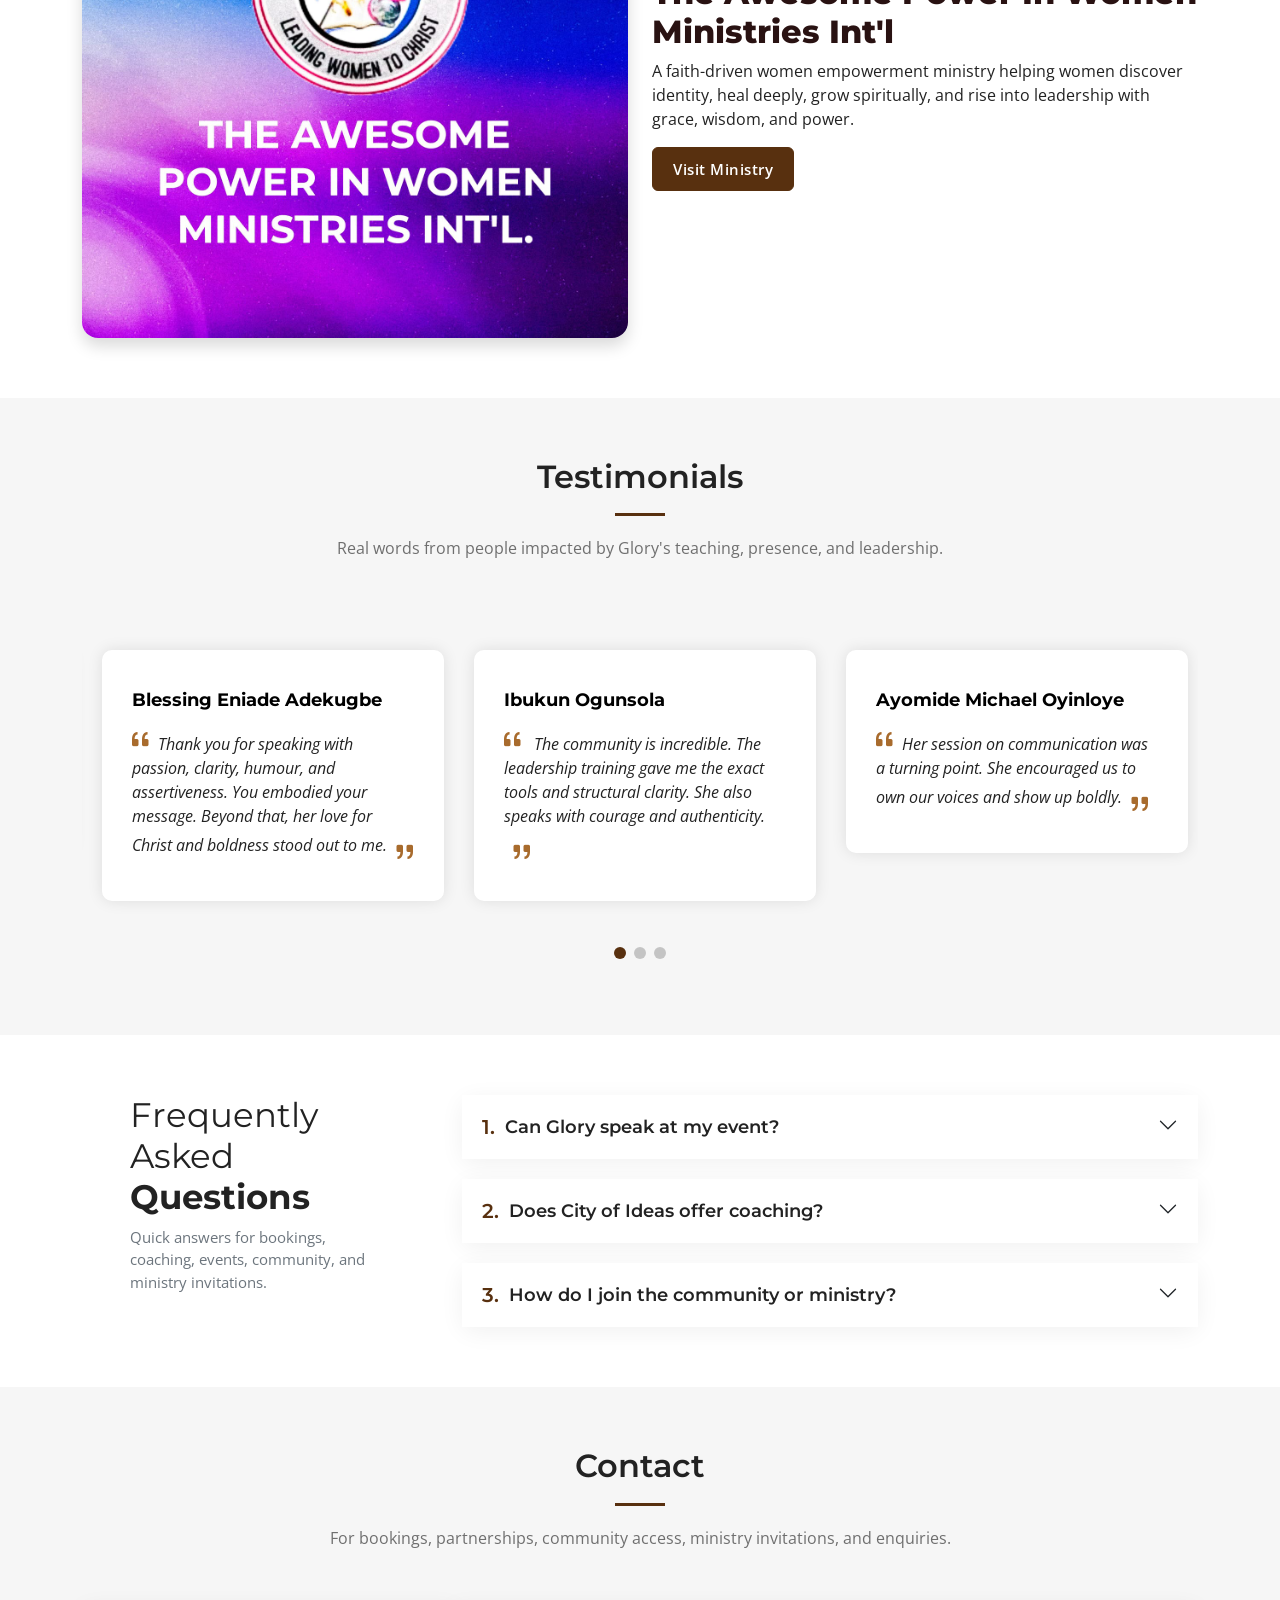
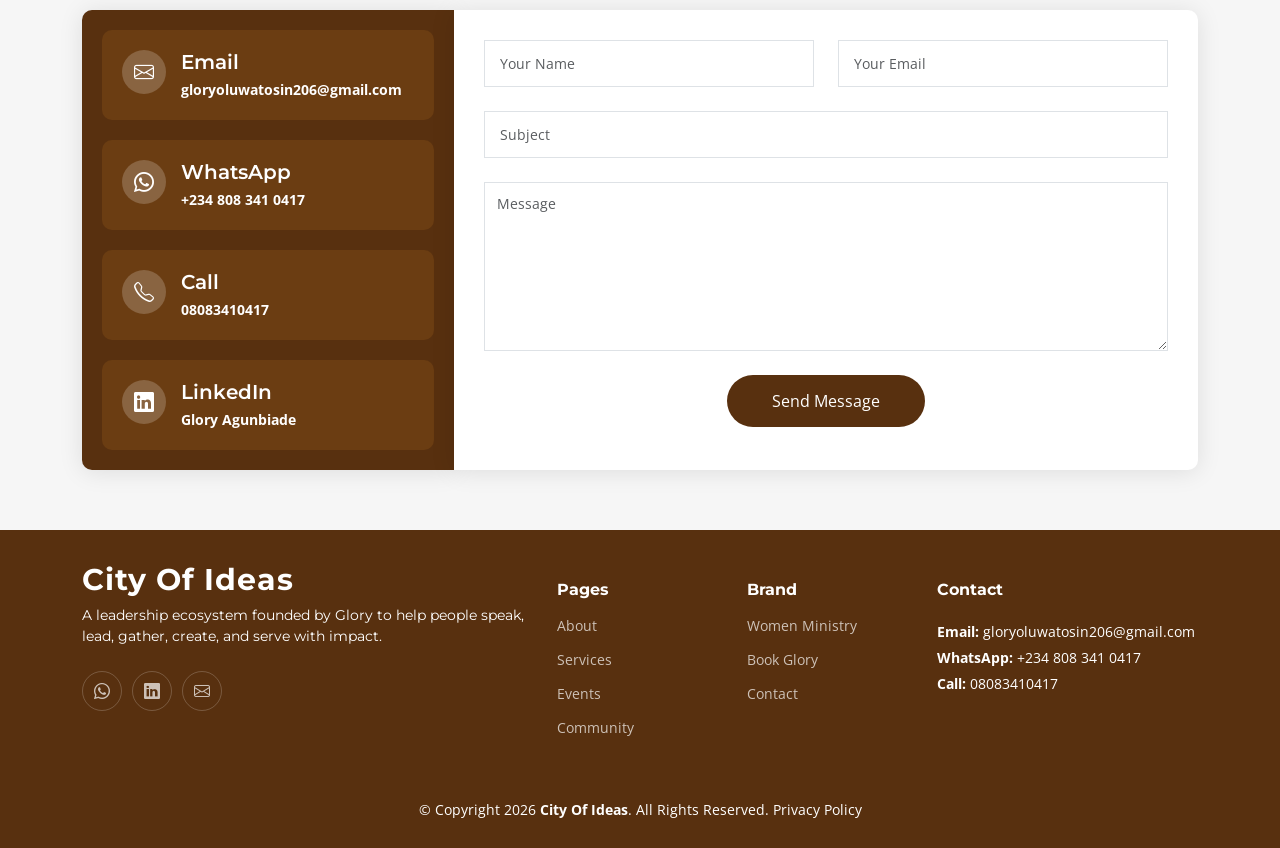
==== commit 73f71e6e: "number" ====
--- a/index.html
+++ b/index.html
@@ -314,6 +314,59 @@
         </div>
       </section>
 
+      
+      <section id="events-preview" class="portfolio">
+        <div class="container" data-aos="fade-up">
+          <div class="section-header">
+            <h2>2026 Events</h2>
+            <p>
+              Rooms, trainings, conversations, and ministry gatherings designed
+              for transformation.
+            </p>
+          </div>
+          <div class="row gy-4 portfolio-container">
+            <div class="col-xl-4 col-md-6 portfolio-item">
+              <div class="portfolio-wrap">
+                <a
+                  href="assets/img/event/2026-1.jpeg"
+                  data-gallery="city-gallery"
+                  class="glightbox"
+                  ><img
+                    src="assets/img/event/2026-1.jpeg"
+                    class="img-fluid"
+                    alt="City of Ideas event moment"
+                /></a>
+                <div class="portfolio-info">
+                  <h4>Self Discovery in Public Speaking</h4>
+                  <p>Finding your true voice on stage is the ultimate act of self-discovery</p>
+                </div>
+              </div>
+            </div>
+            <div class="col-xl-4 col-md-6 portfolio-item">
+              <div class="portfolio-wrap">
+                <a
+                  href="assets/img/event/2026-2.jpeg"
+                  data-gallery="city-gallery"
+                  class="glightbox"
+                  ><img
+                    src="assets/img/event/2026-2.jpeg"
+                    class="img-fluid"
+                    alt="City of Ideas gathering"
+                /></a>
+                <div class="portfolio-info">
+                  <h4>Clarity and Craft</h4>
+                  <p>Connection, clarity, and collaboration.</p>
+                </div>
+              </div>
+            </div>
+          </div>
+          <div class="text-center mt-4">
+            <a href="events.html" class="btn btn-contact">Explore Events</a>
+          </div>
+        </div>
+      </section>
+
+
       <section id="events-preview" class="portfolio">
         <div class="container" data-aos="fade-up">
           <div class="section-header">
@@ -392,6 +445,8 @@
                 </div>
               </div>
             </div>
+            
+
           </div>
           <div class="text-center mt-4">
             <a href="events.html" class="btn btn-contact">Explore Events</a>
@@ -634,7 +689,7 @@
                   <i class="bi bi-telephone flex-shrink-0"></i>
                   <div>
                     <h4>Call</h4>
-                    <p><a href="tel:+2348083410416">08083410416</a></p>
+                    <p><a href="tel:+2348083410417">08083410417</a></p>
                   </div>
                 </div>
                 <div class="info-item d-flex">
@@ -773,7 +828,7 @@
                 rel="noopener"
                 >+234 808 341 0417</a
               >
-              <br /><strong>Call:</strong><a href="tel:+2348083410416"> 08083410416</a>
+              <br /><strong>Call:</strong><a href="tel:+2348083410417"> 08083410417</a>
             </p>
           </div>
         </div>
@@ -786,7 +841,7 @@
     </footer>
 
     <a
-      href="https://wa.me/2348083410417?text=Hello%20Glory%2C%20I%20need%20quick%20assistance"
+      href="https://wa.me/2348083410417?text=Hello%20Glory%2C%20I%20want to book you for our event"
       class="whatsapp-float"
       target="_blank"
       data-show-after-hero="true"
--- a/assets/css/main.css
+++ b/assets/css/main.css
@@ -2458,7 +2458,7 @@
 }
 
 .community-band {
-  background:#333;
+  background:#a86b2d;
   color: #fff;
 }
 
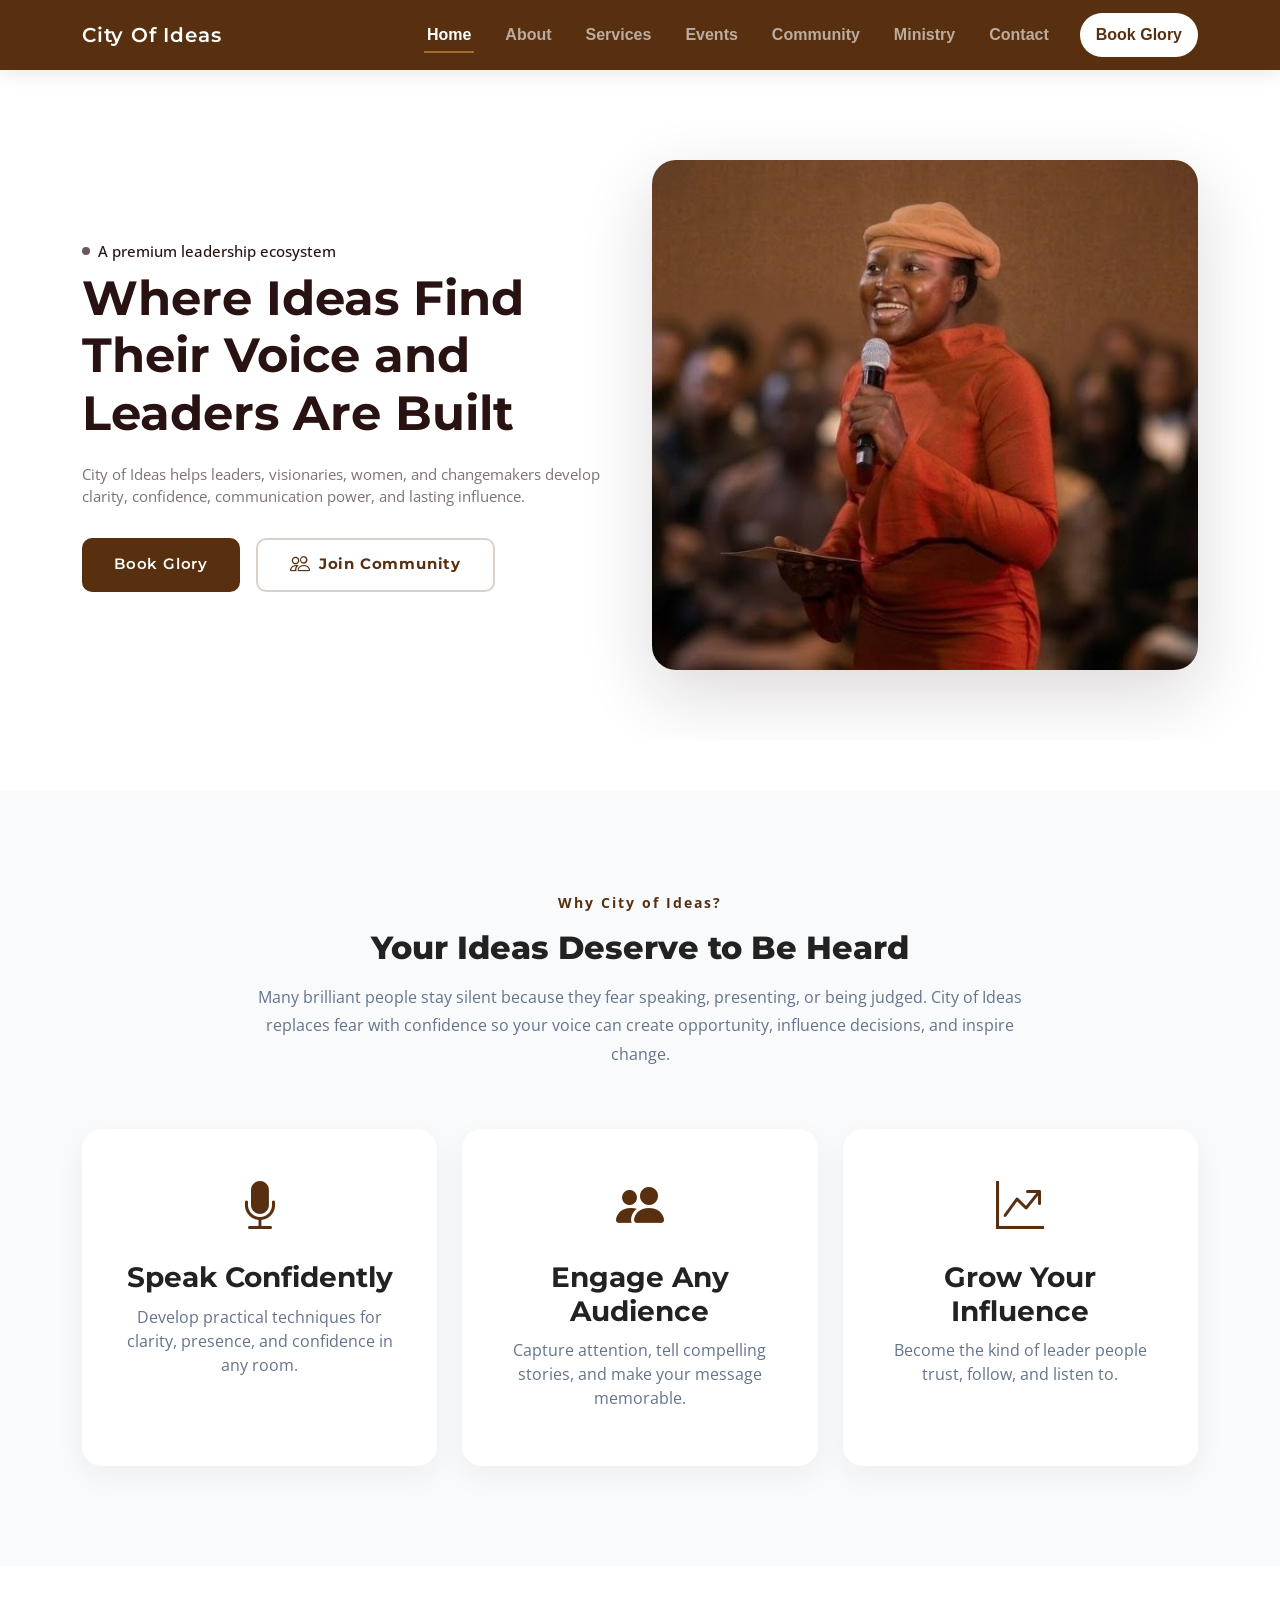
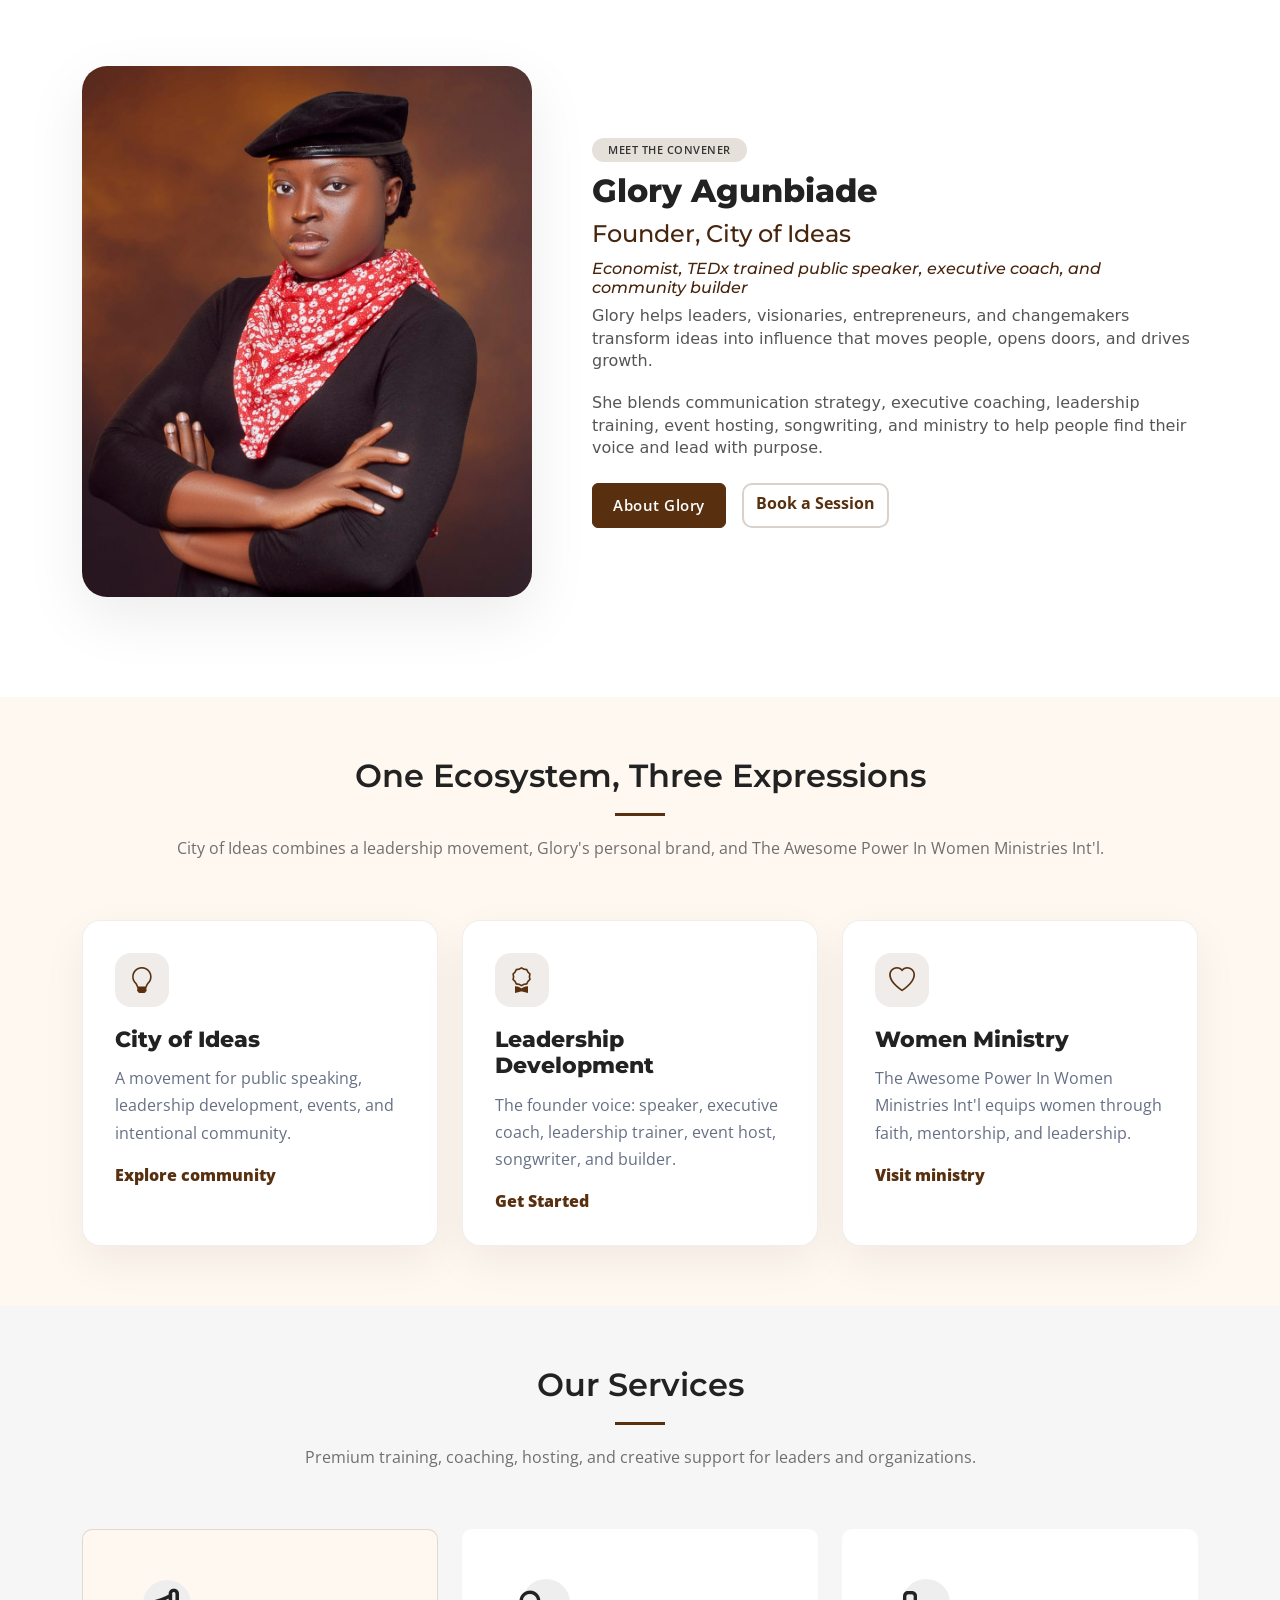
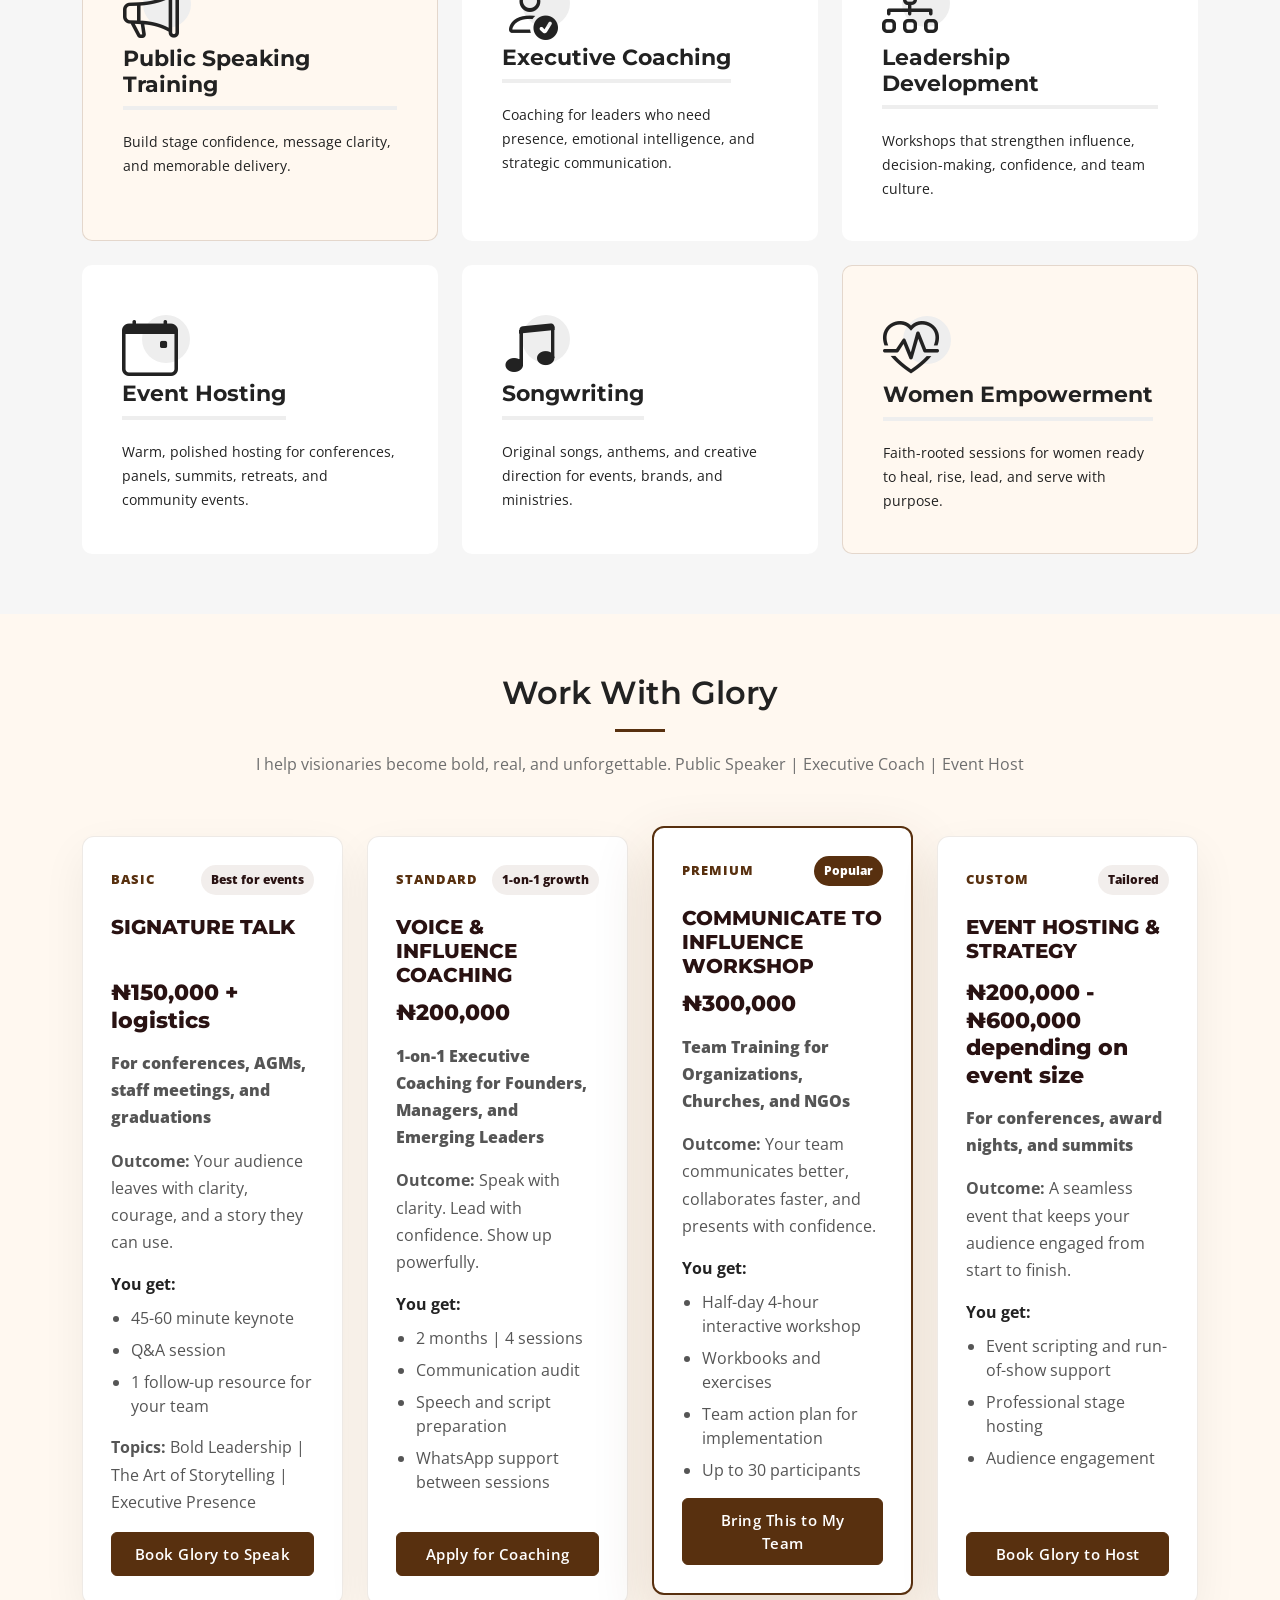
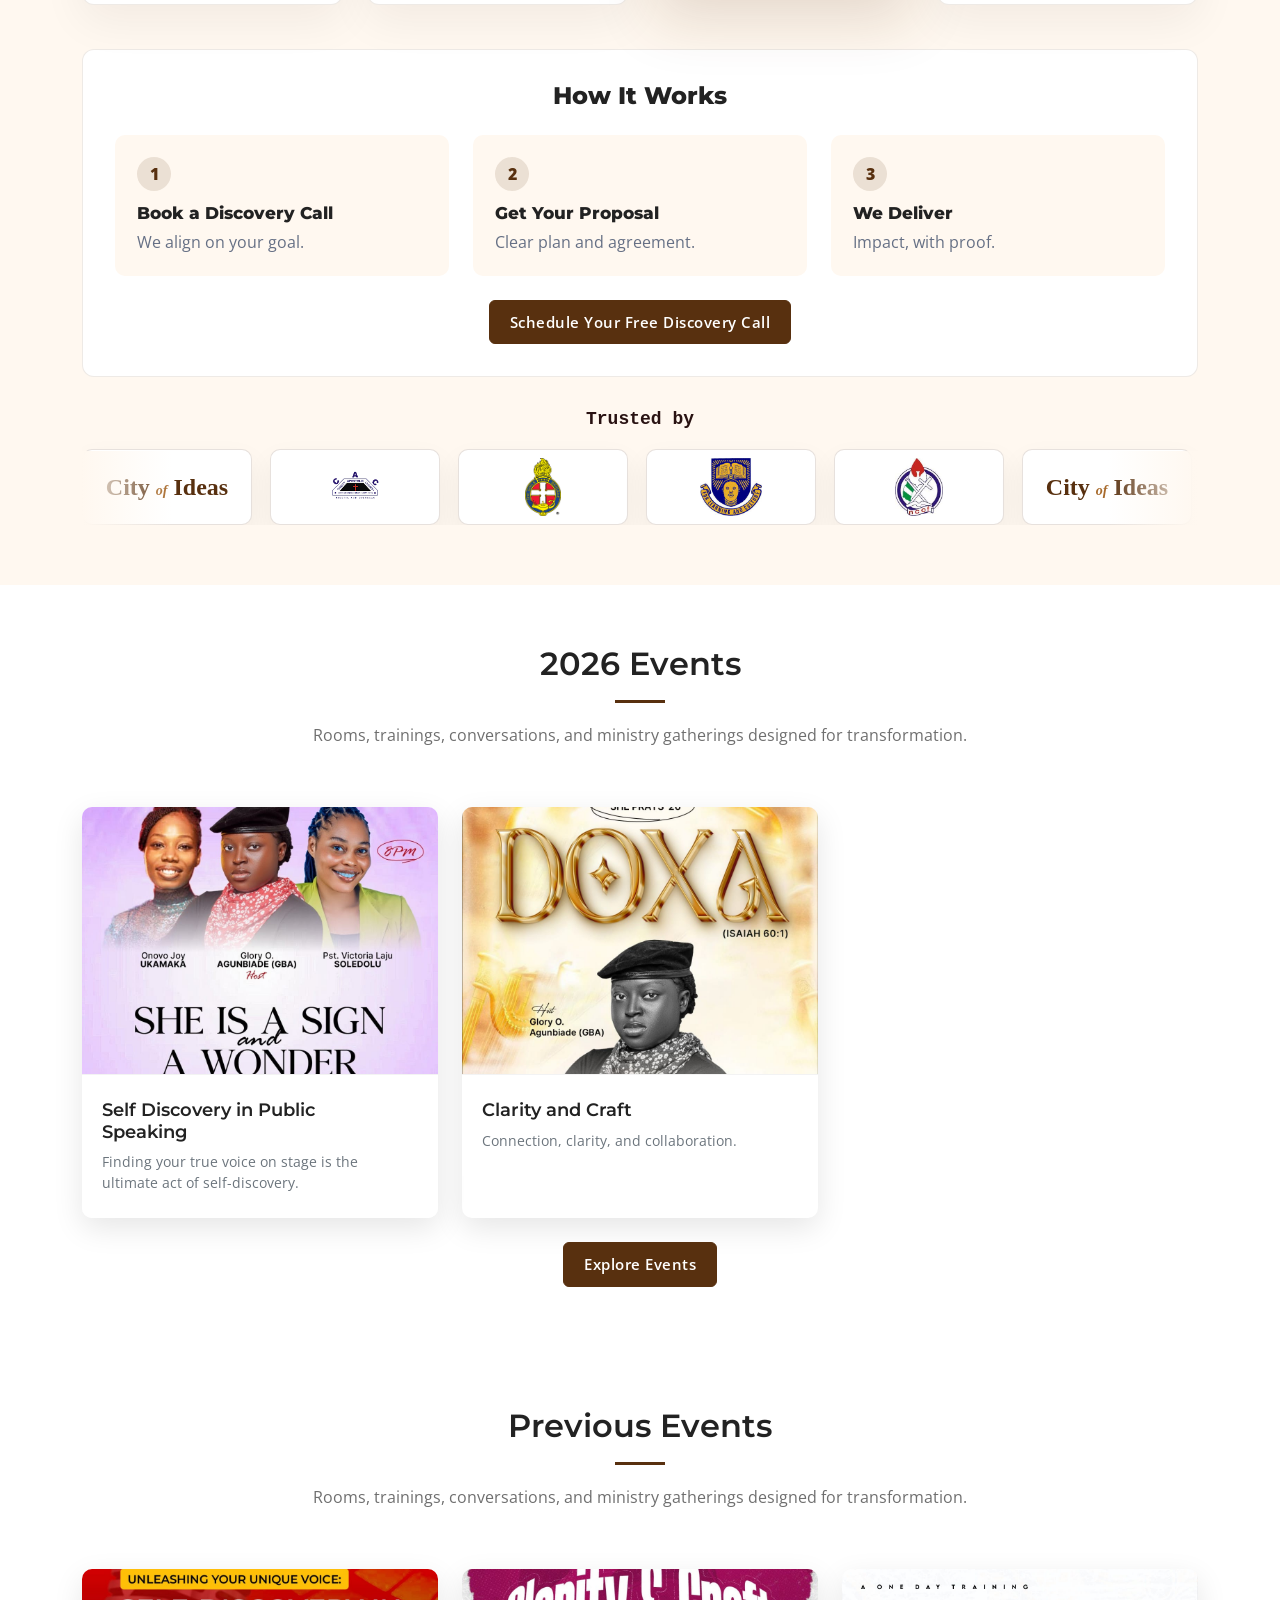
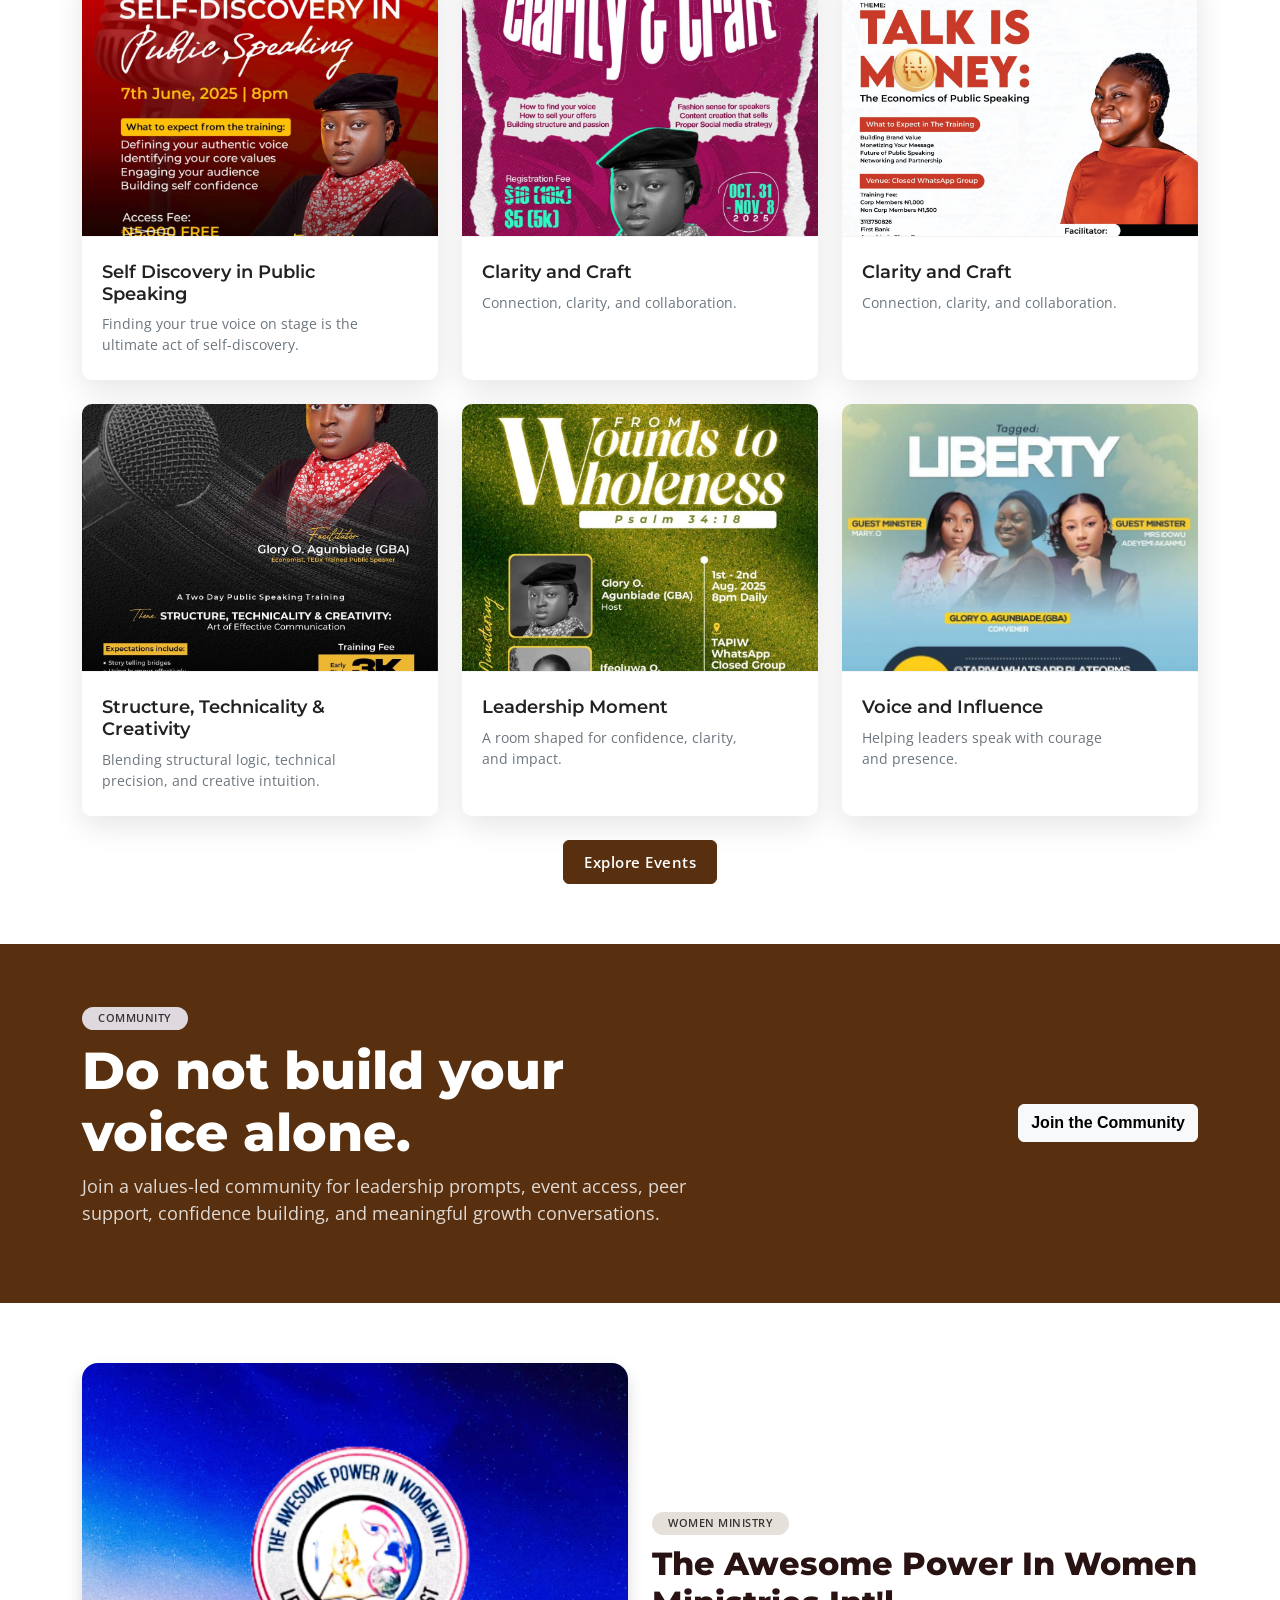
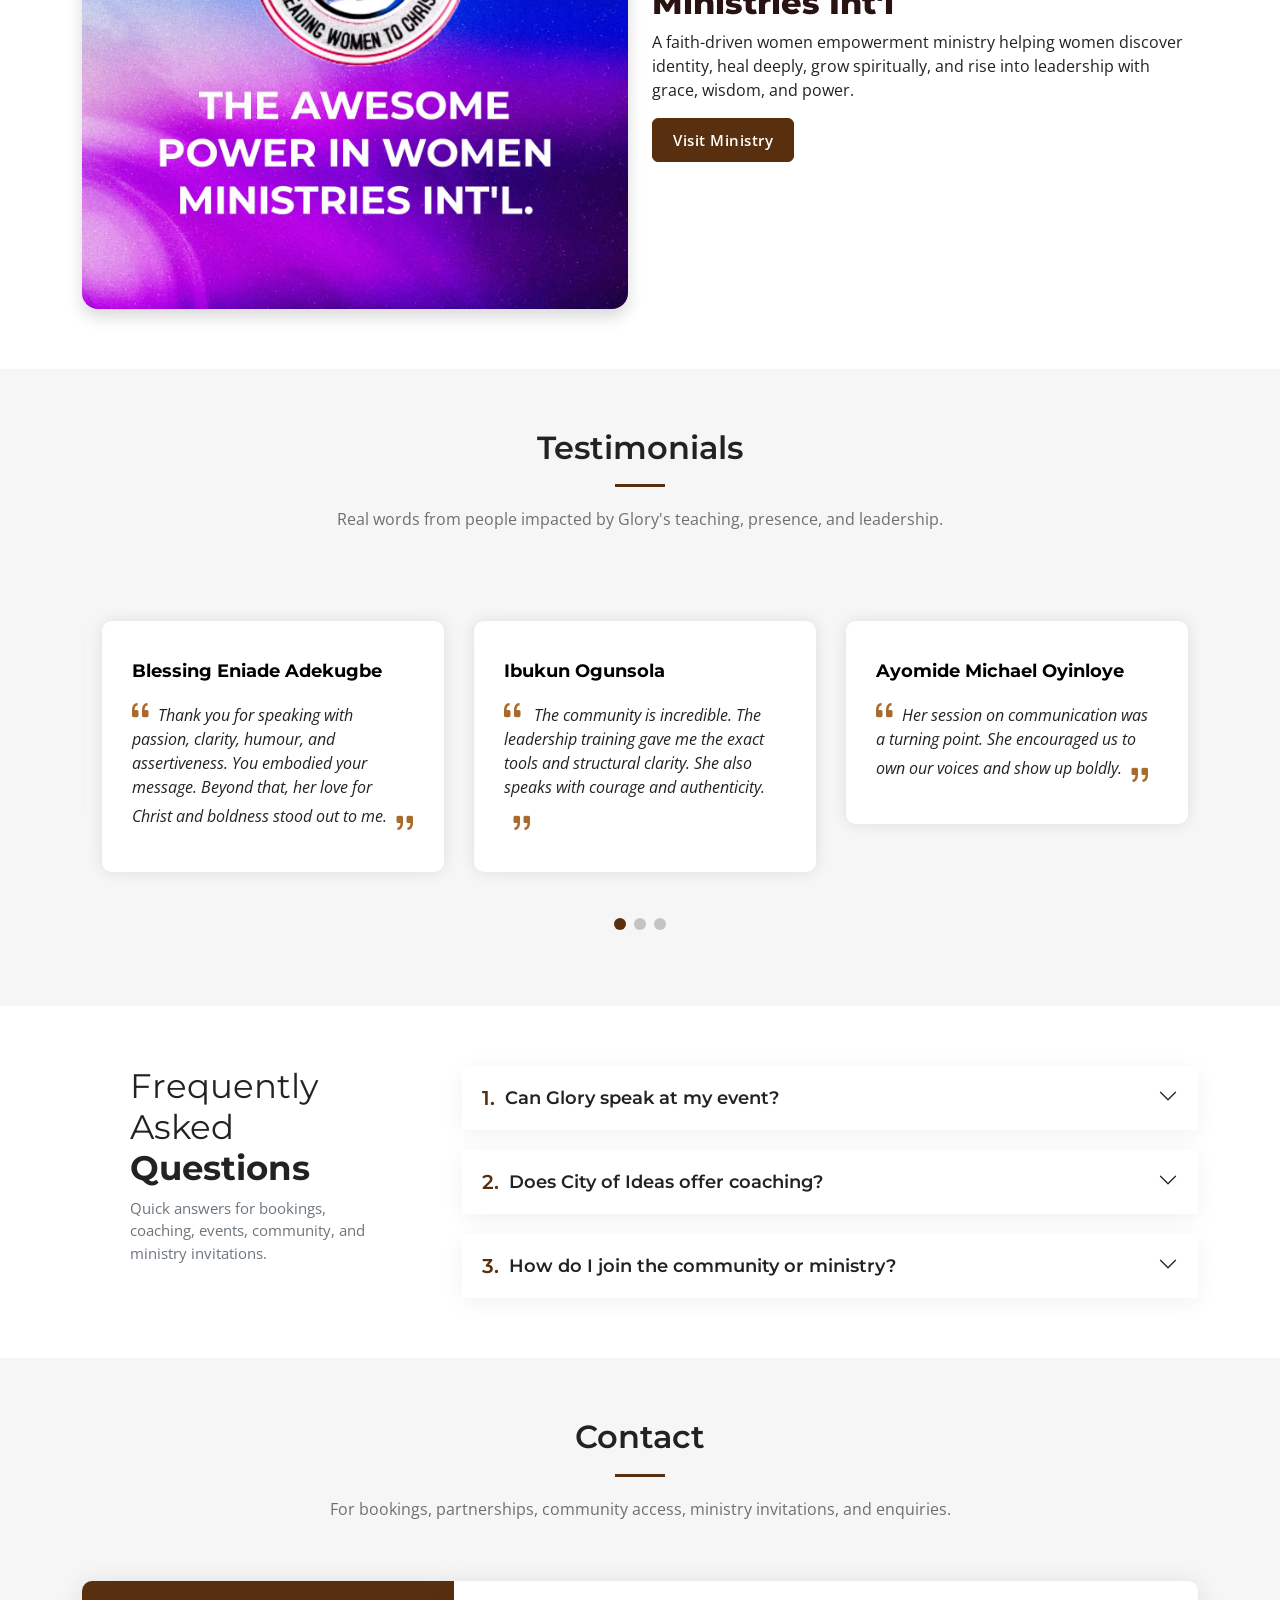
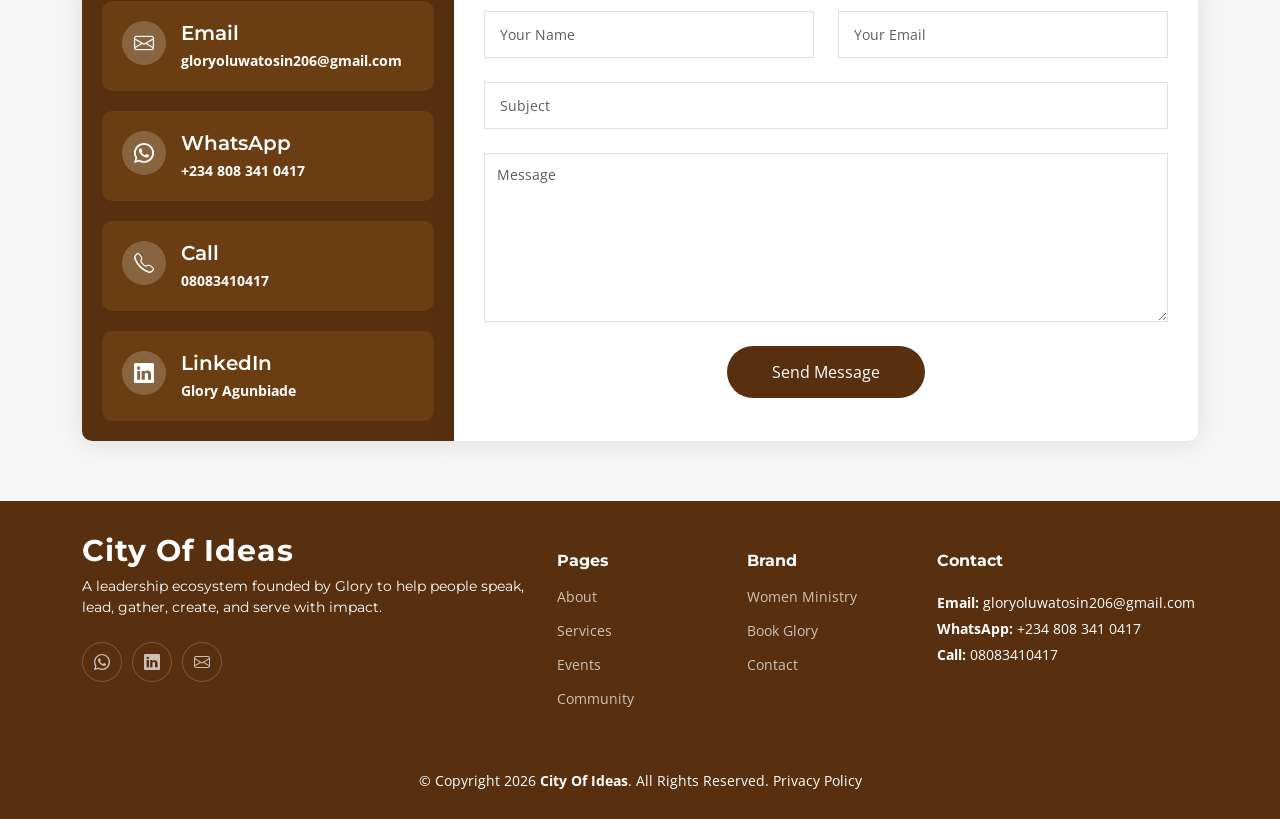
==== commit be3ffdc8: "pricing" ====
--- a/index.html
+++ b/index.html
@@ -314,8 +314,60 @@
         </div>
       </section>
 
+      <section id="pricing" class="pricing section-bg-soft">
+        <div class="container" data-aos="fade-up">
+          <div class="section-header">
+            <h2>Work With Glory</h2>
+            <p>
+              I help visionaries become bold, real, and unforgettable. Public
+              Speaker | Executive Coach | Event Host
+            </p>
+          </div>
+          <div class="row gy-4" data-pricing-list></div>
+          <div class="process-strip">
+            <h3>How It Works</h3>
+            <div class="row gy-3">
+              <div class="col-md-4">
+                <div class="process-step">
+                  <span>1</span>
+                  <h4>Book a Discovery Call</h4>
+                  <p>We align on your goal.</p>
+                </div>
+              </div>
+              <div class="col-md-4">
+                <div class="process-step">
+                  <span>2</span>
+                  <h4>Get Your Proposal</h4>
+                  <p>Clear plan and agreement.</p>
+                </div>
+              </div>
+              <div class="col-md-4">
+                <div class="process-step">
+                  <span>3</span>
+                  <h4>We Deliver</h4>
+                  <p>Impact, with proof.</p>
+                </div>
+              </div>
+            </div>
+            <div class="text-center mt-4">
+              <a
+                class="btn btn-contact"
+                href="https://wa.me/2348083410417?text=Hello%20Glory%2C%20I%20want%20to%20schedule%20a%20free%20discovery%20call"
+                target="_blank"
+                rel="noopener"
+                >Schedule Your Free Discovery Call</a
+              >
+            </div>
+          </div>
+          <div class="trusted-strip" aria-label="Trusted by">
+            <h3>Trusted by</h3>
+            <div class="trusted-track" data-trusted-by></div>
+          </div>
+        </div>
+      </section>
+
       
-      <section id="events-preview" class="portfolio">
+      <section id="events-2026" class="portfolio">
         <div class="container" data-aos="fade-up">
           <div class="section-header">
             <h2>2026 Events</h2>
@@ -324,42 +376,7 @@
               for transformation.
             </p>
           </div>
-          <div class="row gy-4 portfolio-container">
-            <div class="col-xl-4 col-md-6 portfolio-item">
-              <div class="portfolio-wrap">
-                <a
-                  href="assets/img/event/2026-1.jpeg"
-                  data-gallery="city-gallery"
-                  class="glightbox"
-                  ><img
-                    src="assets/img/event/2026-1.jpeg"
-                    class="img-fluid"
-                    alt="City of Ideas event moment"
-                /></a>
-                <div class="portfolio-info">
-                  <h4>Self Discovery in Public Speaking</h4>
-                  <p>Finding your true voice on stage is the ultimate act of self-discovery</p>
-                </div>
-              </div>
-            </div>
-            <div class="col-xl-4 col-md-6 portfolio-item">
-              <div class="portfolio-wrap">
-                <a
-                  href="assets/img/event/2026-2.jpeg"
-                  data-gallery="city-gallery"
-                  class="glightbox"
-                  ><img
-                    src="assets/img/event/2026-2.jpeg"
-                    class="img-fluid"
-                    alt="City of Ideas gathering"
-                /></a>
-                <div class="portfolio-info">
-                  <h4>Clarity and Craft</h4>
-                  <p>Connection, clarity, and collaboration.</p>
-                </div>
-              </div>
-            </div>
-          </div>
+          <div class="row gy-4 portfolio-container" data-events-list="events2026"></div>
           <div class="text-center mt-4">
             <a href="events.html" class="btn btn-contact">Explore Events</a>
           </div>
@@ -367,7 +384,7 @@
       </section>
 
 
-      <section id="events-preview" class="portfolio">
+      <section id="previous-events" class="portfolio">
         <div class="container" data-aos="fade-up">
           <div class="section-header">
             <h2>Previous Events</h2>
@@ -376,78 +393,7 @@
               for transformation.
             </p>
           </div>
-          <div class="row gy-4 portfolio-container">
-            <div class="col-xl-4 col-md-6 portfolio-item">
-              <div class="portfolio-wrap">
-                <a
-                  href="assets/img/event/event1.jpeg"
-                  data-gallery="city-gallery"
-                  class="glightbox"
-                  ><img
-                    src="assets/img/event/event1.jpeg"
-                    class="img-fluid"
-                    alt="City of Ideas event moment"
-                /></a>
-                <div class="portfolio-info">
-                  <h4>Self Discovery in Public Speaking</h4>
-                  <p>Finding your true voice on stage is the ultimate act of self-discovery</p>
-                </div>
-              </div>
-            </div>
-            <div class="col-xl-4 col-md-6 portfolio-item">
-              <div class="portfolio-wrap">
-                <a
-                  href="assets/img/event/event2.jpeg"
-                  data-gallery="city-gallery"
-                  class="glightbox"
-                  ><img
-                    src="assets/img/event/event2.jpeg"
-                    class="img-fluid"
-                    alt="City of Ideas gathering"
-                /></a>
-                <div class="portfolio-info">
-                  <h4>Clarity and Craft</h4>
-                  <p>Connection, clarity, and collaboration.</p>
-                </div>
-              </div>
-            </div>
-              <div class="col-xl-4 col-md-6 portfolio-item">
-              <div class="portfolio-wrap">
-                <a
-                  href="assets/img/event/event3.jpeg"
-                  data-gallery="city-gallery"
-                  class="glightbox"
-                  ><img
-                    src="assets/img/event/event3.jpeg"
-                    class="img-fluid"
-                    alt="City of Ideas gathering"
-                /></a>
-                <div class="portfolio-info">
-                  <h4>Clarity and Craft</h4>
-                  <p>Connection, clarity, and collaboration.</p>
-                </div>
-              </div>
-            </div>
-            <div class="col-xl-4 col-md-6 portfolio-item">
-              <div class="portfolio-wrap">
-                <a
-                  href="assets/img/event/event4.jpeg"
-                  data-gallery="city-gallery"
-                  class="glightbox"
-                  ><img
-                    src="assets/img/event/event4.jpeg"
-                    class="img-fluid"
-                    alt="Women empowerment gathering"
-                /></a>
-                <div class="portfolio-info">
-                  <h4>Structure, Technicality & Creativity</h4>
-                  <p>Blending structural logic, technical precision, and creative intuition.</p>
-                </div>
-              </div>
-            </div>
-            
-
-          </div>
+          <div class="row gy-4 portfolio-container" data-events-list="previousEvents" data-limit="6"></div>
           <div class="text-center mt-4">
             <a href="events.html" class="btn btn-contact">Explore Events</a>
           </div>
@@ -467,7 +413,7 @@
               </p>
             </div>
             <div class="col-lg-5 text-lg-end">
-              <a href="community.html" class="btn btn-light" style="font-weight: bold;">Join the Community</a
+              <a href="community.html" class="btn btn-light" style="font-weight: bold; font-family: Arial, Helvetica, sans-serif;">Join the Community</a
               >
             </div>
           </div>
@@ -862,6 +808,7 @@
     <script src="assets/vendor/swiper/swiper-bundle.min.js"></script>
     <script src="assets/vendor/isotope-layout/isotope.pkgd.min.js"></script>
     <script src="assets/vendor/php-email-form/validate.js"></script>
+    <script src="assets/js/site-data.js"></script>
     <script src="assets/js/main.js"></script>
   </body>
 </html>
--- a/assets/css/main.css
+++ b/assets/css/main.css
@@ -2458,7 +2458,7 @@
 }
 
 .community-band {
-  background:#a86b2d;
+  background:var(--color-primary);
   color: #fff;
 }
 
@@ -2473,7 +2473,7 @@
 }
 .community-tag{
   display: inline-block;
-  background: #f4f4ff8e;
+  background: #f4f4ffdd;
   color: #333;
   padding: 0.2rem 1rem;
   border-radius: 50px;
@@ -2534,6 +2534,257 @@
   width: 100%;
   aspect-ratio: 4 / 3;
   object-fit: cover;
+}
+
+.pricing-card {
+  position: relative;
+  display: flex;
+  flex-direction: column;
+  padding: 28px;
+  background: #fff;
+  border: 1px solid rgba(88, 48, 15, 0.1);
+  border-radius: 12px;
+  box-shadow: 0 16px 45px rgba(41, 18, 18, 0.06);
+}
+
+.pricing-card.is-popular {
+  border: 2px solid var(--color-primary);
+  box-shadow: 0 24px 60px rgba(88, 48, 15, 0.16);
+  transform: translateY(-10px);
+}
+
+.pricing-topline {
+  display: flex;
+  align-items: center;
+  justify-content: space-between;
+  gap: 12px;
+  margin-bottom: 20px;
+}
+
+.pricing-tier {
+  color: var(--color-primary);
+  font-size: 13px;
+  font-weight: 800;
+  letter-spacing: 0.08em;
+  text-transform: uppercase;
+}
+
+.pricing-badge {
+  display: inline-flex;
+  min-height: 30px;
+  align-items: center;
+  padding: 6px 10px;
+  border-radius: 999px;
+  background: rgba(88, 48, 15, 0.08);
+  color: #291212;
+  font-size: 12px;
+  font-weight: 800;
+}
+
+.pricing-card.is-popular .pricing-badge {
+  background: var(--color-primary);
+  color: #fff;
+}
+
+.pricing-card h3 {
+  color: #291212;
+  font-size: 20px;
+  font-weight: 800;
+  min-height: 52px;
+  margin-bottom: 12px;
+  text-transform: uppercase;
+}
+
+.pricing-price {
+  color: #291212 !important;
+  font-family: var(--font-primary);
+  font-size: 22px;
+  font-weight: 800;
+  line-height: 1.25 !important;
+  margin-bottom: 16px;
+}
+
+.pricing-audience {
+  color: var(--color-secondary);
+  font-weight: 800;
+}
+
+.pricing-card p {
+  color: #555;
+  line-height: 1.7;
+}
+
+.pricing-includes ul {
+  margin: 10px 0 16px;
+  padding-left: 20px;
+  color: #555;
+}
+
+.pricing-includes li {
+  margin-bottom: 8px;
+}
+
+.pricing-card .btn-contact {
+  margin-top: auto;
+  text-align: center;
+}
+
+.process-strip {
+  margin-top: 44px;
+  padding: 32px;
+  background: #fff;
+  border-radius: 12px;
+  border: 1px solid rgba(88, 48, 15, 0.1);
+}
+
+.process-strip h3 {
+  text-align: center;
+  font-size: 24px;
+  font-weight: 800;
+  margin-bottom: 24px;
+}
+
+.process-step {
+  height: 100%;
+  padding: 22px;
+  border-radius: 10px;
+  background: #fff8f0;
+}
+
+.process-step span {
+  display: inline-flex;
+  width: 34px;
+  height: 34px;
+  align-items: center;
+  justify-content: center;
+  margin-bottom: 12px;
+  border-radius: 50%;
+  background: rgba(88, 48, 15, 0.12);
+  color: var(--color-primary);
+  font-weight: 800;
+}
+
+.process-step h4 {
+  font-size: 17px;
+  font-weight: 800;
+  margin-bottom: 6px;
+}
+
+.process-step p {
+  color: #667085;
+  margin-bottom: 0;
+}
+
+.trusted-strip {
+  position: relative;
+  margin-top: 32px;
+  overflow: hidden;
+}
+
+.trusted-strip h3 {
+  color: #291212;
+  font-size: 18px;
+  font-weight: 800;
+  text-align: center;
+  font-family: monospace;
+  margin-bottom: 18px;
+}
+
+.trusted-strip::before,
+.trusted-strip::after {
+  content: "";
+  position: absolute;
+  top: 42px;
+  bottom: 0;
+  z-index: 2;
+  width: 90px;
+  pointer-events: none;
+}
+
+.trusted-strip::before {
+  left: 0;
+  background: linear-gradient(90deg, #fff8f0, rgba(255, 248, 240, 0));
+}
+
+.trusted-strip::after {
+  right: 0;
+  background: linear-gradient(270deg, #fff8f0, rgba(255, 248, 240, 0));
+}
+
+.trusted-track {
+  display: flex;
+  min-width: max-content;
+  gap: 18px;
+  animation: trustedSlide 24s linear infinite;
+}
+
+.trusted-logo {
+  display: inline-flex;
+  width: 170px;
+  height: 76px;
+  align-items: center;
+  justify-content: center;
+  padding: 14px 20px;
+  border: 1px solid rgba(88, 48, 15, 0.14);
+  border-radius: 10px;
+  background: #fff;
+  color: #291212;
+  text-align: center;
+  box-shadow: 0 12px 28px rgba(41, 18, 18, 0.06);
+}
+
+.trusted-logo img {
+  max-width: 100%;
+  max-height: 58px;
+  object-fit: contain;
+}
+
+.trusted-wordmark {
+  color: var(--color-primary);
+  font-family: Georgia, "Times New Roman", serif;
+  font-size: 24px;
+  font-weight: 800;
+  line-height: 1;
+  letter-spacing: 0;
+}
+
+.trusted-wordmark em {
+  color: var(--color-secondary);
+  font-size: 14px;
+  font-style: italic;
+  font-weight: 600;
+}
+
+@keyframes trustedSlide {
+  from {
+    transform: translateX(0);
+  }
+
+  to {
+    transform: translateX(-50%);
+  }
+}
+
+@media (max-width: 1199px) {
+  .pricing-card.is-popular {
+    transform: none;
+  }
+}
+
+@media (max-width: 575px) {
+  .trusted-strip::before,
+  .trusted-strip::after {
+    width: 44px;
+  }
+
+  .trusted-logo {
+    width: 140px;
+    height: 76px;
+  }
+
+  .trusted-wordmark {
+    font-size: 20px;
+  }
 }
 
 .contact .info-item {
